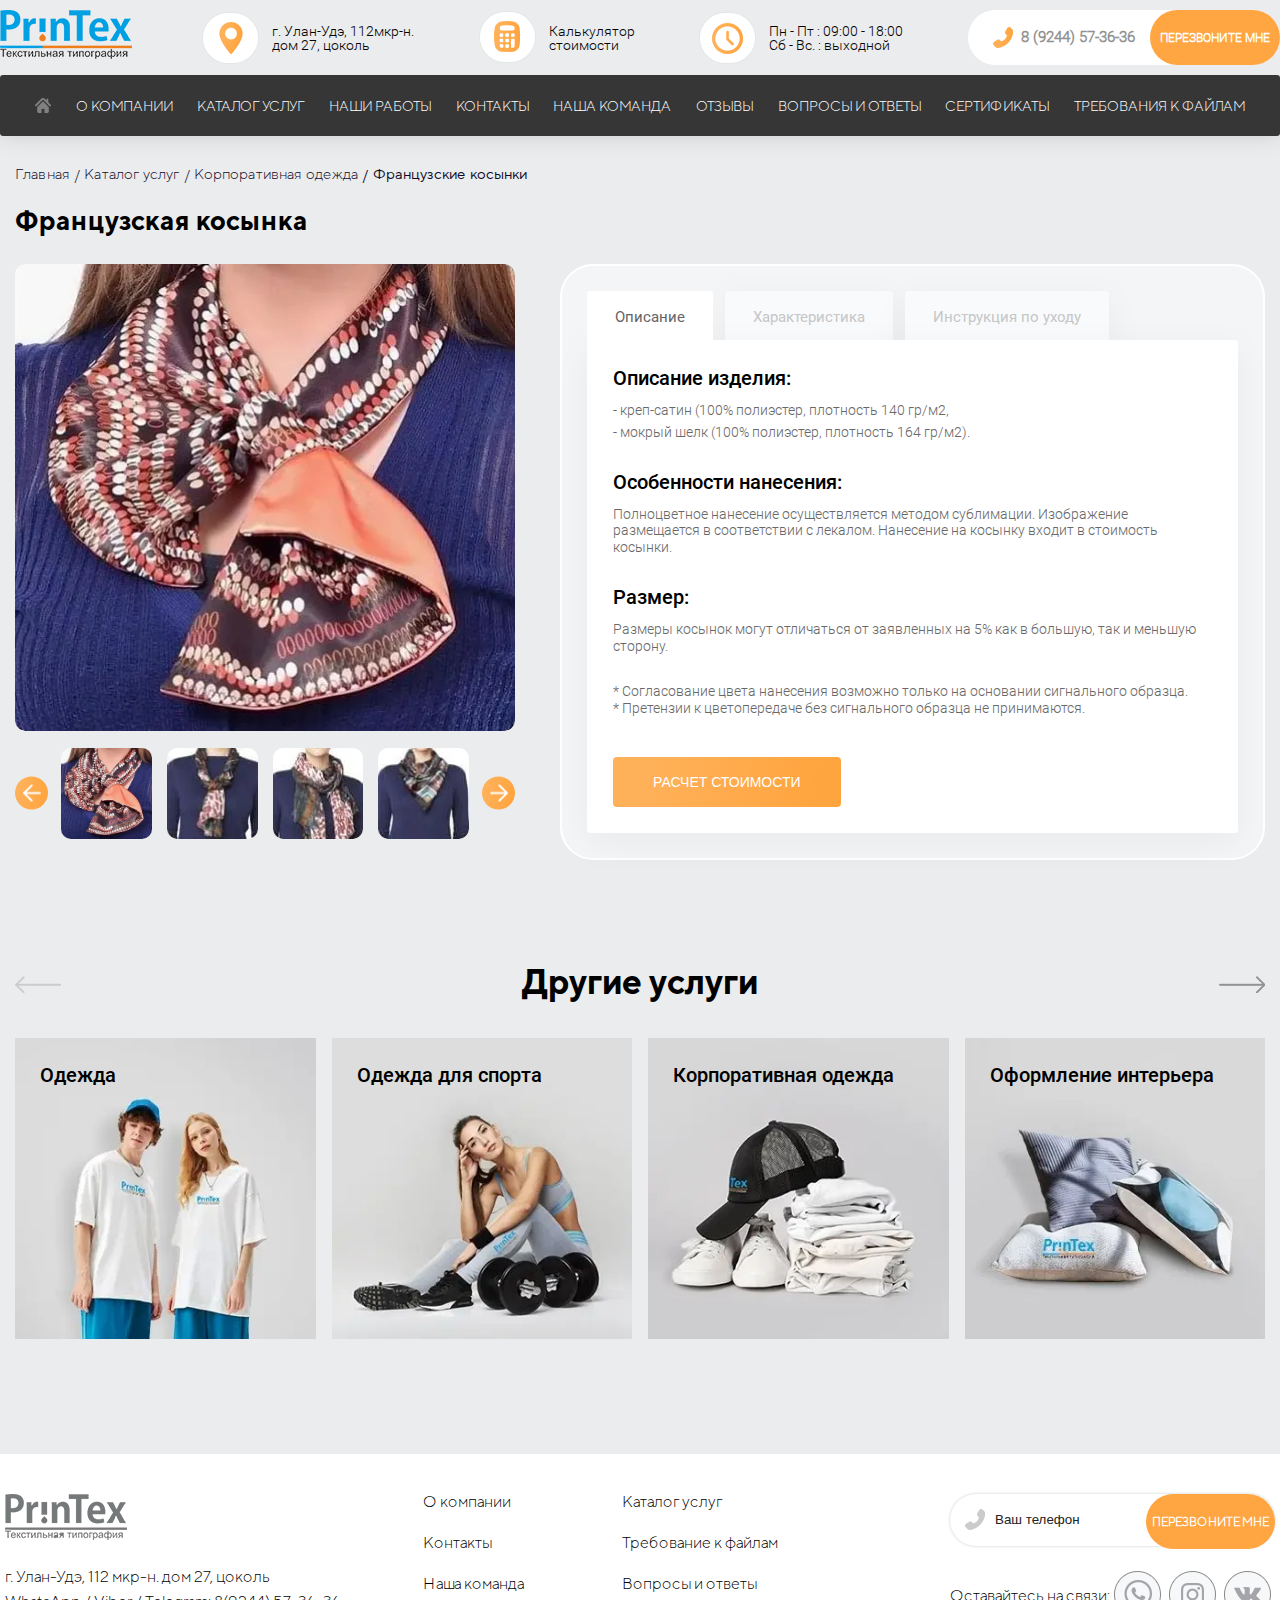
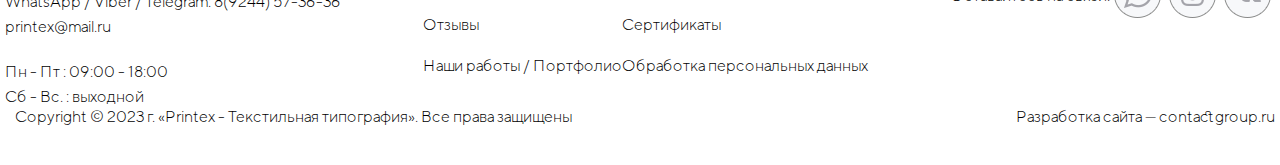
==== index.html @ e9573685 "first commit" ====
<!DOCTYPE html>
<html lang="ru">

<head>
    <meta charset="UTF-8">
    <meta name="viewport" content="width=device-width, initial-scale=1.0">
    <meta name="description" content="">
    <meta name="keywords" content="">
    <link rel="stylesheet" href="css/swiper-bundle.min.css">
    <link rel="stylesheet" href="css/fancybox.css">
    <link rel="stylesheet" href="main.css">
    <link rel="stylesheet" href="css/style.min.css">
    <title>Главная</title>
</head>


<body>
    <header class="header">
        <div class="wrapper">
            <div class="header__main">
                <div class="header__main__logo header__main-item">
                    <a href="#"><img src="./uploads/logo.png" alt="PrinTex"></a>
                </div>
                <div class="header__main__adress header__main-item">
                    <img src="./uploads/h-adress.png" alt="h-adress">
                    <span>г. Улан-Удэ, 112мкр-н.<br>дом 27, цоколь</span>
                </div>
                <div class="header__main__calculator header__main-item">
                    <a href="#"><img src="./uploads/h-calculator.png" alt="h-calculator"></a>
                    <span>Калькулятор<br>стоимости</span>
                </div>
                <div class="header__main__clock header__main-item">
                    <img src="./uploads/h-clock.png" alt="h-clock">
                    <span>Пн - Пт : 09:00 - 18:00<br>Сб - Вс. : выходной</span>
                </div>
                <div class="header__main__phone header__main-item">
                    <img src="./uploads/h-phone.png" alt="h-phone">
                    <a class="headerphone" href="tel:+79244573636">8 (9244) 57-36-36</a>
                    <div class="callbackme">ПЕРЕЗВОНИТЕ МНЕ</div>
                </div>
            </div>
            <div class="header__menu">
                <a href="#" id="burgermenu" class="header__main-menu-burger">
                    <img src="./uploads/burgermenu.png" alt="burgermenu">
                </a>
                <img class="header__menu__item home" src="./uploads/h-house.png" alt="h-house">
                <a href="#" class="header__menu__item">О КОМПАНИИ</a>
                <a href="#" class="header__menu__item">КАТАЛОГ УСЛУГ</a>
                <a href="#" class="header__menu__item">НАШИ РАБОТЫ</a>
                <a href="#" class="header__menu__item">КОНТАКТЫ</a>
                <a href="#" class="header__menu__item">НАША КОМАНДА</a>
                <a href="#" class="header__menu__item">ОТЗЫВЫ</a>
                <a href="#" class="header__menu__item">ВОПРОСЫ И ОТВЕТЫ</a>
                <a href="#" class="header__menu__item">СЕРТИФИКАТЫ</a>
                <a href="#" class="header__menu__item">ТРЕБОВАНИЯ К ФАЙЛАМ</a>
            </div>
            <ul class="header__menu__mobile">
                <li class="header__menu__mobile__item"><a href="#">О КОМПАНИИ</a></li>
                <li class="header__menu__mobile__item"><a href="#">КАТАЛОГ УСЛУГ</a></li>
                <li class="header__menu__mobile__item"><a href="#">НАШИ РАБОТЫ</a></li>
                <li class="header__menu__mobile__item"><a href="#">КОНТАКТЫ</a></li>
                <li class="header__menu__mobile__item"><a href="#">НАША КОМАНДА</a></li>
                <li class="header__menu__mobile__item"><a href="#">ОТЗЫВЫ</a></li>
                <li class="header__menu__mobile__item"><a href="#">ВОПРОСЫ И ОТВЕТЫ</a></li>
                <li class="header__menu__mobile__item"><a href="#">СЕРТИФИКАТЫ</a></li>
                <li class="header__menu__mobile__item"><a href="#">ТРЕБОВАНИЯ К ФАЙЛАМ</a></li>
            </ul>
        </div>

    </header>

    <div class="maincontent">
        <div class="page-top">
            <div class="container">
                <div class="breadcrumbs">
                    <a href="" class="breadcrumbs__item">Главная</a>
                    <a href="" class="breadcrumbs__item">Каталог услуг</a>
                    <a href="" class="breadcrumbs__item">Корпоративная одежда</a>
                    <div class="breadcrumbs__item">Французские косынки</div>
                </div>
                <h1 class="text27 bold-text">
                    Французская косынка
                </h1>
            </div>
        </div>

        <div class="catalog-item">
            <div class="container">
                <div class="catalog-item__inner">
                    <div class="catalog-item__col">
                        <div class="gallery">
                            <div class="gallery__big">
                                <div class="swiper mySwiper2">
                                    <div class="swiper-wrapper gallery-group">
                                        <div class="swiper-slide">
                                            <a href="img/gallery.webp" class="gallery__img" data-fancybox="@@album">
                                                <img src="img/gallery.webp" alt="Галлерея">
                                            </a>
                                        </div>
                                        <div class="swiper-slide">
                                            <a href="img/gallery2.webp" class="gallery__img" data-fancybox="@@album">
                                                <img src="img/gallery2.webp" alt="Галлерея">
                                            </a>
                                        </div>
                                        <div class="swiper-slide">
                                            <a href="img/gallery3.webp" class="gallery__img" data-fancybox="@@album">
                                                <img src="img/gallery3.webp" alt="Галлерея">
                                            </a>
                                        </div>
                                        <div class="swiper-slide">
                                            <a href="img/gallery4.webp" class="gallery__img" data-fancybox="@@album">
                                                <img src="img/gallery4.webp" alt="Галлерея">
                                            </a>
                                        </div>
                                        <div class="swiper-slide">
                                            <a href="img/gallery4.webp" class="gallery__img" data-fancybox="@@album">
                                                <img src="img/gallery4.webp" alt="Галлерея">
                                            </a>
                                        </div>
                                    </div>
                                </div>
                            </div>
                            <div class="gallery__small">
                                <div thumbsSlider class="swiper mySwiper">
                                    <div class="swiper-wrapper">
                                        <div class="swiper-slide">
                                            <div class="gallery__img">
                                                <img src="img/gallery.webp" alt="Галлерея">
                                            </div>
                                        </div>
                                        <div class="swiper-slide">
                                            <div class="gallery__img">
                                                <img src="img/gallery2.webp" alt="Галлерея">
                                            </div>
                                        </div>
                                        <div class="swiper-slide">
                                            <div class="gallery__img">
                                                <img src="img/gallery3.webp" alt="Галлерея">
                                            </div>
                                        </div>
                                        <div class="swiper-slide">
                                            <div class="gallery__img">
                                                <img src="img/gallery4.webp" alt="Галлерея">
                                            </div>
                                        </div>
                                        <div class="swiper-slide">
                                            <div class="gallery__img">
                                                <img src="img/gallery4.webp" alt="Галлерея">
                                            </div>
                                        </div>
                                    </div>
                                </div>

                                <div class="swiper-button swiper-button-prev">
                                    <img src="img/prev.png" alt="">
                                </div>
                                <div class="swiper-button swiper-button-next">
                                    <img src="img/next.png" alt="">
                                </div>
                            </div>
                        </div>

                    </div>
                    <div class="catalog-item__col">
                        <div class="catalog-info _tabs-parent">
                            <div class="tabs">
                                <div class="tab _tab _active" data-tab="_tab1">
                                    <span>Описание</span>
                                </div>
                                <div class="tab _tab" data-tab="_tab2">
                                    <span>Характеристика</span>
                                </div>
                                <div class="tab _tab" data-tab="_tab3">
                                    <span>Инструкция по уходу</span>
                                </div>
                            </div>

                            <div class="tab-content _tab1 _active">
                                <div class="text">
                                    <h3>Описание изделия:</h3>
                                    <p>- креп-сатин (100% полиэстер, плотность 140 гр/м2,</p>
                                    <p>- мокрый шелк (100% полиэстер, плотность 164 гр/м2).</p>

                                    <hr>

                                    <h3>Особенности нанесения:</h3>
                                    <p>
                                        Полноцветное нанесение осуществляется методом сублимации. Изображение размещается в
                                        соответствии с лекалом. Нанесение на косынку входит в стоимость косынки.
                                    </p>

                                    <hr>

                                    <h3>Размер:</h3>
                                    <p>Размеры косынок могут отличаться от заявленных на 5% как в большую, так и меньшую сторону.</p>

                                    <hr>

                                    <p>
                                        * Согласование цвета нанесения возможно только на основании сигнального образца.
                                        <br>
                                        * Претензии к цветопередаче без сигнального образца не принимаются.
                                    </p>
                                </div>
                                <div class="catalog-info__nav">
                                    <button class="m-btn m-btn-primary">
                                        <span>Расчет стоимости</span>
                                    </button>
                                </div>
                            </div>

                            <div class="tab-content _tab2">
                                <div class="text">
                                    <h3>Характеристика</h3>
                                    <p>- креп-сатин (100% полиэстер, плотность 140 гр/м2,</p>
                                    <p>- мокрый шелк (100% полиэстер, плотность 164 гр/м2).</p>
                                </div>
                            </div>

                            <div class="tab-content _tab3">
                                <div class="text">
                                    <h3>Инструкция по уходу</h3>
                                    <p>
                                        * Согласование цвета нанесения возможно только на основании сигнального образца.
                                        <br>
                                        * Претензии к цветопередаче без сигнального образца не принимаются.
                                    </p>
                                </div>
                            </div>
                        </div>
                    </div>
                </div>
            </div>
        </div>


        <div class="services">
            <div class="container">
                <div class="services__top">
                    <div class="services__title text35 bold-text">
                        Другие услуги
                    </div>
                </div>
                <div class="services-slider slider">
                    <div class="slider__wrap">
                        <div class="swiper-container">
                            <div class="swiper-wrapper">
                                <div class="swiper-slide">
                                    <div class="service-card">
                                        <div class="service-card__content">
                                            <div class="service-card__title">
                                                Одежда
                                            </div>
                                            <ul class="service-card__links">
                                                <li><a href="">Банданы</a></li>
                                                <li><a href="">Бейсболки</a></li>
                                                <li>
                                                    <a href="">Косынки, платки</a>
                                                    <ul>
                                                        <li><a href="">- Треугольные косынки</a></li>
                                                        <li><a href="">- Французские косынки</a></li>
                                                        <li><a href="">- Платки</a></li>
                                                    </ul>
                                                </li>
                                                <li><a href="">Фартуки</a></li>
                                                <li><a href="">Промо-накидки</a></li>
                                                <li><a href="">Шарфы</a></li>
                                                <li><a href="">Сумка шоппер</a></li>
                                                <li><a href="">Жилет сигнальный </a></li>
                                            </ul>
                                        </div>
                                        <div class="service-card__img">
                                            <img src="img/service.webp" alt="">
                                        </div>
                                    </div>

                                </div>
                                <div class="swiper-slide">
                                    <div class="service-card">
                                        <div class="service-card__content">
                                            <div class="service-card__title">
                                                Одежда для спорта
                                            </div>
                                            <ul class="service-card__links">
                                                <li><a href="">Банданы</a></li>
                                                <li><a href="">Бейсболки</a></li>
                                                <li>
                                                    <a href="">Косынки, платки</a>
                                                    <ul>
                                                        <li><a href="">- Треугольные косынки</a></li>
                                                        <li><a href="">- Французские косынки</a></li>
                                                        <li><a href="">- Платки</a></li>
                                                    </ul>
                                                </li>
                                                <li><a href="">Фартуки</a></li>
                                                <li><a href="">Промо-накидки</a></li>
                                                <li><a href="">Шарфы</a></li>
                                                <li><a href="">Сумка шоппер</a></li>
                                                <li><a href="">Жилет сигнальный </a></li>
                                            </ul>
                                        </div>
                                        <div class="service-card__img">
                                            <img src="img/service2.webp" alt="">
                                        </div>
                                    </div>

                                </div>
                                <div class="swiper-slide">
                                    <div class="service-card">
                                        <div class="service-card__content">
                                            <div class="service-card__title">
                                                Корпоративная одежда
                                            </div>
                                            <ul class="service-card__links">
                                                <li><a href="">Банданы</a></li>
                                                <li><a href="">Бейсболки</a></li>
                                                <li>
                                                    <a href="">Косынки, платки</a>
                                                    <ul>
                                                        <li><a href="">- Треугольные косынки</a></li>
                                                        <li><a href="">- Французские косынки</a></li>
                                                        <li><a href="">- Платки</a></li>
                                                    </ul>
                                                </li>
                                                <li><a href="">Фартуки</a></li>
                                                <li><a href="">Промо-накидки</a></li>
                                                <li><a href="">Шарфы</a></li>
                                                <li><a href="">Сумка шоппер</a></li>
                                                <li><a href="">Жилет сигнальный </a></li>
                                            </ul>
                                        </div>
                                        <div class="service-card__img">
                                            <img src="img/service3.webp" alt="">
                                        </div>
                                    </div>

                                </div>
                                <div class="swiper-slide">
                                    <div class="service-card">
                                        <div class="service-card__content">
                                            <div class="service-card__title">
                                                Оформление интерьера
                                            </div>
                                            <ul class="service-card__links">
                                                <li><a href="">Банданы</a></li>
                                                <li><a href="">Бейсболки</a></li>
                                                <li>
                                                    <a href="">Косынки, платки</a>
                                                    <ul>
                                                        <li><a href="">- Треугольные косынки</a></li>
                                                        <li><a href="">- Французские косынки</a></li>
                                                        <li><a href="">- Платки</a></li>
                                                    </ul>
                                                </li>
                                                <li><a href="">Фартуки</a></li>
                                                <li><a href="">Промо-накидки</a></li>
                                                <li><a href="">Шарфы</a></li>
                                                <li><a href="">Сумка шоппер</a></li>
                                                <li><a href="">Жилет сигнальный </a></li>
                                            </ul>
                                        </div>
                                        <div class="service-card__img">
                                            <img src="img/service4.webp" alt="">
                                        </div>
                                    </div>

                                </div>
                                <div class="swiper-slide">
                                    <div class="service-card">
                                        <div class="service-card__content">
                                            <div class="service-card__title">
                                                Оформление интерьера
                                            </div>
                                            <ul class="service-card__links">
                                                <li><a href="">Банданы</a></li>
                                                <li><a href="">Бейсболки</a></li>
                                                <li>
                                                    <a href="">Косынки, платки</a>
                                                    <ul>
                                                        <li><a href="">- Треугольные косынки</a></li>
                                                        <li><a href="">- Французские косынки</a></li>
                                                        <li><a href="">- Платки</a></li>
                                                    </ul>
                                                </li>
                                                <li><a href="">Фартуки</a></li>
                                                <li><a href="">Промо-накидки</a></li>
                                                <li><a href="">Шарфы</a></li>
                                                <li><a href="">Сумка шоппер</a></li>
                                                <li><a href="">Жилет сигнальный </a></li>
                                            </ul>
                                        </div>
                                        <div class="service-card__img">
                                            <img src="img/service4.webp" alt="">
                                        </div>
                                    </div>

                                </div>
                            </div>
                        </div>
                    </div>
                    <div class="swiper-nav">
                        <div class="swiper-button swiper-button-prev">
                            <img src="img/prev2.png" alt="">
                        </div>
                        <div class="swiper-button swiper-button-next">
                            <img src="img/next2.png" alt="">
                        </div>
                    </div>
                </div>
            </div>
        </div>
    </div>

    <footer class="footer">
        <div class="wrapper">
            <div class="footer__mainblock">
                <div class="footer__mainblock__item ">
                    <img src="./uploads/logofooter.png" alt="logo">
                    <div class="footer__mainblock__item__text">
                        г. Улан-Удэ, 112 мкр-н. дом 27, цоколь <br>
                WhatsApp / Viber / Telegram: 8(9244) 57-36-36 <br>
                printex@mail.ru
                    </div>
                    <div class="footer__mainblock__item__text">
                        Пн - Пт : 09:00 - 18:00 <br>
                Сб - Вс. : выходной
                    </div>
                </div>
                <div class="footer__mainblock__item footer__mainblock__item__blocklinks">
                    <div class="footer__mainblock__item__listlinks">
                        <ul>
                            <li><a href="#">О компании</a></li>
                            <li><a href="#">Контакты</a></li>
                            <li><a href="#">Наша команда</a></li>
                            <li><a href="#">Отзывы</a></li>
                            <li><a href="#">Наши работы / Портфолио</a></li>
                        </ul>
                    </div>
                    <div class="footer__mainblock__item__listlinks">
                        <ul>
                            <li><a href="#">Каталог услуг</a></li>
                            <li><a href="#">Требование к файлам</a></li>
                            <li><a href="#">Вопросы и ответы</a></li>
                            <li><a href="#">Сертификаты</a></li>
                            <li><a href="#">Обработка персональных данных</a></li>
                        </ul>
                    </div>
                </div>
                <div class="footer__mainblock__item">
                    <div class="footer__mainblock__item__call">
                        <form action="">
                            <input type="text" name="phone" placeholder="Ваш телефон">
                            <input type="submit" name="submit" value="ПЕРЕЗВОНИТЕ МНЕ">
                        </form>
                    </div>
                    <div class="footer__mainblock__item__social">
                        <span>Оставайтесь на связи:</span>
                        <a href="#"><img src="./uploads/f-whatsapp.png" alt="f-whatsapp"></a>
                        <a href="#"><img src="./uploads/f-inst.png" alt="f-inst"></a>
                        <a href="#"><img src="./uploads/f-vk.png" alt="f-vk"></a>
                    </div>
                </div>
            </div>
            <div class="footer__copyright">
                <div class="footer__copyright__text">Copyright © 2023 г. «Printex - Текстильная типография». Все права защищены</div>
                <div class="footer__copyright__contact"><a href="https://cg-top.ru/">Разработка сайта — contactgroup.ru</a></div>
            </div>
        </div>

    </footer>

    <script src="jquery-3.7.1.min.js"></script>
    <script src="js/swiper-bundle.min.js"></script>
    <script src="js/fancybox.umd.js"></script>
    <script src="js/jquery.maskedinput.min.js"></script>
    <script src="script.js"></script>
    <script src="js/main.min.js"></script>

</body>

</html>
---- main.css ----
@font-face {
    font-family: 'RobotoLight';
    src: url('RobotoLight.ttf') format('truetype'),
}

@font-face {
    font-family: 'TTNormsLight';
    src: url('TTNorms-Light.ttf') format('truetype'),
}

html {
    background: #ebecee;
    margin: 0px;
}

body {
    margin: 0px;
    font-family: TTNormsLight;
}

header {
    box-shadow: 0px 0px 20px #ccc;
    height: 105px;
}

.header__main {
    font-family: RobotoLight;
    display: flex;
    justify-content: space-between;
    padding: 10px 0px;
    font-size: 14px;
}

.header__main-item {
    height: 55px;
}

.wrapper {
    max-width: 1400px;
    margin: 0px auto;
}

.header__main__adress {
    display: flex;
    align-items: center;
}

.header__main__adress img {
    margin-right: 13px;
}

.header__main__calculator {
    display: flex;
    align-items: center;
}

.header__main__calculator img {
    margin-right: 13px;
}

.header__main__clock {
    display: flex;
    align-items: center;
}

.header__main__clock img {
    margin-right: 13px;
}

.header__main__phone {
    display: flex;
    align-items: center;
    background: white;
    border-radius: 40px;
    padding-left: 25px;
}

.header__main__phone.header__main-item img {
    margin-right: 8px;
}

.header__main__logo.header__main-item {
    margin-right: 5px;
}

.headerphone {
    text-decoration: auto;
    color: #929291;
    font-weight: bold;
    font-size: 15px;
}

.header__menu__item:hover {
    background: #484848;
}

.callbackme {
    height: 55px;
    background: #ffa642;
    border-radius: 30px;
    display: flex;
    align-items: center;
    margin-left: 15px;
    padding: 0px 10px;
    color: white;
    font-weight: bold;
    font-size: 12px;
}

.header__menu {
    height: 61px;
    background: #363636;
    padding: 3px 35px;
    border-radius: 3px;
    display: flex;
    justify-content: space-between;
    align-items: center;
    position: relative;
}

.header__menu__item {
    height: 61px;
    display: flex;
    align-items: center;
    text-decoration: auto;
    color: white;
    font-size: 14px;
}

.header__menu__item.home {
    height: auto;
}

.maincontent {
    padding-top: 37px;
}

.header__menu__mobile {
    display: none;
    margin: 0px;
    list-style: none;
    position: absolute;
    background: #363636;
    width: 100%;
    padding: 0px;
    text-align: center;
    z-index: 10;
}

.header__main-menu-burger {
    display: none;
}

li.header__menu__mobile__item {
    padding: 10px 0px;
}

.maincontent__homeh2 {
    text-align: center;
    font-size: 2em;
}

.maincontent__listitems__item__button {
    background: #3bbaf1;
    display: block;
    text-align: center;
    width: 136px;
    border-radius: 20px;
    padding: 7px 0px;
    color: white;
    text-decoration: auto;
    font-size: 13px;
    font-weight: bold;
    position: absolute;
    top: 130px;
}

.maincontent__listitems__item {
    display: flex;
    flex-direction: column;
    align-items: center;
    width: 200px;
    text-align: center;
    position: relative;
    margin: 10px 50px;
}

.maincontent__listitems {
    display: flex;
    flex-wrap: wrap;
    justify-content: center;
}

.maincontent__listitems__item__img {
    align-items: center;
    display: flex;
    flex-direction: column;
    height: 190px;
}

.blocktestpechat {
    background: white;
    text-align: center;
    padding: 10px 0px;
}

.blocktestpechat input[type="submit"] {
    background: #3bbaf1;
    border: 0px;
    color: white;
    padding: 15px 30px;
    border-radius: 5px;
    margin: 30px 0px;
}

.blocktestpechat .maincontent__homeh2 {
    margin-bottom: 0px;
}

.blocktestpechat .phone,
.blocktestpechat .name,
.blocktestpechat .tkan {
    border: 0px;
    box-shadow: 1px 1px 6px #d0d0d0;
    width: 300px;
    height: 37px;
    margin: 9px 15px 30px 15px;
    border-radius: 7px;
}

.blocktestpechat .phone {
    background-image: url(./uploads/formtest-phone.png);
    background-repeat: no-repeat;
    background-position: 15px center;
    padding-left: 45px;
}

.blocktestpechat .name {
    background-image: url(./uploads/formtest-name.png);
    background-repeat: no-repeat;
    background-position: 15px center;
    padding-left: 45px;
}

.blocktestpechat .tkan {
    background-image: url(./uploads/formtest-tkan.png);
    background-repeat: no-repeat;
    background-position: 15px center;
    padding-left: 45px;
}

/* footer */

footer {
    background: white;
    padding: 40px 5px;
}

.footer__mainblock {
    display: flex;
    justify-content: space-between;
}

.footer__mainblock__item.footer__mainblock__item__blocklinks {
    display: flex;
    flex-wrap: wrap;
}

.footer__mainblock__item__text {
    margin-top: 20px;
    line-height: 25px;
}

.footer__mainblock__item__listlinks a {
    text-decoration: auto;
    color: black;
}

.footer__mainblock__item__listlinks ul {
    list-style: none;
}

.footer__mainblock__item__listlinks li {
    margin-bottom: 25px;
}

.footer__mainblock__item__call input[type="text"] {
    width: 175px;
    background-image: url(./uploads/footer-phone.png);
    background-repeat: no-repeat;
    background-position: 15px center;
    padding-left: 45px;
    border: 0px;
    height: 52px;
    box-shadow: 0px 0px 3px #ccc;
    border-radius: 40px;
}

.footer__mainblock__item__call input[type="submit"] {
    height: 55px;
    background: #ffa642;
    border-radius: 40px;
    color: white;
    font-size: 12px;
    border: 0px;
    position: relative;
    right: 60px;
    font-weight: bold;
    font-family: 'TTNormsLight';
}

.footer__mainblock__item__social {
    display: flex;
    align-items: center;
    margin: 25px 0px;
}

.footer__mainblock__item__social img {
    margin: 0px 4px;
}

.footer__copyright {
    display: flex;
    justify-content: space-between;
    flex-wrap: wrap;
}

.footer__copyright__contact, .footer__copyright__text {
    margin-left: 10px;
}

.footer__copyright__contact a {
    text-decoration: auto;
    color: black;
}

/* endfooter */

@media(max-width: 1400px) {
    header {
        height: auto;
    }

    .maincontent {
        padding-top: 0px;
    }
}

@media(max-width: 1279px) {
    .header__menu__item {
        margin-left: 5px;
        text-align: center;
    }

    .header__menu {
        padding: 3px 10px;
    }

}

@media(max-width: 1245px) {
    .footer__mainblock__item.footer__mainblock__item__blocklinks {
        flex-direction: column;
    }

    .footer__mainblock__item__listlinks ul {
        margin-top: 0px;
    }
}

@media(max-width: 1040px) {
    .header__main__calculator.header__main-item span {
        display: none;
    }

    .header__menu__item.home {
        display: none;
    }

    .footer__mainblock {
        flex-wrap: wrap;
    }

}

@media(max-width: 1005px) {
    .footer__mainblock {
        justify-content: space-around;

    }

    .footer__mainblock__item {
        margin-bottom: 20px;
    }
}

@media(max-width:956px) {
    .header__main__adress.header__main-item {
        display: none;
    }
}

@media(max-width:800px) {
    .header__menu {
        border-radius: 0px;
        justify-content: center;
    }

    .header__main-menu-burger {
        display: block;
    }



    a.header__menu__item {
        display: none;
    }

    .header__menu__mobile__item a {
        text-align: center;
        text-decoration: auto;
        color: white;
    }
}

@media(max-width:745px) {
    .header__main__clock.header__main-item {
        display: none;
    }
}

@media(max-width:544px) {
    .header__main__calculator.header__main-item {
        display: none;
    }

    .blocktestpechat .phone,
    .blocktestpechat .name,
    .blocktestpechat .tkan {
        width: 75%;
    }
}

@media(max-width:470px) {
    .headerphone {
        font-size: 12px;
    }

    .callbackme {
        font-size: 10px;
    }

    .header__main__phone {
        padding-left: 10px;
    }

    .footer__mainblock__item__listlinks ul {
        padding-left: 0px;
    }
}

@media(max-width:413px) {
    .header__main__logo.header__main-item img {
        width: 100px;
    }

    .header__main__logo.header__main-item {
        display: flex;
        align-items: center;
    }

    .callbackme {
        text-align: center;
    }
}

@media(max-width:386px) {
    .footer__mainblock__item__call input[type="submit"] {
        position: absolute;
        right: 35px;
    }
}
---- css/style.min.css ----
@font-face{font-family:"TT Norms";src:url(../fonts/TTNorms-Light.ttf) format("ttf"),url(../fonts/TTNorms-Light.eot) format("eot"),url(../fonts/TTNorms-Light.woff) format("woff"),url(../fonts/TTNorms-Light.woff2) format("woff2");font-weight:300;font-style:normal;font-display:swap}@font-face{font-family:"TT Norms";src:url(../fonts/TTNorms-Regular.ttf) format("ttf"),url(../fonts/TTNorms-Regular.eot) format("eot"),url(../fonts/TTNorms-Regular.woff) format("woff"),url(../fonts/TTNorms-Regular.woff2) format("woff2");font-weight:400;font-style:normal;font-display:swap}@font-face{font-family:"TT Norms";src:url(../fonts/TTNorms-Medium.ttf) format("ttf"),url(../fonts/TTNorms-Medium.eot) format("eot"),url(../fonts/TTNorms-Medium.woff) format("woff"),url(../fonts/TTNorms-Medium.woff2) format("woff2");font-weight:500;font-style:normal;font-display:swap}@font-face{font-family:"TT Norms";src:url(../fonts/TTNorms-Bold.ttf) format("ttf"),url(../fonts/TTNorms-Bold.eot) format("eot"),url(../fonts/TTNorms-Bold.woff) format("woff"),url(../fonts/TTNorms-Bold.woff2) format("woff2");font-weight:700;font-style:normal;font-display:swap}@font-face{font-family:Roboto;src:url(../fonts/Roboto-Light.ttf) format("ttf"),url(../fonts/Roboto-Light.eot) format("eot"),url(../fonts/Roboto-Light.woff) format("woff"),url(../fonts/Roboto-Light.woff2) format("woff2");font-weight:300;font-style:normal;font-display:swap}@font-face{font-family:Roboto;src:url(../fonts/Roboto-Regular.ttf) format("ttf"),url(../fonts/Roboto-Regular.eot) format("eot"),url(../fonts/Roboto-Regular.woff) format("woff"),url(../fonts/Roboto-Regular.woff2) format("woff2");font-weight:400;font-style:normal;font-display:swap}@font-face{font-family:Roboto;src:url(../fonts/Roboto-Medium.ttf) format("ttf"),url(../fonts/Roboto-Medium.eot) format("eot"),url(../fonts/Roboto-Medium.woff) format("woff"),url(../fonts/Roboto-Medium.woff2) format("woff2");font-weight:500;font-style:normal;font-display:swap}*,::after,::before{margin:0;padding:0;-webkit-box-sizing:border-box;box-sizing:border-box;-webkit-font-smoothing:antialiased!important;-webkit-tap-highlight-color:transparent;outline:0!important}h1,h2,h3,h4,h5,h6{font-weight:400}a,body,div,form,h1,h2,h3,h4,h5,li,p,ul{margin:0;padding:0;border:0;text-decoration:none;line-height:1}button,input,textarea{outline:0!important;-webkit-transition:.125s;-o-transition:.125s;transition:.125s}input:active,input[type=checkbox]:focus,input[type=file]:focus,input[type=radio]:focus,input[type=text]:focus{outline:0!important}::-webkit-input-placeholder{color:#222}::-moz-placeholder{color:#222}:-moz-placeholder{color:#222}:-ms-input-placeholder{color:#222}input::-webkit-inner-spin-button,input::-webkit-outer-spin-button{-webkit-appearance:none;margin:0}input[type=number]{-moz-appearance:textfield}html{height:100%;scroll-behavior:smooth;width:100%}svg{-ms-flex-negative:0;flex-shrink:0;height:auto}circle,path,rect,svg{-webkit-transition:.3s;-o-transition:.3s;transition:.3s}a{color:inherit;text-decoration:none;-webkit-transition:.3s;-o-transition:.3s;transition:.3s}a:focus,a:hover{text-decoration:none}li,ul{margin:0;padding:0;list-style:none}i{line-height:100%}fieldset{min-width:0;padding:0;margin:0;border:0}button{cursor:pointer;border:none;outline:0;-webkit-box-sizing:border-box;box-sizing:border-box;-webkit-transition:.3s;-o-transition:.3s;transition:.3s;background-color:inherit;font-size:1em}.swiper-button-next,.swiper-button-prev{z-index:2}.swiper-button-next::after,.swiper-button-prev::after{display:none}img{-webkit-user-select:none;-moz-user-select:none;-o-user-select:none;-ms-user-select:none;user-select:none;-ms-flex-negative:0;flex-shrink:0}html.fixed-body{overflow-y:hidden}body{font-family:"TT Norms",sans-serif;width:calc(100vw - (100vw - 100%));overflow-x:hidden;font-weight:300;display:-webkit-box;display:-ms-flexbox;display:flex;-webkit-box-orient:vertical;-webkit-box-direction:normal;-ms-flex-direction:column;flex-direction:column;min-height:calc(100 * var(--vh))}body.fixed-body,body.fixed-body2{overflow-y:hidden;padding-right:var(--scrollWidth)}.maincontent{-webkit-box-flex:1;-ms-flex-positive:1;flex-grow:1}.container{max-width:1430px;width:100%;margin:0 auto;padding:0 15px}.font2{font-family:Roboto,sans-serif}.text35{font-size:35px;line-height:120%}.text27{font-size:27px;line-height:120%}.text20{font-size:1.25em;line-height:120%}.text19{font-size:1.1875em;line-height:120%}.text18{font-size:1.125em;line-height:120%}.text17{font-size:1.0625em;line-height:120%}.text16{font-size:1em;line-height:150%}.text15{font-size:.9375em;line-height:120%}.text14{font-size:.875em;line-height:120%}.text13{font-size:.8125em;line-height:120%}.text12{font-size:.75em;line-height:120%}.text11{font-size:.6875em;line-height:120%}.text10{font-size:.625em;line-height:120%}.extra-bold-text{font-weight:800}.bold-text{font-weight:700}.semi-bold-text{font-weight:600}.medium-text{font-weight:500}.regular-text{font-weight:400}.light-text{font-weight:300}@media screen and (max-width:992px){.container{padding:0 16px}.text20-tablet{font-size:1.25em}.text19-tablet{font-size:1.1875em}.text18-tablet{font-size:1.125em}.text17-tablet{font-size:1.0625em}.text16-tablet{font-size:1em}.text15-tablet{font-size:.9375em}.text14-tablet{font-size:.875em}.text13-tablet{font-size:.8125em}.text12-tablet{font-size:.75em}.text11-tablet{font-size:.6875em}.text10-tablet{font-size:.625em}}.m-btn{display:-webkit-box;display:-ms-flexbox;display:flex;-webkit-box-align:center;-ms-flex-align:center;align-items:center;-webkit-box-pack:center;-ms-flex-pack:center;justify-content:center;-webkit-transition:.225s ease-out;-o-transition:.225s ease-out;transition:.225s ease-out;padding:0 40px;height:50px;border-radius:4px;text-transform:uppercase;font-weight:500}.m-btn:focus{-webkit-box-shadow:none;box-shadow:none}.m-btn span{font-size:14px;line-height:120%}.m-btn-primary{background:-o-linear-gradient(348deg,#ffb15a 15%,#ffa540 87%);background:linear-gradient(102deg,#ffb15a 15%,#ffa540 87%);color:#fff}.m-btn-primary:hover{color:#fff;opacity:.9}.m-btn-blue{background:-webkit-gradient(linear,left bottom,left top,color-stop(7%,#20adea),color-stop(95%,#3cbaf1));background:-o-linear-gradient(bottom,#20adea 7%,#3cbaf1 95%);background:linear-gradient(0deg,#20adea 7%,#3cbaf1 95%);color:#fff;height:40px;text-transform:uppercase;border-radius:20px;font-weight:700}.m-btn-blue:hover{color:#fff;opacity:.9}.fg{position:relative;margin:0}.fg label{display:block;font-size:16px;line-height:150%;font-weight:500;font-family:Roboto,sans-serif;margin-bottom:5px}.fg label span{color:red}.fg select{-webkit-appearance:none;-moz-appearance:none;-ms-appearance:none;-o-appearance:none;appearance:none;background-image:url(../img/arrow.png);background-repeat:no-repeat;background-size:10px auto;background-position:right 16px center}.fg select::-ms-expand{display:none}.fg input,.fg select,.fg textarea{border-radius:7px;border:1px solid #c6c6c6;padding:0 30px 0 16px;height:37px;width:100%;font-size:15px;line-height:150%;color:#5b5b5b;font-family:"TT Norms",sans-serif;background-color:transparent}.fg input::-webkit-input-placeholder,.fg select::-webkit-input-placeholder,.fg textarea::-webkit-input-placeholder{color:#929798}.fg input::-moz-placeholder,.fg select::-moz-placeholder,.fg textarea::-moz-placeholder{color:#929798}.fg input:-ms-input-placeholder,.fg select:-ms-input-placeholder,.fg textarea:-ms-input-placeholder{color:#929798}.fg input::-ms-input-placeholder,.fg select::-ms-input-placeholder,.fg textarea::-ms-input-placeholder{color:#929798}.fg input::placeholder,.fg select::placeholder,.fg textarea::placeholder{color:#929798}.fg input:focus,.fg select:focus,.fg textarea:focus{border-color:#9ca0a0;-webkit-box-shadow:0 .25em .4375em 0 rgba(47,63,67,.03),0 .25em .3125em 0 rgba(0,0,0,.02) inset;box-shadow:0 .25em .4375em 0 rgba(47,63,67,.03),0 .25em .3125em 0 rgba(0,0,0,.02) inset}.fg input:disabled,.fg select:disabled,.fg textarea:disabled{pointer-events:none;background:#f6f6f6!important;color:rgba(0,0,0,.4)}.fg textarea{padding-top:1.19em;padding-bottom:1.19em;height:13.0625em;resize:vertical}.fg__field,.m-check,.m-radio{position:relative}.m-check input,.m-radio input{position:absolute;opacity:0;width:100%;height:100%;left:0;top:0;z-index:2;cursor:pointer}.m-check label,.m-radio label{position:relative;cursor:pointer;display:-webkit-box;display:-ms-flexbox;display:flex;-webkit-box-align:center;-ms-flex-align:center;align-items:center;padding-left:37px;min-height:26px;padding-top:.0625em;font-size:13px;line-height:140%}.m-check label span,.m-radio label span{line-height:inherit}.m-check label:after,.m-check label:before,.m-radio label:after,.m-radio label:before{pointer-events:none}.m-check label:before,.m-radio label:before{content:'';position:absolute;z-index:1;left:0;top:0;border:1px solid #c6c6c6;width:26px;height:26px;background-size:0 auto;background-repeat:no-repeat;background-position:center;-webkit-transition:none;-o-transition:none;transition:none}.m-check label a,.m-radio label a{text-decoration:underline;position:relative;z-index:2}.m-check._big label,.m-radio._big label{padding-top:0}.m-check._big label span,.m-radio._big label span{font-size:1em;line-height:140%}.m-check._gray label,.m-radio._gray label{color:#6b6e72}.m-check._error input:not(:checked)~label:before,.m-radio._error input:not(:checked)~label:before{border-color:#ff1515}.m-check input:checked+label::before{background-size:10px auto}.m-check label:before{border-radius:3px;background-image:url(../img/check.png)}.m-check._gray label{color:#787878}.m-radio input:checked~label:before{border:none;background-size:100% auto}.m-radio label:before{border-radius:50%;background-image:url(../img/radio.svg)}.m-radio label span{display:block;line-height:157%;color:#5b626c;margin-top:.125em}.cartcalc{max-width:100%;width:70px;position:relative}.cartcalc:before{content:'';position:absolute;top:0;right:0;border:1px solid #c6c6c6;background-color:#fff;border-radius:0 7px 7px 0;height:100%;width:26px}.cartcalc img,.cartcalc svg{width:100%}.cartcalc input{padding-right:30px}.cartcalc button{position:absolute;right:8px;width:10px;display:-webkit-box;display:-ms-flexbox;display:flex;-webkit-box-align:center;-ms-flex-align:center;align-items:center;-webkit-box-pack:center;-ms-flex-pack:center;justify-content:center}.cartcalc button:hover{background-color:#e6e6ec}.cartcalc .ccalc-plus{top:8px}.cartcalc .ccalc-minus{bottom:8px}.pagination{margin-top:3.75em}.pagination__items{display:-webkit-box;display:-ms-flexbox;display:flex;-webkit-box-pack:center;-ms-flex-pack:center;justify-content:center}.pagination__item{height:3.625em;min-width:3.625em;padding:0 1.25em;border-radius:.25em;border:1px solid #000;display:-webkit-box;display:-ms-flexbox;display:flex;-webkit-box-align:center;-ms-flex-align:center;align-items:center;-webkit-box-pack:center;-ms-flex-pack:center;justify-content:center;margin:0 .3125em;font-weight:500}.pagination__item svg{width:1.0625em;height:auto}.pagination__item._active{pointer-events:none}.pagination__item._active,.pagination__item:hover{color:#fff;background-color:#000;border-color:#000}.pagination__item._active path,.pagination__item:hover path{fill:#fff}.pagination__item._btn{padding:0 1.5em}@media screen and (max-width:992px){.pagination{margin-top:1.875em}}@media screen and (max-width:576px){.pagination{margin-top:1.56em}.pagination ._hide-tablet{display:none}.pagination ._btn{width:2.8125em;padding:0}.pagination__item{height:2.8125em;min-width:2.8125em;padding:0 .875em}.pagination__item span{font-size:.875em}}.tabs{display:-webkit-box;display:-ms-flexbox;display:flex}.tab{background-color:#f9fafb;-webkit-box-shadow:0 10px 38px 0 rgba(0,0,0,.05);box-shadow:0 10px 38px 0 rgba(0,0,0,.05);border-radius:3px;height:54px;padding:0 28px;display:-webkit-box;display:-ms-flexbox;display:flex;-webkit-box-align:center;-ms-flex-align:center;align-items:center;position:relative;font-weight:400;font-family:Roboto,sans-serif;color:#c5c6c7;-webkit-transition:.3s;-o-transition:.3s;transition:.3s}.tab:not(:last-child){margin:0 12px 0 0}.tab span{font-size:15px}.tab:hover{background-color:transparent;cursor:pointer}.tab._active{background-color:#fff;color:#646466;pointer-events:none;-webkit-box-shadow:none;box-shadow:none}.tab-content{display:none}.tab-content._active{display:block}.socials{display:-webkit-box;display:-ms-flexbox;display:flex;-webkit-box-align:center;-ms-flex-align:center;align-items:center}.socials__item{width:2.5em;height:2.5em;border-radius:50%;border:1px solid rgba(255,255,255,.1);background:#1a1a1a;display:-webkit-box;display:-ms-flexbox;display:flex;-webkit-box-align:center;-ms-flex-align:center;align-items:center;-webkit-box-pack:center;-ms-flex-pack:center;justify-content:center}.socials__item:not(:last-child){margin:0 .75em 0 0}.socials__item:hover path{fill-opacity:1}.socials__item:hover path:not(._not-fill){fill:#fff}.socials__item._tg:hover,.socials__item._vk:hover{background:#07f;border-color:#07f}.socials__item._whatsapp:hover{background:#48c95f;border-color:#48c95f}.socials__item._youtube:hover{background:#f40000;border-color:#f40000}.socials__item._youtube:hover ._not-fill{fill:#f40000}.compare-btn,.favourite-btn{display:-webkit-box;display:-ms-flexbox;display:flex;-webkit-box-align:center;-ms-flex-align:center;align-items:center;-webkit-box-pack:center;-ms-flex-pack:center;justify-content:center}.compare-btn svg,.favourite-btn svg{width:100%;height:auto}.favourite-btn{width:1.4375em}.favourite-btn:hover path{opacity:1}.favourite-btn._added path{opacity:1;stroke:red;fill:red}.compare-btn{width:1.5em}.compare-btn._added g,.compare-btn:hover g{opacity:1}.compare-btn._added line{stroke:red}.page-top{padding:28px 0}.page-top .breadcrumbs{margin-bottom:20px}.page-top .breadcrumbs:last-child{margin-bottom:0}.breadcrumbs{color:#0c0927}.breadcrumbs__item{position:relative;display:inline;font-size:.9375em;line-height:130%;letter-spacing:.01em}.breadcrumbs__item:not(:first-child){margin-left:.75em}.breadcrumbs__item:not(:first-child):before{content:'/';position:absolute;z-index:1;top:-.03125em;right:100%;margin-right:.25em}.breadcrumbs__item:last-child{font-weight:400;pointer-events:none}.modal-bg{position:fixed;top:0;left:0;width:100%;height:calc(100 * var(--vh));background-color:#000;opacity:.5}.modal{position:fixed;left:0;top:0;width:100%;height:calc(100 * var(--vh));overflow-y:auto;z-index:80;opacity:0;pointer-events:none;padding:1em 0;text-align:center}.modal:after{content:'';display:inline-block;height:100%;vertical-align:middle;margin-right:-4px}.modal__dialog{text-align:left;vertical-align:middle;background-color:#fff;-webkit-box-shadow:0 0 8px rgba(0,0,0,.05);box-shadow:0 0 8px rgba(0,0,0,.05);border-radius:20px;width:638px;max-width:calc(100% - 20px);position:relative;z-index:3;display:inline-block;padding:24px 0 0;overflow:hidden}.modal._active{opacity:1;pointer-events:unset}.modal._active .modal__bg{display:block}.modal__top{padding:0 2em;text-align:center}.modal .close-btn{width:20px;display:-webkit-box;display:-ms-flexbox;display:flex;-webkit-box-align:center;-ms-flex-align:center;align-items:center;-webkit-box-pack:center;-ms-flex-pack:center;justify-content:center;-ms-flex-negative:0;flex-shrink:0;position:absolute;top:24px;right:20px}.modal__bottom{min-height:100px;background:#f6f7f9;padding:10px 20px;display:-webkit-box;display:-ms-flexbox;display:flex;-webkit-box-orient:vertical;-webkit-box-direction:normal;-ms-flex-direction:column;flex-direction:column;-webkit-box-align:center;-ms-flex-align:center;align-items:center;-webkit-box-pack:center;-ms-flex-pack:center;justify-content:center;margin-top:24px}.modal__product{margin-top:15px;padding:8px 20px;background:#f6f7f9;text-align:center;font-size:17px;line-height:130%;font-weight:400}.modal__grid{display:grid;grid-template-columns:135px calc(100% - 160px);gap:25px;padding:30px 40px 6px}.modal__img img{width:100%;display:block;border-radius:10px}.modal__fields{display:grid;grid-template-columns:100%;gap:16px}.modal__wrap{display:grid;grid-template-columns:repeat(2,calc(50% - 8px));gap:16px}.modal__result{padding:0 30px;font-size:16px;line-height:150%;color:#383838;font-family:Roboto,sans-serif}.modal__result-num{font-size:30px;font-weight:500}.modal__result-currency{font-size:20px}.modal__hint{font-size:15px;line-height:120%;text-align:center;margin-bottom:18px;font-family:Roboto,sans-serif;color:#5b5b5b}@media screen and (max-width:576px){.modal__grid{padding:20px 15px 0;grid-template-columns:100%}.modal__img{max-width:200px}.modal__wrap{grid-template-columns:100%}}.header__inner{display:-webkit-box;display:-ms-flexbox;display:flex}.header__logo{display:block;-ms-flex-negative:0;flex-shrink:0}.header__logo img{width:100%;display:block}.burger{display:none}.footer__logo{display:block}.footer__logo img{width:100%;display:block}.text{font-family:Roboto,sans-serif;font-size:14px;line-height:120%}.text p{font-size:14px;line-height:120%;color:#686868}.text p:not(:last-child){margin:0 0 5px}.text h3{font-size:20px;line-height:120%;font-weight:500;margin-bottom:12px}.text hr{display:block;height:24px;opacity:0;margin:0}.footer__mainblock__item__call{position:relative}.footer__mainblock__item__call input[type=submit]{padding:1px 6px;position:absolute;top:0;right:0}.footer__mainblock__item__call input[type=text]{width:100%}.catalog-item{padding-bottom:50px}.catalog-item__inner{display:grid;grid-template-columns:500px calc(100% - 545px);gap:45px}.gallery__img{display:block;position:relative;padding-bottom:93.4%;border-radius:10px}.gallery__img img{position:absolute;top:0;left:0;width:100%;height:100%;-o-object-fit:cover;object-fit:cover;border-radius:inherit}.gallery__big .swiper{border-radius:10px}.gallery__small{margin-top:17px;padding:0 46px;position:relative}.gallery__small .swiper{width:calc(100% + 15px)}.gallery__small .swiper-slide{width:25%;padding-right:15px;cursor:pointer}.gallery__small .gallery__img{padding-bottom:100%}.gallery .swiper-button{background:-o-linear-gradient(348deg,#ffb15a 15%,#ffa540 87%);background:linear-gradient(102deg,#ffb15a 15%,#ffa540 87%);width:33px;height:33px;border-radius:50%;display:-webkit-box;display:-ms-flexbox;display:flex;-webkit-box-align:center;-ms-flex-align:center;align-items:center;-webkit-box-pack:center;-ms-flex-pack:center;justify-content:center;margin:0;top:50%;-webkit-transform:translateY(-50%);-ms-transform:translateY(-50%);transform:translateY(-50%)}.gallery .swiper-button img{width:18px}.gallery .swiper-button-prev{left:0}.gallery .swiper-button-next{right:0}.catalog-info{min-height:100%;background-color:#f4f5f7;border:2px solid #fff;border-radius:33px;padding:25px;display:-webkit-box;display:-ms-flexbox;display:flex;-webkit-box-orient:vertical;-webkit-box-direction:normal;-ms-flex-direction:column;flex-direction:column}.catalog-info .tab._active{z-index:3}.catalog-info .tab-content{-webkit-box-shadow:0 10px 38px 0 rgba(0,0,0,.05);box-shadow:0 10px 38px 0 rgba(0,0,0,.05);border-radius:3px;background-color:#fff;padding:26px;margin-top:-5px;position:relative;z-index:2;-webkit-box-flex:1;-ms-flex-positive:1;flex-grow:1}.catalog-info .tab-content._active{display:-webkit-box;display:-ms-flexbox;display:flex;-webkit-box-orient:vertical;-webkit-box-direction:normal;-ms-flex-direction:column;flex-direction:column}.catalog-info__nav{margin-top:auto;padding-top:40px}.services{padding:50px 0 115px}.services__top{text-align:center;padding:0 60px}.slider__wrap{overflow:hidden}.services-slider{margin-top:36px;position:relative}.services-slider .swiper-container{width:calc(100% + 16px)}.services-slider .swiper-slide{width:25%;padding-right:16px}.services-slider .swiper-nav{display:-webkit-box;display:-ms-flexbox;display:flex;-webkit-box-align:center;-ms-flex-align:center;align-items:center;-webkit-box-pack:justify;-ms-flex-pack:justify;justify-content:space-between;left:0;bottom:100%;position:absolute;width:100%;margin-bottom:45px}.services-slider .swiper-button{position:static;margin:0;width:46px;height:17px}.services-slider .swiper-button img{width:100%;display:block}.service-card{position:relative}.service-card:hover .service-card__content{color:#fff;background-color:#62b6da}.service-card:hover .service-card__links{opacity:1}.service-card__content{position:absolute;z-index:2;top:0;left:0;width:100%;height:100%;padding:25px;-webkit-transition:.3s;-o-transition:.3s;transition:.3s}.service-card__title{font-size:20px;line-height:125%;font-weight:500;font-family:Roboto,sans-serif}.service-card__img{position:relative;padding-bottom:100%}.service-card__img img{position:absolute;top:0;left:0;width:100%;height:100%;-o-object-fit:cover;object-fit:cover;border-radius:inherit}.service-card__links{-webkit-transition:.3s;-o-transition:.3s;transition:.3s;opacity:0;margin-top:5px}.service-card__links a{font-size:16px;line-height:150%;letter-spacing:.01em;color:#fefeff}.service-card__links a:hover{opacity:.8}.service-card__links ul li{padding-left:10px}.service-card__links ul a{font-size:14px}@media screen and (max-width:1200px){.catalog-item__inner{grid-template-columns:400px calc(100% - 430px);gap:30px}.gallery__small .swiper-slide{width:calc(100% / 3)}.catalog-info{padding:14px;border-radius:10px}.catalog-info .tab-content{padding:14px}.services-slider .swiper-slide{width:calc(100% / 3)}}@media screen and (max-width:992px){.catalog-item{overflow:hidden}.catalog-item__inner{grid-template-columns:100%}.gallery__small{display:none}.gallery__big .swiper{overflow:unset}.gallery__big .swiper-slide{padding-right:10px;width:60%}.services-slider .swiper-slide{width:50%}}@media screen and (max-width:768px){.catalog-info{width:calc(100% + 32px);margin-left:-16px;border-radius:0;padding:10px 0}.catalog-info .tabs{width:calc(100% + 32px);margin-left:-16px;padding:0 16px;overflow-x:auto}.catalog-info .tab{-ms-flex-negative:0;flex-shrink:0}}@media screen and (max-width:576px){.gallery__big .swiper-slide{width:80%}.services__title{font-size:28px}.services-slider .swiper-slide{width:100%}}
/*# sourceMappingURL=../sourcemaps/style.min.css.map */
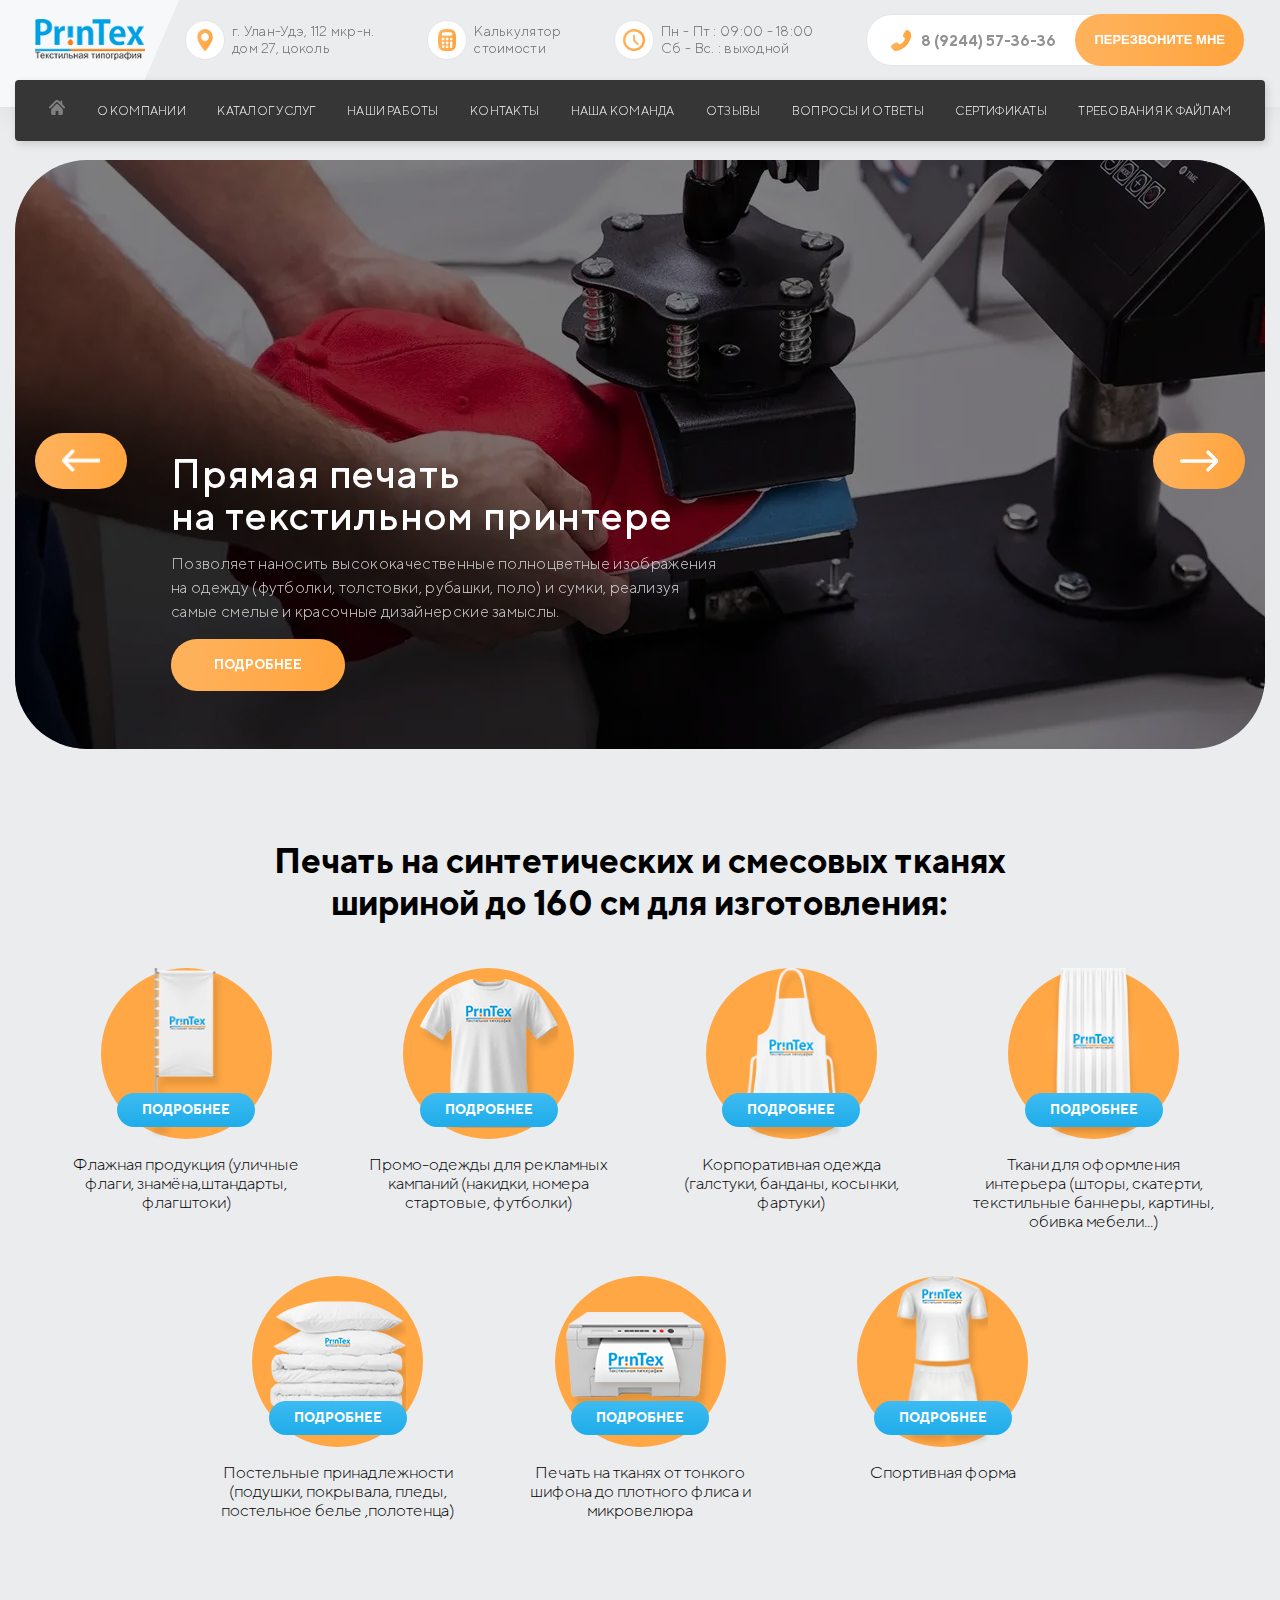
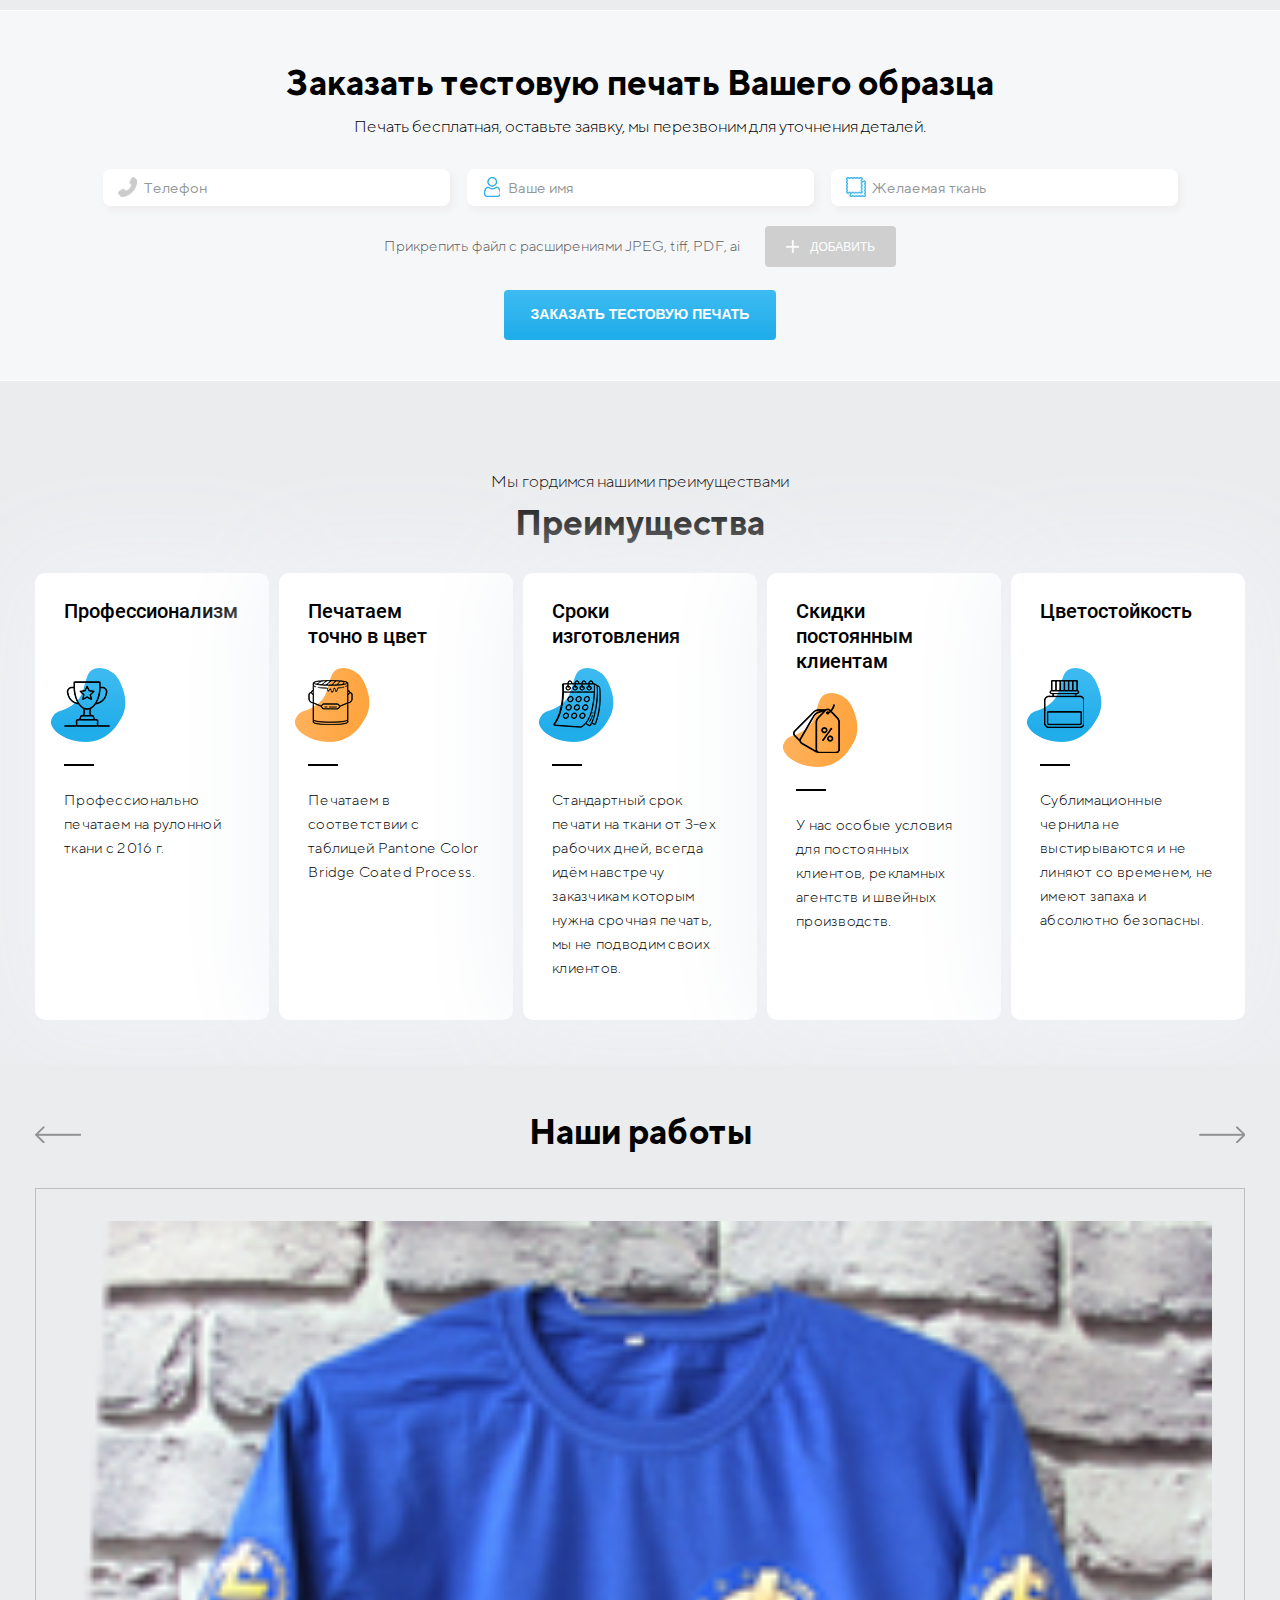
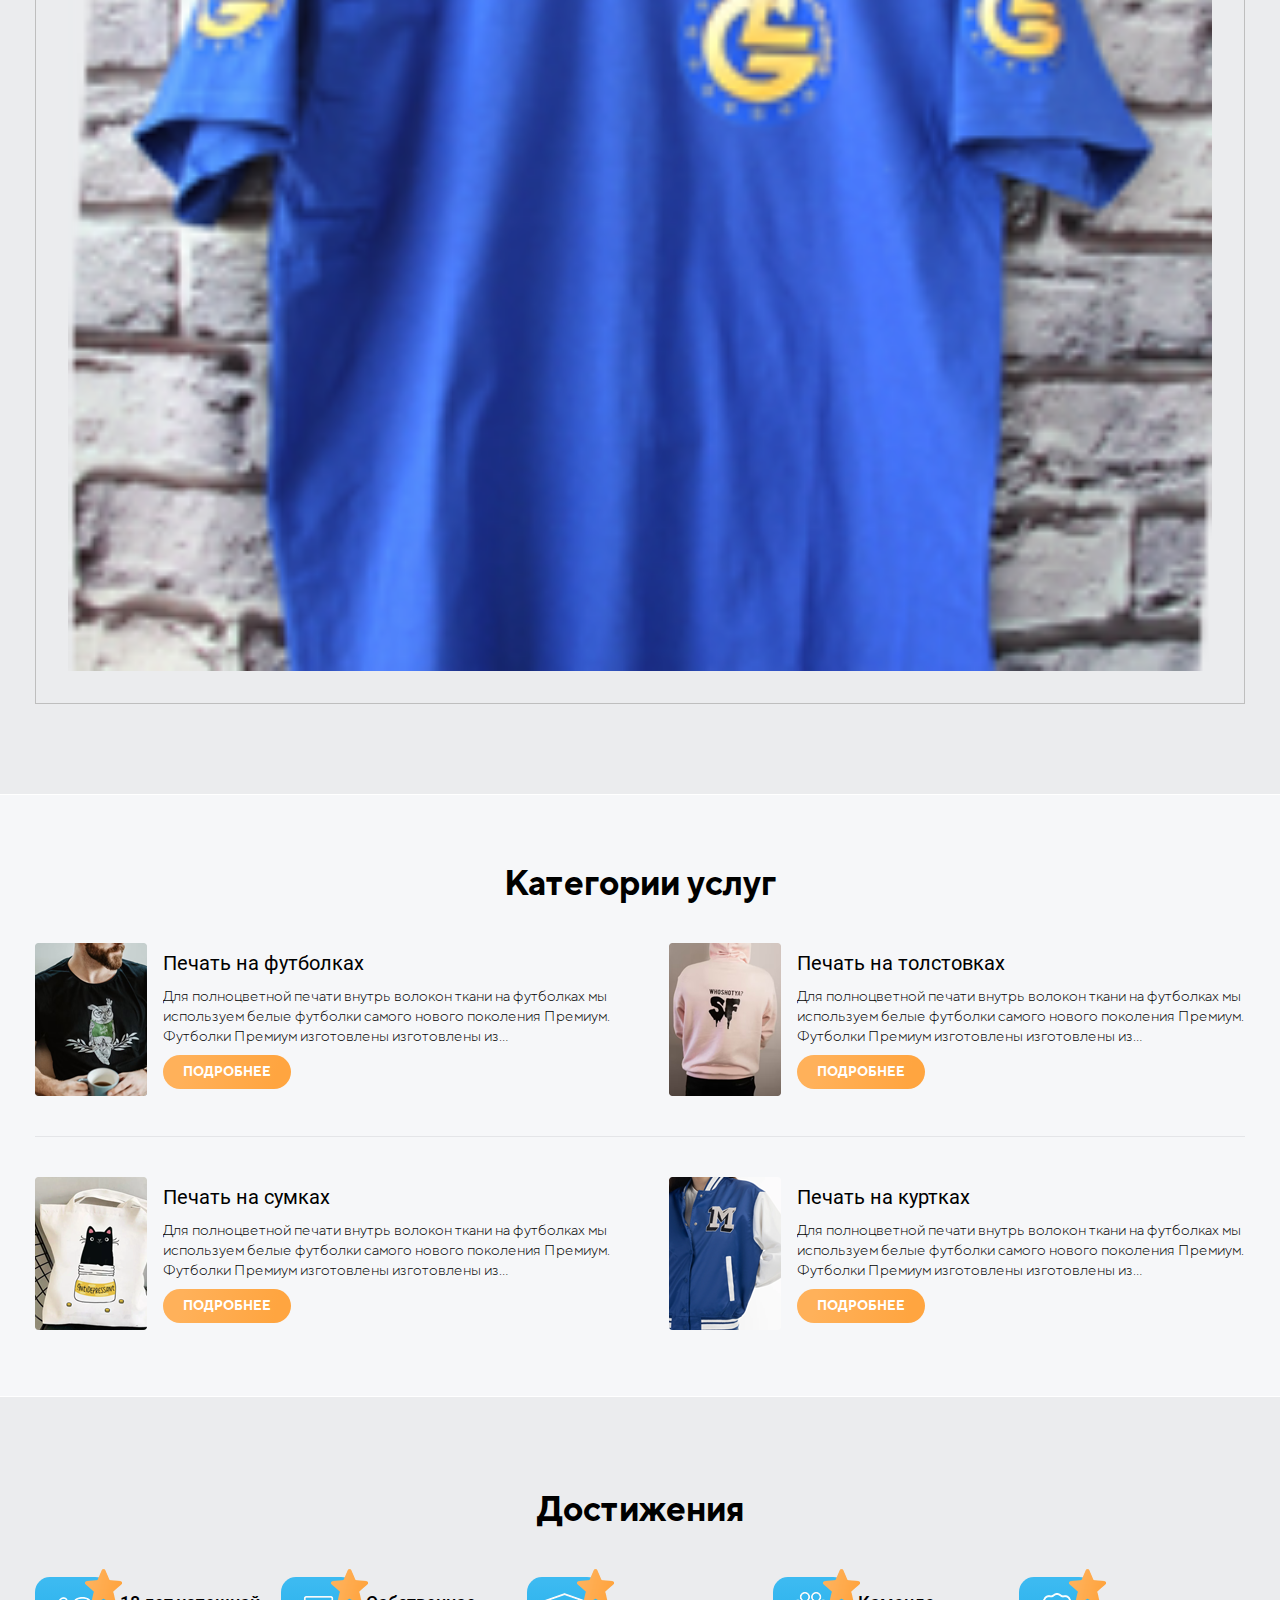
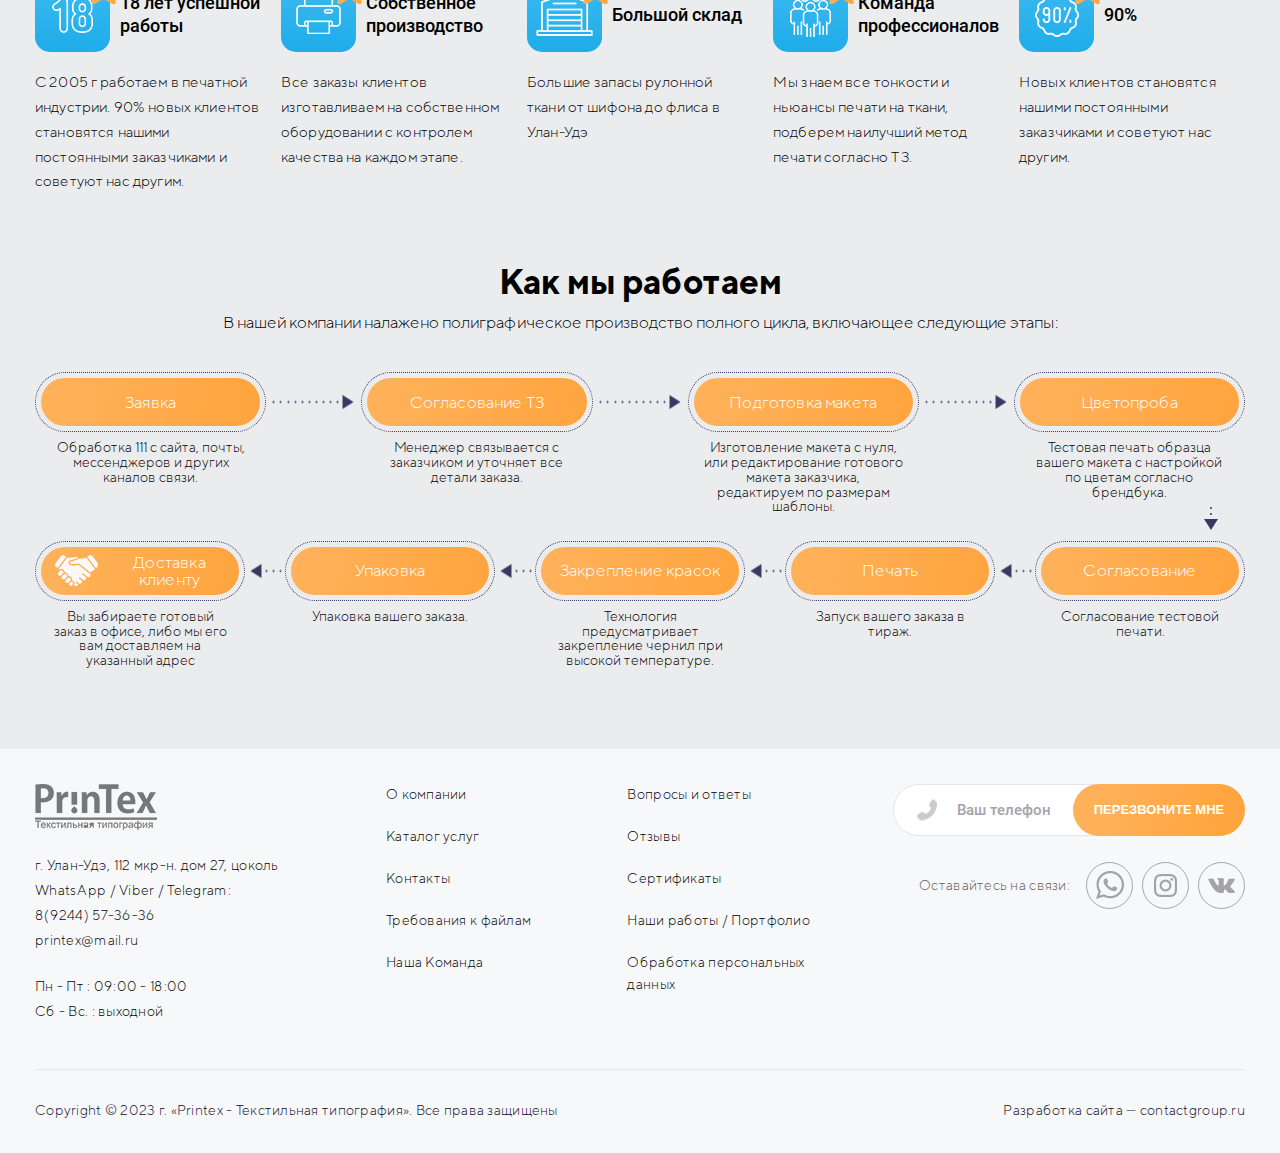
==== commit fe5cd74b: "new page" ====
--- a/index.html
+++ b/index.html
@@ -8,7 +8,7 @@
     <meta name="keywords" content="">
     <link rel="stylesheet" href="css/swiper-bundle.min.css">
     <link rel="stylesheet" href="css/fancybox.css">
-    <link rel="stylesheet" href="main.css">
+    <!--    <link rel="stylesheet" href="main.css">-->
     <link rel="stylesheet" href="css/style.min.css">
     <title>Главная</title>
 </head>
@@ -16,385 +16,540 @@
 
 <body>
     <header class="header">
-        <div class="wrapper">
-            <div class="header__main">
-                <div class="header__main__logo header__main-item">
-                    <a href="#"><img src="./uploads/logo.png" alt="PrinTex"></a>
-                </div>
-                <div class="header__main__adress header__main-item">
-                    <img src="./uploads/h-adress.png" alt="h-adress">
-                    <span>г. Улан-Удэ, 112мкр-н.<br>дом 27, цоколь</span>
-                </div>
-                <div class="header__main__calculator header__main-item">
-                    <a href="#"><img src="./uploads/h-calculator.png" alt="h-calculator"></a>
-                    <span>Калькулятор<br>стоимости</span>
-                </div>
-                <div class="header__main__clock header__main-item">
-                    <img src="./uploads/h-clock.png" alt="h-clock">
-                    <span>Пн - Пт : 09:00 - 18:00<br>Сб - Вс. : выходной</span>
-                </div>
-                <div class="header__main__phone header__main-item">
-                    <img src="./uploads/h-phone.png" alt="h-phone">
-                    <a class="headerphone" href="tel:+79244573636">8 (9244) 57-36-36</a>
-                    <div class="callbackme">ПЕРЕЗВОНИТЕ МНЕ</div>
-                </div>
-            </div>
-            <div class="header__menu">
-                <a href="#" id="burgermenu" class="header__main-menu-burger">
-                    <img src="./uploads/burgermenu.png" alt="burgermenu">
+        <div class="container">
+            <div class="header__inner">
+                <a href="" class="header__logo">
+                    <img src="img/logo2.png" alt="">
                 </a>
-                <img class="header__menu__item home" src="./uploads/h-house.png" alt="h-house">
-                <a href="#" class="header__menu__item">О КОМПАНИИ</a>
-                <a href="#" class="header__menu__item">КАТАЛОГ УСЛУГ</a>
-                <a href="#" class="header__menu__item">НАШИ РАБОТЫ</a>
-                <a href="#" class="header__menu__item">КОНТАКТЫ</a>
-                <a href="#" class="header__menu__item">НАША КОМАНДА</a>
-                <a href="#" class="header__menu__item">ОТЗЫВЫ</a>
-                <a href="#" class="header__menu__item">ВОПРОСЫ И ОТВЕТЫ</a>
-                <a href="#" class="header__menu__item">СЕРТИФИКАТЫ</a>
-                <a href="#" class="header__menu__item">ТРЕБОВАНИЯ К ФАЙЛАМ</a>
-            </div>
-            <ul class="header__menu__mobile">
-                <li class="header__menu__mobile__item"><a href="#">О КОМПАНИИ</a></li>
-                <li class="header__menu__mobile__item"><a href="#">КАТАЛОГ УСЛУГ</a></li>
-                <li class="header__menu__mobile__item"><a href="#">НАШИ РАБОТЫ</a></li>
-                <li class="header__menu__mobile__item"><a href="#">КОНТАКТЫ</a></li>
-                <li class="header__menu__mobile__item"><a href="#">НАША КОМАНДА</a></li>
-                <li class="header__menu__mobile__item"><a href="#">ОТЗЫВЫ</a></li>
-                <li class="header__menu__mobile__item"><a href="#">ВОПРОСЫ И ОТВЕТЫ</a></li>
-                <li class="header__menu__mobile__item"><a href="#">СЕРТИФИКАТЫ</a></li>
-                <li class="header__menu__mobile__item"><a href="#">ТРЕБОВАНИЯ К ФАЙЛАМ</a></li>
-            </ul>
+
+                <button class="burger m-btn-primary">
+                    <img src="img/burger.svg" alt="" class="_view1">
+                    <img src="img/burger2.svg" alt="" class="_view2">
+                </button>
+
+                <div class="menu">
+                    <div class="nav">
+                        <a href="" class="nav__link nav__link--main">
+                            <img src="img/home.png" alt="">
+                            <span>Главная</span>
+                        </a>
+                        <a href="" class="nav__link">О компании</a>
+                        <a href="" class="nav__link">Каталог услуг</a>
+                        <a href="" class="nav__link">Наши работы</a>
+                        <a href="" class="nav__link">Контакты</a>
+                        <a href="" class="nav__link">Наша Команда</a>
+                        <a href="" class="nav__link">Отзывы</a>
+                        <a href="" class="nav__link">Вопросы и ответы</a>
+                        <a href="" class="nav__link">Сертификаты</a>
+                        <a href="" class="nav__link">требования к файлам</a>
+                    </div>
+
+                    <div class="header-info">
+                        <div class="header-info__icon">
+                            <img src="img/mark.png" alt="">
+                        </div>
+                        <div class="header-info__text">
+                            г. Улан-Удэ, 112 мкр-н. <br>
+                    дом 27, цоколь
+                        </div>
+                    </div>
+
+                    <div class="header-info">
+                        <div class="header-info__icon">
+                            <img src="img/calculator.png" alt="">
+                        </div>
+                        <div class="header-info__text">
+                            Калькулятор <br>
+                    стоимости
+                        </div>
+                    </div>
+
+                    <div class="header-info">
+                        <div class="header-info__icon">
+                            <img src="img/clock.png" alt="">
+                        </div>
+                        <div class="header-info__text">
+                            <span>Пн - Пт : 09:00 - 18:00</span> <br>
+                            <span>Сб - Вс. : выходной</span>
+                        </div>
+                    </div>
+
+                    <div class="feedback">
+                        <a href="" class="feedback__phone">
+                            <img src="img/phone3.png" alt="">
+                            <span>8 (9244) 57-36-36</span>
+                        </a>
+                        <button class="feedback__btn m-btn m-btn-primary">
+                            <span>Перезвоните мне</span>
+                        </button>
+                    </div>
+                </div>
+            </div>
         </div>
 
     </header>
 
     <div class="maincontent">
-        <div class="page-top">
+        <div class="main">
             <div class="container">
-                <div class="breadcrumbs">
-                    <a href="" class="breadcrumbs__item">Главная</a>
-                    <a href="" class="breadcrumbs__item">Каталог услуг</a>
-                    <a href="" class="breadcrumbs__item">Корпоративная одежда</a>
-                    <div class="breadcrumbs__item">Французские косынки</div>
-                </div>
-                <h1 class="text27 bold-text">
-                    Французская косынка
-                </h1>
+                <div class="main-slider slider">
+                    <div class="swiper-container">
+                        <div class="swiper-wrapper">
+                            <div class="main-banner swiper-slide m-backdrop">
+                                <div class="main-banner__content">
+
+                                    <h1 class="main-banner__title">
+                                        Прямая печать <br>
+            на текстильном принтере
+                                    </h1>
+
+
+                                    <div class="main-banner__desc">
+                                        Позволяет наносить высококачественные полноцветные изображения
+                                        на одежду (футболки, толстовки, рубашки, поло) и сумки, реализуя
+                                        самые смелые и красочные дизайнерские замыслы.
+                                    </div>
+                                    <div class="main-banner__nav">
+                                        <a href="" class="main-banner__btn m-btn m-btn-primary">
+                                            <span>подробнее</span>
+                                        </a>
+                                    </div>
+                                </div>
+                                <div class="main-banner__img">
+                                    <img src="img/main_img.webp" alt="">
+                                </div>
+                            </div>
+
+                            <div class="main-banner swiper-slide m-backdrop">
+                                <div class="main-banner__content">
+
+
+                                    <div class="main-banner__title">
+                                        Прямая печать <br>
+            на текстильном принтере
+                                    </div>
+
+                                    <div class="main-banner__desc">
+                                        Позволяет наносить высококачественные полноцветные изображения
+                                        на одежду (футболки, толстовки, рубашки, поло) и сумки, реализуя
+                                        самые смелые и красочные дизайнерские замыслы.
+                                    </div>
+                                    <div class="main-banner__nav">
+                                        <a href="" class="main-banner__btn m-btn m-btn-primary">
+                                            <span>подробнее</span>
+                                        </a>
+                                    </div>
+                                </div>
+                                <div class="main-banner__img">
+                                    <img src="img/main_img.webp" alt="">
+                                </div>
+                            </div>
+
+                            <div class="main-banner swiper-slide m-backdrop">
+                                <div class="main-banner__content">
+
+
+                                    <div class="main-banner__title">
+                                        Прямая печать <br>
+            на текстильном принтере
+                                    </div>
+
+                                    <div class="main-banner__desc">
+                                        Позволяет наносить высококачественные полноцветные изображения
+                                        на одежду (футболки, толстовки, рубашки, поло) и сумки, реализуя
+                                        самые смелые и красочные дизайнерские замыслы.
+                                    </div>
+                                    <div class="main-banner__nav">
+                                        <a href="" class="main-banner__btn m-btn m-btn-primary">
+                                            <span>подробнее</span>
+                                        </a>
+                                    </div>
+                                </div>
+                                <div class="main-banner__img">
+                                    <img src="img/main_img.webp" alt="">
+                                </div>
+                            </div>
+
+                            <div class="main-banner swiper-slide m-backdrop">
+                                <div class="main-banner__content">
+
+
+                                    <div class="main-banner__title">
+                                        Прямая печать <br>
+            на текстильном принтере
+                                    </div>
+
+                                    <div class="main-banner__desc">
+                                        Позволяет наносить высококачественные полноцветные изображения
+                                        на одежду (футболки, толстовки, рубашки, поло) и сумки, реализуя
+                                        самые смелые и красочные дизайнерские замыслы.
+                                    </div>
+                                    <div class="main-banner__nav">
+                                        <a href="" class="main-banner__btn m-btn m-btn-primary">
+                                            <span>подробнее</span>
+                                        </a>
+                                    </div>
+                                </div>
+                                <div class="main-banner__img">
+                                    <img src="img/main_img.webp" alt="">
+                                </div>
+                            </div>
+
+                        </div>
+                    </div>
+                    <div class="m-btn-primary swiper-button swiper-button-prev">
+                        <img src="img/prev3.png" alt="">
+                    </div>
+                    <div class="m-btn-primary swiper-button swiper-button-next">
+                        <img src="img/next3.png" alt="">
+                    </div>
+                </div>
             </div>
         </div>
 
-        <div class="catalog-item">
+        <div class="print">
             <div class="container">
-                <div class="catalog-item__inner">
-                    <div class="catalog-item__col">
-                        <div class="gallery">
-                            <div class="gallery__big">
-                                <div class="swiper mySwiper2">
-                                    <div class="swiper-wrapper gallery-group">
-                                        <div class="swiper-slide">
-                                            <a href="img/gallery.webp" class="gallery__img" data-fancybox="@@album">
-                                                <img src="img/gallery.webp" alt="Галлерея">
-                                            </a>
-                                        </div>
-                                        <div class="swiper-slide">
-                                            <a href="img/gallery2.webp" class="gallery__img" data-fancybox="@@album">
-                                                <img src="img/gallery2.webp" alt="Галлерея">
-                                            </a>
-                                        </div>
-                                        <div class="swiper-slide">
-                                            <a href="img/gallery3.webp" class="gallery__img" data-fancybox="@@album">
-                                                <img src="img/gallery3.webp" alt="Галлерея">
-                                            </a>
-                                        </div>
-                                        <div class="swiper-slide">
-                                            <a href="img/gallery4.webp" class="gallery__img" data-fancybox="@@album">
-                                                <img src="img/gallery4.webp" alt="Галлерея">
-                                            </a>
-                                        </div>
-                                        <div class="swiper-slide">
-                                            <a href="img/gallery4.webp" class="gallery__img" data-fancybox="@@album">
-                                                <img src="img/gallery4.webp" alt="Галлерея">
-                                            </a>
-                                        </div>
-                                    </div>
-                                </div>
-                            </div>
-                            <div class="gallery__small">
-                                <div thumbsSlider class="swiper mySwiper">
-                                    <div class="swiper-wrapper">
-                                        <div class="swiper-slide">
-                                            <div class="gallery__img">
-                                                <img src="img/gallery.webp" alt="Галлерея">
-                                            </div>
-                                        </div>
-                                        <div class="swiper-slide">
-                                            <div class="gallery__img">
-                                                <img src="img/gallery2.webp" alt="Галлерея">
-                                            </div>
-                                        </div>
-                                        <div class="swiper-slide">
-                                            <div class="gallery__img">
-                                                <img src="img/gallery3.webp" alt="Галлерея">
-                                            </div>
-                                        </div>
-                                        <div class="swiper-slide">
-                                            <div class="gallery__img">
-                                                <img src="img/gallery4.webp" alt="Галлерея">
-                                            </div>
-                                        </div>
-                                        <div class="swiper-slide">
-                                            <div class="gallery__img">
-                                                <img src="img/gallery4.webp" alt="Галлерея">
-                                            </div>
-                                        </div>
-                                    </div>
-                                </div>
-
-                                <div class="swiper-button swiper-button-prev">
-                                    <img src="img/prev.png" alt="">
-                                </div>
-                                <div class="swiper-button swiper-button-next">
-                                    <img src="img/next.png" alt="">
-                                </div>
-                            </div>
-                        </div>
-
-                    </div>
-                    <div class="catalog-item__col">
-                        <div class="catalog-info _tabs-parent">
-                            <div class="tabs">
-                                <div class="tab _tab _active" data-tab="_tab1">
-                                    <span>Описание</span>
-                                </div>
-                                <div class="tab _tab" data-tab="_tab2">
-                                    <span>Характеристика</span>
-                                </div>
-                                <div class="tab _tab" data-tab="_tab3">
-                                    <span>Инструкция по уходу</span>
-                                </div>
-                            </div>
-
-                            <div class="tab-content _tab1 _active">
-                                <div class="text">
-                                    <h3>Описание изделия:</h3>
-                                    <p>- креп-сатин (100% полиэстер, плотность 140 гр/м2,</p>
-                                    <p>- мокрый шелк (100% полиэстер, плотность 164 гр/м2).</p>
-
-                                    <hr>
-
-                                    <h3>Особенности нанесения:</h3>
-                                    <p>
-                                        Полноцветное нанесение осуществляется методом сублимации. Изображение размещается в
-                                        соответствии с лекалом. Нанесение на косынку входит в стоимость косынки.
-                                    </p>
-
-                                    <hr>
-
-                                    <h3>Размер:</h3>
-                                    <p>Размеры косынок могут отличаться от заявленных на 5% как в большую, так и меньшую сторону.</p>
-
-                                    <hr>
-
-                                    <p>
-                                        * Согласование цвета нанесения возможно только на основании сигнального образца.
-                                        <br>
-                                        * Претензии к цветопередаче без сигнального образца не принимаются.
-                                    </p>
-                                </div>
-                                <div class="catalog-info__nav">
-                                    <button class="m-btn m-btn-primary">
-                                        <span>Расчет стоимости</span>
-                                    </button>
-                                </div>
-                            </div>
-
-                            <div class="tab-content _tab2">
-                                <div class="text">
-                                    <h3>Характеристика</h3>
-                                    <p>- креп-сатин (100% полиэстер, плотность 140 гр/м2,</p>
-                                    <p>- мокрый шелк (100% полиэстер, плотность 164 гр/м2).</p>
-                                </div>
-                            </div>
-
-                            <div class="tab-content _tab3">
-                                <div class="text">
-                                    <h3>Инструкция по уходу</h3>
-                                    <p>
-                                        * Согласование цвета нанесения возможно только на основании сигнального образца.
-                                        <br>
-                                        * Претензии к цветопередаче без сигнального образца не принимаются.
-                                    </p>
-                                </div>
-                            </div>
-                        </div>
-                    </div>
+                <div class="print__title text35 bold-text">
+                    Печать на синтетических и смесовых тканях
+                    шириной до 160 см для изготовления:
+                </div>
+                <div class="print__items">
+                    <div class="print-card">
+                        <div class="print-card__img">
+                            <img src="img/print_img.png" alt="">
+                            <a href="" class="print-card__link m-btn m-btn-blue">
+                                <span>подробнее</span>
+                            </a>
+                        </div>
+                        <div class="print-card__title">
+                            Флажная продукция (уличные флаги, знамёна,штандарты, флагштоки)
+                        </div>
+                    </div>
+
+                    <div class="print-card">
+                        <div class="print-card__img">
+                            <img src="img/print_img2.png" alt="">
+                            <a href="" class="print-card__link m-btn m-btn-blue">
+                                <span>подробнее</span>
+                            </a>
+                        </div>
+                        <div class="print-card__title">
+                            Промо-одежды для рекламных кампаний (накидки, номера стартовые, футболки)
+                        </div>
+                    </div>
+
+                    <div class="print-card">
+                        <div class="print-card__img">
+                            <img src="img/print_img3.png" alt="">
+                            <a href="" class="print-card__link m-btn m-btn-blue">
+                                <span>подробнее</span>
+                            </a>
+                        </div>
+                        <div class="print-card__title">
+                            Корпоративная одежда (галстуки, банданы, косынки, фартуки)
+                        </div>
+                    </div>
+
+                    <div class="print-card">
+                        <div class="print-card__img">
+                            <img src="img/print_img4.png" alt="">
+                            <a href="" class="print-card__link m-btn m-btn-blue">
+                                <span>подробнее</span>
+                            </a>
+                        </div>
+                        <div class="print-card__title">
+                            Ткани для оформления интерьера (шторы, скатерти, текстильные баннеры, картины, обивка мебели...)
+                        </div>
+                    </div>
+
+                    <div class="print-card">
+                        <div class="print-card__img">
+                            <img src="img/print_img5.png" alt="">
+                            <a href="" class="print-card__link m-btn m-btn-blue">
+                                <span>подробнее</span>
+                            </a>
+                        </div>
+                        <div class="print-card__title">
+                            Постельные принадлежности (подушки, покрывала, пледы, постельное белье ,полотенца)
+                        </div>
+                    </div>
+
+                    <div class="print-card">
+                        <div class="print-card__img">
+                            <img src="img/print_img6.png" alt="">
+                            <a href="" class="print-card__link m-btn m-btn-blue">
+                                <span>подробнее</span>
+                            </a>
+                        </div>
+                        <div class="print-card__title">
+                            Печать на тканях от тонкого шифона до плотного флиса и микровелюра
+                        </div>
+                    </div>
+
+                    <div class="print-card">
+                        <div class="print-card__img">
+                            <img src="img/print_img7.png" alt="">
+                            <a href="" class="print-card__link m-btn m-btn-blue">
+                                <span>подробнее</span>
+                            </a>
+                        </div>
+                        <div class="print-card__title">
+                            Спортивная форма
+                        </div>
+                    </div>
+
                 </div>
             </div>
         </div>
 
-
-        <div class="services">
+        <form class="order">
             <div class="container">
-                <div class="services__top">
-                    <div class="services__title text35 bold-text">
-                        Другие услуги
-                    </div>
-                </div>
-                <div class="services-slider slider">
-                    <div class="slider__wrap">
-                        <div class="swiper-container">
-                            <div class="swiper-wrapper">
-                                <div class="swiper-slide">
-                                    <div class="service-card">
-                                        <div class="service-card__content">
-                                            <div class="service-card__title">
-                                                Одежда
-                                            </div>
-                                            <ul class="service-card__links">
-                                                <li><a href="">Банданы</a></li>
-                                                <li><a href="">Бейсболки</a></li>
-                                                <li>
-                                                    <a href="">Косынки, платки</a>
-                                                    <ul>
-                                                        <li><a href="">- Треугольные косынки</a></li>
-                                                        <li><a href="">- Французские косынки</a></li>
-                                                        <li><a href="">- Платки</a></li>
-                                                    </ul>
-                                                </li>
-                                                <li><a href="">Фартуки</a></li>
-                                                <li><a href="">Промо-накидки</a></li>
-                                                <li><a href="">Шарфы</a></li>
-                                                <li><a href="">Сумка шоппер</a></li>
-                                                <li><a href="">Жилет сигнальный </a></li>
-                                            </ul>
-                                        </div>
-                                        <div class="service-card__img">
-                                            <img src="img/service.webp" alt="">
-                                        </div>
-                                    </div>
-
-                                </div>
-                                <div class="swiper-slide">
-                                    <div class="service-card">
-                                        <div class="service-card__content">
-                                            <div class="service-card__title">
-                                                Одежда для спорта
-                                            </div>
-                                            <ul class="service-card__links">
-                                                <li><a href="">Банданы</a></li>
-                                                <li><a href="">Бейсболки</a></li>
-                                                <li>
-                                                    <a href="">Косынки, платки</a>
-                                                    <ul>
-                                                        <li><a href="">- Треугольные косынки</a></li>
-                                                        <li><a href="">- Французские косынки</a></li>
-                                                        <li><a href="">- Платки</a></li>
-                                                    </ul>
-                                                </li>
-                                                <li><a href="">Фартуки</a></li>
-                                                <li><a href="">Промо-накидки</a></li>
-                                                <li><a href="">Шарфы</a></li>
-                                                <li><a href="">Сумка шоппер</a></li>
-                                                <li><a href="">Жилет сигнальный </a></li>
-                                            </ul>
-                                        </div>
-                                        <div class="service-card__img">
-                                            <img src="img/service2.webp" alt="">
-                                        </div>
-                                    </div>
-
-                                </div>
-                                <div class="swiper-slide">
-                                    <div class="service-card">
-                                        <div class="service-card__content">
-                                            <div class="service-card__title">
-                                                Корпоративная одежда
-                                            </div>
-                                            <ul class="service-card__links">
-                                                <li><a href="">Банданы</a></li>
-                                                <li><a href="">Бейсболки</a></li>
-                                                <li>
-                                                    <a href="">Косынки, платки</a>
-                                                    <ul>
-                                                        <li><a href="">- Треугольные косынки</a></li>
-                                                        <li><a href="">- Французские косынки</a></li>
-                                                        <li><a href="">- Платки</a></li>
-                                                    </ul>
-                                                </li>
-                                                <li><a href="">Фартуки</a></li>
-                                                <li><a href="">Промо-накидки</a></li>
-                                                <li><a href="">Шарфы</a></li>
-                                                <li><a href="">Сумка шоппер</a></li>
-                                                <li><a href="">Жилет сигнальный </a></li>
-                                            </ul>
-                                        </div>
-                                        <div class="service-card__img">
-                                            <img src="img/service3.webp" alt="">
-                                        </div>
-                                    </div>
-
-                                </div>
-                                <div class="swiper-slide">
-                                    <div class="service-card">
-                                        <div class="service-card__content">
-                                            <div class="service-card__title">
-                                                Оформление интерьера
-                                            </div>
-                                            <ul class="service-card__links">
-                                                <li><a href="">Банданы</a></li>
-                                                <li><a href="">Бейсболки</a></li>
-                                                <li>
-                                                    <a href="">Косынки, платки</a>
-                                                    <ul>
-                                                        <li><a href="">- Треугольные косынки</a></li>
-                                                        <li><a href="">- Французские косынки</a></li>
-                                                        <li><a href="">- Платки</a></li>
-                                                    </ul>
-                                                </li>
-                                                <li><a href="">Фартуки</a></li>
-                                                <li><a href="">Промо-накидки</a></li>
-                                                <li><a href="">Шарфы</a></li>
-                                                <li><a href="">Сумка шоппер</a></li>
-                                                <li><a href="">Жилет сигнальный </a></li>
-                                            </ul>
-                                        </div>
-                                        <div class="service-card__img">
-                                            <img src="img/service4.webp" alt="">
-                                        </div>
-                                    </div>
-
-                                </div>
-                                <div class="swiper-slide">
-                                    <div class="service-card">
-                                        <div class="service-card__content">
-                                            <div class="service-card__title">
-                                                Оформление интерьера
-                                            </div>
-                                            <ul class="service-card__links">
-                                                <li><a href="">Банданы</a></li>
-                                                <li><a href="">Бейсболки</a></li>
-                                                <li>
-                                                    <a href="">Косынки, платки</a>
-                                                    <ul>
-                                                        <li><a href="">- Треугольные косынки</a></li>
-                                                        <li><a href="">- Французские косынки</a></li>
-                                                        <li><a href="">- Платки</a></li>
-                                                    </ul>
-                                                </li>
-                                                <li><a href="">Фартуки</a></li>
-                                                <li><a href="">Промо-накидки</a></li>
-                                                <li><a href="">Шарфы</a></li>
-                                                <li><a href="">Сумка шоппер</a></li>
-                                                <li><a href="">Жилет сигнальный </a></li>
-                                            </ul>
-                                        </div>
-                                        <div class="service-card__img">
-                                            <img src="img/service4.webp" alt="">
-                                        </div>
-                                    </div>
-
-                                </div>
+                <div class="order__top">
+                    <div class="order__title text35 bold-text">
+                        Заказать тестовую печать Вашего образца
+                    </div>
+                    <div class="order__desc text17">
+                        Печать бесплатная, оставьте заявку, мы перезвоним для уточнения деталей.
+                    </div>
+                </div>
+                <div class="order__fields">
+                    <div class="fg">
+                        <input type="text" placeholder="Телефон">
+                        <span class="fg__icon">
+                            <img src="img/phone.png" alt="">
+                        </span>
+                    </div>
+                    <div class="fg">
+                        <input type="text" placeholder="Ваше имя">
+                        <span class="fg__icon">
+                            <img src="img/user.png" alt="">
+                        </span>
+                    </div>
+                    <div class="fg">
+                        <input type="text" placeholder="Желаемая ткань">
+                        <span class="fg__icon">
+                            <img src="img/cloth.png" alt="">
+                        </span>
+                    </div>
+                </div>
+                <div class="file-input2">
+                    <span class="file-input2__title">Прикрепить файл с расширениями JPEG, tiff, PDF, ai</span>
+                    <button class="file-input2__btn">
+                        <img src="img/plus.png" alt="">
+                        <span>добавить</span>
+                        <input type="file">
+                    </button>
+                </div>
+                <div class="order__nav">
+                    <button class="order__btn m-btn m-btn-blue">
+                        <span>Заказать тестовую печать</span>
+                    </button>
+                </div>
+            </div>
+        </form>
+        <!--        advantage-icon-->
+        <div class="advantages">
+            <div class="container">
+                <div class="advantages__top">
+                    <div class="advantages__desc text17">
+                        Мы гордимся нашими преимуществами
+                    </div>
+                    <div class="advantages__title text35 bold-text">
+                        Преимущества
+                    </div>
+                </div>
+                <div class="advantages__grid">
+                    <div class="advantage-card">
+                        <div class="advantage-card__title">
+                            Профессионализм
+                        </div>
+                        <div class="advantage-card__icon">
+                            <img src="img/advantage-icon.png" alt="">
+                        </div>
+                        <div class="advantage-card__desc">
+                            Профессионально печатаем на рулонной ткани с 2016 г.
+                        </div>
+                    </div>
+
+                    <div class="advantage-card">
+                        <div class="advantage-card__title">
+                            Печатаем <br> точно в цвет
+                        </div>
+                        <div class="advantage-card__icon">
+                            <img src="img/advantage-icon2.png" alt="">
+                        </div>
+                        <div class="advantage-card__desc">
+                            Печатаем в соответствии с таблицей Pantone Color Bridge Coated Process.
+                        </div>
+                    </div>
+
+                    <div class="advantage-card">
+                        <div class="advantage-card__title">
+                            Сроки <br> изготовления
+                        </div>
+                        <div class="advantage-card__icon">
+                            <img src="img/advantage-icon3.png" alt="">
+                        </div>
+                        <div class="advantage-card__desc">
+                            Стандартный срок печати на ткани от 3-ех рабочих дней, всегда идём навстречу заказчикам которым нужна срочная печать, мы не подводим своих клиентов.
+                        </div>
+                    </div>
+
+                    <div class="advantage-card">
+                        <div class="advantage-card__title">
+                            Скидки постоянным клиентам
+                        </div>
+                        <div class="advantage-card__icon">
+                            <img src="img/advantage-icon4.png" alt="">
+                        </div>
+                        <div class="advantage-card__desc">
+                            У нас особые условия для постоянных клиентов, рекламных агентств и швейных производств.
+                        </div>
+                    </div>
+
+                    <div class="advantage-card">
+                        <div class="advantage-card__title">
+                            Цветостойкость
+                        </div>
+                        <div class="advantage-card__icon">
+                            <img src="img/advantage-icon5.png" alt="">
+                        </div>
+                        <div class="advantage-card__desc">
+                            Сублимационные чернила не выстирываются и не линяют со временем, не имеют запаха и абсолютно безопасны.
+                        </div>
+                    </div>
+
+                </div>
+            </div>
+        </div>
+
+        <div class="works">
+            <div class="container">
+                <div class="works__title text35 bold-text">
+                    Наши работы
+                </div>
+                <div class="works-slider">
+                    <div class="swiper-container">
+                        <div class="swiper-wrapper">
+                            <div class="swiper-slide">
+                                <div class="work-card _scale-img">
+                                    <div class="work-card__inner">
+                                        <a href="img/work.png" data-fancybox class="work-card__img">
+                                            <img src="img/work.png" alt="">
+                                        </a>
+                                    </div>
+                                </div>
+
+                            </div>
+                            <div class="swiper-slide">
+                                <div class="work-card _scale-img">
+                                    <div class="work-card__inner">
+                                        <a href="img/work2.png" data-fancybox class="work-card__img">
+                                            <img src="img/work2.png" alt="">
+                                        </a>
+                                    </div>
+                                </div>
+
+                            </div>
+                            <div class="swiper-slide">
+                                <div class="work-card _scale-img">
+                                    <div class="work-card__inner">
+                                        <a href="img/work3.png" data-fancybox class="work-card__img">
+                                            <img src="img/work3.png" alt="">
+                                        </a>
+                                    </div>
+                                </div>
+
+                            </div>
+                            <div class="swiper-slide">
+                                <div class="work-card _scale-img">
+                                    <div class="work-card__inner">
+                                        <a href="img/work4.png" data-fancybox class="work-card__img">
+                                            <img src="img/work4.png" alt="">
+                                        </a>
+                                    </div>
+                                </div>
+
+                            </div>
+                            <div class="swiper-slide">
+                                <div class="work-card _scale-img">
+                                    <div class="work-card__inner">
+                                        <a href="img/work5.png" data-fancybox class="work-card__img">
+                                            <img src="img/work5.png" alt="">
+                                        </a>
+                                    </div>
+                                </div>
+
+                            </div>
+                            <div class="swiper-slide">
+                                <div class="work-card _scale-img">
+                                    <div class="work-card__inner">
+                                        <a href="img/work6.png" data-fancybox class="work-card__img">
+                                            <img src="img/work6.png" alt="">
+                                        </a>
+                                    </div>
+                                </div>
+
+                            </div>
+                            <div class="swiper-slide">
+                                <div class="work-card _scale-img">
+                                    <div class="work-card__inner">
+                                        <a href="img/work7.png" data-fancybox class="work-card__img">
+                                            <img src="img/work7.png" alt="">
+                                        </a>
+                                    </div>
+                                </div>
+
+                            </div>
+                            <div class="swiper-slide">
+                                <div class="work-card _scale-img">
+                                    <div class="work-card__inner">
+                                        <a href="img/work8.png" data-fancybox class="work-card__img">
+                                            <img src="img/work8.png" alt="">
+                                        </a>
+                                    </div>
+                                </div>
+
+                            </div>
+                            <div class="swiper-slide">
+                                <div class="work-card _scale-img">
+                                    <div class="work-card__inner">
+                                        <a href="img/work9.png" data-fancybox class="work-card__img">
+                                            <img src="img/work9.png" alt="">
+                                        </a>
+                                    </div>
+                                </div>
+
+                            </div>
+                            <div class="swiper-slide">
+                                <div class="work-card _scale-img">
+                                    <div class="work-card__inner">
+                                        <a href="img/work10.png" data-fancybox class="work-card__img">
+                                            <img src="img/work10.png" alt="">
+                                        </a>
+                                    </div>
+                                </div>
+
+                            </div>
+                            <div class="swiper-slide">
+                                <div class="work-card _scale-img">
+                                    <div class="work-card__inner">
+                                        <a href="img/work.png" data-fancybox class="work-card__img">
+                                            <img src="img/work.png" alt="">
+                                        </a>
+                                    </div>
+                                </div>
+
+                            </div>
+                            <div class="swiper-slide">
+                                <div class="work-card _scale-img">
+                                    <div class="work-card__inner">
+                                        <a href="img/work.png" data-fancybox class="work-card__img">
+                                            <img src="img/work.png" alt="">
+                                        </a>
+                                    </div>
+                                </div>
+
                             </div>
                         </div>
                     </div>
@@ -409,63 +564,386 @@
                 </div>
             </div>
         </div>
+
+
+        <div class="categories">
+            <div class="container">
+                <div class="categories__title text35 bold-text">
+                    Категории услуг
+                </div>
+                <div class="categories__grid">
+                    <div class="category-card">
+                        <div class="category-card__img">
+                            <img src="img/category.png" alt="">
+                        </div>
+                        <div class="category-card__content">
+                            <div class="category-card__title">
+                                Печать на футболках
+                            </div>
+                            <div class="category-card__desc">
+                                Для полноцветной печати внутрь волокон ткани на футболках мы
+                                используем белые футболки самого нового поколения Премиум.
+                                Футболки Премиум изготовлены изготовлены из высококачественного....
+                            </div>
+                            <div class="category-card__nav">
+                                <a href="" class="category-card__btn m-btn m-btn-primary">
+                                    <span>подробнее</span>
+                                </a>
+                            </div>
+                        </div>
+                    </div>
+
+                    <div class="category-card">
+                        <div class="category-card__img">
+                            <img src="img/category2.png" alt="">
+                        </div>
+                        <div class="category-card__content">
+                            <div class="category-card__title">
+                                Печать на толстовках
+                            </div>
+                            <div class="category-card__desc">
+                                Для полноцветной печати внутрь волокон ткани на футболках мы
+                                используем белые футболки самого нового поколения Премиум.
+                                Футболки Премиум изготовлены изготовлены из высококачественного....
+                            </div>
+                            <div class="category-card__nav">
+                                <a href="" class="category-card__btn m-btn m-btn-primary">
+                                    <span>подробнее</span>
+                                </a>
+                            </div>
+                        </div>
+                    </div>
+
+                    <div class="category-card">
+                        <div class="category-card__img">
+                            <img src="img/category3.png" alt="">
+                        </div>
+                        <div class="category-card__content">
+                            <div class="category-card__title">
+                                Печать на сумках
+                            </div>
+                            <div class="category-card__desc">
+                                Для полноцветной печати внутрь волокон ткани на футболках мы
+                                используем белые футболки самого нового поколения Премиум.
+                                Футболки Премиум изготовлены изготовлены из высококачественного....
+                            </div>
+                            <div class="category-card__nav">
+                                <a href="" class="category-card__btn m-btn m-btn-primary">
+                                    <span>подробнее</span>
+                                </a>
+                            </div>
+                        </div>
+                    </div>
+
+                    <div class="category-card">
+                        <div class="category-card__img">
+                            <img src="img/category4.png" alt="">
+                        </div>
+                        <div class="category-card__content">
+                            <div class="category-card__title">
+                                Печать на куртках
+                            </div>
+                            <div class="category-card__desc">
+                                Для полноцветной печати внутрь волокон ткани на футболках мы
+                                используем белые футболки самого нового поколения Премиум.
+                                Футболки Премиум изготовлены изготовлены из высококачественного....
+                            </div>
+                            <div class="category-card__nav">
+                                <a href="" class="category-card__btn m-btn m-btn-primary">
+                                    <span>подробнее</span>
+                                </a>
+                            </div>
+                        </div>
+                    </div>
+
+                </div>
+            </div>
+        </div>
+
+        <div class="awards">
+            <div class="container">
+                <div class="awards__title text35 bold-text">
+                    Достижения
+                </div>
+                <div class="awards__grid">
+                    <div class="award-card">
+                        <div class="award-card__top">
+                            <div class="award-card__icon">
+                                <img src="img/award_icon.png" alt="">
+                            </div>
+                            <div class="award-card__title">
+                                18 лет успешной работы
+                            </div>
+                        </div>
+                        <div class="award-card__desc">
+                            С 2005 г работаем в печатной индустрии. 90% новых клиентов становятся нашими постоянными заказчиками и советуют нас другим.
+                        </div>
+                    </div>
+
+                    <div class="award-card">
+                        <div class="award-card__top">
+                            <div class="award-card__icon">
+                                <img src="img/award_icon2.png" alt="">
+                            </div>
+                            <div class="award-card__title">
+                                Собственное производство
+                            </div>
+                        </div>
+                        <div class="award-card__desc">
+                            Все заказы клиентов изготавливаем на собственном оборудовании с контролем качества на каждом этапе.
+                        </div>
+                    </div>
+
+                    <div class="award-card">
+                        <div class="award-card__top">
+                            <div class="award-card__icon">
+                                <img src="img/award_icon3.png" alt="">
+                            </div>
+                            <div class="award-card__title">
+                                Большой склад
+                            </div>
+                        </div>
+                        <div class="award-card__desc">
+                            Большие запасы рулонной ткани от шифона до флиса в Улан-Удэ
+                        </div>
+                    </div>
+
+                    <div class="award-card">
+                        <div class="award-card__top">
+                            <div class="award-card__icon">
+                                <img src="img/award_icon4.png" alt="">
+                            </div>
+                            <div class="award-card__title">
+                                Команда профессионалов
+                            </div>
+                        </div>
+                        <div class="award-card__desc">
+                            Мы знаем все тонкости и ньюансы печати на ткани, подберем наилучший метод печати согласно ТЗ.
+                        </div>
+                    </div>
+
+                    <div class="award-card">
+                        <div class="award-card__top">
+                            <div class="award-card__icon">
+                                <img src="img/award_icon5.png" alt="">
+                            </div>
+                            <div class="award-card__title">
+                                90%
+                            </div>
+                        </div>
+                        <div class="award-card__desc">
+                            Новых клиентов становятся нашими постоянными заказчиками и советуют нас другим.
+                        </div>
+                    </div>
+
+                </div>
+            </div>
+        </div>
+
+        <div class="how-work">
+            <div class="container">
+                <div class="how-work__top">
+                    <div class="how-work__title text35 bold-text">
+                        Как мы работаем
+                    </div>
+                    <div class="how-work__desc text17">
+                        В нашей компании налажено полиграфическое производство полного цикла, включающее следующие этапы:
+                    </div>
+                </div>
+                <div class="how-work__bottom">
+                    <div class="how-work__grid">
+                        <div class="step-item">
+                            <div class="step-item__top">
+                                <div class="step-item__inner">
+
+                                    <span>Заявка</span>
+                                </div>
+                            </div>
+                            <div class="step-item__desc">
+                                Обработка 111 с сайта, почты, мессенджеров и других каналов связи.
+                            </div>
+                        </div>
+
+                        <div class="step-item">
+                            <div class="step-item__top">
+                                <div class="step-item__inner">
+
+                                    <span>Согласование ТЗ</span>
+                                </div>
+                            </div>
+                            <div class="step-item__desc">
+                                Менеджер связывается с заказчиком и уточняет все детали заказа.
+                            </div>
+                        </div>
+
+                        <div class="step-item">
+                            <div class="step-item__top">
+                                <div class="step-item__inner">
+
+                                    <span>Подготовка макета</span>
+                                </div>
+                            </div>
+                            <div class="step-item__desc">
+                                Изготовление макета с нуля, или редактирование готового макета заказчика, редактируем по размерам шаблоны.
+                            </div>
+                        </div>
+
+                        <div class="step-item">
+                            <div class="step-item__top">
+                                <div class="step-item__inner">
+
+                                    <span>Цветопроба</span>
+                                </div>
+                            </div>
+                            <div class="step-item__desc">
+                                Тестовая печать образца вашего макета с настройкой по цветам согласно брендбука.
+                            </div>
+                        </div>
+
+                    </div>
+                    <div class="how-work__grid2">
+                        <div class="step-item">
+                            <div class="step-item__top">
+                                <div class="step-item__inner">
+
+                                    <span>Согласование</span>
+                                </div>
+                            </div>
+                            <div class="step-item__desc">
+                                Согласование тестовой печати.
+                            </div>
+                        </div>
+
+                        <div class="step-item">
+                            <div class="step-item__top">
+                                <div class="step-item__inner">
+
+                                    <span>Печать</span>
+                                </div>
+                            </div>
+                            <div class="step-item__desc">
+                                Запуск вашего заказа в тираж.
+                            </div>
+                        </div>
+
+                        <div class="step-item">
+                            <div class="step-item__top">
+                                <div class="step-item__inner">
+
+                                    <span>Закрепление красок</span>
+                                </div>
+                            </div>
+                            <div class="step-item__desc">
+                                Технология предусматривает закрепление чернил при высокой температуре.
+                            </div>
+                        </div>
+
+                        <div class="step-item">
+                            <div class="step-item__top">
+                                <div class="step-item__inner">
+
+                                    <span>Упаковка</span>
+                                </div>
+                            </div>
+                            <div class="step-item__desc">
+                                Упаковка вашего заказа.
+                            </div>
+                        </div>
+
+                        <div class="step-item">
+                            <div class="step-item__top">
+                                <div class="step-item__inner">
+
+                                    <img src="img/step_icon.png" alt="">
+
+                                    <span>Доставка клиенту</span>
+                                </div>
+                            </div>
+                            <div class="step-item__desc">
+                                Вы забираете готовый заказ в офисе, либо мы его вам доставляем на указанный адрес
+                            </div>
+                        </div>
+
+                    </div>
+                </div>
+            </div>
+        </div>
+
     </div>
 
     <footer class="footer">
-        <div class="wrapper">
-            <div class="footer__mainblock">
-                <div class="footer__mainblock__item ">
-                    <img src="./uploads/logofooter.png" alt="logo">
-                    <div class="footer__mainblock__item__text">
+        <div class="container">
+            <div class="footer__top">
+                <div class="footer__col">
+                    <a href="" class="footer__logo">
+                        <img src="img/logo.png" alt="">
+                    </a>
+                    <div class="footer__info">
                         г. Улан-Удэ, 112 мкр-н. дом 27, цоколь <br>
-                WhatsApp / Viber / Telegram: 8(9244) 57-36-36 <br>
-                printex@mail.ru
-                    </div>
-                    <div class="footer__mainblock__item__text">
+                WhatsApp / Viber / Telegram: <a href="">8(9244) 57-36-36</a> <br>
+                        <a href="mailto:printex@mail.ru">
+                            printex@mail.ru
+                        </a>
+                    </div>
+                    <div class="footer__info">
                         Пн - Пт : 09:00 - 18:00 <br>
                 Сб - Вс. : выходной
                     </div>
                 </div>
-                <div class="footer__mainblock__item footer__mainblock__item__blocklinks">
-                    <div class="footer__mainblock__item__listlinks">
-                        <ul>
-                            <li><a href="#">О компании</a></li>
-                            <li><a href="#">Контакты</a></li>
-                            <li><a href="#">Наша команда</a></li>
-                            <li><a href="#">Отзывы</a></li>
-                            <li><a href="#">Наши работы / Портфолио</a></li>
-                        </ul>
-                    </div>
-                    <div class="footer__mainblock__item__listlinks">
-                        <ul>
-                            <li><a href="#">Каталог услуг</a></li>
-                            <li><a href="#">Требование к файлам</a></li>
-                            <li><a href="#">Вопросы и ответы</a></li>
-                            <li><a href="#">Сертификаты</a></li>
-                            <li><a href="#">Обработка персональных данных</a></li>
-                        </ul>
-                    </div>
-                </div>
-                <div class="footer__mainblock__item">
-                    <div class="footer__mainblock__item__call">
-                        <form action="">
-                            <input type="text" name="phone" placeholder="Ваш телефон">
-                            <input type="submit" name="submit" value="ПЕРЕЗВОНИТЕ МНЕ">
-                        </form>
-                    </div>
-                    <div class="footer__mainblock__item__social">
-                        <span>Оставайтесь на связи:</span>
-                        <a href="#"><img src="./uploads/f-whatsapp.png" alt="f-whatsapp"></a>
-                        <a href="#"><img src="./uploads/f-inst.png" alt="f-inst"></a>
-                        <a href="#"><img src="./uploads/f-vk.png" alt="f-vk"></a>
-                    </div>
-                </div>
-            </div>
-            <div class="footer__copyright">
-                <div class="footer__copyright__text">Copyright © 2023 г. «Printex - Текстильная типография». Все права защищены</div>
-                <div class="footer__copyright__contact"><a href="https://cg-top.ru/">Разработка сайта — contactgroup.ru</a></div>
+
+                <div class="footer__col">
+                    <div class="footer-nav">
+                        <li><a href="">О компании</a></li>
+                        <li><a href="">Каталог услуг</a></li>
+                        <li><a href="">Контакты</a></li>
+                        <li><a href="">Требования к файлам</a></li>
+                        <li><a href="">Наша Команда</a></li>
+                        <li><a href="">Вопросы и ответы</a></li>
+                        <li><a href="">Отзывы</a></li>
+                        <li><a href="">Сертификаты</a></li>
+                        <li><a href="">Наши работы / Портфолио</a></li>
+                        <li><a href="">Обработка персональных данных</a></li>
+                    </div>
+                </div>
+
+                <div class="footer__col footer__col3">
+                    <form class="footer-subscribe">
+                        <div class="footer-subscribe__field">
+                            <input type="text" placeholder="Ваш телефон">
+                            <img src="img/phone.png" alt="" class="footer-subscribe__icon">
+                        </div>
+                        <button class="footer-subscribe__btn m-btn m-btn-primary">
+                            <span>Перезвоните мне</span>
+                        </button>
+                    </form>
+                    <div class="footer-socials">
+                        <div class="footer-socials__title">
+                            Оставайтесь на связи:
+                        </div>
+                        <a href="" class="footer-socials__item">
+                            <img src="img/whatsapp.png" alt="">
+                        </a>
+                        <a href="" class="footer-socials__item">
+                            <img src="img/instagram.png" alt="">
+                        </a>
+                        <a href="" class="footer-socials__item">
+                            <img src="img/vk2.png" alt="">
+                        </a>
+                    </div>
+                </div>
+            </div>
+            <div class="footer__bottom">
+                <div class="footer__c">
+                    Copyright © 2023 г. «Printex - Текстильная типография». Все права защищены
+                </div>
+                <div class="footer__by">
+                    Разработка сайта — <a href="">contactgroup.ru</a>
+                </div>
             </div>
         </div>
+        <button class="scroll-up">
+            <img src="img/arrow_top.png" alt="">
+        </button>
 
     </footer>
 
@@ -473,7 +951,7 @@
     <script src="js/swiper-bundle.min.js"></script>
     <script src="js/fancybox.umd.js"></script>
     <script src="js/jquery.maskedinput.min.js"></script>
-    <script src="script.js"></script>
+    <!--<script src="script.js"></script>-->
     <script src="js/main.min.js"></script>
 
 </body>
--- a/css/style.min.css
+++ b/css/style.min.css
@@ -1,2 +1,2 @@
-@font-face{font-family:"TT Norms";src:url(../fonts/TTNorms-Light.ttf) format("ttf"),url(../fonts/TTNorms-Light.eot) format("eot"),url(../fonts/TTNorms-Light.woff) format("woff"),url(../fonts/TTNorms-Light.woff2) format("woff2");font-weight:300;font-style:normal;font-display:swap}@font-face{font-family:"TT Norms";src:url(../fonts/TTNorms-Regular.ttf) format("ttf"),url(../fonts/TTNorms-Regular.eot) format("eot"),url(../fonts/TTNorms-Regular.woff) format("woff"),url(../fonts/TTNorms-Regular.woff2) format("woff2");font-weight:400;font-style:normal;font-display:swap}@font-face{font-family:"TT Norms";src:url(../fonts/TTNorms-Medium.ttf) format("ttf"),url(../fonts/TTNorms-Medium.eot) format("eot"),url(../fonts/TTNorms-Medium.woff) format("woff"),url(../fonts/TTNorms-Medium.woff2) format("woff2");font-weight:500;font-style:normal;font-display:swap}@font-face{font-family:"TT Norms";src:url(../fonts/TTNorms-Bold.ttf) format("ttf"),url(../fonts/TTNorms-Bold.eot) format("eot"),url(../fonts/TTNorms-Bold.woff) format("woff"),url(../fonts/TTNorms-Bold.woff2) format("woff2");font-weight:700;font-style:normal;font-display:swap}@font-face{font-family:Roboto;src:url(../fonts/Roboto-Light.ttf) format("ttf"),url(../fonts/Roboto-Light.eot) format("eot"),url(../fonts/Roboto-Light.woff) format("woff"),url(../fonts/Roboto-Light.woff2) format("woff2");font-weight:300;font-style:normal;font-display:swap}@font-face{font-family:Roboto;src:url(../fonts/Roboto-Regular.ttf) format("ttf"),url(../fonts/Roboto-Regular.eot) format("eot"),url(../fonts/Roboto-Regular.woff) format("woff"),url(../fonts/Roboto-Regular.woff2) format("woff2");font-weight:400;font-style:normal;font-display:swap}@font-face{font-family:Roboto;src:url(../fonts/Roboto-Medium.ttf) format("ttf"),url(../fonts/Roboto-Medium.eot) format("eot"),url(../fonts/Roboto-Medium.woff) format("woff"),url(../fonts/Roboto-Medium.woff2) format("woff2");font-weight:500;font-style:normal;font-display:swap}*,::after,::before{margin:0;padding:0;-webkit-box-sizing:border-box;box-sizing:border-box;-webkit-font-smoothing:antialiased!important;-webkit-tap-highlight-color:transparent;outline:0!important}h1,h2,h3,h4,h5,h6{font-weight:400}a,body,div,form,h1,h2,h3,h4,h5,li,p,ul{margin:0;padding:0;border:0;text-decoration:none;line-height:1}button,input,textarea{outline:0!important;-webkit-transition:.125s;-o-transition:.125s;transition:.125s}input:active,input[type=checkbox]:focus,input[type=file]:focus,input[type=radio]:focus,input[type=text]:focus{outline:0!important}::-webkit-input-placeholder{color:#222}::-moz-placeholder{color:#222}:-moz-placeholder{color:#222}:-ms-input-placeholder{color:#222}input::-webkit-inner-spin-button,input::-webkit-outer-spin-button{-webkit-appearance:none;margin:0}input[type=number]{-moz-appearance:textfield}html{height:100%;scroll-behavior:smooth;width:100%}svg{-ms-flex-negative:0;flex-shrink:0;height:auto}circle,path,rect,svg{-webkit-transition:.3s;-o-transition:.3s;transition:.3s}a{color:inherit;text-decoration:none;-webkit-transition:.3s;-o-transition:.3s;transition:.3s}a:focus,a:hover{text-decoration:none}li,ul{margin:0;padding:0;list-style:none}i{line-height:100%}fieldset{min-width:0;padding:0;margin:0;border:0}button{cursor:pointer;border:none;outline:0;-webkit-box-sizing:border-box;box-sizing:border-box;-webkit-transition:.3s;-o-transition:.3s;transition:.3s;background-color:inherit;font-size:1em}.swiper-button-next,.swiper-button-prev{z-index:2}.swiper-button-next::after,.swiper-button-prev::after{display:none}img{-webkit-user-select:none;-moz-user-select:none;-o-user-select:none;-ms-user-select:none;user-select:none;-ms-flex-negative:0;flex-shrink:0}html.fixed-body{overflow-y:hidden}body{font-family:"TT Norms",sans-serif;width:calc(100vw - (100vw - 100%));overflow-x:hidden;font-weight:300;display:-webkit-box;display:-ms-flexbox;display:flex;-webkit-box-orient:vertical;-webkit-box-direction:normal;-ms-flex-direction:column;flex-direction:column;min-height:calc(100 * var(--vh))}body.fixed-body,body.fixed-body2{overflow-y:hidden;padding-right:var(--scrollWidth)}.maincontent{-webkit-box-flex:1;-ms-flex-positive:1;flex-grow:1}.container{max-width:1430px;width:100%;margin:0 auto;padding:0 15px}.font2{font-family:Roboto,sans-serif}.text35{font-size:35px;line-height:120%}.text27{font-size:27px;line-height:120%}.text20{font-size:1.25em;line-height:120%}.text19{font-size:1.1875em;line-height:120%}.text18{font-size:1.125em;line-height:120%}.text17{font-size:1.0625em;line-height:120%}.text16{font-size:1em;line-height:150%}.text15{font-size:.9375em;line-height:120%}.text14{font-size:.875em;line-height:120%}.text13{font-size:.8125em;line-height:120%}.text12{font-size:.75em;line-height:120%}.text11{font-size:.6875em;line-height:120%}.text10{font-size:.625em;line-height:120%}.extra-bold-text{font-weight:800}.bold-text{font-weight:700}.semi-bold-text{font-weight:600}.medium-text{font-weight:500}.regular-text{font-weight:400}.light-text{font-weight:300}@media screen and (max-width:992px){.container{padding:0 16px}.text20-tablet{font-size:1.25em}.text19-tablet{font-size:1.1875em}.text18-tablet{font-size:1.125em}.text17-tablet{font-size:1.0625em}.text16-tablet{font-size:1em}.text15-tablet{font-size:.9375em}.text14-tablet{font-size:.875em}.text13-tablet{font-size:.8125em}.text12-tablet{font-size:.75em}.text11-tablet{font-size:.6875em}.text10-tablet{font-size:.625em}}.m-btn{display:-webkit-box;display:-ms-flexbox;display:flex;-webkit-box-align:center;-ms-flex-align:center;align-items:center;-webkit-box-pack:center;-ms-flex-pack:center;justify-content:center;-webkit-transition:.225s ease-out;-o-transition:.225s ease-out;transition:.225s ease-out;padding:0 40px;height:50px;border-radius:4px;text-transform:uppercase;font-weight:500}.m-btn:focus{-webkit-box-shadow:none;box-shadow:none}.m-btn span{font-size:14px;line-height:120%}.m-btn-primary{background:-o-linear-gradient(348deg,#ffb15a 15%,#ffa540 87%);background:linear-gradient(102deg,#ffb15a 15%,#ffa540 87%);color:#fff}.m-btn-primary:hover{color:#fff;opacity:.9}.m-btn-blue{background:-webkit-gradient(linear,left bottom,left top,color-stop(7%,#20adea),color-stop(95%,#3cbaf1));background:-o-linear-gradient(bottom,#20adea 7%,#3cbaf1 95%);background:linear-gradient(0deg,#20adea 7%,#3cbaf1 95%);color:#fff;height:40px;text-transform:uppercase;border-radius:20px;font-weight:700}.m-btn-blue:hover{color:#fff;opacity:.9}.fg{position:relative;margin:0}.fg label{display:block;font-size:16px;line-height:150%;font-weight:500;font-family:Roboto,sans-serif;margin-bottom:5px}.fg label span{color:red}.fg select{-webkit-appearance:none;-moz-appearance:none;-ms-appearance:none;-o-appearance:none;appearance:none;background-image:url(../img/arrow.png);background-repeat:no-repeat;background-size:10px auto;background-position:right 16px center}.fg select::-ms-expand{display:none}.fg input,.fg select,.fg textarea{border-radius:7px;border:1px solid #c6c6c6;padding:0 30px 0 16px;height:37px;width:100%;font-size:15px;line-height:150%;color:#5b5b5b;font-family:"TT Norms",sans-serif;background-color:transparent}.fg input::-webkit-input-placeholder,.fg select::-webkit-input-placeholder,.fg textarea::-webkit-input-placeholder{color:#929798}.fg input::-moz-placeholder,.fg select::-moz-placeholder,.fg textarea::-moz-placeholder{color:#929798}.fg input:-ms-input-placeholder,.fg select:-ms-input-placeholder,.fg textarea:-ms-input-placeholder{color:#929798}.fg input::-ms-input-placeholder,.fg select::-ms-input-placeholder,.fg textarea::-ms-input-placeholder{color:#929798}.fg input::placeholder,.fg select::placeholder,.fg textarea::placeholder{color:#929798}.fg input:focus,.fg select:focus,.fg textarea:focus{border-color:#9ca0a0;-webkit-box-shadow:0 .25em .4375em 0 rgba(47,63,67,.03),0 .25em .3125em 0 rgba(0,0,0,.02) inset;box-shadow:0 .25em .4375em 0 rgba(47,63,67,.03),0 .25em .3125em 0 rgba(0,0,0,.02) inset}.fg input:disabled,.fg select:disabled,.fg textarea:disabled{pointer-events:none;background:#f6f6f6!important;color:rgba(0,0,0,.4)}.fg textarea{padding-top:1.19em;padding-bottom:1.19em;height:13.0625em;resize:vertical}.fg__field,.m-check,.m-radio{position:relative}.m-check input,.m-radio input{position:absolute;opacity:0;width:100%;height:100%;left:0;top:0;z-index:2;cursor:pointer}.m-check label,.m-radio label{position:relative;cursor:pointer;display:-webkit-box;display:-ms-flexbox;display:flex;-webkit-box-align:center;-ms-flex-align:center;align-items:center;padding-left:37px;min-height:26px;padding-top:.0625em;font-size:13px;line-height:140%}.m-check label span,.m-radio label span{line-height:inherit}.m-check label:after,.m-check label:before,.m-radio label:after,.m-radio label:before{pointer-events:none}.m-check label:before,.m-radio label:before{content:'';position:absolute;z-index:1;left:0;top:0;border:1px solid #c6c6c6;width:26px;height:26px;background-size:0 auto;background-repeat:no-repeat;background-position:center;-webkit-transition:none;-o-transition:none;transition:none}.m-check label a,.m-radio label a{text-decoration:underline;position:relative;z-index:2}.m-check._big label,.m-radio._big label{padding-top:0}.m-check._big label span,.m-radio._big label span{font-size:1em;line-height:140%}.m-check._gray label,.m-radio._gray label{color:#6b6e72}.m-check._error input:not(:checked)~label:before,.m-radio._error input:not(:checked)~label:before{border-color:#ff1515}.m-check input:checked+label::before{background-size:10px auto}.m-check label:before{border-radius:3px;background-image:url(../img/check.png)}.m-check._gray label{color:#787878}.m-radio input:checked~label:before{border:none;background-size:100% auto}.m-radio label:before{border-radius:50%;background-image:url(../img/radio.svg)}.m-radio label span{display:block;line-height:157%;color:#5b626c;margin-top:.125em}.cartcalc{max-width:100%;width:70px;position:relative}.cartcalc:before{content:'';position:absolute;top:0;right:0;border:1px solid #c6c6c6;background-color:#fff;border-radius:0 7px 7px 0;height:100%;width:26px}.cartcalc img,.cartcalc svg{width:100%}.cartcalc input{padding-right:30px}.cartcalc button{position:absolute;right:8px;width:10px;display:-webkit-box;display:-ms-flexbox;display:flex;-webkit-box-align:center;-ms-flex-align:center;align-items:center;-webkit-box-pack:center;-ms-flex-pack:center;justify-content:center}.cartcalc button:hover{background-color:#e6e6ec}.cartcalc .ccalc-plus{top:8px}.cartcalc .ccalc-minus{bottom:8px}.pagination{margin-top:3.75em}.pagination__items{display:-webkit-box;display:-ms-flexbox;display:flex;-webkit-box-pack:center;-ms-flex-pack:center;justify-content:center}.pagination__item{height:3.625em;min-width:3.625em;padding:0 1.25em;border-radius:.25em;border:1px solid #000;display:-webkit-box;display:-ms-flexbox;display:flex;-webkit-box-align:center;-ms-flex-align:center;align-items:center;-webkit-box-pack:center;-ms-flex-pack:center;justify-content:center;margin:0 .3125em;font-weight:500}.pagination__item svg{width:1.0625em;height:auto}.pagination__item._active{pointer-events:none}.pagination__item._active,.pagination__item:hover{color:#fff;background-color:#000;border-color:#000}.pagination__item._active path,.pagination__item:hover path{fill:#fff}.pagination__item._btn{padding:0 1.5em}@media screen and (max-width:992px){.pagination{margin-top:1.875em}}@media screen and (max-width:576px){.pagination{margin-top:1.56em}.pagination ._hide-tablet{display:none}.pagination ._btn{width:2.8125em;padding:0}.pagination__item{height:2.8125em;min-width:2.8125em;padding:0 .875em}.pagination__item span{font-size:.875em}}.tabs{display:-webkit-box;display:-ms-flexbox;display:flex}.tab{background-color:#f9fafb;-webkit-box-shadow:0 10px 38px 0 rgba(0,0,0,.05);box-shadow:0 10px 38px 0 rgba(0,0,0,.05);border-radius:3px;height:54px;padding:0 28px;display:-webkit-box;display:-ms-flexbox;display:flex;-webkit-box-align:center;-ms-flex-align:center;align-items:center;position:relative;font-weight:400;font-family:Roboto,sans-serif;color:#c5c6c7;-webkit-transition:.3s;-o-transition:.3s;transition:.3s}.tab:not(:last-child){margin:0 12px 0 0}.tab span{font-size:15px}.tab:hover{background-color:transparent;cursor:pointer}.tab._active{background-color:#fff;color:#646466;pointer-events:none;-webkit-box-shadow:none;box-shadow:none}.tab-content{display:none}.tab-content._active{display:block}.socials{display:-webkit-box;display:-ms-flexbox;display:flex;-webkit-box-align:center;-ms-flex-align:center;align-items:center}.socials__item{width:2.5em;height:2.5em;border-radius:50%;border:1px solid rgba(255,255,255,.1);background:#1a1a1a;display:-webkit-box;display:-ms-flexbox;display:flex;-webkit-box-align:center;-ms-flex-align:center;align-items:center;-webkit-box-pack:center;-ms-flex-pack:center;justify-content:center}.socials__item:not(:last-child){margin:0 .75em 0 0}.socials__item:hover path{fill-opacity:1}.socials__item:hover path:not(._not-fill){fill:#fff}.socials__item._tg:hover,.socials__item._vk:hover{background:#07f;border-color:#07f}.socials__item._whatsapp:hover{background:#48c95f;border-color:#48c95f}.socials__item._youtube:hover{background:#f40000;border-color:#f40000}.socials__item._youtube:hover ._not-fill{fill:#f40000}.compare-btn,.favourite-btn{display:-webkit-box;display:-ms-flexbox;display:flex;-webkit-box-align:center;-ms-flex-align:center;align-items:center;-webkit-box-pack:center;-ms-flex-pack:center;justify-content:center}.compare-btn svg,.favourite-btn svg{width:100%;height:auto}.favourite-btn{width:1.4375em}.favourite-btn:hover path{opacity:1}.favourite-btn._added path{opacity:1;stroke:red;fill:red}.compare-btn{width:1.5em}.compare-btn._added g,.compare-btn:hover g{opacity:1}.compare-btn._added line{stroke:red}.page-top{padding:28px 0}.page-top .breadcrumbs{margin-bottom:20px}.page-top .breadcrumbs:last-child{margin-bottom:0}.breadcrumbs{color:#0c0927}.breadcrumbs__item{position:relative;display:inline;font-size:.9375em;line-height:130%;letter-spacing:.01em}.breadcrumbs__item:not(:first-child){margin-left:.75em}.breadcrumbs__item:not(:first-child):before{content:'/';position:absolute;z-index:1;top:-.03125em;right:100%;margin-right:.25em}.breadcrumbs__item:last-child{font-weight:400;pointer-events:none}.modal-bg{position:fixed;top:0;left:0;width:100%;height:calc(100 * var(--vh));background-color:#000;opacity:.5}.modal{position:fixed;left:0;top:0;width:100%;height:calc(100 * var(--vh));overflow-y:auto;z-index:80;opacity:0;pointer-events:none;padding:1em 0;text-align:center}.modal:after{content:'';display:inline-block;height:100%;vertical-align:middle;margin-right:-4px}.modal__dialog{text-align:left;vertical-align:middle;background-color:#fff;-webkit-box-shadow:0 0 8px rgba(0,0,0,.05);box-shadow:0 0 8px rgba(0,0,0,.05);border-radius:20px;width:638px;max-width:calc(100% - 20px);position:relative;z-index:3;display:inline-block;padding:24px 0 0;overflow:hidden}.modal._active{opacity:1;pointer-events:unset}.modal._active .modal__bg{display:block}.modal__top{padding:0 2em;text-align:center}.modal .close-btn{width:20px;display:-webkit-box;display:-ms-flexbox;display:flex;-webkit-box-align:center;-ms-flex-align:center;align-items:center;-webkit-box-pack:center;-ms-flex-pack:center;justify-content:center;-ms-flex-negative:0;flex-shrink:0;position:absolute;top:24px;right:20px}.modal__bottom{min-height:100px;background:#f6f7f9;padding:10px 20px;display:-webkit-box;display:-ms-flexbox;display:flex;-webkit-box-orient:vertical;-webkit-box-direction:normal;-ms-flex-direction:column;flex-direction:column;-webkit-box-align:center;-ms-flex-align:center;align-items:center;-webkit-box-pack:center;-ms-flex-pack:center;justify-content:center;margin-top:24px}.modal__product{margin-top:15px;padding:8px 20px;background:#f6f7f9;text-align:center;font-size:17px;line-height:130%;font-weight:400}.modal__grid{display:grid;grid-template-columns:135px calc(100% - 160px);gap:25px;padding:30px 40px 6px}.modal__img img{width:100%;display:block;border-radius:10px}.modal__fields{display:grid;grid-template-columns:100%;gap:16px}.modal__wrap{display:grid;grid-template-columns:repeat(2,calc(50% - 8px));gap:16px}.modal__result{padding:0 30px;font-size:16px;line-height:150%;color:#383838;font-family:Roboto,sans-serif}.modal__result-num{font-size:30px;font-weight:500}.modal__result-currency{font-size:20px}.modal__hint{font-size:15px;line-height:120%;text-align:center;margin-bottom:18px;font-family:Roboto,sans-serif;color:#5b5b5b}@media screen and (max-width:576px){.modal__grid{padding:20px 15px 0;grid-template-columns:100%}.modal__img{max-width:200px}.modal__wrap{grid-template-columns:100%}}.header__inner{display:-webkit-box;display:-ms-flexbox;display:flex}.header__logo{display:block;-ms-flex-negative:0;flex-shrink:0}.header__logo img{width:100%;display:block}.burger{display:none}.footer__logo{display:block}.footer__logo img{width:100%;display:block}.text{font-family:Roboto,sans-serif;font-size:14px;line-height:120%}.text p{font-size:14px;line-height:120%;color:#686868}.text p:not(:last-child){margin:0 0 5px}.text h3{font-size:20px;line-height:120%;font-weight:500;margin-bottom:12px}.text hr{display:block;height:24px;opacity:0;margin:0}.footer__mainblock__item__call{position:relative}.footer__mainblock__item__call input[type=submit]{padding:1px 6px;position:absolute;top:0;right:0}.footer__mainblock__item__call input[type=text]{width:100%}.catalog-item{padding-bottom:50px}.catalog-item__inner{display:grid;grid-template-columns:500px calc(100% - 545px);gap:45px}.gallery__img{display:block;position:relative;padding-bottom:93.4%;border-radius:10px}.gallery__img img{position:absolute;top:0;left:0;width:100%;height:100%;-o-object-fit:cover;object-fit:cover;border-radius:inherit}.gallery__big .swiper{border-radius:10px}.gallery__small{margin-top:17px;padding:0 46px;position:relative}.gallery__small .swiper{width:calc(100% + 15px)}.gallery__small .swiper-slide{width:25%;padding-right:15px;cursor:pointer}.gallery__small .gallery__img{padding-bottom:100%}.gallery .swiper-button{background:-o-linear-gradient(348deg,#ffb15a 15%,#ffa540 87%);background:linear-gradient(102deg,#ffb15a 15%,#ffa540 87%);width:33px;height:33px;border-radius:50%;display:-webkit-box;display:-ms-flexbox;display:flex;-webkit-box-align:center;-ms-flex-align:center;align-items:center;-webkit-box-pack:center;-ms-flex-pack:center;justify-content:center;margin:0;top:50%;-webkit-transform:translateY(-50%);-ms-transform:translateY(-50%);transform:translateY(-50%)}.gallery .swiper-button img{width:18px}.gallery .swiper-button-prev{left:0}.gallery .swiper-button-next{right:0}.catalog-info{min-height:100%;background-color:#f4f5f7;border:2px solid #fff;border-radius:33px;padding:25px;display:-webkit-box;display:-ms-flexbox;display:flex;-webkit-box-orient:vertical;-webkit-box-direction:normal;-ms-flex-direction:column;flex-direction:column}.catalog-info .tab._active{z-index:3}.catalog-info .tab-content{-webkit-box-shadow:0 10px 38px 0 rgba(0,0,0,.05);box-shadow:0 10px 38px 0 rgba(0,0,0,.05);border-radius:3px;background-color:#fff;padding:26px;margin-top:-5px;position:relative;z-index:2;-webkit-box-flex:1;-ms-flex-positive:1;flex-grow:1}.catalog-info .tab-content._active{display:-webkit-box;display:-ms-flexbox;display:flex;-webkit-box-orient:vertical;-webkit-box-direction:normal;-ms-flex-direction:column;flex-direction:column}.catalog-info__nav{margin-top:auto;padding-top:40px}.services{padding:50px 0 115px}.services__top{text-align:center;padding:0 60px}.slider__wrap{overflow:hidden}.services-slider{margin-top:36px;position:relative}.services-slider .swiper-container{width:calc(100% + 16px)}.services-slider .swiper-slide{width:25%;padding-right:16px}.services-slider .swiper-nav{display:-webkit-box;display:-ms-flexbox;display:flex;-webkit-box-align:center;-ms-flex-align:center;align-items:center;-webkit-box-pack:justify;-ms-flex-pack:justify;justify-content:space-between;left:0;bottom:100%;position:absolute;width:100%;margin-bottom:45px}.services-slider .swiper-button{position:static;margin:0;width:46px;height:17px}.services-slider .swiper-button img{width:100%;display:block}.service-card{position:relative}.service-card:hover .service-card__content{color:#fff;background-color:#62b6da}.service-card:hover .service-card__links{opacity:1}.service-card__content{position:absolute;z-index:2;top:0;left:0;width:100%;height:100%;padding:25px;-webkit-transition:.3s;-o-transition:.3s;transition:.3s}.service-card__title{font-size:20px;line-height:125%;font-weight:500;font-family:Roboto,sans-serif}.service-card__img{position:relative;padding-bottom:100%}.service-card__img img{position:absolute;top:0;left:0;width:100%;height:100%;-o-object-fit:cover;object-fit:cover;border-radius:inherit}.service-card__links{-webkit-transition:.3s;-o-transition:.3s;transition:.3s;opacity:0;margin-top:5px}.service-card__links a{font-size:16px;line-height:150%;letter-spacing:.01em;color:#fefeff}.service-card__links a:hover{opacity:.8}.service-card__links ul li{padding-left:10px}.service-card__links ul a{font-size:14px}@media screen and (max-width:1200px){.catalog-item__inner{grid-template-columns:400px calc(100% - 430px);gap:30px}.gallery__small .swiper-slide{width:calc(100% / 3)}.catalog-info{padding:14px;border-radius:10px}.catalog-info .tab-content{padding:14px}.services-slider .swiper-slide{width:calc(100% / 3)}}@media screen and (max-width:992px){.catalog-item{overflow:hidden}.catalog-item__inner{grid-template-columns:100%}.gallery__small{display:none}.gallery__big .swiper{overflow:unset}.gallery__big .swiper-slide{padding-right:10px;width:60%}.services-slider .swiper-slide{width:50%}}@media screen and (max-width:768px){.catalog-info{width:calc(100% + 32px);margin-left:-16px;border-radius:0;padding:10px 0}.catalog-info .tabs{width:calc(100% + 32px);margin-left:-16px;padding:0 16px;overflow-x:auto}.catalog-info .tab{-ms-flex-negative:0;flex-shrink:0}}@media screen and (max-width:576px){.gallery__big .swiper-slide{width:80%}.services__title{font-size:28px}.services-slider .swiper-slide{width:100%}}
+@font-face{font-family:"TT Norms";src:url(../fonts/TTNorms-Light.ttf) format("ttf"),url(../fonts/TTNorms-Light.eot) format("eot"),url(../fonts/TTNorms-Light.woff) format("woff"),url(../fonts/TTNorms-Light.woff2) format("woff2");font-weight:300;font-style:normal;font-display:swap}@font-face{font-family:"TT Norms";src:url(../fonts/TTNorms-Regular.ttf) format("ttf"),url(../fonts/TTNorms-Regular.eot) format("eot"),url(../fonts/TTNorms-Regular.woff) format("woff"),url(../fonts/TTNorms-Regular.woff2) format("woff2");font-weight:400;font-style:normal;font-display:swap}@font-face{font-family:"TT Norms";src:url(../fonts/TTNorms-Medium.ttf) format("ttf"),url(../fonts/TTNorms-Medium.eot) format("eot"),url(../fonts/TTNorms-Medium.woff) format("woff"),url(../fonts/TTNorms-Medium.woff2) format("woff2");font-weight:500;font-style:normal;font-display:swap}@font-face{font-family:"TT Norms";src:url(../fonts/TTNorms-Bold.ttf) format("ttf"),url(../fonts/TTNorms-Bold.eot) format("eot"),url(../fonts/TTNorms-Bold.woff) format("woff"),url(../fonts/TTNorms-Bold.woff2) format("woff2");font-weight:700;font-style:normal;font-display:swap}@font-face{font-family:Roboto;src:url(../fonts/Roboto-Light.ttf) format("ttf"),url(../fonts/Roboto-Light.eot) format("eot"),url(../fonts/Roboto-Light.woff) format("woff"),url(../fonts/Roboto-Light.woff2) format("woff2");font-weight:300;font-style:normal;font-display:swap}@font-face{font-family:Roboto;src:url(../fonts/Roboto-Regular.ttf) format("ttf"),url(../fonts/Roboto-Regular.eot) format("eot"),url(../fonts/Roboto-Regular.woff) format("woff"),url(../fonts/Roboto-Regular.woff2) format("woff2");font-weight:400;font-style:normal;font-display:swap}@font-face{font-family:Roboto;src:url(../fonts/Roboto-Medium.ttf) format("ttf"),url(../fonts/Roboto-Medium.eot) format("eot"),url(../fonts/Roboto-Medium.woff) format("woff"),url(../fonts/Roboto-Medium.woff2) format("woff2");font-weight:500;font-style:normal;font-display:swap}@font-face{font-family:Roboto;src:url(../fonts/Roboto-Black.ttf) format("ttf"),url(../fonts/Roboto-Black.eot) format("eot"),url(../fonts/Roboto-Black.woff) format("woff"),url(../fonts/Roboto-Black.woff2) format("woff2");font-weight:900;font-style:normal;font-display:swap}*,::after,::before{margin:0;padding:0;-webkit-box-sizing:border-box;box-sizing:border-box;-webkit-font-smoothing:antialiased!important;-webkit-tap-highlight-color:transparent;outline:0!important}h1,h2,h3,h4,h5,h6{font-weight:400;font-size:1em}a,body,div,form,h1,h2,h3,h4,h5,li,p,ul{margin:0;padding:0;border:0;text-decoration:none;line-height:1}button,input,textarea{outline:0!important;-webkit-transition:.125s;-o-transition:.125s;transition:.125s}input:active,input[type=checkbox]:focus,input[type=file]:focus,input[type=radio]:focus,input[type=text]:focus{outline:0!important}::-webkit-input-placeholder{color:#222}::-moz-placeholder{color:#222}:-moz-placeholder{color:#222}:-ms-input-placeholder{color:#222}input::-webkit-inner-spin-button,input::-webkit-outer-spin-button{-webkit-appearance:none;margin:0}input[type=number]{-moz-appearance:textfield}html{height:100%;scroll-behavior:smooth;width:100%}svg{-ms-flex-negative:0;flex-shrink:0;height:auto}circle,path,rect,svg{-webkit-transition:.3s;-o-transition:.3s;transition:.3s}a{color:inherit;text-decoration:none;-webkit-transition:.3s;-o-transition:.3s;transition:.3s}a:focus,a:hover{text-decoration:none}li,ul{margin:0;padding:0;list-style:none}i{line-height:100%}fieldset{min-width:0;padding:0;margin:0;border:0}button{cursor:pointer;border:none;outline:0;-webkit-box-sizing:border-box;box-sizing:border-box;-webkit-transition:.3s;-o-transition:.3s;transition:.3s;background-color:inherit;font-size:1em}.swiper-button-next,.swiper-button-prev{z-index:2}.swiper-button-next::after,.swiper-button-prev::after{display:none}img{-webkit-user-select:none;-moz-user-select:none;-o-user-select:none;-ms-user-select:none;user-select:none;-ms-flex-negative:0;flex-shrink:0}html.fixed-body{overflow-y:hidden}body{background-color:#ebecee;font-family:"TT Norms",sans-serif;width:calc(100vw - (100vw - 100%));overflow-x:hidden;font-weight:300;display:-webkit-box;display:-ms-flexbox;display:flex;-webkit-box-orient:vertical;-webkit-box-direction:normal;-ms-flex-direction:column;flex-direction:column;min-height:calc(100 * var(--vh))}body.fixed-body,body.fixed-body2{overflow-y:hidden;padding-right:var(--scrollWidth)}.maincontent{-webkit-box-flex:1;-ms-flex-positive:1;flex-grow:1;display:-webkit-box;display:-ms-flexbox;display:flex;-webkit-box-orient:vertical;-webkit-box-direction:normal;-ms-flex-direction:column;flex-direction:column}.container{max-width:1430px;width:100%;margin:0 auto;padding:0 35px}a:hover{color:#ffb15a}.font2{font-family:Roboto,sans-serif}.m-text h3,.text35{font-size:35px;line-height:120%}.text27{font-size:27px;line-height:120%}.text20{font-size:1.25em;line-height:120%}.text19{font-size:1.1875em;line-height:120%}.text18{font-size:1.125em;line-height:120%}.text17{font-size:17px;line-height:120%}.text16{font-size:1em;line-height:150%}.text15{font-size:15px;line-height:120%}.text14{font-size:.875em;line-height:120%}.text13{font-size:.8125em;line-height:120%}.text12{font-size:.75em;line-height:120%}.text11{font-size:.6875em;line-height:120%}.text10{font-size:.625em;line-height:120%}.extra-bold-text{font-weight:800}.bold-text{font-weight:700}.semi-bold-text{font-weight:600}.medium-text{font-weight:500}.regular-text{font-weight:400}.light-text{font-weight:300}.text-center{text-align:center}@media screen and (max-width:992px){.container{padding:0 16px}.text20-tablet{font-size:1.25em}.text19-tablet{font-size:1.1875em}.text18-tablet{font-size:1.125em}.text17-tablet{font-size:1.0625em}.text16-tablet{font-size:1em}.text15-tablet{font-size:.9375em}.text14-tablet{font-size:.875em}.text13-tablet{font-size:.8125em}.text12-tablet{font-size:.75em}.text11-tablet{font-size:.6875em}.text10-tablet{font-size:.625em}}.m-btn{display:-webkit-box;display:-ms-flexbox;display:flex;-webkit-box-align:center;-ms-flex-align:center;align-items:center;-webkit-box-pack:center;-ms-flex-pack:center;justify-content:center;-webkit-transition:.225s ease-out;-o-transition:.225s ease-out;transition:.225s ease-out;padding:0 40px;height:50px;border-radius:4px;text-transform:uppercase;font-weight:500}.m-btn:focus{-webkit-box-shadow:none;box-shadow:none}.m-btn span{font-size:14px;line-height:120%}.m-btn-primary{background:-o-linear-gradient(348deg,#ffb15a 15%,#ffa540 87%);background:linear-gradient(102deg,#ffb15a 15%,#ffa540 87%);color:#fff}.m-btn-primary:hover{color:#fff;opacity:.9}.m-btn-blue{background:-webkit-gradient(linear,left bottom,left top,color-stop(7%,#20adea),color-stop(95%,#3cbaf1));background:-o-linear-gradient(bottom,#20adea 7%,#3cbaf1 95%);background:linear-gradient(0deg,#20adea 7%,#3cbaf1 95%);color:#fff;height:40px;text-transform:uppercase;border-radius:20px;font-weight:700}.m-btn-blue:hover{color:#fff;opacity:.9}.fg{position:relative;margin:0}.fg label{display:block;font-size:16px;line-height:150%;font-weight:500;font-family:Roboto,sans-serif;margin-bottom:5px}.fg label span{color:#ff2b2b}.fg select{-webkit-appearance:none;-moz-appearance:none;-ms-appearance:none;-o-appearance:none;appearance:none;background-image:url(../img/arrow.png);background-repeat:no-repeat;background-size:10px auto;background-position:right 16px center}.fg select::-ms-expand{display:none}.fg input,.fg select,.fg textarea{border-radius:7px;border:1px solid #c6c6c6;padding:0 30px 0 16px;height:37px;width:100%;font-size:15px;line-height:150%;color:#5b5b5b;font-family:"TT Norms",sans-serif;background-color:transparent}.fg input::-webkit-input-placeholder,.fg select::-webkit-input-placeholder,.fg textarea::-webkit-input-placeholder{color:#929798}.fg input::-moz-placeholder,.fg select::-moz-placeholder,.fg textarea::-moz-placeholder{color:#929798}.fg input:-ms-input-placeholder,.fg select:-ms-input-placeholder,.fg textarea:-ms-input-placeholder{color:#929798}.fg input::-ms-input-placeholder,.fg select::-ms-input-placeholder,.fg textarea::-ms-input-placeholder{color:#929798}.fg input::placeholder,.fg select::placeholder,.fg textarea::placeholder{color:#929798}.fg input:focus,.fg select:focus,.fg textarea:focus{border-color:#9ca0a0;-webkit-box-shadow:0 .25em .4375em 0 rgba(47,63,67,.03),0 .25em .3125em 0 rgba(0,0,0,.02) inset;box-shadow:0 .25em .4375em 0 rgba(47,63,67,.03),0 .25em .3125em 0 rgba(0,0,0,.02) inset}.fg input:disabled,.fg select:disabled,.fg textarea:disabled{pointer-events:none;background:#f6f6f6!important;color:rgba(0,0,0,.4)}.fg textarea{padding-top:10px;padding-bottom:10px;height:97px;resize:none}.fg__field{position:relative}.fg._type2 input{border:none;border-bottom:1px solid #ccc;border-radius:0;height:40px;font-weight:300}.fg._type2 input::-webkit-input-placeholder{color:#b8b8b8}.fg._type2 input::-moz-placeholder{color:#b8b8b8}.fg._type2 input:-ms-input-placeholder{color:#b8b8b8}.fg._type2 input::-ms-input-placeholder{color:#b8b8b8}.fg._type2 input::placeholder{color:#b8b8b8}.fg._type3 label{font-family:"TT Norms",sans-serif;color:#5b5b5b;margin:0 0 5px;font-size:15px;line-height:133%;font-weight:300}.file-input,.file-input2,.m-check,.m-radio{position:relative}.file-input input,.file-input2 input,.m-check input,.m-radio input{position:absolute;opacity:0;width:100%;height:100%;left:0;top:0;z-index:2;cursor:pointer}.m-check label,.m-radio label{position:relative;cursor:pointer;display:-webkit-box;display:-ms-flexbox;display:flex;-webkit-box-align:center;-ms-flex-align:center;align-items:center;padding-left:37px;min-height:26px;padding-top:.0625em;font-size:13px;line-height:140%}.m-check label span,.m-radio label span{line-height:inherit}.m-check label:after,.m-check label:before,.m-radio label:after,.m-radio label:before{pointer-events:none}.m-check label:before,.m-radio label:before{content:'';position:absolute;z-index:1;left:0;top:50%;-webkit-transform:translateY(-50%);-ms-transform:translateY(-50%);transform:translateY(-50%);border:1px solid #c6c6c6;width:26px;height:26px;background-size:0 auto;background-repeat:no-repeat;background-position:center;-webkit-transition:none;-o-transition:none;transition:none}.m-check label a,.m-radio label a{text-decoration:underline;position:relative;z-index:2}.m-check._big label,.m-radio._big label{padding-top:0}.m-check._big label span,.m-radio._big label span{font-size:1em;line-height:140%}.m-check._gray label,.m-radio._gray label{color:#6b6e72}.m-check._error input:not(:checked)~label:before,.m-radio._error input:not(:checked)~label:before{border-color:#ff1515}.m-check input:checked+label::before{background-size:10px auto}.m-check label:before{border-radius:3px;background-image:url(../img/check.png)}.m-check._gray label{color:#787878}.m-radio input:checked~label:before{border:none;background-size:100% auto}.m-radio label:before{border-radius:50%;background-image:url(../img/radio.svg)}.m-radio label span{display:block;line-height:157%;color:#5b626c;margin-top:.125em}.cartcalc{max-width:100%;width:70px;position:relative}.cartcalc:before{content:'';position:absolute;top:0;right:0;border:1px solid #c6c6c6;background-color:#fff;border-radius:0 7px 7px 0;height:100%;width:26px}.cartcalc img,.cartcalc svg{width:100%}.cartcalc input{padding-right:30px}.cartcalc button{position:absolute;right:8px;width:10px;display:-webkit-box;display:-ms-flexbox;display:flex;-webkit-box-align:center;-ms-flex-align:center;align-items:center;-webkit-box-pack:center;-ms-flex-pack:center;justify-content:center}.cartcalc button:hover{background-color:#e6e6ec}.cartcalc .ccalc-plus{top:8px}.cartcalc .ccalc-minus{bottom:8px}.rating-block{display:-webkit-box;display:-ms-flexbox;display:flex;-webkit-box-align:center;-ms-flex-align:center;align-items:center}.rating-block__num{display:-webkit-box;display:-ms-flexbox;display:flex;-webkit-box-align:center;-ms-flex-align:center;align-items:center;-webkit-box-ordinal-group:0;-ms-flex-order:-1;order:-1;font-size:25px;font-weight:700;margin-right:.33em}.rating-block._disabled{pointer-events:none}.rating{cursor:pointer}.rating__stars{width:8.25em;max-width:100%;position:relative}.rating__stars img{width:100%;display:block}.rating__fill{width:0;position:absolute;top:0;left:0;height:100%;overflow:hidden}.rating__fill img{width:8.25em;display:block}.file-input{background-color:#fff;border:1px solid #c6c6c6;border-radius:7px;padding:4px;display:-webkit-box;display:-ms-flexbox;display:flex;-webkit-box-align:center;-ms-flex-align:center;align-items:center}.file-input__btn{padding:0 16px;height:30px;background-color:#cbcbcb;border-radius:3px;font-size:14px;font-weight:300;color:#fff;font-family:Roboto,sans-serif;text-transform:unset}.file-input__hint{margin-left:17px;font-size:11px;line-height:150%;font-family:Roboto,sans-serif}.pagination{margin-top:32px}.pagination__items{display:-webkit-box;display:-ms-flexbox;display:flex}.pagination__item{width:45px;height:40px;background-color:#dadbdd;border-radius:20px;display:-webkit-box;display:-ms-flexbox;display:flex;-webkit-box-align:center;-ms-flex-align:center;align-items:center;-webkit-box-pack:center;-ms-flex-pack:center;justify-content:center;margin:0 7px 0 0;font-size:15px}.pagination__item svg{width:1.0625em;height:auto}.pagination__item._active{pointer-events:none}.pagination__item._active,.pagination__item:hover{color:#fff;background-image:-o-linear-gradient(348deg,#ffb15a 13%,#ffa540 88%);background-image:linear-gradient(102deg,#ffb15a 13%,#ffa540 88%)}.pagination__item._btn{padding:0 1.5em}.tabs{display:-webkit-box;display:-ms-flexbox;display:flex}.tab{background-color:#f9fafb;-webkit-box-shadow:0 10px 38px 0 rgba(0,0,0,.05);box-shadow:0 10px 38px 0 rgba(0,0,0,.05);border-radius:3px;height:54px;padding:0 28px;display:-webkit-box;display:-ms-flexbox;display:flex;-webkit-box-align:center;-ms-flex-align:center;align-items:center;position:relative;font-weight:400;font-family:Roboto,sans-serif;color:#c5c6c7;-webkit-transition:.3s;-o-transition:.3s;transition:.3s}.tab:not(:last-child){margin:0 12px 0 0}.tab span{font-size:15px}.tab:hover{background-color:transparent;cursor:pointer}.tab._active{background-color:#fff;color:#646466;pointer-events:none;-webkit-box-shadow:none;box-shadow:none}.tab-content{display:none}.tab-content._active{display:block}.socials{display:-webkit-box;display:-ms-flexbox;display:flex;-webkit-box-align:center;-ms-flex-align:center;align-items:center}.socials__item{padding:0;width:47px;height:47px;border-radius:50%;display:-webkit-box;display:-ms-flexbox;display:flex;-webkit-box-align:center;-ms-flex-align:center;align-items:center;-webkit-box-pack:center;-ms-flex-pack:center;justify-content:center}.socials__item:not(:last-child){margin:0 25px 0 0}.socials__item img{max-width:27px;max-height:27px}.compare-btn,.favourite-btn{display:-webkit-box;display:-ms-flexbox;display:flex;-webkit-box-align:center;-ms-flex-align:center;align-items:center;-webkit-box-pack:center;-ms-flex-pack:center;justify-content:center}.compare-btn svg,.favourite-btn svg{width:100%;height:auto}.favourite-btn{width:1.4375em}.favourite-btn:hover path{opacity:1}.favourite-btn._added path{opacity:1;stroke:#ff2b2b;fill:#ff2b2b}.compare-btn{width:1.5em}.compare-btn._added g,.compare-btn:hover g{opacity:1}.compare-btn._added line{stroke:#ff2b2b}.m-backdrop{position:relative}.m-backdrop:after{content:'';position:absolute;top:0;left:0;width:100%;height:100%;background:rgba(0,0,0,.5);pointer-events:none;border-radius:inherit}._scale-img{overflow:hidden}._scale-img:hover img{-webkit-transform:scale(1.05);-ms-transform:scale(1.05);transform:scale(1.05)}._scale-img img{-webkit-transition:.6s;-o-transition:.6s;transition:.6s}.page-top{padding:28px 0}.page-top .breadcrumbs{margin-bottom:20px}.page-top .breadcrumbs:last-child{margin-bottom:0}.breadcrumbs{color:#0c0927}.breadcrumbs__item{position:relative;display:inline;font-size:15px;line-height:130%;font-weight:300;letter-spacing:.01em}.breadcrumbs__item:not(:first-child){margin-left:.75em}.breadcrumbs__item:not(:first-child):before{content:'/';position:absolute;z-index:1;top:-.03125em;right:100%;margin-right:.25em}.breadcrumbs__item:last-child{pointer-events:none}.modal-bg{position:fixed;top:0;left:0;width:100%;height:calc(100 * var(--vh));background-color:#000;opacity:.5}.modal{position:fixed;left:0;top:0;width:100%;height:calc(100 * var(--vh));overflow-y:auto;z-index:80;opacity:0;pointer-events:none;padding:1em 0;text-align:center}.modal:after{content:'';display:inline-block;height:100%;vertical-align:middle;margin-right:-4px}.modal__dialog{text-align:left;vertical-align:middle;background-color:#fff;-webkit-box-shadow:0 0 8px rgba(0,0,0,.05);box-shadow:0 0 8px rgba(0,0,0,.05);border-radius:20px;width:638px;max-width:calc(100% - 20px);position:relative;z-index:3;display:inline-block;padding:24px 0 0;overflow:hidden}.modal._active{opacity:1;pointer-events:unset}.modal._active .modal__bg{display:block}.modal__top{padding:0 2em;text-align:center}.modal .close-btn{width:20px;display:-webkit-box;display:-ms-flexbox;display:flex;-webkit-box-align:center;-ms-flex-align:center;align-items:center;-webkit-box-pack:center;-ms-flex-pack:center;justify-content:center;-ms-flex-negative:0;flex-shrink:0;position:absolute;top:24px;right:20px}.modal__bottom{min-height:100px;background:#f6f7f9;padding:18px 20px;display:-webkit-box;display:-ms-flexbox;display:flex;-webkit-box-orient:vertical;-webkit-box-direction:normal;-ms-flex-direction:column;flex-direction:column;-webkit-box-align:center;-ms-flex-align:center;align-items:center;-webkit-box-pack:center;-ms-flex-pack:center;justify-content:center;margin-top:24px}.modal__product{margin-top:15px;padding:8px 20px;background:#f6f7f9;text-align:center;font-size:17px;line-height:130%;font-weight:400}.modal__grid{display:grid;grid-template-columns:135px calc(100% - 160px);gap:25px;padding:30px 40px 6px}.modal__img img{width:100%;display:block;border-radius:10px}.modal__fields{display:grid;grid-template-columns:100%;gap:16px}.modal__wrap{display:grid;grid-template-columns:repeat(2,calc(50% - 8px));gap:16px}.modal__result{padding:0 30px;font-size:16px;line-height:150%;color:#383838;font-family:Roboto,sans-serif}.modal__result-num{font-size:30px;font-weight:500}.modal__result-currency{font-size:20px}.modal__hint{font-size:15px;line-height:120%;text-align:center;margin-bottom:18px;font-family:Roboto,sans-serif;color:#5b5b5b}.order-modal .modal__dialog{width:730px}.order-modal__desc{max-width:420px;margin:15px auto 0;text-align:center;font-size:17px;line-height:130%}.order-modal .modal__hint{font-size:13px;line-height:115%;font-family:Roboto,sans-serif;max-width:535px;margin-left:auto;margin-right:auto}.order-form{padding:32px 60px 8px;display:grid;grid-template-columns:100%;gap:15px}.order-form__field{display:grid;grid-template-columns:230px calc(100% - 246px);gap:5px 16px}.order-form__field .order-form__title,.order-form__field label{font-family:"TT Norms",sans-serif;color:#5b5b5b;margin:0;font-size:15px;line-height:133%;text-align:right;font-weight:300}.order-form__field label{padding-top:8px}.order-form__price{font-size:15px;line-height:167%}.order-form__price span{font-size:25px;font-weight:700}.order-form__count{display:-webkit-box;display:-ms-flexbox;display:flex;-webkit-box-align:center;-ms-flex-align:center;align-items:center}.order-form__count-text{font-size:12px;line-height:125%;color:#5b5b5b;margin-left:15px}.call-modal .modal__dialog{width:491px}.call-form{padding:46px 70px 10px;display:grid;grid-template-columns:100%;gap:22px}.call-form .m-check{margin-top:10px}@media screen and (max-width:576px){.modal__grid{padding:20px 15px 0;grid-template-columns:100%}.modal__img{max-width:200px;margin:0 auto}.modal__wrap{grid-template-columns:100%}}.header{padding-bottom:27px;background-color:#ebecee;-webkit-box-shadow:0 0 38px 0 rgba(0,0,0,.09);box-shadow:0 0 38px 0 rgba(0,0,0,.09);position:relative;z-index:20}.header__inner{position:relative;z-index:3;padding:14px 0;display:-webkit-box;display:-ms-flexbox;display:flex;-webkit-box-align:center;-ms-flex-align:center;align-items:center;-webkit-box-pack:justify;-ms-flex-pack:justify;justify-content:space-between}.header__inner:before{content:'';position:absolute;top:0;right:100%;margin-right:-190px;-webkit-clip-path:polygon(0 0,100% 0,calc(100% - 46px) 100%,0 100%);clip-path:polygon(0 0,100% 0,calc(100% - 46px) 100%,0 100%);height:calc(100% + 27px);width:30000px;background-color:#f7f8fa}.header__logo{margin-right:77px;width:132px;display:block;-ms-flex-negative:0;flex-shrink:0;position:relative;z-index:2}.header__logo img{width:100%;display:block}.menu{display:-webkit-box;display:-ms-flexbox;display:flex;-webkit-box-align:center;-ms-flex-align:center;align-items:center;-webkit-box-pack:justify;-ms-flex-pack:justify;justify-content:space-between;-webkit-box-flex:1;-ms-flex-positive:1;flex-grow:1}.nav{position:absolute;width:calc(100% + 40px);left:-20px;top:100%;background-color:#363636;-webkit-box-shadow:2px 3px 8px 0 rgba(0,0,0,.14);box-shadow:2px 3px 8px 0 rgba(0,0,0,.14);border-radius:4px;padding:0 34px;display:-webkit-box;display:-ms-flexbox;display:flex;-webkit-box-align:center;-ms-flex-align:center;align-items:center;-webkit-box-pack:justify;-ms-flex-pack:justify;justify-content:space-between;min-height:61px;color:#fff}.nav__link{font-size:14px;line-height:22px;text-transform:uppercase;letter-spacing:.02em}.nav__link:hover{color:#ffb15a}.nav__link--main span{display:none}.nav__link--main img{width:16px}.feedback{padding-left:24px;height:52px;background-color:rgba(255,255,255,.98);border:1px solid #e3e7e8;display:-webkit-box;display:-ms-flexbox;display:flex;-webkit-box-align:center;-ms-flex-align:center;align-items:center;border-radius:26px}.feedback__phone{color:#929292;display:-webkit-box;display:-ms-flexbox;display:flex;-webkit-box-align:center;-ms-flex-align:center;align-items:center;font-size:15px;font-weight:900}.feedback__phone img{width:20px;margin-right:10px}.feedback__btn{border-radius:26px;-ms-flex-negative:0;flex-shrink:0;height:52px;padding:0 19px;font-weight:700;text-transform:uppercase;margin-left:19px}.feedback__btn span{font-size:13px}.header-info{display:-webkit-box;display:-ms-flexbox;display:flex;-webkit-box-align:center;-ms-flex-align:center;align-items:center}.header-info__icon{width:57px;height:52px;border:1px solid #e3e7e8;display:-webkit-box;display:-ms-flexbox;display:flex;-webkit-box-align:center;-ms-flex-align:center;align-items:center;-webkit-box-pack:center;-ms-flex-pack:center;justify-content:center;background-color:#fff;border-radius:26px;margin-right:14px;-ms-flex-negative:0;flex-shrink:0}.header-info__icon img{max-width:31px;max-height:31px}.header-info__text{font-size:14px;line-height:17px;font-weight:300;letter-spacing:.02em;color:#6b6b6b}.burger{display:none}.footer{padding:35px 0 32px;border-top:1px solid #e9ecee;background-color:#f7f8fa}.footer__top{display:-webkit-box;display:-ms-flexbox;display:flex;-webkit-box-pack:justify;-ms-flex-pack:justify;justify-content:space-between}.footer__col{margin-right:40px}.footer__col:last-child{margin-right:0}.footer__logo{display:block;width:122px}.footer__logo img{width:100%;display:block}.footer__info{font-size:14px;line-height:178%;letter-spacing:.02em;margin-top:22px;min-width:310px}.footer__info a{white-space:nowrap}.footer__bottom{display:-webkit-box;display:-ms-flexbox;display:flex;-webkit-box-align:center;-ms-flex-align:center;align-items:center;-webkit-box-pack:justify;-ms-flex-pack:justify;justify-content:space-between;border-top:1px solid #e3e7e8;margin-top:45px;padding-top:30px}.footer__by,.footer__c{font-size:14px;line-height:150%;letter-spacing:.02em;color:#0c0927}.footer-nav{max-width:480px;-webkit-column-count:2;-moz-column-count:2;column-count:2}.footer-nav li{width:100%;display:inline-block;margin-bottom:20px}.footer-nav a{font-size:14px;line-height:157%;letter-spacing:.02em}.footer-subscribe{width:352px;position:relative}.footer-subscribe__btn{position:absolute;top:0;right:0;width:172px;height:52px;border-radius:26px;font-weight:700;padding:0 20px}.footer-subscribe__btn span{font-size:13px}.footer-subscribe__field{position:relative}.footer-subscribe__field input{width:100%;height:52px;border:1px solid #e3e7e8;border-radius:26px;padding-right:180px;padding-left:63px;font-size:15px;font-weight:500;font-family:Roboto,sans-serif}.footer-subscribe__field input::-webkit-input-placeholder{color:#a4a4aa}.footer-subscribe__field input::-moz-placeholder{color:#a4a4aa}.footer-subscribe__field input:-ms-input-placeholder{color:#a4a4aa}.footer-subscribe__field input::-ms-input-placeholder{color:#a4a4aa}.footer-subscribe__field input::placeholder{color:#a4a4aa}.footer-subscribe__icon{position:absolute;top:50%;-webkit-transform:translateY(-50%);-ms-transform:translateY(-50%);transform:translateY(-50%);left:24px;width:1.25em}.footer-socials{display:-webkit-box;display:-ms-flexbox;display:flex;-webkit-box-align:center;-ms-flex-align:center;align-items:center;-webkit-box-pack:end;-ms-flex-pack:end;justify-content:flex-end;margin-top:26px}.footer-socials__title{font-size:14px;letter-spacing:.02em;color:#5b5b5b;margin-right:7px}.footer-socials__item{width:47px;height:47px;border:1px solid #a5a5ab;border-radius:50%;display:-webkit-box;display:-ms-flexbox;display:flex;-webkit-box-align:center;-ms-flex-align:center;align-items:center;-webkit-box-pack:center;-ms-flex-pack:center;justify-content:center;margin-left:9px}.footer-socials__item img{max-width:28px;max-height:28px}.footer-socials__item:hover{border-color:#ffb15a}.scroll-up{z-index:22;position:fixed;right:50px;bottom:40px;width:59px;height:59px;background-color:#fff;-webkit-box-shadow:1px 2px 3px 0 rgba(72,39,9,.1);box-shadow:1px 2px 3px 0 rgba(72,39,9,.1);-webkit-transition:.3s;-o-transition:.3s;transition:.3s;display:-webkit-box;display:-ms-flexbox;display:flex;-webkit-box-align:center;-ms-flex-align:center;align-items:center;-webkit-box-pack:center;-ms-flex-pack:center;justify-content:center;border-radius:50%;cursor:pointer;opacity:0;visibility:hidden}.scroll-up:hover path{stroke:#000}.scroll-up img{width:27px}.scroll-up--active{visibility:visible;opacity:1}.text{font-family:Roboto,sans-serif;font-size:14px;line-height:120%}.text p{font-size:14px;line-height:120%;color:#686868}.text p:not(:last-child){margin:0 0 5px}.text h3{font-size:20px;line-height:120%;font-weight:500;margin-bottom:12px}.text hr{display:block;height:24px;opacity:0;margin:0}.catalog-item{padding-bottom:50px}.catalog-item__inner{display:grid;grid-template-columns:500px calc(100% - 545px);gap:45px}.gallery__img{display:block;position:relative;padding-bottom:93.4%;border-radius:10px}.gallery__img img{position:absolute;top:0;left:0;width:100%;height:100%;-o-object-fit:cover;object-fit:cover;border-radius:inherit}.gallery__big .swiper{border-radius:10px}.gallery__small{margin-top:17px;padding:0 46px;position:relative}.gallery__small .swiper{width:calc(100% + 15px)}.gallery__small .swiper-slide{width:25%;padding-right:15px;cursor:pointer}.gallery__small .gallery__img{padding-bottom:100%}.gallery .swiper-button{background:-o-linear-gradient(348deg,#ffb15a 15%,#ffa540 87%);background:linear-gradient(102deg,#ffb15a 15%,#ffa540 87%);width:33px;height:33px;border-radius:50%;display:-webkit-box;display:-ms-flexbox;display:flex;-webkit-box-align:center;-ms-flex-align:center;align-items:center;-webkit-box-pack:center;-ms-flex-pack:center;justify-content:center;margin:0;top:50%;-webkit-transform:translateY(-50%);-ms-transform:translateY(-50%);transform:translateY(-50%)}.gallery .swiper-button img{width:18px}.gallery .swiper-button-prev{left:0}.gallery .swiper-button-next{right:0}.catalog-info{min-height:100%;background-color:#f4f5f7;border:2px solid #fff;border-radius:33px;padding:25px;display:-webkit-box;display:-ms-flexbox;display:flex;-webkit-box-orient:vertical;-webkit-box-direction:normal;-ms-flex-direction:column;flex-direction:column}.catalog-info .tab._active{z-index:3}.catalog-info .tab-content{-webkit-box-shadow:0 10px 38px 0 rgba(0,0,0,.05);box-shadow:0 10px 38px 0 rgba(0,0,0,.05);border-radius:3px;background-color:#fff;padding:26px;margin-top:-5px;position:relative;z-index:2;-webkit-box-flex:1;-ms-flex-positive:1;flex-grow:1}.catalog-info .tab-content._active{display:-webkit-box;display:-ms-flexbox;display:flex;-webkit-box-orient:vertical;-webkit-box-direction:normal;-ms-flex-direction:column;flex-direction:column}.catalog-info__nav{margin-top:auto;padding-top:40px}.services{padding:50px 0 115px}.services__top{text-align:center;padding:0 60px}.slider__wrap{overflow:hidden}.services-slider,.works-slider{margin-top:36px;position:relative}.services-slider .swiper-nav,.works-slider .swiper-nav{display:-webkit-box;display:-ms-flexbox;display:flex;-webkit-box-align:center;-ms-flex-align:center;align-items:center;-webkit-box-pack:justify;-ms-flex-pack:justify;justify-content:space-between;left:0;bottom:100%;position:absolute;width:100%;margin-bottom:45px}.services-slider .swiper-button,.works-slider .swiper-button{position:static;margin:0;width:46px;height:17px}.services-slider .swiper-button img,.works-slider .swiper-button img{width:100%;display:block}.services-slider .swiper-container{width:calc(100% + 16px)}.services-slider .swiper-slide{width:25%;padding-right:16px}.service-card{position:relative;max-height:333px;overflow:hidden}.service-card._active .service-card__content{color:#fff;background-color:#62b6da}.service-card._active .service-card__links{opacity:1;pointer-events:unset}.service-card__content{position:absolute;z-index:2;top:0;left:0;width:100%;height:100%;padding:25px 25px 0;-webkit-transition:.3s;-o-transition:.3s;transition:.3s}.service-card__title{font-size:20px;line-height:125%;font-weight:500;font-family:Roboto,sans-serif}.service-card__img{position:relative;padding-bottom:100%}.service-card__img img{position:absolute;top:0;left:0;width:100%;height:100%;-o-object-fit:cover;object-fit:cover;border-radius:inherit}.service-card__links{-webkit-transition:.3s;-o-transition:.3s;transition:.3s;opacity:0;pointer-events:none;overflow-y:auto;height:calc(100% - 25px);width:calc(100% + 50px);padding:5px 25px 10px;margin-left:-25px}.service-card__links::-webkit-scrollbar{width:.1875em;height:.1875em}.service-card__links::-webkit-scrollbar-track{background:0 0;border-radius:0}.service-card__links::-webkit-scrollbar-thumb{background:#000}.service-card__links a{font-size:16px;line-height:150%;letter-spacing:.01em;color:#fefeff}.service-card__links a:hover{opacity:.8}.service-card__links ul li{padding-left:10px}.service-card__links ul a{font-size:14px}.faq{padding:50px 0 100px}.faq__top{text-align:center;width:880px;max-width:100%;margin:0 auto}.faq__desc{margin-top:22px}.faq__grid{display:grid;grid-template-columns:repeat(2,calc(50% - 10px));gap:4px 20px;margin-top:40px}.faq__items{display:grid;grid-template-columns:100%;gap:4px}.qa-card._active .qa-card__btn img{-webkit-transform:rotate(90deg);-ms-transform:rotate(90deg);transform:rotate(90deg)}.qa-card__show{display:-webkit-box;display:-ms-flexbox;display:flex;-webkit-box-align:center;-ms-flex-align:center;align-items:center;padding:10px 20px;background-color:#fff;-webkit-box-shadow:0 6px 18px 0 rgba(0,0,0,.1);box-shadow:0 6px 18px 0 rgba(0,0,0,.1);border-radius:3px;min-height:62px;position:relative;z-index:2;cursor:pointer}.qa-card__btn{border:2px solid #ffa643;width:20px;height:20px;-ms-flex-negative:0;flex-shrink:0;margin-right:16px;border-radius:50%;display:-webkit-box;display:-ms-flexbox;display:flex;-webkit-box-align:center;-ms-flex-align:center;align-items:center;-webkit-box-pack:center;-ms-flex-pack:center;justify-content:center}.qa-card__btn img{width:8px;-webkit-transition:.3s;-o-transition:.3s;transition:.3s}.qa-card__hidden{display:none;padding:55px 40px 15px 57px;margin-top:-44px;background-color:#f6f7f9;border-radius:3px}.qa-card__text{font-size:16px;line-height:138%}.page-block{padding:50px 0 100px}.m-text h3{font-weight:700;margin-bottom:14px}.m-text p{font-size:17px;line-height:147%}.m-text p:not(:last-child){margin:0 0 20px}.m-text hr{height:30px;opacity:0;display:block;margin:0}.services-page__grid{display:grid;grid-template-columns:repeat(4,calc(25% - 12px));gap:16px;margin-top:40px}.services-page__text{max-width:1130px;margin-top:80px}.consult{margin:80px auto 0;background-color:#fff;-webkit-box-shadow:0 10px 38px 0 rgba(0,0,0,.18);box-shadow:0 10px 38px 0 rgba(0,0,0,.18);border-radius:33px;overflow:hidden;display:grid;grid-template-columns:50% 50%;width:947px;max-width:100%}.consult__col1{padding:80px 74px;background:#65b4d6;color:#fff;display:-webkit-box;display:-ms-flexbox;display:flex;-webkit-box-orient:vertical;-webkit-box-direction:normal;-ms-flex-direction:column;flex-direction:column}.consult__col2{padding:80px}.consult__title{font-size:30px;line-height:120%;padding-bottom:25px;position:relative;font-weight:500}.consult__title:before{content:'';position:absolute;bottom:0;left:0;width:70px;height:3px;background-color:#fff;max-width:100%}.consult__desc{font-size:15px;line-height:167%;letter-spacing:.02em;margin-top:40px;max-width:261px}.consult__check{max-width:261px;margin-top:auto;padding-top:40px}.consult .m-check label{font-size:15px;line-height:133%}.consult .m-check label:before{background-color:#fff;border:none;background-image:url(../img/check2.png)}.consult .m-check input:checked~label:before{background-size:14px auto}.consult-form__title{text-align:center;width:300px;max-width:100%;margin:0 auto;font-size:17px;line-height:147%;color:#646466}.consult-form__fields{margin-top:45px;display:grid;grid-template-columns:100%;gap:40px}.consult-form__btn{margin:44px auto 0;border-radius:26px;font-weight:700}.consult-form__btn span{font-size:13px}.reviews{display:-webkit-box;display:-ms-flexbox;display:flex;-webkit-box-orient:vertical;-webkit-box-direction:normal;-ms-flex-direction:column;flex-direction:column;-webkit-box-flex:1;-ms-flex-positive:1;flex-grow:1}.reviews .faq__top{width:670px}.reviews .container{display:-webkit-box;display:-ms-flexbox;display:flex;-webkit-box-orient:vertical;-webkit-box-direction:normal;-ms-flex-direction:column;flex-direction:column;-webkit-box-flex:1;-ms-flex-positive:1;flex-grow:1}.reviews__inner{-webkit-box-flex:1;-ms-flex-positive:1;flex-grow:1;padding:50px 0 100px;position:relative}.reviews__items{display:-webkit-box;display:-ms-flexbox;display:flex;-ms-flex-wrap:wrap;flex-wrap:wrap;margin-top:36px;max-width:calc(100% - 430px)}.reviews__img{position:absolute;right:0;bottom:0;width:423px}.reviews__rows{margin-top:36px;display:grid;grid-template-columns:100%;gap:20px}.site-item{background-color:#fff;padding:37px 25px;border-radius:35px 0;margin:20px 60px 0 0}.site-item__img{height:38px;display:-webkit-box;display:-ms-flexbox;display:flex;-webkit-box-align:center;-ms-flex-align:center;align-items:center}.site-item__img img{max-width:100%;max-height:100%}.site-item__bottom{margin-top:20px;display:-webkit-box;display:-ms-flexbox;display:flex}.review-card{display:grid;grid-template-columns:calc(100% - 328px) 328px;padding:20px 32px 20px 27px;border:1px solid #bebebe;border-radius:3px}.review-card__left{padding-right:28px}.review-card__right{border-left:1px solid #bebebe;padding:28px 0 28px 40px;display:-webkit-box;display:-ms-flexbox;display:flex;-webkit-box-align:center;-ms-flex-align:center;align-items:center}.review-card__link{height:35px;padding:0 24px;border-radius:3px;text-transform:unset;font-weight:300;-ms-flex-negative:0;flex-shrink:0}.review-card__img{-webkit-box-flex:1;-ms-flex-positive:1;flex-grow:1;margin-right:20px}.review-card__img img{max-width:100%;max-height:50px;display:block}.review-card__top{display:-webkit-box;display:-ms-flexbox;display:flex;-webkit-box-align:center;-ms-flex-align:center;align-items:center}.review-card__name{font-size:19px;line-height:120%;font-weight:500}.review-card .rating-block{margin-left:25px}.review-card .rating-block__num{display:none}.review-card__date{font-size:14px;line-height:130%;margin-top:5px;font-weight:100;letter-spacing:.01em;color:#0c0927}.review-card__desc{margin-top:5px;font-size:15px;line-height:22px;font-weight:300;letter-spacing:.01em;padding-right:10px;max-height:66px;overflow-y:auto}.review-card__desc::-webkit-scrollbar{width:7px;height:7px}.review-card__desc::-webkit-scrollbar-track{background-color:#cbcbcb;border-radius:3.5px}.review-card__desc::-webkit-scrollbar-thumb{background-color:#2bb2ed;border-radius:3.5px}.portfolio .faq__top{width:1040px}.portfolio__grid{margin-top:40px;display:grid;grid-template-columns:repeat(4,calc(25% - 72px / 4));gap:24px}.certificate-card,.portfolio-card{position:relative}.certificate-card:hover,.portfolio-card:hover{cursor:pointer}.certificate-card:hover:after,.certificate-card:hover:before,.portfolio-card:hover:after,.portfolio-card:hover:before{opacity:1}.certificate-card:after,.certificate-card:before,.portfolio-card:after,.portfolio-card:before{content:'';-webkit-transition:.3s;-o-transition:.3s;transition:.3s;opacity:0;pointer-events:none}.certificate-card:before,.portfolio-card:before{position:absolute;background-color:rgba(54,54,54,.5);border-radius:3px;top:0;left:0;width:100%;height:100%;z-index:2}.certificate-card:after,.portfolio-card:after{position:absolute;top:50%;left:50%;-webkit-transform:translate(-50%,-50%);-ms-transform:translate(-50%,-50%);transform:translate(-50%,-50%);width:55px;height:34px;background-color:#363636;border-radius:17px;background-image:url(../img/search.png);background-size:14px auto;background-repeat:no-repeat;background-position:center;z-index:3}.portfolio-card._zoom .portfolio-modal{opacity:1;pointer-events:unset}.portfolio-card__img{position:relative;padding-bottom:71.7%;border-radius:3px}.portfolio-card__img img{position:absolute;top:0;left:0;width:100%;height:100%;-o-object-fit:cover;object-fit:cover;border-radius:inherit}.portfolio-modal{position:fixed;top:0;left:0;z-index:30;-webkit-transition:.3s;-o-transition:.3s;transition:.3s;opacity:0;pointer-events:none}.portfolio-modal__bg{position:fixed;left:0;top:0;width:100%;height:calc(100 * var(--vh));background-color:rgba(54,54,54,.5)}.portfolio-modal__dialog{border-radius:3px;position:fixed;top:50%;left:50%;-webkit-transform:translate(-50%,-50%);-ms-transform:translate(-50%,-50%);transform:translate(-50%,-50%);z-index:10;width:494px;max-height:calc(100 * var(--vh) - 40px);max-width:calc(100% - 20px);background-color:#fff;display:-webkit-box;display:-ms-flexbox;display:flex;-webkit-box-orient:vertical;-webkit-box-direction:normal;-ms-flex-direction:column;flex-direction:column}.portfolio-modal__img{border-radius:3px 3px 0 0;overflow:hidden}.portfolio-modal__img img{width:100%;display:block;border-radius:inherit}.portfolio-modal__desc{-ms-flex-negative:0;flex-shrink:0;padding:16px 32px;font-size:15px;line-height:133%}.portfolio-modal__close{position:absolute;width:46px;height:46px;display:-webkit-box;display:-ms-flexbox;display:flex;-webkit-box-align:center;-ms-flex-align:center;align-items:center;-webkit-box-pack:center;-ms-flex-pack:center;justify-content:center;background-color:#fff;border-radius:50%;top:5px;right:5px;z-index:3}.portfolio-modal__close img{width:20px}.team__grid{display:grid;grid-template-columns:repeat(2,calc(50% - 20px));gap:40px;margin-top:45px}.team-card{display:grid;grid-template-columns:183px calc(100% - 207px);gap:24px;-webkit-box-align:center;-ms-flex-align:center;align-items:center}.team-card__img{position:relative;padding-bottom:100%;border-radius:50%}.team-card__img img{position:absolute;top:0;left:0;width:100%;height:100%;-o-object-fit:cover;object-fit:cover;border-radius:inherit}.team-card__name{font-size:27px;line-height:120%;font-weight:700}.team-card__prof{font-size:15px;line-height:130%;letter-spacing:.01em;color:#dc811b;margin-top:8px}.team-card__desc{font-size:15px;line-height:148%;margin-top:8px}.certificates .faq__top{width:900px}.certificates__grid{display:grid;grid-template-columns:repeat(4,calc(25% - 150px / 4));gap:40px 50px;margin-top:55px}.certificate-card{padding:31px;border:1px solid #bebebe;border-radius:3px;display:block}.certificate-card__img{display:block;position:relative;padding-bottom:145%;border-radius:3px}.certificate-card__img img{position:absolute;top:0;left:0;width:100%;height:100%;-o-object-fit:cover;object-fit:cover;border-radius:inherit}.contacts__grid{display:-webkit-box;display:-ms-flexbox;display:flex;margin-top:50px}.contacts__col{-webkit-box-flex:1;-ms-flex-positive:1;flex-grow:1;padding-right:70px;padding-left:70px;position:relative;min-height:252px;padding-top:22px}.contacts__col:after{content:'';position:absolute;top:0;right:0;background:#ccc;width:1px;height:252px;max-width:100%}.contacts__col:first-child{padding-left:0;max-width:230px}.contacts__col:nth-child(2){padding-right:30px;max-width:360px}.contacts__col:nth-child(3){max-width:512px}.contacts__col:last-child{padding-right:0}.contacts__col:last-child:after{display:none}.contacts-item{display:grid;grid-template-columns:100%;gap:16px}.contacts-item:not(:last-child){margin:0 0 40px}.contacts-item__title{font-size:16px;line-height:110%;font-weight:700;text-transform:uppercase}.contacts-item__desc{font-size:19px;line-height:131%;min-height:50px}.contacts-item__desc a{white-space:nowrap}.contacts-item__nav{display:-webkit-box;display:-ms-flexbox;display:flex}.contacts-item__btn{padding:0 29px;height:34px;font-weight:700;border-radius:17px}.contacts-item__btn span{font-size:13px}.map{margin-top:60px;height:493px}.about__text{margin-top:50px}.about-gallery{margin-top:40px;display:grid;grid-template-columns:repeat(3,calc(100% / 3 - 80px / 3));gap:40px}.gallery-item._big{grid-column:1/3;grid-row:1/3}.gallery-item__img{position:relative;padding-bottom:62.5%;display:block;border-radius:3px;min-height:100%}.gallery-item__img img{position:absolute;top:0;left:0;width:100%;height:100%;-o-object-fit:cover;object-fit:cover;border-radius:inherit}.main{padding:53px 0 45px;background-color:#ebecee}.main .container{padding:0 15px}.main-slider{overflow:hidden;position:relative}.main-slider .swiper-button{width:92px;height:56px;border-radius:28px;display:-webkit-box;display:-ms-flexbox;display:flex;-webkit-box-align:center;-ms-flex-align:center;align-items:center;-webkit-box-pack:center;-ms-flex-pack:center;justify-content:center}.main-slider .swiper-button img{width:38px}.main-slider .swiper-button.swiper-button-disabled{background:rgba(255,255,255,.4);opacity:1}.main-slider .swiper-button-prev{left:20px}.main-slider .swiper-button-next{right:20px}.main-banner{min-height:589px;position:relative;display:-webkit-box;display:-ms-flexbox;display:flex;-webkit-box-align:end;-ms-flex-align:end;align-items:flex-end;padding:58px 156px;color:#fff}.main-banner:after{border-radius:72px}.main-banner__img{position:absolute;top:0;left:0;width:100%;height:100%}.main-banner__img img{width:100%;height:100%;display:block;-o-object-fit:cover;object-fit:cover;border-radius:72px}.main-banner__content{max-width:550px;z-index:3;position:relative}.main-banner__title{font-size:40px;line-height:105%;font-weight:500;letter-spacing:.02em}.main-banner__desc{margin-top:15px;font-size:16px;line-height:150%;letter-spacing:.02em;color:#d8d8d8}.main-banner__nav{display:-webkit-box;display:-ms-flexbox;display:flex;margin-top:15px}.main-banner__btn{padding:0 43px;height:52px;border-radius:26px;font-weight:700}.main-banner__btn span{font-size:13px}.print{padding:45px 0 90px;background-color:#ebecee}.print__title{text-align:center;max-width:740px;margin:0 auto}.print__items{display:-webkit-box;display:-ms-flexbox;display:flex;-webkit-box-pack:center;-ms-flex-pack:center;justify-content:center;-ms-flex-wrap:wrap;flex-wrap:wrap}.print-card{width:25%;margin:45px 0 0;padding:0 25px;display:-webkit-box;display:-ms-flexbox;display:flex;-webkit-box-orient:vertical;-webkit-box-direction:normal;-ms-flex-direction:column;flex-direction:column;-webkit-box-align:center;-ms-flex-align:center;align-items:center;text-align:center}.print-card__img{position:relative;display:-webkit-box;display:-ms-flexbox;display:flex;-webkit-box-align:center;-ms-flex-align:center;align-items:center;-webkit-box-pack:center;-ms-flex-pack:center;justify-content:center;width:171px;height:171px;background-color:#ffa745;border-radius:50%}.print-card__img img{max-width:100%;max-height:100%}.print-card__link{position:absolute;bottom:12px;left:50%;-webkit-transform:translateX(-50%);-ms-transform:translateX(-50%);transform:translateX(-50%);font-weight:700;padding:0 25px;height:34px;border-radius:17px}.print-card__link span{font-size:13px}.print-card__title{font-size:17px;line-height:112%;margin-top:16px}.order{border-top:1px solid #fff;border-bottom:1px solid #fff;padding:50px 0 40px;background-color:#f6f7f9}.order__top{text-align:center}.order__desc{margin-top:13px}.order__fields{width:1075px;max-width:100%;display:grid;grid-template-columns:1fr 1fr 1fr;gap:17px;margin:32px auto 0}.order .fg input{background-color:#fff;-webkit-box-shadow:3px 4px 9px 0 rgba(72,39,9,.05);box-shadow:3px 4px 9px 0 rgba(72,39,9,.05);border-radius:7px;border-color:#fff;padding-left:40px}.order .fg input:focus{border-color:#20adea}.order .fg__icon{position:absolute;left:15px;top:50%;-webkit-transform:translateY(-50%);-ms-transform:translateY(-50%);transform:translateY(-50%);width:20px;height:20px;display:-webkit-box;display:-ms-flexbox;display:flex;-webkit-box-align:center;-ms-flex-align:center;align-items:center;-webkit-box-pack:center;-ms-flex-pack:center;justify-content:center}.order .fg__icon img{max-width:100%;max-height:100%}.order__nav{margin-top:23px;display:-webkit-box;display:-ms-flexbox;display:flex;-webkit-box-align:center;-ms-flex-align:center;align-items:center;-webkit-box-pack:center;-ms-flex-pack:center;justify-content:center}.order__btn{padding:0 27px;border-radius:4px;height:50px}.order__btn span{font-size:14px}.file-input2{display:-webkit-box;display:-ms-flexbox;display:flex;-webkit-box-align:center;-ms-flex-align:center;align-items:center;-webkit-box-pack:center;-ms-flex-pack:center;justify-content:center;margin-top:20px}.file-input2__title{font-size:15px;line-height:160%;color:#5b5b5b}.file-input2__btn{margin-left:25px;padding:0 21px;height:41px;background-color:#cfcfcf;border-radius:4px;font-weight:500;text-transform:uppercase;color:#fff;position:relative}.file-input2__btn span{font-size:12px}.file-input2__btn img{width:13px;margin:0 7px -2px 0}.advantages{padding:90px 0 45px;background-color:#ebecee}.advantages__top{text-align:center}.advantages__title{margin-top:10px}.advantages__grid{display:grid;grid-template-columns:repeat(5,calc(20% - 8px));gap:10px;margin-top:30px}.advantage-card{padding:26px 29px 40px;background-color:#fff;-webkit-box-shadow:0 0 104px 16px #f1f3f7;box-shadow:0 0 104px 16px #f1f3f7;border-radius:10px}.advantage-card__title{font-size:20px;line-height:125%;font-weight:500;font-family:Roboto,sans-serif;min-height:50px}.advantage-card__icon{height:74px;margin:19px 0 0 -13px}.advantage-card__icon img{display:block;height:100%}.advantage-card__desc{font-size:15px;line-height:160%;letter-spacing:.02em;margin-top:23px;padding-top:23px;position:relative}.advantage-card__desc:before{content:'';position:absolute;width:30px;height:2px;top:-1px;left:0;background:#000}.works{padding:45px 0 90px;background-color:#ebecee}.works__title{text-align:center}.works-slider .swiper-container{overflow:hidden}.work-card{padding:32px;border:1px solid #bebebe}.work-card__img{display:block;position:relative;padding-bottom:91.8%}.work-card__img img{position:absolute;top:0;left:0;width:100%;height:100%;-o-object-fit:cover;object-fit:cover;border-radius:inherit}.categories{border-top:1px solid #fff;border-bottom:1px solid #fff;padding:66px 0;background-color:#f6f7f9}.categories__title{text-align:center}.categories__grid{display:grid;grid-template-columns:50% 50%;margin-top:40px;gap:40px 0}.category-card{padding-bottom:40px;border-bottom:1px solid #e4e5e8;display:grid;grid-template-columns:112px calc(100% - 128px);gap:16px;-webkit-box-align:center;-ms-flex-align:center;align-items:center}.category-card__img{border-radius:3px;position:relative;padding-bottom:136.6%}.category-card__img img{position:absolute;top:0;left:0;width:100%;height:100%;-o-object-fit:cover;object-fit:cover;border-radius:inherit}.category-card__title{font-size:20px;line-height:125%;font-weight:400;font-family:Roboto,sans-serif}.category-card__desc{font-size:15px;line-height:133%;margin-top:10px;overflow:hidden;display:-webkit-box;-webkit-line-clamp:3;-webkit-box-orient:vertical}.category-card__nav{display:-webkit-box;display:-ms-flexbox;display:flex;margin-top:9px}.category-card__btn{height:34px;padding:0 20px;font-weight:700;border-radius:17px}.category-card__btn span{font-size:13px}.awards{padding:90px 0 33px}.awards__title{text-align:center}.awards__grid{display:grid;grid-template-columns:repeat(5,calc(20% - 128px / 5));gap:32px;margin-top:48px}.award-card__top{display:-webkit-box;display:-ms-flexbox;display:flex;-webkit-box-align:center;-ms-flex-align:center;align-items:center}.award-card__icon{-ms-flex-negative:0;flex-shrink:0;width:92px;height:92px;background-color:#474573;background-image:-webkit-gradient(linear,left bottom,left top,color-stop(6%,#20adea),color-stop(94%,#3cbaf1));background-image:-o-linear-gradient(bottom,#20adea 6%,#3cbaf1 94%);background-image:linear-gradient(0deg,#20adea 6%,#3cbaf1 94%);border-radius:15px;display:-webkit-box;display:-ms-flexbox;display:flex;-webkit-box-align:center;-ms-flex-align:center;align-items:center;-webkit-box-pack:center;-ms-flex-pack:center;justify-content:center;margin-right:17px;position:relative}.award-card__icon:after{content:'';position:absolute;top:-8px;right:-12px;width:37px;height:35px;background-image:url(../img/star.png);background-size:100% auto;background-repeat:no-repeat;background-position:center}.award-card__icon img{max-width:57px;max-height:57px}.award-card__title{font-size:20px;line-height:125%;font-weight:500;font-family:Roboto,sans-serif}.award-card__desc{margin-top:18px;font-size:15px;line-height:165%;letter-spacing:.01em}.how-work{padding:33px 0 80px;overflow:hidden}.how-work__top{text-align:center}.how-work__desc{margin-top:10px}.how-work__bottom{width:100%;max-width:1264px;margin:0 auto}.how-work__grid{margin-top:40px;display:-webkit-box;display:-ms-flexbox;display:flex;-ms-flex-wrap:wrap;flex-wrap:wrap;width:calc(100% + 95px)}.how-work__grid2{margin-top:27px;display:-webkit-box;display:-ms-flexbox;display:flex;-webkit-box-orient:horizontal;-webkit-box-direction:reverse;-ms-flex-direction:row-reverse;flex-direction:row-reverse}@media screen and (min-width:993px){.category-card:nth-child(odd){padding-right:29px}.category-card:nth-child(even){padding-left:29px}.category-card:nth-last-child(1),.category-card:nth-last-child(2){padding-bottom:0;border-bottom:none}.how-work__grid{position:relative}.how-work__grid:after{content:'';position:absolute;top:100%;right:122px;width:14px;height:23px;margin-top:-7px;background-image:url(../img/line_arrow2.png);background-size:100% auto;background-repeat:no-repeat;background-position:center}.how-work .step-item:last-child .step-item__top:before{display:none}.how-work__grid2{width:calc(100% + 40px)}.how-work__grid2 .step-item{width:calc(20% - 40px);margin:0 40px 0 0}.how-work__grid2 .step-item__top:before{background-size:100% auto;background-image:url(../img/line_arrow3.png);width:32px;left:unset;right:100%;margin-right:4px}}.step-item{width:calc(25% - 95px);margin:0 95px 0 0;text-align:center}.step-item__top{border:1px dotted #3b3663;min-height:60px;padding:5px;border-radius:30px;display:-webkit-box;display:-ms-flexbox;display:flex;-webkit-box-orient:vertical;-webkit-box-direction:normal;-ms-flex-direction:column;flex-direction:column;position:relative}.step-item__top:before{content:'';position:absolute;top:50%;left:100%;margin-left:6px;-webkit-transform:translateY(-50%);-ms-transform:translateY(-50%);transform:translateY(-50%);width:83px;height:15px;background-image:url(../img/line_arrow.png);background-size:auto 100%;background-repeat:no-repeat;background-position:right top}.step-item__inner{background-color:#ec2451;background-image:-o-linear-gradient(348deg,#ffb15a 7%,#ffa540 93%);background-image:linear-gradient(102deg,#ffb15a 7%,#ffa540 93%);color:#fff;border-radius:24.5px;-webkit-box-flex:1;-ms-flex-positive:1;flex-grow:1;min-height:100%;display:-webkit-box;display:-ms-flexbox;display:flex;-webkit-box-align:center;-ms-flex-align:center;align-items:center;-webkit-box-pack:center;-ms-flex-pack:center;justify-content:center;padding:0 14px;font-size:17px}.step-item__inner span{letter-spacing:.01em}.step-item__inner img{width:43px;margin-right:16px;-ms-flex-negative:0;flex-shrink:0}.step-item__desc{font-size:14px;line-height:105%;margin-top:8px;padding:0 15px}@media screen and (max-width:1400px){.awards__grid{grid-template-columns:repeat(5,calc(20% - 80px / 5));gap:40px 20px}.award-card__icon{width:75px;height:75px;margin-right:10px}.award-card__title{font-size:18px}.header__inner:before{margin-right:-144px}.header__logo{width:110px;margin-right:40px}.header-info__icon{margin-right:7px;width:40px;height:40px}.header-info__icon img{max-width:22px;max-height:22px}.nav__link{font-size:12px}}@media screen and (max-width:1200px){.catalog-item__inner{grid-template-columns:400px calc(100% - 430px);gap:30px}.gallery__small .swiper-slide{width:calc(100% / 3)}.catalog-info{padding:14px;border-radius:10px}.catalog-info .tab-content{padding:14px}.services-slider .swiper-slide{width:calc(100% / 3)}.qa-card__hidden{padding-left:20px;padding-right:20px}.services-page__grid{grid-template-columns:repeat(3,calc(100% / 3 - 32px / 3))}.site-item{margin-right:20px}.portfolio__grid{grid-template-columns:repeat(3,calc(100% / 3 - 16px))}.team__grid{grid-template-columns:repeat(2,calc(50% - 8px));gap:16px}.team-card{grid-template-columns:150px calc(100% - 160px);gap:10px}.certificates__grid{grid-template-columns:repeat(3,calc(100% / 3 - 16px));gap:24px;margin-top:40px}.contacts__col{padding-left:20px;padding-right:20px}.map{margin-top:40px}.about-gallery{grid-template-columns:repeat(3,calc(100% / 3 - 40px / 3));gap:20px}.main-slider .swiper-button{width:40px;height:40px}.main-slider .swiper-button img{width:20px}.main-slider .swiper-button-prev{left:10px}.main-slider .swiper-button-next{right:10px}.main-banner{padding:30px 60px}.advantages__grid{grid-template-columns:repeat(3,calc(100% / 3 - 20px / 3))}.awards__grid{grid-template-columns:repeat(4,calc(25% - 15px))}.how-work__grid{width:calc(100% + 40px)}.step-item{width:calc(25% - 40px);margin:0 40px 0 0}.step-item__top:before{width:32px;margin-left:4px}.step-item__desc{padding:0}.footer-nav{-webkit-column-count:1;-moz-column-count:1;column-count:1;max-width:unset}.footer-nav li{margin-bottom:10px}.feedback{height:44px;padding-left:10px;border-radius:22px}.feedback__btn{border-radius:22px;height:44px;padding:0 10px;margin-left:10px}.feedback__btn span{font-size:12px}.feedback__phone{font-size:13px}.header-info__text{font-size:12px}}@media screen and (max-width:1100px){.nav{padding:0 10px}.nav__link{font-size:11px}}@media screen and (max-width:992px){.catalog-item{overflow:hidden}.catalog-item__inner{grid-template-columns:100%}.gallery__small{display:none}.gallery__big .swiper{overflow:unset}.gallery__big .swiper-slide{padding-right:10px;width:300px}.services-slider .swiper-slide{width:50%}.services-page__text,.text35{font-size:28px}.page-block{padding:30px 0 60px}.faq__grid{grid-template-columns:100%;margin-top:25px}.faq__desc{margin-top:10px}.services-page__grid{margin-top:25px;grid-template-columns:repeat(2,calc(50% - 8px))}.services-page__text{margin-top:40px}.consult{border-radius:16px;margin-top:40px}.consult__col1,.consult__col2{padding:40px}.reviews__inner{padding:30px 0 60px}.reviews__items{margin-top:16px;width:calc(100% + 16px);max-width:unset}.reviews__img{display:none}.site-item{margin-right:16px;width:calc(100% / 3 - 16px)}.portfolio__grid{margin-top:25px;grid-template-columns:repeat(2,calc(50% - 6px));gap:12px}.team__grid{grid-template-columns:100%}.certificate-card{padding:15px}.contacts__grid{display:grid;grid-template-columns:100%;gap:20px;margin-top:30px}.contacts__col{padding:0!important;max-width:100%!important;min-height:unset}.contacts__col:not(:last-child){border-bottom:1px solid #ccc;padding-bottom:20px!important}.contacts__col:after{display:none}.contacts-item:not(:last-child){margin:0 0 25px}.contacts-item__desc{min-height:unset}.map{height:350px}.about-gallery{margin-top:25px}.about__text{margin-top:30px}.review-card{grid-template-columns:100%;gap:20px}.review-card__left{padding-right:0}.review-card__right{padding:20px 0 0;border-left:none;border-top:1px solid #bebebe}.main{padding:0 0 20px}.main-banner{padding:30px 60px}.print-card{width:33%}.order{padding:30px 0}.order__fields{grid-template-columns:100%;gap:8px}.order__nav{margin-top:12px}.order__btn{width:100%}.advantages{padding:40px 0 20px}.advantages__grid{margin-top:20px;grid-template-columns:repeat(2,calc(50% - 5px))}.works{padding:20px 0 40px}.works-slider{margin-top:20px}.works-slider .swiper-nav{margin-bottom:27px}.work-card{padding:12px}.categories{padding:30px 0}.categories__grid{grid-template-columns:100%;gap:20px}.category-card{padding-bottom:20px}.category-card:last-child{padding-bottom:0;border-bottom:none}.awards{padding:25px 0}.awards__grid{margin-top:25px;grid-template-columns:repeat(3,calc(100% / 3 - 40px / 3))}.how-work{padding:20px 0 40px}.how-work__grid{width:100%;display:block;margin-top:25px}.how-work__grid2{display:block}.how-work__grid2 .step-item:last-child{margin-bottom:0}.how-work__grid2 .step-item:last-child:after{display:none}.step-item{margin:0 0 20px;width:100%;display:-webkit-box;display:-ms-flexbox;display:flex;-webkit-box-orient:vertical;-webkit-box-direction:normal;-ms-flex-direction:column;flex-direction:column;-webkit-box-align:center;-ms-flex-align:center;align-items:center}.step-item:after{content:'';display:block;top:100%;right:122px;width:14px;height:23px;margin:10px auto 0;background-image:url(../img/line_arrow2.png);background-size:100% auto;background-repeat:no-repeat;background-position:center}.step-item__top{min-width:60%}.step-item__top:before{display:none}.footer__top{display:grid;grid-template-columns:repeat(2,calc(50% - 16px));gap:32px}.footer__col{margin:0}.footer__col3{grid-column:1/-1;display:grid;grid-template-columns:repeat(2,calc(50% - 16px));gap:32px}.footer__bottom{display:block;margin-top:30px}.footer__by{margin-top:20px}.footer-socials{margin:0;-webkit-box-pack:unset;-ms-flex-pack:unset;justify-content:unset}.header{padding-bottom:0;margin-bottom:20px}.header._open .menu{opacity:1;pointer-events:unset}.header._open .burger ._view1{opacity:0}.header._open .burger ._view2{opacity:1}.header__inner:before{height:100%;margin-right:-170px}.menu{position:fixed;top:0;left:0;width:100%;height:calc(100 * var(--vh));-webkit-box-orient:vertical;-webkit-box-direction:normal;-ms-flex-direction:column;flex-direction:column;-webkit-box-align:start;-ms-flex-align:start;align-items:flex-start;-webkit-box-pack:unset;-ms-flex-pack:unset;justify-content:unset;opacity:0;pointer-events:none;-webkit-transition:.3s;-o-transition:.3s;transition:.3s;padding:80px 16px 16px;background-color:#363636;color:#fff;overflow-y:auto;z-index:20}.nav{position:static;background-color:transparent;-webkit-box-shadow:unset;box-shadow:unset;padding:0;-webkit-box-orient:vertical;-webkit-box-direction:normal;-ms-flex-direction:column;flex-direction:column;-webkit-box-align:start;-ms-flex-align:start;align-items:flex-start}.nav__link{margin:0 0 20px;font-size:16px;display:-webkit-box;display:-ms-flexbox;display:flex;-webkit-box-align:center;-ms-flex-align:center;align-items:center}.nav__link span{display:block}.nav__link img{margin-right:10px}.burger{border-radius:50%;z-index:21;width:40px;height:40px;display:-webkit-box;display:-ms-flexbox;display:flex;-webkit-box-align:center;-ms-flex-align:center;align-items:center;-webkit-box-pack:center;-ms-flex-pack:center;justify-content:center;position:relative}.burger img{-webkit-transition:.3s;-o-transition:.3s;transition:.3s;position:absolute;top:50%;left:50%;-webkit-transform:translate(-50%,-50%);-ms-transform:translate(-50%,-50%);transform:translate(-50%,-50%);width:25px}.burger ._view2{opacity:0}.header-info{margin:0 0 20px}.header-info__text{color:#fff;font-size:14px}.feedback{width:100%}.feedback__btn{-webkit-box-flex:1;-ms-flex-positive:1;flex-grow:1}.scroll-up{width:40px;height:40px;right:15px;bottom:25px}.scroll-up img{width:20px}}@media screen and (max-width:768px){.services-page__grid{grid-template-columns:100%}.catalog-info{border-radius:0;padding:10px}.catalog-info .tabs{width:calc(100% + 20px);margin-left:-10px;padding:0 10px;overflow-x:auto}.catalog-info .tabs::-webkit-scrollbar{width:0;height:0}.catalog-info .tab{-ms-flex-negative:0;flex-shrink:0}.consult{grid-template-columns:100%}.consult__check,.consult__desc{max-width:100%}.site-item{width:calc(50% - 16px)}.certificates__grid{grid-template-columns:repeat(2,calc(50% - 12px))}.order-form{padding:20px 15px 0}.order-form__field{grid-template-columns:100%}.order-form__field .order-form__title,.order-form__field label{padding:0;text-align:left}.order-form__count{display:block}.order-form__count-text{margin:8px 0 0}.review-card{padding:20px}.print{padding:20px 0}.print-card{margin-top:25px;width:50%;padding:0 15px}.print-card__img{width:130px;height:130px;padding:10px}.print-card__link{bottom:0}.print-card__title{font-size:14px}.file-input2{-webkit-box-orient:vertical;-webkit-box-direction:normal;-ms-flex-direction:column;flex-direction:column;text-align:center}.file-input2__btn{margin:0 0 10px;-webkit-box-ordinal-group:0;-ms-flex-order:-1;order:-1}.file-input2__title{font-size:12px}.awards__grid{grid-template-columns:repeat(2,calc(50% - 10px))}.footer__col3{grid-template-columns:100%}.footer__info{min-width:auto}.footer-subscribe{width:100%}}@media screen and (max-width:576px){.m-text h3,.text35{font-size:28px}.gallery__big .swiper-slide{max-width:250px;width:80%}.services__title{font-size:28px}.services-slider .swiper-slide{width:100%}.consult{grid-template-columns:100%}.consult__col1,.consult__col2{padding:30px 20px}.consult-form__fields{margin-top:25px;gap:20px}.consult-form__btn{margin-top:25px}.site-item{width:calc(100% - 16px)}.portfolio-modal__desc{padding:8px 15px}.portfolio__grid{grid-template-columns:100%}.team-card{-webkit-box-align:start;-ms-flex-align:start;align-items:flex-start;grid-template-columns:120px calc(100% - 130px)}.team-card__name{font-size:20px}.team-card__desc,.team-card__prof{font-size:14px}.certificates__grid{margin-top:20px;grid-template-columns:repeat(2,calc(50% - 6px));gap:12px}.certificate-card{padding:5px}.about-gallery{grid-template-columns:100%;gap:12px}.gallery-item._big{grid-column:unset;grid-row:unset}.file-input{padding:8px;-webkit-box-orient:vertical;-webkit-box-direction:normal;-ms-flex-direction:column;flex-direction:column}.file-input__hint{margin:8px 0 0}.call-form{padding:20px 15px 0}.review-card__top{display:block}.review-card .rating-block{margin:10px 0 0}.main{overflow:hidden;padding-bottom:50px}.main .container{padding:0}.main-slider{overflow:unset}.main-slider .swiper-button{top:100%;margin:5px 0 0}.main-slider .swiper-button.swiper-button-disabled{background:gray}.main-slider .swiper-button-prev{left:50%;-webkit-transform:translateX(-110%);-ms-transform:translateX(-110%);transform:translateX(-110%)}.main-slider .swiper-button-next{right:50%;-webkit-transform:translateX(110%);-ms-transform:translateX(110%);transform:translateX(110%)}.main-banner{padding:25px 16px;min-height:450px}.main-banner:after{border-radius:10px}.main-banner__title{font-size:28px}.main-banner__desc{font-size:14px}.main-banner__img img{border-radius:10px}.order__title,.print__title{font-size:20px}.print-card{padding:0 5px}.print-card__title{font-size:12px}.order__desc{font-size:14px}.order__fields{margin-top:20px}.advantages__grid{grid-template-columns:100%}.works{overflow:hidden}.works-slider .swiper-container{overflow:unset}.awards__grid{grid-template-columns:100%}.step-item__top{width:100%}.footer__top{grid-template-columns:100%}.footer-subscribe{display:grid;grid-template-columns:100%;gap:10px}.footer-subscribe__btn{position:static;width:100%}.footer-subscribe__field input{padding-right:20px}.footer-socials{-ms-flex-wrap:wrap;flex-wrap:wrap}.footer-socials__title{width:100%;margin:0 0 10px}.footer-socials__item{margin:0 10px 0 0}}
 /*# sourceMappingURL=../sourcemaps/style.min.css.map */
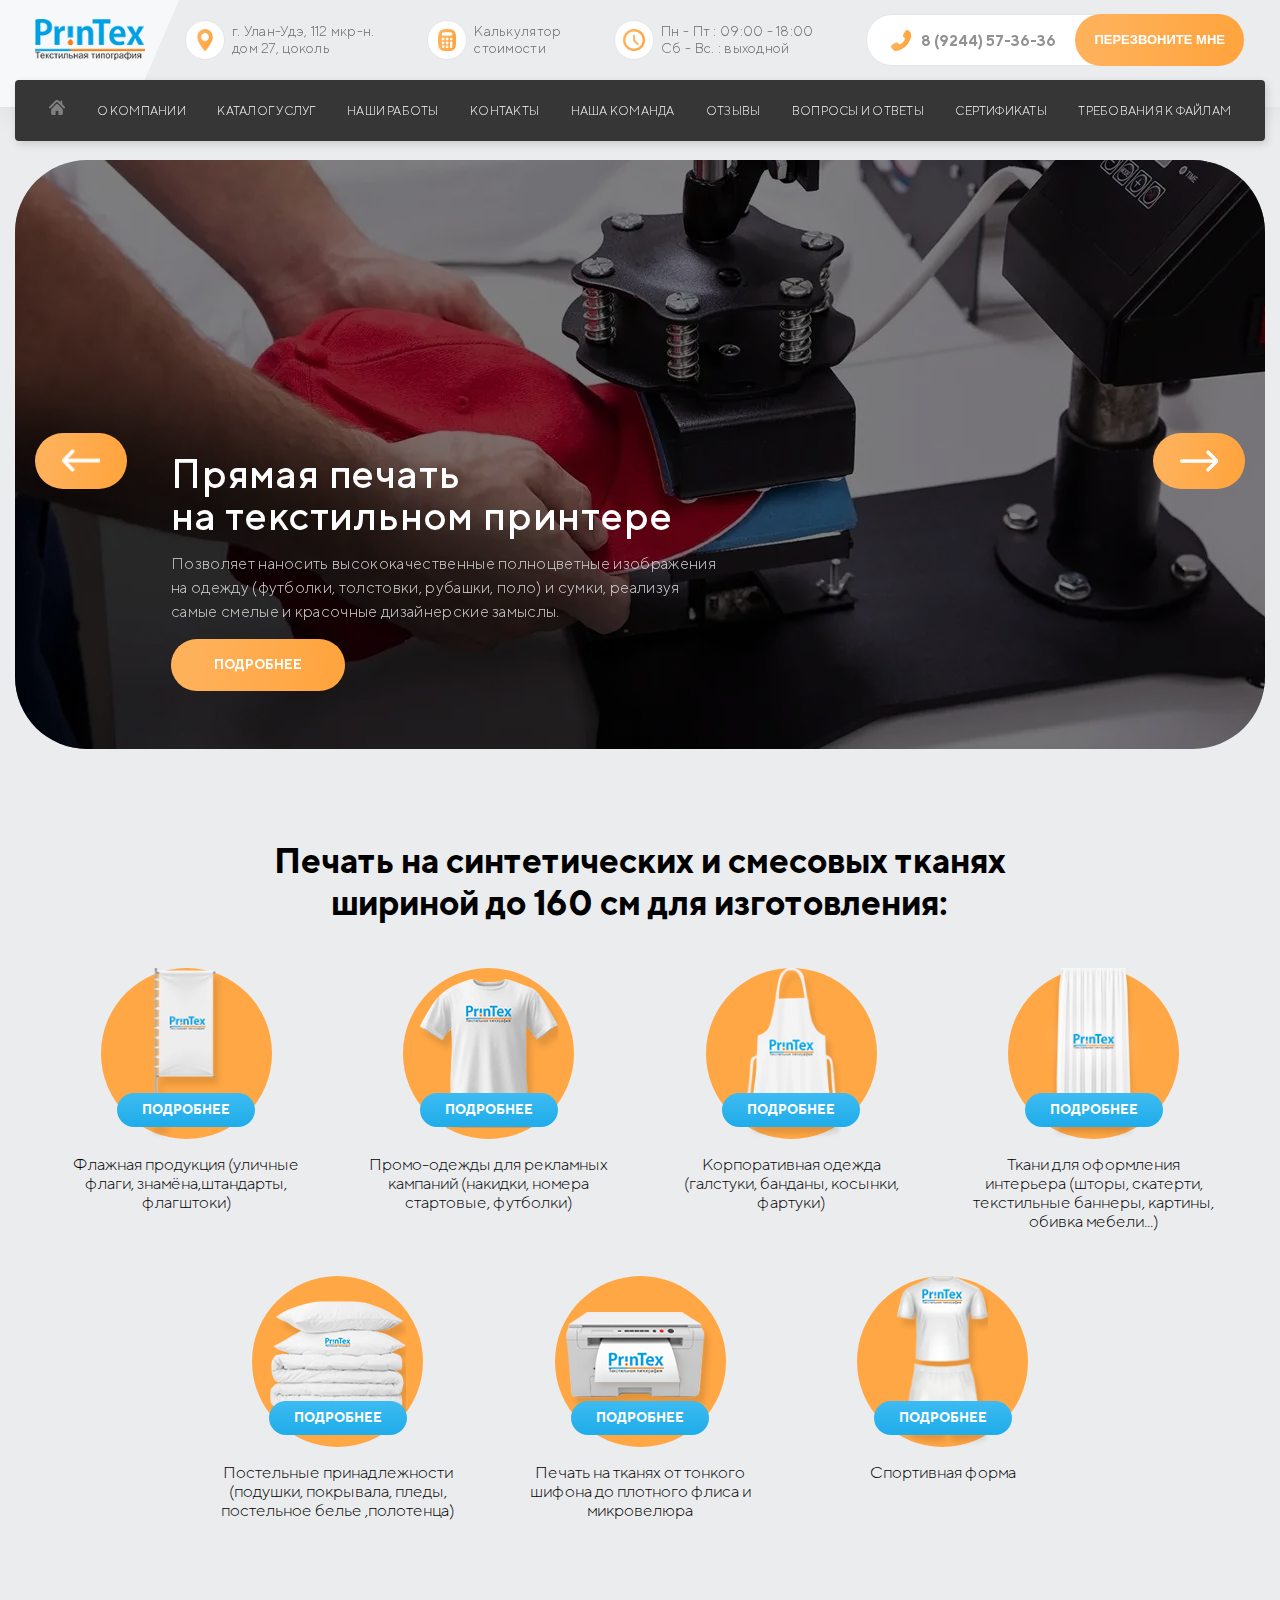
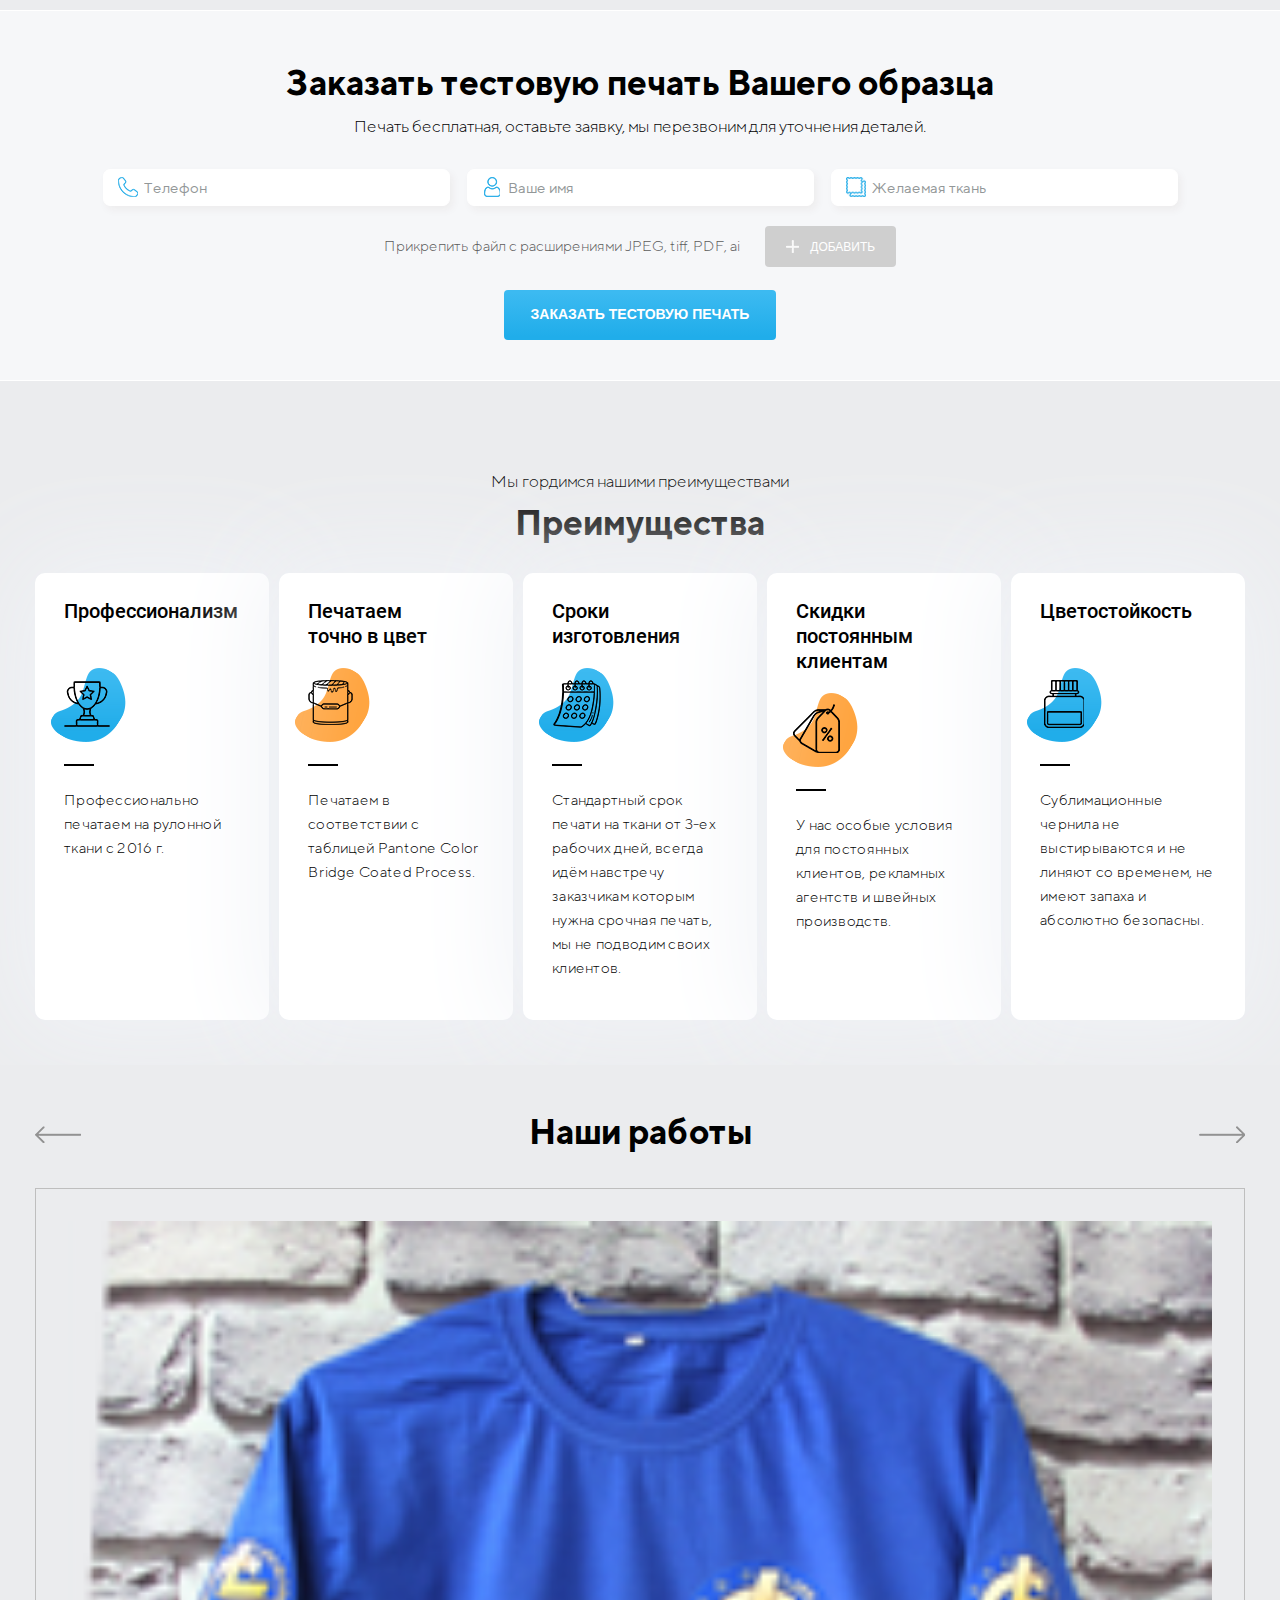
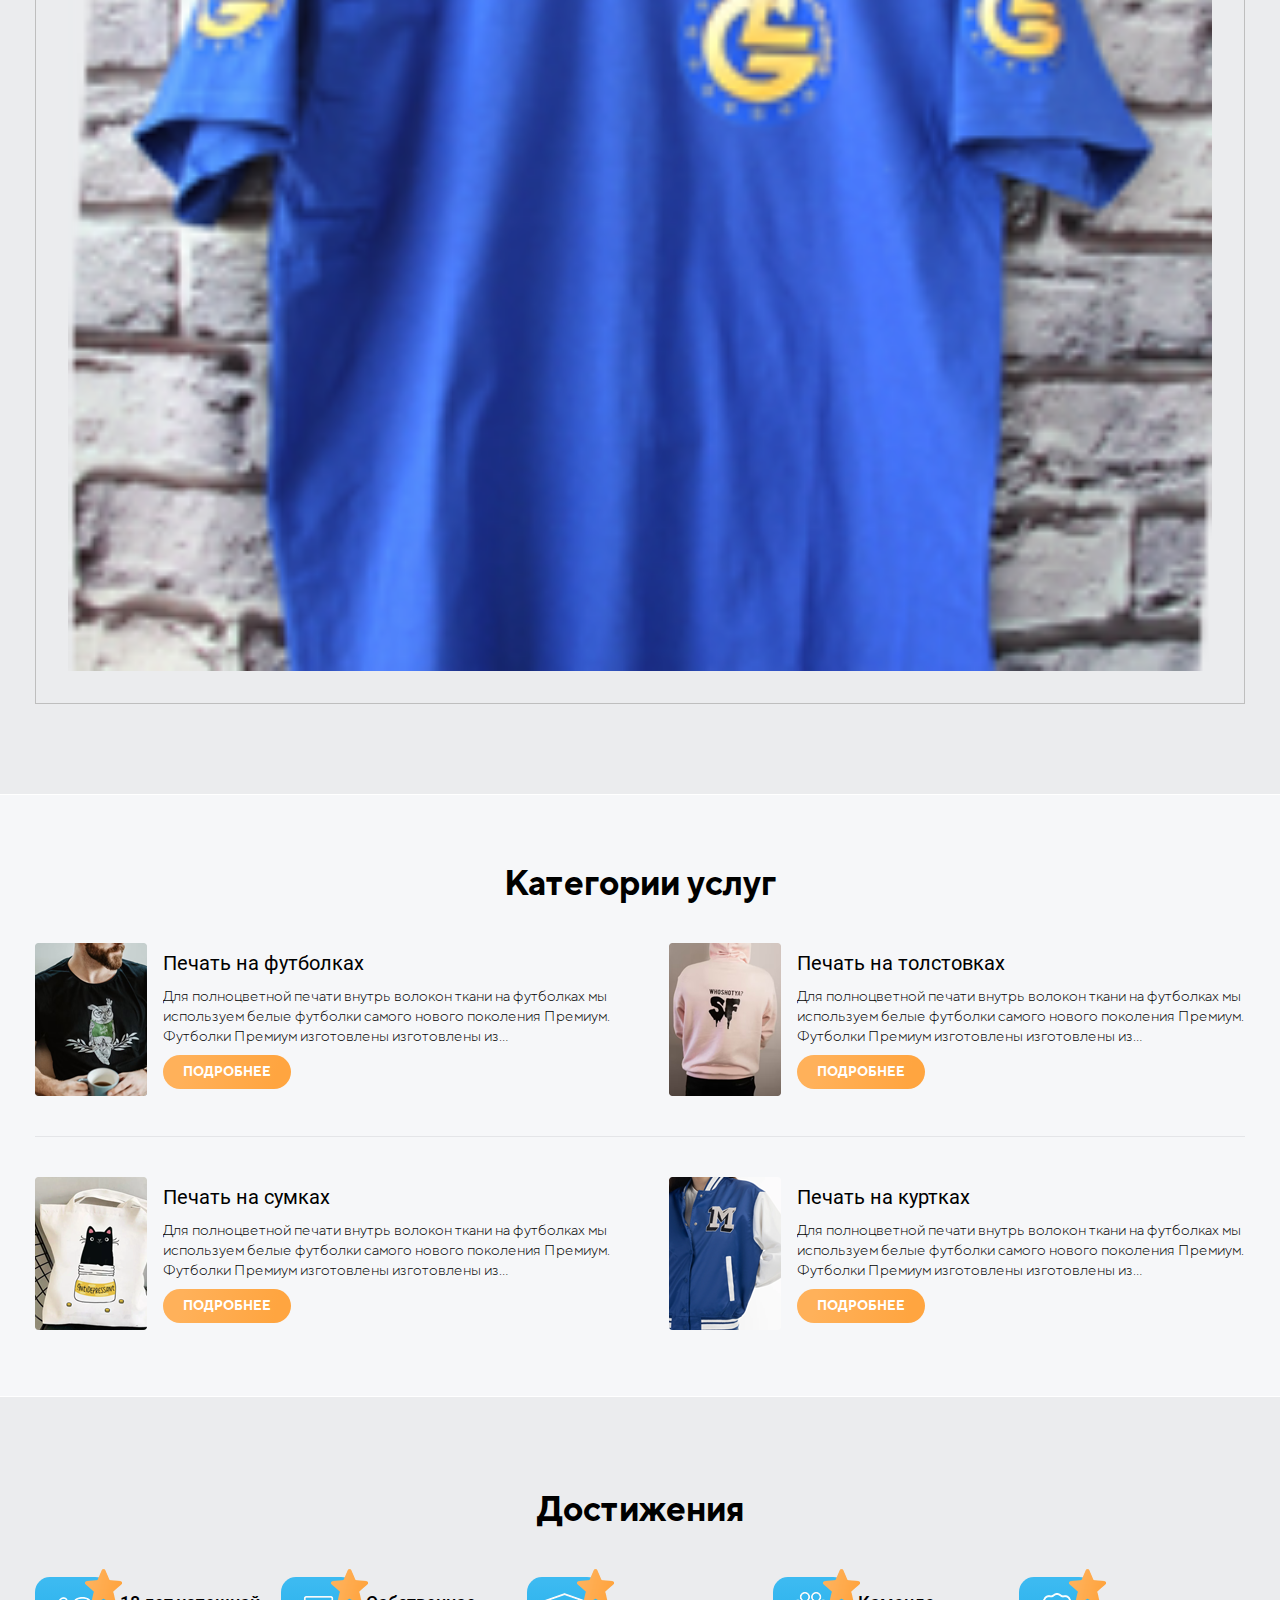
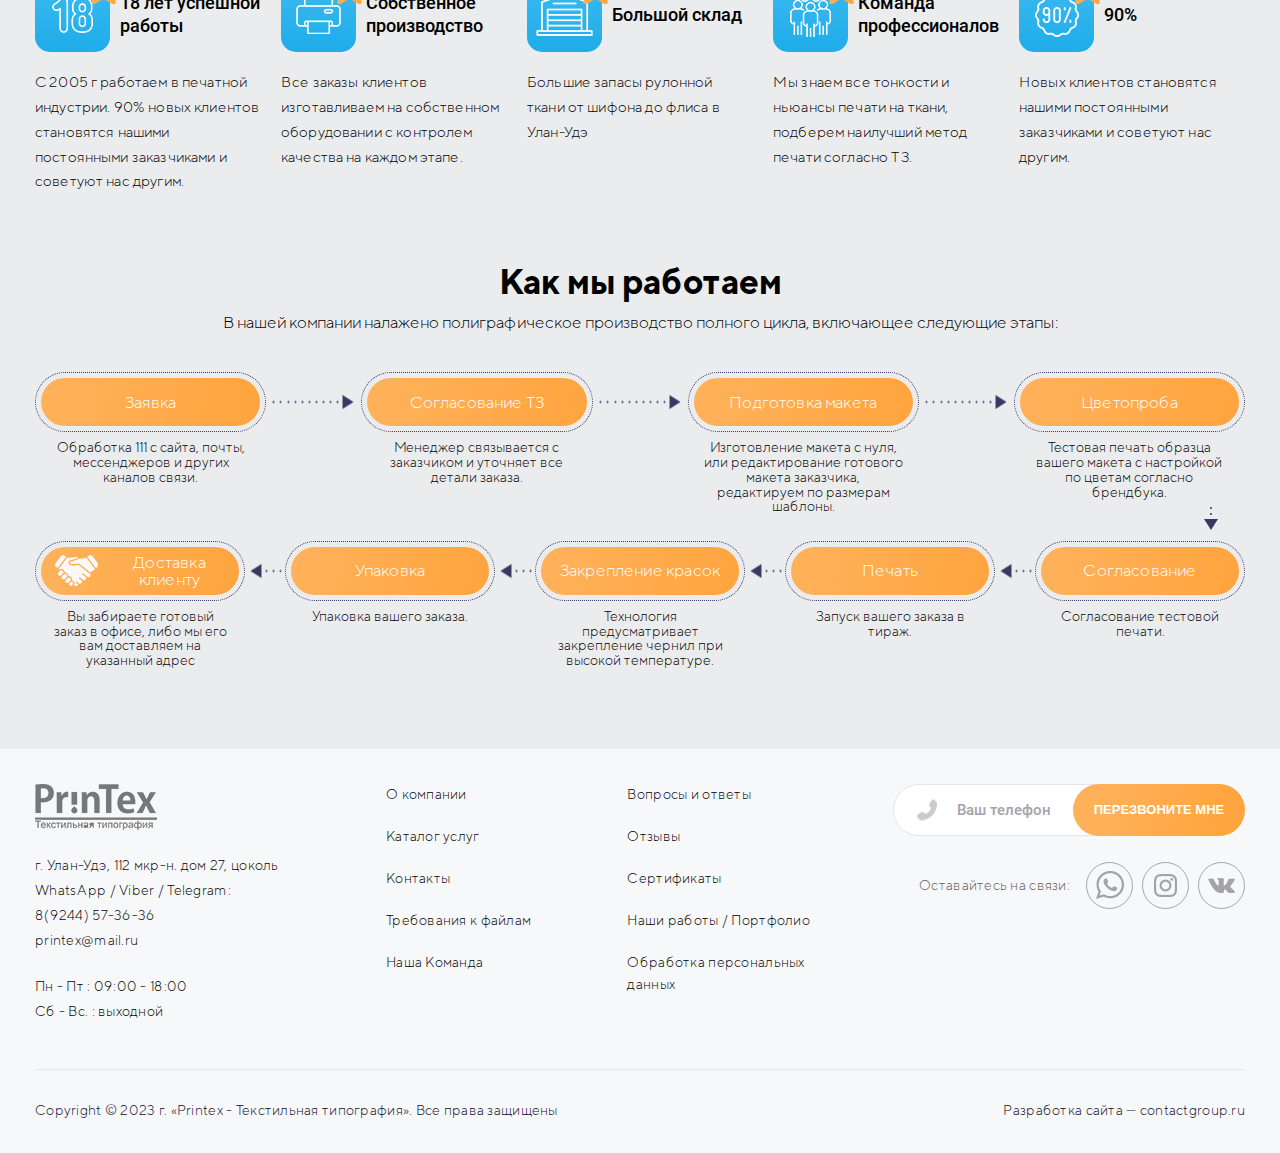
==== commit 5f56866e: "new page" ====
--- a/index.html
+++ b/index.html
@@ -316,7 +316,7 @@
                     <div class="fg">
                         <input type="text" placeholder="Телефон">
                         <span class="fg__icon">
-                            <img src="img/phone.png" alt="">
+                            <img src="img/phone2.png" alt="">
                         </span>
                     </div>
                     <div class="fg">
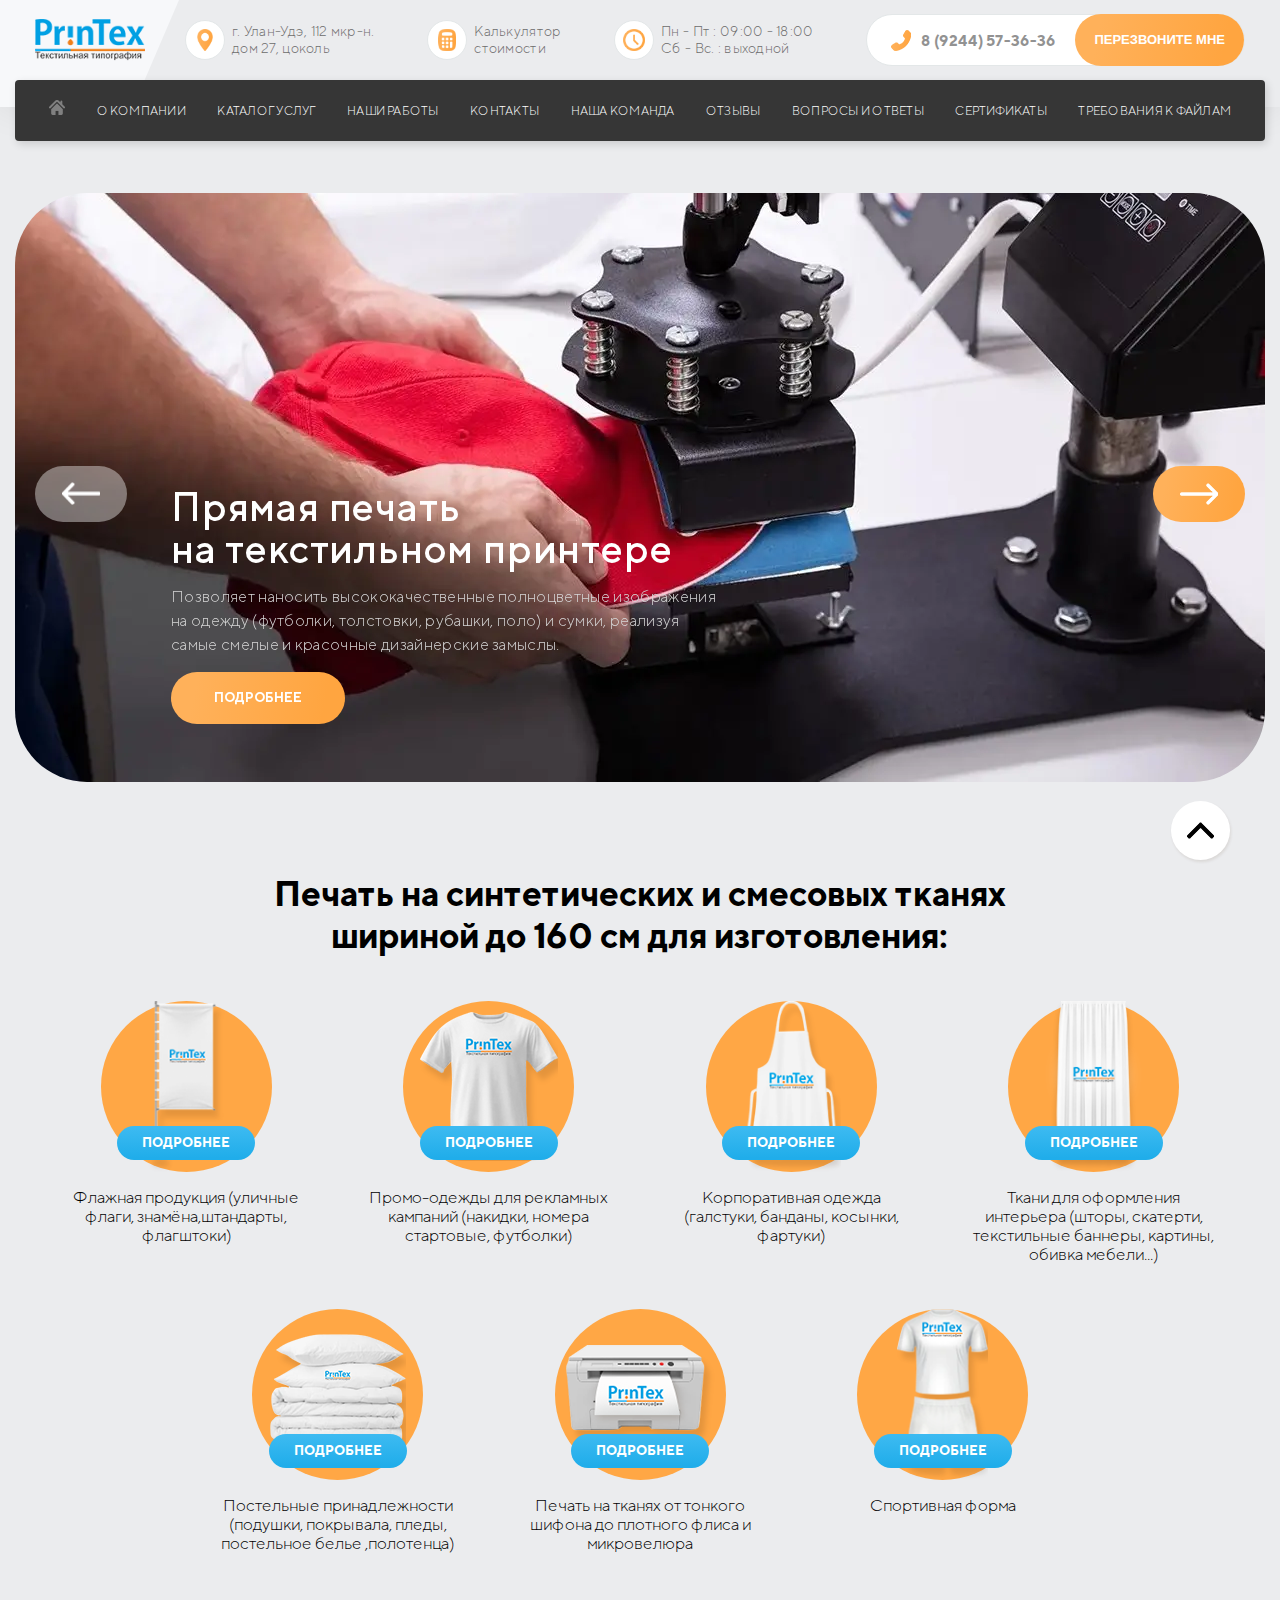
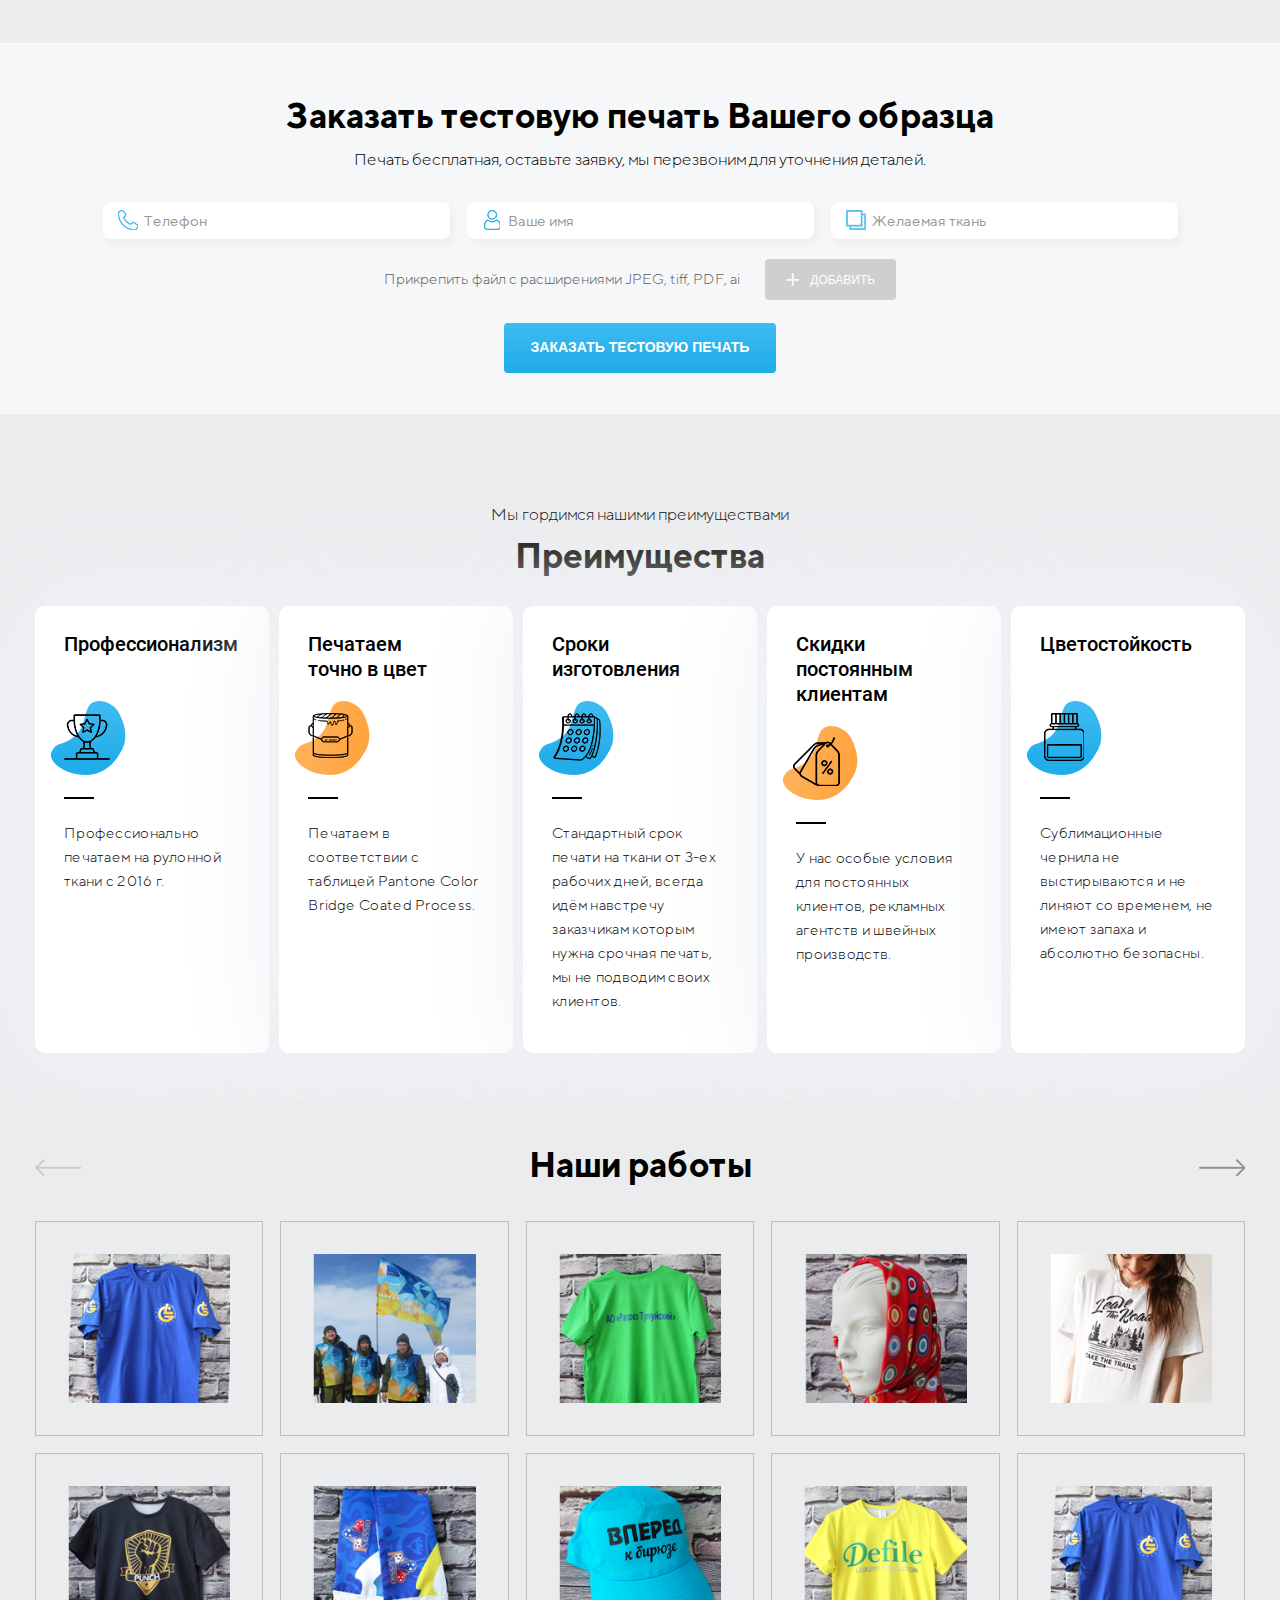
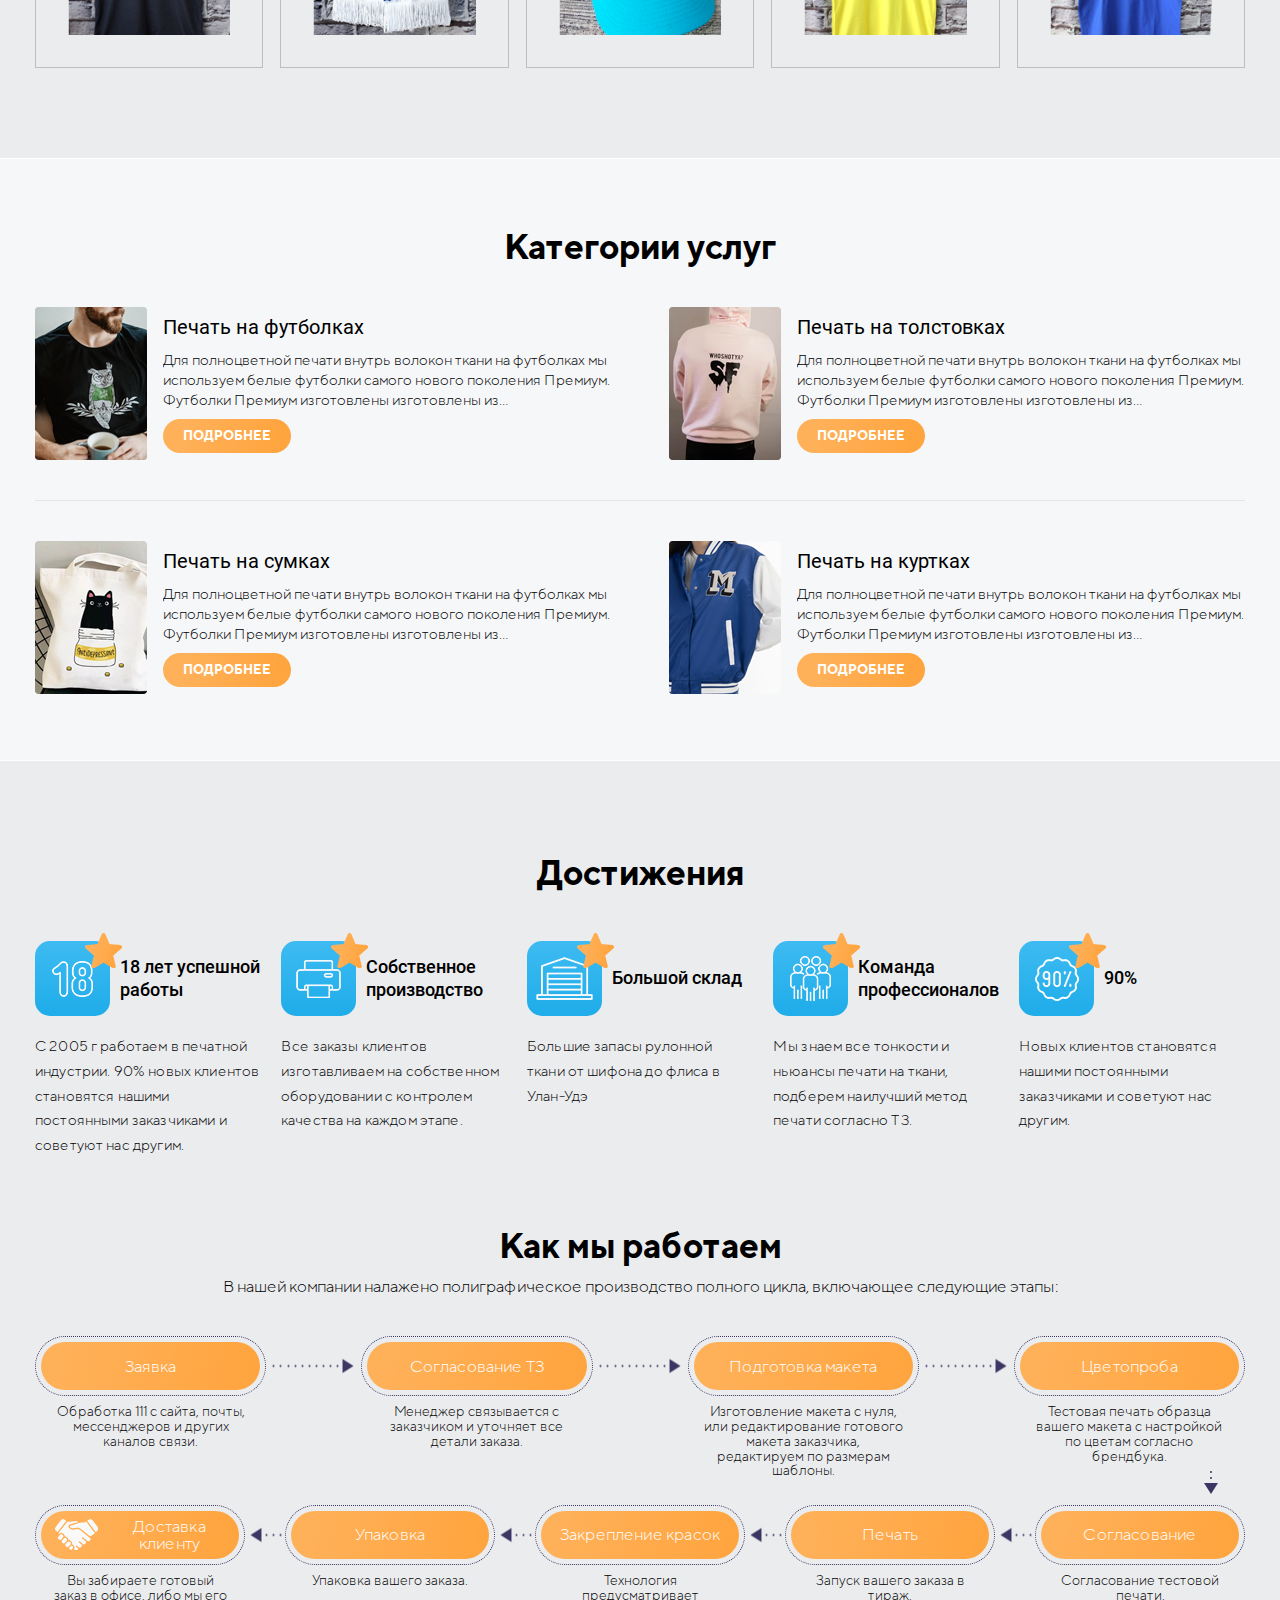
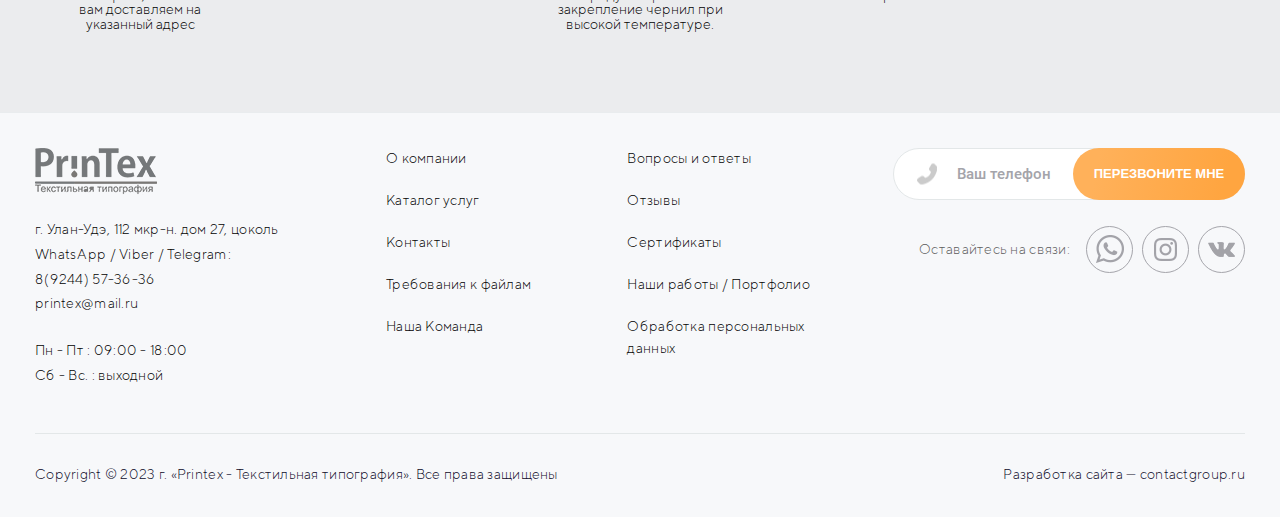
==== commit 8ec13ddf: "fixed bugs" ====
--- a/index.html
+++ b/index.html
@@ -947,7 +947,7 @@
 
     </footer>
 
-    <script src="jquery-3.7.1.min.js"></script>
+    <script src="js/jquery.min.js"></script>
     <script src="js/swiper-bundle.min.js"></script>
     <script src="js/fancybox.umd.js"></script>
     <script src="js/jquery.maskedinput.min.js"></script>
--- a/css/style.min.css
+++ b/css/style.min.css
@@ -1,2 +1,2 @@
-@font-face{font-family:"TT Norms";src:url(../fonts/TTNorms-Light.ttf) format("ttf"),url(../fonts/TTNorms-Light.eot) format("eot"),url(../fonts/TTNorms-Light.woff) format("woff"),url(../fonts/TTNorms-Light.woff2) format("woff2");font-weight:300;font-style:normal;font-display:swap}@font-face{font-family:"TT Norms";src:url(../fonts/TTNorms-Regular.ttf) format("ttf"),url(../fonts/TTNorms-Regular.eot) format("eot"),url(../fonts/TTNorms-Regular.woff) format("woff"),url(../fonts/TTNorms-Regular.woff2) format("woff2");font-weight:400;font-style:normal;font-display:swap}@font-face{font-family:"TT Norms";src:url(../fonts/TTNorms-Medium.ttf) format("ttf"),url(../fonts/TTNorms-Medium.eot) format("eot"),url(../fonts/TTNorms-Medium.woff) format("woff"),url(../fonts/TTNorms-Medium.woff2) format("woff2");font-weight:500;font-style:normal;font-display:swap}@font-face{font-family:"TT Norms";src:url(../fonts/TTNorms-Bold.ttf) format("ttf"),url(../fonts/TTNorms-Bold.eot) format("eot"),url(../fonts/TTNorms-Bold.woff) format("woff"),url(../fonts/TTNorms-Bold.woff2) format("woff2");font-weight:700;font-style:normal;font-display:swap}@font-face{font-family:Roboto;src:url(../fonts/Roboto-Light.ttf) format("ttf"),url(../fonts/Roboto-Light.eot) format("eot"),url(../fonts/Roboto-Light.woff) format("woff"),url(../fonts/Roboto-Light.woff2) format("woff2");font-weight:300;font-style:normal;font-display:swap}@font-face{font-family:Roboto;src:url(../fonts/Roboto-Regular.ttf) format("ttf"),url(../fonts/Roboto-Regular.eot) format("eot"),url(../fonts/Roboto-Regular.woff) format("woff"),url(../fonts/Roboto-Regular.woff2) format("woff2");font-weight:400;font-style:normal;font-display:swap}@font-face{font-family:Roboto;src:url(../fonts/Roboto-Medium.ttf) format("ttf"),url(../fonts/Roboto-Medium.eot) format("eot"),url(../fonts/Roboto-Medium.woff) format("woff"),url(../fonts/Roboto-Medium.woff2) format("woff2");font-weight:500;font-style:normal;font-display:swap}@font-face{font-family:Roboto;src:url(../fonts/Roboto-Black.ttf) format("ttf"),url(../fonts/Roboto-Black.eot) format("eot"),url(../fonts/Roboto-Black.woff) format("woff"),url(../fonts/Roboto-Black.woff2) format("woff2");font-weight:900;font-style:normal;font-display:swap}*,::after,::before{margin:0;padding:0;-webkit-box-sizing:border-box;box-sizing:border-box;-webkit-font-smoothing:antialiased!important;-webkit-tap-highlight-color:transparent;outline:0!important}h1,h2,h3,h4,h5,h6{font-weight:400;font-size:1em}a,body,div,form,h1,h2,h3,h4,h5,li,p,ul{margin:0;padding:0;border:0;text-decoration:none;line-height:1}button,input,textarea{outline:0!important;-webkit-transition:.125s;-o-transition:.125s;transition:.125s}input:active,input[type=checkbox]:focus,input[type=file]:focus,input[type=radio]:focus,input[type=text]:focus{outline:0!important}::-webkit-input-placeholder{color:#222}::-moz-placeholder{color:#222}:-moz-placeholder{color:#222}:-ms-input-placeholder{color:#222}input::-webkit-inner-spin-button,input::-webkit-outer-spin-button{-webkit-appearance:none;margin:0}input[type=number]{-moz-appearance:textfield}html{height:100%;scroll-behavior:smooth;width:100%}svg{-ms-flex-negative:0;flex-shrink:0;height:auto}circle,path,rect,svg{-webkit-transition:.3s;-o-transition:.3s;transition:.3s}a{color:inherit;text-decoration:none;-webkit-transition:.3s;-o-transition:.3s;transition:.3s}a:focus,a:hover{text-decoration:none}li,ul{margin:0;padding:0;list-style:none}i{line-height:100%}fieldset{min-width:0;padding:0;margin:0;border:0}button{cursor:pointer;border:none;outline:0;-webkit-box-sizing:border-box;box-sizing:border-box;-webkit-transition:.3s;-o-transition:.3s;transition:.3s;background-color:inherit;font-size:1em}.swiper-button-next,.swiper-button-prev{z-index:2}.swiper-button-next::after,.swiper-button-prev::after{display:none}img{-webkit-user-select:none;-moz-user-select:none;-o-user-select:none;-ms-user-select:none;user-select:none;-ms-flex-negative:0;flex-shrink:0}html.fixed-body{overflow-y:hidden}body{background-color:#ebecee;font-family:"TT Norms",sans-serif;width:calc(100vw - (100vw - 100%));overflow-x:hidden;font-weight:300;display:-webkit-box;display:-ms-flexbox;display:flex;-webkit-box-orient:vertical;-webkit-box-direction:normal;-ms-flex-direction:column;flex-direction:column;min-height:calc(100 * var(--vh))}body.fixed-body,body.fixed-body2{overflow-y:hidden;padding-right:var(--scrollWidth)}.maincontent{-webkit-box-flex:1;-ms-flex-positive:1;flex-grow:1;display:-webkit-box;display:-ms-flexbox;display:flex;-webkit-box-orient:vertical;-webkit-box-direction:normal;-ms-flex-direction:column;flex-direction:column}.container{max-width:1430px;width:100%;margin:0 auto;padding:0 35px}a:hover{color:#ffb15a}.font2{font-family:Roboto,sans-serif}.m-text h3,.text35{font-size:35px;line-height:120%}.text27{font-size:27px;line-height:120%}.text20{font-size:1.25em;line-height:120%}.text19{font-size:1.1875em;line-height:120%}.text18{font-size:1.125em;line-height:120%}.text17{font-size:17px;line-height:120%}.text16{font-size:1em;line-height:150%}.text15{font-size:15px;line-height:120%}.text14{font-size:.875em;line-height:120%}.text13{font-size:.8125em;line-height:120%}.text12{font-size:.75em;line-height:120%}.text11{font-size:.6875em;line-height:120%}.text10{font-size:.625em;line-height:120%}.extra-bold-text{font-weight:800}.bold-text{font-weight:700}.semi-bold-text{font-weight:600}.medium-text{font-weight:500}.regular-text{font-weight:400}.light-text{font-weight:300}.text-center{text-align:center}@media screen and (max-width:992px){.container{padding:0 16px}.text20-tablet{font-size:1.25em}.text19-tablet{font-size:1.1875em}.text18-tablet{font-size:1.125em}.text17-tablet{font-size:1.0625em}.text16-tablet{font-size:1em}.text15-tablet{font-size:.9375em}.text14-tablet{font-size:.875em}.text13-tablet{font-size:.8125em}.text12-tablet{font-size:.75em}.text11-tablet{font-size:.6875em}.text10-tablet{font-size:.625em}}.m-btn{display:-webkit-box;display:-ms-flexbox;display:flex;-webkit-box-align:center;-ms-flex-align:center;align-items:center;-webkit-box-pack:center;-ms-flex-pack:center;justify-content:center;-webkit-transition:.225s ease-out;-o-transition:.225s ease-out;transition:.225s ease-out;padding:0 40px;height:50px;border-radius:4px;text-transform:uppercase;font-weight:500}.m-btn:focus{-webkit-box-shadow:none;box-shadow:none}.m-btn span{font-size:14px;line-height:120%}.m-btn-primary{background:-o-linear-gradient(348deg,#ffb15a 15%,#ffa540 87%);background:linear-gradient(102deg,#ffb15a 15%,#ffa540 87%);color:#fff}.m-btn-primary:hover{color:#fff;opacity:.9}.m-btn-blue{background:-webkit-gradient(linear,left bottom,left top,color-stop(7%,#20adea),color-stop(95%,#3cbaf1));background:-o-linear-gradient(bottom,#20adea 7%,#3cbaf1 95%);background:linear-gradient(0deg,#20adea 7%,#3cbaf1 95%);color:#fff;height:40px;text-transform:uppercase;border-radius:20px;font-weight:700}.m-btn-blue:hover{color:#fff;opacity:.9}.fg{position:relative;margin:0}.fg label{display:block;font-size:16px;line-height:150%;font-weight:500;font-family:Roboto,sans-serif;margin-bottom:5px}.fg label span{color:#ff2b2b}.fg select{-webkit-appearance:none;-moz-appearance:none;-ms-appearance:none;-o-appearance:none;appearance:none;background-image:url(../img/arrow.png);background-repeat:no-repeat;background-size:10px auto;background-position:right 16px center}.fg select::-ms-expand{display:none}.fg input,.fg select,.fg textarea{border-radius:7px;border:1px solid #c6c6c6;padding:0 30px 0 16px;height:37px;width:100%;font-size:15px;line-height:150%;color:#5b5b5b;font-family:"TT Norms",sans-serif;background-color:transparent}.fg input::-webkit-input-placeholder,.fg select::-webkit-input-placeholder,.fg textarea::-webkit-input-placeholder{color:#929798}.fg input::-moz-placeholder,.fg select::-moz-placeholder,.fg textarea::-moz-placeholder{color:#929798}.fg input:-ms-input-placeholder,.fg select:-ms-input-placeholder,.fg textarea:-ms-input-placeholder{color:#929798}.fg input::-ms-input-placeholder,.fg select::-ms-input-placeholder,.fg textarea::-ms-input-placeholder{color:#929798}.fg input::placeholder,.fg select::placeholder,.fg textarea::placeholder{color:#929798}.fg input:focus,.fg select:focus,.fg textarea:focus{border-color:#9ca0a0;-webkit-box-shadow:0 .25em .4375em 0 rgba(47,63,67,.03),0 .25em .3125em 0 rgba(0,0,0,.02) inset;box-shadow:0 .25em .4375em 0 rgba(47,63,67,.03),0 .25em .3125em 0 rgba(0,0,0,.02) inset}.fg input:disabled,.fg select:disabled,.fg textarea:disabled{pointer-events:none;background:#f6f6f6!important;color:rgba(0,0,0,.4)}.fg textarea{padding-top:10px;padding-bottom:10px;height:97px;resize:none}.fg__field{position:relative}.fg._type2 input{border:none;border-bottom:1px solid #ccc;border-radius:0;height:40px;font-weight:300}.fg._type2 input::-webkit-input-placeholder{color:#b8b8b8}.fg._type2 input::-moz-placeholder{color:#b8b8b8}.fg._type2 input:-ms-input-placeholder{color:#b8b8b8}.fg._type2 input::-ms-input-placeholder{color:#b8b8b8}.fg._type2 input::placeholder{color:#b8b8b8}.fg._type3 label{font-family:"TT Norms",sans-serif;color:#5b5b5b;margin:0 0 5px;font-size:15px;line-height:133%;font-weight:300}.file-input,.file-input2,.m-check,.m-radio{position:relative}.file-input input,.file-input2 input,.m-check input,.m-radio input{position:absolute;opacity:0;width:100%;height:100%;left:0;top:0;z-index:2;cursor:pointer}.m-check label,.m-radio label{position:relative;cursor:pointer;display:-webkit-box;display:-ms-flexbox;display:flex;-webkit-box-align:center;-ms-flex-align:center;align-items:center;padding-left:37px;min-height:26px;padding-top:.0625em;font-size:13px;line-height:140%}.m-check label span,.m-radio label span{line-height:inherit}.m-check label:after,.m-check label:before,.m-radio label:after,.m-radio label:before{pointer-events:none}.m-check label:before,.m-radio label:before{content:'';position:absolute;z-index:1;left:0;top:50%;-webkit-transform:translateY(-50%);-ms-transform:translateY(-50%);transform:translateY(-50%);border:1px solid #c6c6c6;width:26px;height:26px;background-size:0 auto;background-repeat:no-repeat;background-position:center;-webkit-transition:none;-o-transition:none;transition:none}.m-check label a,.m-radio label a{text-decoration:underline;position:relative;z-index:2}.m-check._big label,.m-radio._big label{padding-top:0}.m-check._big label span,.m-radio._big label span{font-size:1em;line-height:140%}.m-check._gray label,.m-radio._gray label{color:#6b6e72}.m-check._error input:not(:checked)~label:before,.m-radio._error input:not(:checked)~label:before{border-color:#ff1515}.m-check input:checked+label::before{background-size:10px auto}.m-check label:before{border-radius:3px;background-image:url(../img/check.png)}.m-check._gray label{color:#787878}.m-radio input:checked~label:before{border:none;background-size:100% auto}.m-radio label:before{border-radius:50%;background-image:url(../img/radio.svg)}.m-radio label span{display:block;line-height:157%;color:#5b626c;margin-top:.125em}.cartcalc{max-width:100%;width:70px;position:relative}.cartcalc:before{content:'';position:absolute;top:0;right:0;border:1px solid #c6c6c6;background-color:#fff;border-radius:0 7px 7px 0;height:100%;width:26px}.cartcalc img,.cartcalc svg{width:100%}.cartcalc input{padding-right:30px}.cartcalc button{position:absolute;right:8px;width:10px;display:-webkit-box;display:-ms-flexbox;display:flex;-webkit-box-align:center;-ms-flex-align:center;align-items:center;-webkit-box-pack:center;-ms-flex-pack:center;justify-content:center}.cartcalc button:hover{background-color:#e6e6ec}.cartcalc .ccalc-plus{top:8px}.cartcalc .ccalc-minus{bottom:8px}.rating-block{display:-webkit-box;display:-ms-flexbox;display:flex;-webkit-box-align:center;-ms-flex-align:center;align-items:center}.rating-block__num{display:-webkit-box;display:-ms-flexbox;display:flex;-webkit-box-align:center;-ms-flex-align:center;align-items:center;-webkit-box-ordinal-group:0;-ms-flex-order:-1;order:-1;font-size:25px;font-weight:700;margin-right:.33em}.rating-block._disabled{pointer-events:none}.rating{cursor:pointer}.rating__stars{width:8.25em;max-width:100%;position:relative}.rating__stars img{width:100%;display:block}.rating__fill{width:0;position:absolute;top:0;left:0;height:100%;overflow:hidden}.rating__fill img{width:8.25em;display:block}.file-input{background-color:#fff;border:1px solid #c6c6c6;border-radius:7px;padding:4px;display:-webkit-box;display:-ms-flexbox;display:flex;-webkit-box-align:center;-ms-flex-align:center;align-items:center}.file-input__btn{padding:0 16px;height:30px;background-color:#cbcbcb;border-radius:3px;font-size:14px;font-weight:300;color:#fff;font-family:Roboto,sans-serif;text-transform:unset}.file-input__hint{margin-left:17px;font-size:11px;line-height:150%;font-family:Roboto,sans-serif}.pagination{margin-top:32px}.pagination__items{display:-webkit-box;display:-ms-flexbox;display:flex}.pagination__item{width:45px;height:40px;background-color:#dadbdd;border-radius:20px;display:-webkit-box;display:-ms-flexbox;display:flex;-webkit-box-align:center;-ms-flex-align:center;align-items:center;-webkit-box-pack:center;-ms-flex-pack:center;justify-content:center;margin:0 7px 0 0;font-size:15px}.pagination__item svg{width:1.0625em;height:auto}.pagination__item._active{pointer-events:none}.pagination__item._active,.pagination__item:hover{color:#fff;background-image:-o-linear-gradient(348deg,#ffb15a 13%,#ffa540 88%);background-image:linear-gradient(102deg,#ffb15a 13%,#ffa540 88%)}.pagination__item._btn{padding:0 1.5em}.tabs{display:-webkit-box;display:-ms-flexbox;display:flex}.tab{background-color:#f9fafb;-webkit-box-shadow:0 10px 38px 0 rgba(0,0,0,.05);box-shadow:0 10px 38px 0 rgba(0,0,0,.05);border-radius:3px;height:54px;padding:0 28px;display:-webkit-box;display:-ms-flexbox;display:flex;-webkit-box-align:center;-ms-flex-align:center;align-items:center;position:relative;font-weight:400;font-family:Roboto,sans-serif;color:#c5c6c7;-webkit-transition:.3s;-o-transition:.3s;transition:.3s}.tab:not(:last-child){margin:0 12px 0 0}.tab span{font-size:15px}.tab:hover{background-color:transparent;cursor:pointer}.tab._active{background-color:#fff;color:#646466;pointer-events:none;-webkit-box-shadow:none;box-shadow:none}.tab-content{display:none}.tab-content._active{display:block}.socials{display:-webkit-box;display:-ms-flexbox;display:flex;-webkit-box-align:center;-ms-flex-align:center;align-items:center}.socials__item{padding:0;width:47px;height:47px;border-radius:50%;display:-webkit-box;display:-ms-flexbox;display:flex;-webkit-box-align:center;-ms-flex-align:center;align-items:center;-webkit-box-pack:center;-ms-flex-pack:center;justify-content:center}.socials__item:not(:last-child){margin:0 25px 0 0}.socials__item img{max-width:27px;max-height:27px}.compare-btn,.favourite-btn{display:-webkit-box;display:-ms-flexbox;display:flex;-webkit-box-align:center;-ms-flex-align:center;align-items:center;-webkit-box-pack:center;-ms-flex-pack:center;justify-content:center}.compare-btn svg,.favourite-btn svg{width:100%;height:auto}.favourite-btn{width:1.4375em}.favourite-btn:hover path{opacity:1}.favourite-btn._added path{opacity:1;stroke:#ff2b2b;fill:#ff2b2b}.compare-btn{width:1.5em}.compare-btn._added g,.compare-btn:hover g{opacity:1}.compare-btn._added line{stroke:#ff2b2b}.m-backdrop{position:relative}.m-backdrop:after{content:'';position:absolute;top:0;left:0;width:100%;height:100%;background:rgba(0,0,0,.5);pointer-events:none;border-radius:inherit}._scale-img{overflow:hidden}._scale-img:hover img{-webkit-transform:scale(1.05);-ms-transform:scale(1.05);transform:scale(1.05)}._scale-img img{-webkit-transition:.6s;-o-transition:.6s;transition:.6s}.page-top{padding:28px 0}.page-top .breadcrumbs{margin-bottom:20px}.page-top .breadcrumbs:last-child{margin-bottom:0}.breadcrumbs{color:#0c0927}.breadcrumbs__item{position:relative;display:inline;font-size:15px;line-height:130%;font-weight:300;letter-spacing:.01em}.breadcrumbs__item:not(:first-child){margin-left:.75em}.breadcrumbs__item:not(:first-child):before{content:'/';position:absolute;z-index:1;top:-.03125em;right:100%;margin-right:.25em}.breadcrumbs__item:last-child{pointer-events:none}.modal-bg{position:fixed;top:0;left:0;width:100%;height:calc(100 * var(--vh));background-color:#000;opacity:.5}.modal{position:fixed;left:0;top:0;width:100%;height:calc(100 * var(--vh));overflow-y:auto;z-index:80;opacity:0;pointer-events:none;padding:1em 0;text-align:center}.modal:after{content:'';display:inline-block;height:100%;vertical-align:middle;margin-right:-4px}.modal__dialog{text-align:left;vertical-align:middle;background-color:#fff;-webkit-box-shadow:0 0 8px rgba(0,0,0,.05);box-shadow:0 0 8px rgba(0,0,0,.05);border-radius:20px;width:638px;max-width:calc(100% - 20px);position:relative;z-index:3;display:inline-block;padding:24px 0 0;overflow:hidden}.modal._active{opacity:1;pointer-events:unset}.modal._active .modal__bg{display:block}.modal__top{padding:0 2em;text-align:center}.modal .close-btn{width:20px;display:-webkit-box;display:-ms-flexbox;display:flex;-webkit-box-align:center;-ms-flex-align:center;align-items:center;-webkit-box-pack:center;-ms-flex-pack:center;justify-content:center;-ms-flex-negative:0;flex-shrink:0;position:absolute;top:24px;right:20px}.modal__bottom{min-height:100px;background:#f6f7f9;padding:18px 20px;display:-webkit-box;display:-ms-flexbox;display:flex;-webkit-box-orient:vertical;-webkit-box-direction:normal;-ms-flex-direction:column;flex-direction:column;-webkit-box-align:center;-ms-flex-align:center;align-items:center;-webkit-box-pack:center;-ms-flex-pack:center;justify-content:center;margin-top:24px}.modal__product{margin-top:15px;padding:8px 20px;background:#f6f7f9;text-align:center;font-size:17px;line-height:130%;font-weight:400}.modal__grid{display:grid;grid-template-columns:135px calc(100% - 160px);gap:25px;padding:30px 40px 6px}.modal__img img{width:100%;display:block;border-radius:10px}.modal__fields{display:grid;grid-template-columns:100%;gap:16px}.modal__wrap{display:grid;grid-template-columns:repeat(2,calc(50% - 8px));gap:16px}.modal__result{padding:0 30px;font-size:16px;line-height:150%;color:#383838;font-family:Roboto,sans-serif}.modal__result-num{font-size:30px;font-weight:500}.modal__result-currency{font-size:20px}.modal__hint{font-size:15px;line-height:120%;text-align:center;margin-bottom:18px;font-family:Roboto,sans-serif;color:#5b5b5b}.order-modal .modal__dialog{width:730px}.order-modal__desc{max-width:420px;margin:15px auto 0;text-align:center;font-size:17px;line-height:130%}.order-modal .modal__hint{font-size:13px;line-height:115%;font-family:Roboto,sans-serif;max-width:535px;margin-left:auto;margin-right:auto}.order-form{padding:32px 60px 8px;display:grid;grid-template-columns:100%;gap:15px}.order-form__field{display:grid;grid-template-columns:230px calc(100% - 246px);gap:5px 16px}.order-form__field .order-form__title,.order-form__field label{font-family:"TT Norms",sans-serif;color:#5b5b5b;margin:0;font-size:15px;line-height:133%;text-align:right;font-weight:300}.order-form__field label{padding-top:8px}.order-form__price{font-size:15px;line-height:167%}.order-form__price span{font-size:25px;font-weight:700}.order-form__count{display:-webkit-box;display:-ms-flexbox;display:flex;-webkit-box-align:center;-ms-flex-align:center;align-items:center}.order-form__count-text{font-size:12px;line-height:125%;color:#5b5b5b;margin-left:15px}.call-modal .modal__dialog{width:491px}.call-form{padding:46px 70px 10px;display:grid;grid-template-columns:100%;gap:22px}.call-form .m-check{margin-top:10px}@media screen and (max-width:576px){.modal__grid{padding:20px 15px 0;grid-template-columns:100%}.modal__img{max-width:200px;margin:0 auto}.modal__wrap{grid-template-columns:100%}}.header{padding-bottom:27px;background-color:#ebecee;-webkit-box-shadow:0 0 38px 0 rgba(0,0,0,.09);box-shadow:0 0 38px 0 rgba(0,0,0,.09);position:relative;z-index:20}.header__inner{position:relative;z-index:3;padding:14px 0;display:-webkit-box;display:-ms-flexbox;display:flex;-webkit-box-align:center;-ms-flex-align:center;align-items:center;-webkit-box-pack:justify;-ms-flex-pack:justify;justify-content:space-between}.header__inner:before{content:'';position:absolute;top:0;right:100%;margin-right:-190px;-webkit-clip-path:polygon(0 0,100% 0,calc(100% - 46px) 100%,0 100%);clip-path:polygon(0 0,100% 0,calc(100% - 46px) 100%,0 100%);height:calc(100% + 27px);width:30000px;background-color:#f7f8fa}.header__logo{margin-right:77px;width:132px;display:block;-ms-flex-negative:0;flex-shrink:0;position:relative;z-index:2}.header__logo img{width:100%;display:block}.menu{display:-webkit-box;display:-ms-flexbox;display:flex;-webkit-box-align:center;-ms-flex-align:center;align-items:center;-webkit-box-pack:justify;-ms-flex-pack:justify;justify-content:space-between;-webkit-box-flex:1;-ms-flex-positive:1;flex-grow:1}.nav{position:absolute;width:calc(100% + 40px);left:-20px;top:100%;background-color:#363636;-webkit-box-shadow:2px 3px 8px 0 rgba(0,0,0,.14);box-shadow:2px 3px 8px 0 rgba(0,0,0,.14);border-radius:4px;padding:0 34px;display:-webkit-box;display:-ms-flexbox;display:flex;-webkit-box-align:center;-ms-flex-align:center;align-items:center;-webkit-box-pack:justify;-ms-flex-pack:justify;justify-content:space-between;min-height:61px;color:#fff}.nav__link{font-size:14px;line-height:22px;text-transform:uppercase;letter-spacing:.02em}.nav__link:hover{color:#ffb15a}.nav__link--main span{display:none}.nav__link--main img{width:16px}.feedback{padding-left:24px;height:52px;background-color:rgba(255,255,255,.98);border:1px solid #e3e7e8;display:-webkit-box;display:-ms-flexbox;display:flex;-webkit-box-align:center;-ms-flex-align:center;align-items:center;border-radius:26px}.feedback__phone{color:#929292;display:-webkit-box;display:-ms-flexbox;display:flex;-webkit-box-align:center;-ms-flex-align:center;align-items:center;font-size:15px;font-weight:900}.feedback__phone img{width:20px;margin-right:10px}.feedback__btn{border-radius:26px;-ms-flex-negative:0;flex-shrink:0;height:52px;padding:0 19px;font-weight:700;text-transform:uppercase;margin-left:19px}.feedback__btn span{font-size:13px}.header-info{display:-webkit-box;display:-ms-flexbox;display:flex;-webkit-box-align:center;-ms-flex-align:center;align-items:center}.header-info__icon{width:57px;height:52px;border:1px solid #e3e7e8;display:-webkit-box;display:-ms-flexbox;display:flex;-webkit-box-align:center;-ms-flex-align:center;align-items:center;-webkit-box-pack:center;-ms-flex-pack:center;justify-content:center;background-color:#fff;border-radius:26px;margin-right:14px;-ms-flex-negative:0;flex-shrink:0}.header-info__icon img{max-width:31px;max-height:31px}.header-info__text{font-size:14px;line-height:17px;font-weight:300;letter-spacing:.02em;color:#6b6b6b}.burger{display:none}.footer{padding:35px 0 32px;border-top:1px solid #e9ecee;background-color:#f7f8fa}.footer__top{display:-webkit-box;display:-ms-flexbox;display:flex;-webkit-box-pack:justify;-ms-flex-pack:justify;justify-content:space-between}.footer__col{margin-right:40px}.footer__col:last-child{margin-right:0}.footer__logo{display:block;width:122px}.footer__logo img{width:100%;display:block}.footer__info{font-size:14px;line-height:178%;letter-spacing:.02em;margin-top:22px;min-width:310px}.footer__info a{white-space:nowrap}.footer__bottom{display:-webkit-box;display:-ms-flexbox;display:flex;-webkit-box-align:center;-ms-flex-align:center;align-items:center;-webkit-box-pack:justify;-ms-flex-pack:justify;justify-content:space-between;border-top:1px solid #e3e7e8;margin-top:45px;padding-top:30px}.footer__by,.footer__c{font-size:14px;line-height:150%;letter-spacing:.02em;color:#0c0927}.footer-nav{max-width:480px;-webkit-column-count:2;-moz-column-count:2;column-count:2}.footer-nav li{width:100%;display:inline-block;margin-bottom:20px}.footer-nav a{font-size:14px;line-height:157%;letter-spacing:.02em}.footer-subscribe{width:352px;position:relative}.footer-subscribe__btn{position:absolute;top:0;right:0;width:172px;height:52px;border-radius:26px;font-weight:700;padding:0 20px}.footer-subscribe__btn span{font-size:13px}.footer-subscribe__field{position:relative}.footer-subscribe__field input{width:100%;height:52px;border:1px solid #e3e7e8;border-radius:26px;padding-right:180px;padding-left:63px;font-size:15px;font-weight:500;font-family:Roboto,sans-serif}.footer-subscribe__field input::-webkit-input-placeholder{color:#a4a4aa}.footer-subscribe__field input::-moz-placeholder{color:#a4a4aa}.footer-subscribe__field input:-ms-input-placeholder{color:#a4a4aa}.footer-subscribe__field input::-ms-input-placeholder{color:#a4a4aa}.footer-subscribe__field input::placeholder{color:#a4a4aa}.footer-subscribe__icon{position:absolute;top:50%;-webkit-transform:translateY(-50%);-ms-transform:translateY(-50%);transform:translateY(-50%);left:24px;width:1.25em}.footer-socials{display:-webkit-box;display:-ms-flexbox;display:flex;-webkit-box-align:center;-ms-flex-align:center;align-items:center;-webkit-box-pack:end;-ms-flex-pack:end;justify-content:flex-end;margin-top:26px}.footer-socials__title{font-size:14px;letter-spacing:.02em;color:#5b5b5b;margin-right:7px}.footer-socials__item{width:47px;height:47px;border:1px solid #a5a5ab;border-radius:50%;display:-webkit-box;display:-ms-flexbox;display:flex;-webkit-box-align:center;-ms-flex-align:center;align-items:center;-webkit-box-pack:center;-ms-flex-pack:center;justify-content:center;margin-left:9px}.footer-socials__item img{max-width:28px;max-height:28px}.footer-socials__item:hover{border-color:#ffb15a}.scroll-up{z-index:22;position:fixed;right:50px;bottom:40px;width:59px;height:59px;background-color:#fff;-webkit-box-shadow:1px 2px 3px 0 rgba(72,39,9,.1);box-shadow:1px 2px 3px 0 rgba(72,39,9,.1);-webkit-transition:.3s;-o-transition:.3s;transition:.3s;display:-webkit-box;display:-ms-flexbox;display:flex;-webkit-box-align:center;-ms-flex-align:center;align-items:center;-webkit-box-pack:center;-ms-flex-pack:center;justify-content:center;border-radius:50%;cursor:pointer;opacity:0;visibility:hidden}.scroll-up:hover path{stroke:#000}.scroll-up img{width:27px}.scroll-up--active{visibility:visible;opacity:1}.text{font-family:Roboto,sans-serif;font-size:14px;line-height:120%}.text p{font-size:14px;line-height:120%;color:#686868}.text p:not(:last-child){margin:0 0 5px}.text h3{font-size:20px;line-height:120%;font-weight:500;margin-bottom:12px}.text hr{display:block;height:24px;opacity:0;margin:0}.catalog-item{padding-bottom:50px}.catalog-item__inner{display:grid;grid-template-columns:500px calc(100% - 545px);gap:45px}.gallery__img{display:block;position:relative;padding-bottom:93.4%;border-radius:10px}.gallery__img img{position:absolute;top:0;left:0;width:100%;height:100%;-o-object-fit:cover;object-fit:cover;border-radius:inherit}.gallery__big .swiper{border-radius:10px}.gallery__small{margin-top:17px;padding:0 46px;position:relative}.gallery__small .swiper{width:calc(100% + 15px)}.gallery__small .swiper-slide{width:25%;padding-right:15px;cursor:pointer}.gallery__small .gallery__img{padding-bottom:100%}.gallery .swiper-button{background:-o-linear-gradient(348deg,#ffb15a 15%,#ffa540 87%);background:linear-gradient(102deg,#ffb15a 15%,#ffa540 87%);width:33px;height:33px;border-radius:50%;display:-webkit-box;display:-ms-flexbox;display:flex;-webkit-box-align:center;-ms-flex-align:center;align-items:center;-webkit-box-pack:center;-ms-flex-pack:center;justify-content:center;margin:0;top:50%;-webkit-transform:translateY(-50%);-ms-transform:translateY(-50%);transform:translateY(-50%)}.gallery .swiper-button img{width:18px}.gallery .swiper-button-prev{left:0}.gallery .swiper-button-next{right:0}.catalog-info{min-height:100%;background-color:#f4f5f7;border:2px solid #fff;border-radius:33px;padding:25px;display:-webkit-box;display:-ms-flexbox;display:flex;-webkit-box-orient:vertical;-webkit-box-direction:normal;-ms-flex-direction:column;flex-direction:column}.catalog-info .tab._active{z-index:3}.catalog-info .tab-content{-webkit-box-shadow:0 10px 38px 0 rgba(0,0,0,.05);box-shadow:0 10px 38px 0 rgba(0,0,0,.05);border-radius:3px;background-color:#fff;padding:26px;margin-top:-5px;position:relative;z-index:2;-webkit-box-flex:1;-ms-flex-positive:1;flex-grow:1}.catalog-info .tab-content._active{display:-webkit-box;display:-ms-flexbox;display:flex;-webkit-box-orient:vertical;-webkit-box-direction:normal;-ms-flex-direction:column;flex-direction:column}.catalog-info__nav{margin-top:auto;padding-top:40px}.services{padding:50px 0 115px}.services__top{text-align:center;padding:0 60px}.slider__wrap{overflow:hidden}.services-slider,.works-slider{margin-top:36px;position:relative}.services-slider .swiper-nav,.works-slider .swiper-nav{display:-webkit-box;display:-ms-flexbox;display:flex;-webkit-box-align:center;-ms-flex-align:center;align-items:center;-webkit-box-pack:justify;-ms-flex-pack:justify;justify-content:space-between;left:0;bottom:100%;position:absolute;width:100%;margin-bottom:45px}.services-slider .swiper-button,.works-slider .swiper-button{position:static;margin:0;width:46px;height:17px}.services-slider .swiper-button img,.works-slider .swiper-button img{width:100%;display:block}.services-slider .swiper-container{width:calc(100% + 16px)}.services-slider .swiper-slide{width:25%;padding-right:16px}.service-card{position:relative;max-height:333px;overflow:hidden}.service-card._active .service-card__content{color:#fff;background-color:#62b6da}.service-card._active .service-card__links{opacity:1;pointer-events:unset}.service-card__content{position:absolute;z-index:2;top:0;left:0;width:100%;height:100%;padding:25px 25px 0;-webkit-transition:.3s;-o-transition:.3s;transition:.3s}.service-card__title{font-size:20px;line-height:125%;font-weight:500;font-family:Roboto,sans-serif}.service-card__img{position:relative;padding-bottom:100%}.service-card__img img{position:absolute;top:0;left:0;width:100%;height:100%;-o-object-fit:cover;object-fit:cover;border-radius:inherit}.service-card__links{-webkit-transition:.3s;-o-transition:.3s;transition:.3s;opacity:0;pointer-events:none;overflow-y:auto;height:calc(100% - 25px);width:calc(100% + 50px);padding:5px 25px 10px;margin-left:-25px}.service-card__links::-webkit-scrollbar{width:.1875em;height:.1875em}.service-card__links::-webkit-scrollbar-track{background:0 0;border-radius:0}.service-card__links::-webkit-scrollbar-thumb{background:#000}.service-card__links a{font-size:16px;line-height:150%;letter-spacing:.01em;color:#fefeff}.service-card__links a:hover{opacity:.8}.service-card__links ul li{padding-left:10px}.service-card__links ul a{font-size:14px}.faq{padding:50px 0 100px}.faq__top{text-align:center;width:880px;max-width:100%;margin:0 auto}.faq__desc{margin-top:22px}.faq__grid{display:grid;grid-template-columns:repeat(2,calc(50% - 10px));gap:4px 20px;margin-top:40px}.faq__items{display:grid;grid-template-columns:100%;gap:4px}.qa-card._active .qa-card__btn img{-webkit-transform:rotate(90deg);-ms-transform:rotate(90deg);transform:rotate(90deg)}.qa-card__show{display:-webkit-box;display:-ms-flexbox;display:flex;-webkit-box-align:center;-ms-flex-align:center;align-items:center;padding:10px 20px;background-color:#fff;-webkit-box-shadow:0 6px 18px 0 rgba(0,0,0,.1);box-shadow:0 6px 18px 0 rgba(0,0,0,.1);border-radius:3px;min-height:62px;position:relative;z-index:2;cursor:pointer}.qa-card__btn{border:2px solid #ffa643;width:20px;height:20px;-ms-flex-negative:0;flex-shrink:0;margin-right:16px;border-radius:50%;display:-webkit-box;display:-ms-flexbox;display:flex;-webkit-box-align:center;-ms-flex-align:center;align-items:center;-webkit-box-pack:center;-ms-flex-pack:center;justify-content:center}.qa-card__btn img{width:8px;-webkit-transition:.3s;-o-transition:.3s;transition:.3s}.qa-card__hidden{display:none;padding:55px 40px 15px 57px;margin-top:-44px;background-color:#f6f7f9;border-radius:3px}.qa-card__text{font-size:16px;line-height:138%}.page-block{padding:50px 0 100px}.m-text h3{font-weight:700;margin-bottom:14px}.m-text p{font-size:17px;line-height:147%}.m-text p:not(:last-child){margin:0 0 20px}.m-text hr{height:30px;opacity:0;display:block;margin:0}.services-page__grid{display:grid;grid-template-columns:repeat(4,calc(25% - 12px));gap:16px;margin-top:40px}.services-page__text{max-width:1130px;margin-top:80px}.consult{margin:80px auto 0;background-color:#fff;-webkit-box-shadow:0 10px 38px 0 rgba(0,0,0,.18);box-shadow:0 10px 38px 0 rgba(0,0,0,.18);border-radius:33px;overflow:hidden;display:grid;grid-template-columns:50% 50%;width:947px;max-width:100%}.consult__col1{padding:80px 74px;background:#65b4d6;color:#fff;display:-webkit-box;display:-ms-flexbox;display:flex;-webkit-box-orient:vertical;-webkit-box-direction:normal;-ms-flex-direction:column;flex-direction:column}.consult__col2{padding:80px}.consult__title{font-size:30px;line-height:120%;padding-bottom:25px;position:relative;font-weight:500}.consult__title:before{content:'';position:absolute;bottom:0;left:0;width:70px;height:3px;background-color:#fff;max-width:100%}.consult__desc{font-size:15px;line-height:167%;letter-spacing:.02em;margin-top:40px;max-width:261px}.consult__check{max-width:261px;margin-top:auto;padding-top:40px}.consult .m-check label{font-size:15px;line-height:133%}.consult .m-check label:before{background-color:#fff;border:none;background-image:url(../img/check2.png)}.consult .m-check input:checked~label:before{background-size:14px auto}.consult-form__title{text-align:center;width:300px;max-width:100%;margin:0 auto;font-size:17px;line-height:147%;color:#646466}.consult-form__fields{margin-top:45px;display:grid;grid-template-columns:100%;gap:40px}.consult-form__btn{margin:44px auto 0;border-radius:26px;font-weight:700}.consult-form__btn span{font-size:13px}.reviews{display:-webkit-box;display:-ms-flexbox;display:flex;-webkit-box-orient:vertical;-webkit-box-direction:normal;-ms-flex-direction:column;flex-direction:column;-webkit-box-flex:1;-ms-flex-positive:1;flex-grow:1}.reviews .faq__top{width:670px}.reviews .container{display:-webkit-box;display:-ms-flexbox;display:flex;-webkit-box-orient:vertical;-webkit-box-direction:normal;-ms-flex-direction:column;flex-direction:column;-webkit-box-flex:1;-ms-flex-positive:1;flex-grow:1}.reviews__inner{-webkit-box-flex:1;-ms-flex-positive:1;flex-grow:1;padding:50px 0 100px;position:relative}.reviews__items{display:-webkit-box;display:-ms-flexbox;display:flex;-ms-flex-wrap:wrap;flex-wrap:wrap;margin-top:36px;max-width:calc(100% - 430px)}.reviews__img{position:absolute;right:0;bottom:0;width:423px}.reviews__rows{margin-top:36px;display:grid;grid-template-columns:100%;gap:20px}.site-item{background-color:#fff;padding:37px 25px;border-radius:35px 0;margin:20px 60px 0 0}.site-item__img{height:38px;display:-webkit-box;display:-ms-flexbox;display:flex;-webkit-box-align:center;-ms-flex-align:center;align-items:center}.site-item__img img{max-width:100%;max-height:100%}.site-item__bottom{margin-top:20px;display:-webkit-box;display:-ms-flexbox;display:flex}.review-card{display:grid;grid-template-columns:calc(100% - 328px) 328px;padding:20px 32px 20px 27px;border:1px solid #bebebe;border-radius:3px}.review-card__left{padding-right:28px}.review-card__right{border-left:1px solid #bebebe;padding:28px 0 28px 40px;display:-webkit-box;display:-ms-flexbox;display:flex;-webkit-box-align:center;-ms-flex-align:center;align-items:center}.review-card__link{height:35px;padding:0 24px;border-radius:3px;text-transform:unset;font-weight:300;-ms-flex-negative:0;flex-shrink:0}.review-card__img{-webkit-box-flex:1;-ms-flex-positive:1;flex-grow:1;margin-right:20px}.review-card__img img{max-width:100%;max-height:50px;display:block}.review-card__top{display:-webkit-box;display:-ms-flexbox;display:flex;-webkit-box-align:center;-ms-flex-align:center;align-items:center}.review-card__name{font-size:19px;line-height:120%;font-weight:500}.review-card .rating-block{margin-left:25px}.review-card .rating-block__num{display:none}.review-card__date{font-size:14px;line-height:130%;margin-top:5px;font-weight:100;letter-spacing:.01em;color:#0c0927}.review-card__desc{margin-top:5px;font-size:15px;line-height:22px;font-weight:300;letter-spacing:.01em;padding-right:10px;max-height:66px;overflow-y:auto}.review-card__desc::-webkit-scrollbar{width:7px;height:7px}.review-card__desc::-webkit-scrollbar-track{background-color:#cbcbcb;border-radius:3.5px}.review-card__desc::-webkit-scrollbar-thumb{background-color:#2bb2ed;border-radius:3.5px}.portfolio .faq__top{width:1040px}.portfolio__grid{margin-top:40px;display:grid;grid-template-columns:repeat(4,calc(25% - 72px / 4));gap:24px}.certificate-card,.portfolio-card{position:relative}.certificate-card:hover,.portfolio-card:hover{cursor:pointer}.certificate-card:hover:after,.certificate-card:hover:before,.portfolio-card:hover:after,.portfolio-card:hover:before{opacity:1}.certificate-card:after,.certificate-card:before,.portfolio-card:after,.portfolio-card:before{content:'';-webkit-transition:.3s;-o-transition:.3s;transition:.3s;opacity:0;pointer-events:none}.certificate-card:before,.portfolio-card:before{position:absolute;background-color:rgba(54,54,54,.5);border-radius:3px;top:0;left:0;width:100%;height:100%;z-index:2}.certificate-card:after,.portfolio-card:after{position:absolute;top:50%;left:50%;-webkit-transform:translate(-50%,-50%);-ms-transform:translate(-50%,-50%);transform:translate(-50%,-50%);width:55px;height:34px;background-color:#363636;border-radius:17px;background-image:url(../img/search.png);background-size:14px auto;background-repeat:no-repeat;background-position:center;z-index:3}.portfolio-card._zoom .portfolio-modal{opacity:1;pointer-events:unset}.portfolio-card__img{position:relative;padding-bottom:71.7%;border-radius:3px}.portfolio-card__img img{position:absolute;top:0;left:0;width:100%;height:100%;-o-object-fit:cover;object-fit:cover;border-radius:inherit}.portfolio-modal{position:fixed;top:0;left:0;z-index:30;-webkit-transition:.3s;-o-transition:.3s;transition:.3s;opacity:0;pointer-events:none}.portfolio-modal__bg{position:fixed;left:0;top:0;width:100%;height:calc(100 * var(--vh));background-color:rgba(54,54,54,.5)}.portfolio-modal__dialog{border-radius:3px;position:fixed;top:50%;left:50%;-webkit-transform:translate(-50%,-50%);-ms-transform:translate(-50%,-50%);transform:translate(-50%,-50%);z-index:10;width:494px;max-height:calc(100 * var(--vh) - 40px);max-width:calc(100% - 20px);background-color:#fff;display:-webkit-box;display:-ms-flexbox;display:flex;-webkit-box-orient:vertical;-webkit-box-direction:normal;-ms-flex-direction:column;flex-direction:column}.portfolio-modal__img{border-radius:3px 3px 0 0;overflow:hidden}.portfolio-modal__img img{width:100%;display:block;border-radius:inherit}.portfolio-modal__desc{-ms-flex-negative:0;flex-shrink:0;padding:16px 32px;font-size:15px;line-height:133%}.portfolio-modal__close{position:absolute;width:46px;height:46px;display:-webkit-box;display:-ms-flexbox;display:flex;-webkit-box-align:center;-ms-flex-align:center;align-items:center;-webkit-box-pack:center;-ms-flex-pack:center;justify-content:center;background-color:#fff;border-radius:50%;top:5px;right:5px;z-index:3}.portfolio-modal__close img{width:20px}.team__grid{display:grid;grid-template-columns:repeat(2,calc(50% - 20px));gap:40px;margin-top:45px}.team-card{display:grid;grid-template-columns:183px calc(100% - 207px);gap:24px;-webkit-box-align:center;-ms-flex-align:center;align-items:center}.team-card__img{position:relative;padding-bottom:100%;border-radius:50%}.team-card__img img{position:absolute;top:0;left:0;width:100%;height:100%;-o-object-fit:cover;object-fit:cover;border-radius:inherit}.team-card__name{font-size:27px;line-height:120%;font-weight:700}.team-card__prof{font-size:15px;line-height:130%;letter-spacing:.01em;color:#dc811b;margin-top:8px}.team-card__desc{font-size:15px;line-height:148%;margin-top:8px}.certificates .faq__top{width:900px}.certificates__grid{display:grid;grid-template-columns:repeat(4,calc(25% - 150px / 4));gap:40px 50px;margin-top:55px}.certificate-card{padding:31px;border:1px solid #bebebe;border-radius:3px;display:block}.certificate-card__img{display:block;position:relative;padding-bottom:145%;border-radius:3px}.certificate-card__img img{position:absolute;top:0;left:0;width:100%;height:100%;-o-object-fit:cover;object-fit:cover;border-radius:inherit}.contacts__grid{display:-webkit-box;display:-ms-flexbox;display:flex;margin-top:50px}.contacts__col{-webkit-box-flex:1;-ms-flex-positive:1;flex-grow:1;padding-right:70px;padding-left:70px;position:relative;min-height:252px;padding-top:22px}.contacts__col:after{content:'';position:absolute;top:0;right:0;background:#ccc;width:1px;height:252px;max-width:100%}.contacts__col:first-child{padding-left:0;max-width:230px}.contacts__col:nth-child(2){padding-right:30px;max-width:360px}.contacts__col:nth-child(3){max-width:512px}.contacts__col:last-child{padding-right:0}.contacts__col:last-child:after{display:none}.contacts-item{display:grid;grid-template-columns:100%;gap:16px}.contacts-item:not(:last-child){margin:0 0 40px}.contacts-item__title{font-size:16px;line-height:110%;font-weight:700;text-transform:uppercase}.contacts-item__desc{font-size:19px;line-height:131%;min-height:50px}.contacts-item__desc a{white-space:nowrap}.contacts-item__nav{display:-webkit-box;display:-ms-flexbox;display:flex}.contacts-item__btn{padding:0 29px;height:34px;font-weight:700;border-radius:17px}.contacts-item__btn span{font-size:13px}.map{margin-top:60px;height:493px}.about__text{margin-top:50px}.about-gallery{margin-top:40px;display:grid;grid-template-columns:repeat(3,calc(100% / 3 - 80px / 3));gap:40px}.gallery-item._big{grid-column:1/3;grid-row:1/3}.gallery-item__img{position:relative;padding-bottom:62.5%;display:block;border-radius:3px;min-height:100%}.gallery-item__img img{position:absolute;top:0;left:0;width:100%;height:100%;-o-object-fit:cover;object-fit:cover;border-radius:inherit}.main{padding:53px 0 45px;background-color:#ebecee}.main .container{padding:0 15px}.main-slider{overflow:hidden;position:relative}.main-slider .swiper-button{width:92px;height:56px;border-radius:28px;display:-webkit-box;display:-ms-flexbox;display:flex;-webkit-box-align:center;-ms-flex-align:center;align-items:center;-webkit-box-pack:center;-ms-flex-pack:center;justify-content:center}.main-slider .swiper-button img{width:38px}.main-slider .swiper-button.swiper-button-disabled{background:rgba(255,255,255,.4);opacity:1}.main-slider .swiper-button-prev{left:20px}.main-slider .swiper-button-next{right:20px}.main-banner{min-height:589px;position:relative;display:-webkit-box;display:-ms-flexbox;display:flex;-webkit-box-align:end;-ms-flex-align:end;align-items:flex-end;padding:58px 156px;color:#fff}.main-banner:after{border-radius:72px}.main-banner__img{position:absolute;top:0;left:0;width:100%;height:100%}.main-banner__img img{width:100%;height:100%;display:block;-o-object-fit:cover;object-fit:cover;border-radius:72px}.main-banner__content{max-width:550px;z-index:3;position:relative}.main-banner__title{font-size:40px;line-height:105%;font-weight:500;letter-spacing:.02em}.main-banner__desc{margin-top:15px;font-size:16px;line-height:150%;letter-spacing:.02em;color:#d8d8d8}.main-banner__nav{display:-webkit-box;display:-ms-flexbox;display:flex;margin-top:15px}.main-banner__btn{padding:0 43px;height:52px;border-radius:26px;font-weight:700}.main-banner__btn span{font-size:13px}.print{padding:45px 0 90px;background-color:#ebecee}.print__title{text-align:center;max-width:740px;margin:0 auto}.print__items{display:-webkit-box;display:-ms-flexbox;display:flex;-webkit-box-pack:center;-ms-flex-pack:center;justify-content:center;-ms-flex-wrap:wrap;flex-wrap:wrap}.print-card{width:25%;margin:45px 0 0;padding:0 25px;display:-webkit-box;display:-ms-flexbox;display:flex;-webkit-box-orient:vertical;-webkit-box-direction:normal;-ms-flex-direction:column;flex-direction:column;-webkit-box-align:center;-ms-flex-align:center;align-items:center;text-align:center}.print-card__img{position:relative;display:-webkit-box;display:-ms-flexbox;display:flex;-webkit-box-align:center;-ms-flex-align:center;align-items:center;-webkit-box-pack:center;-ms-flex-pack:center;justify-content:center;width:171px;height:171px;background-color:#ffa745;border-radius:50%}.print-card__img img{max-width:100%;max-height:100%}.print-card__link{position:absolute;bottom:12px;left:50%;-webkit-transform:translateX(-50%);-ms-transform:translateX(-50%);transform:translateX(-50%);font-weight:700;padding:0 25px;height:34px;border-radius:17px}.print-card__link span{font-size:13px}.print-card__title{font-size:17px;line-height:112%;margin-top:16px}.order{border-top:1px solid #fff;border-bottom:1px solid #fff;padding:50px 0 40px;background-color:#f6f7f9}.order__top{text-align:center}.order__desc{margin-top:13px}.order__fields{width:1075px;max-width:100%;display:grid;grid-template-columns:1fr 1fr 1fr;gap:17px;margin:32px auto 0}.order .fg input{background-color:#fff;-webkit-box-shadow:3px 4px 9px 0 rgba(72,39,9,.05);box-shadow:3px 4px 9px 0 rgba(72,39,9,.05);border-radius:7px;border-color:#fff;padding-left:40px}.order .fg input:focus{border-color:#20adea}.order .fg__icon{position:absolute;left:15px;top:50%;-webkit-transform:translateY(-50%);-ms-transform:translateY(-50%);transform:translateY(-50%);width:20px;height:20px;display:-webkit-box;display:-ms-flexbox;display:flex;-webkit-box-align:center;-ms-flex-align:center;align-items:center;-webkit-box-pack:center;-ms-flex-pack:center;justify-content:center}.order .fg__icon img{max-width:100%;max-height:100%}.order__nav{margin-top:23px;display:-webkit-box;display:-ms-flexbox;display:flex;-webkit-box-align:center;-ms-flex-align:center;align-items:center;-webkit-box-pack:center;-ms-flex-pack:center;justify-content:center}.order__btn{padding:0 27px;border-radius:4px;height:50px}.order__btn span{font-size:14px}.file-input2{display:-webkit-box;display:-ms-flexbox;display:flex;-webkit-box-align:center;-ms-flex-align:center;align-items:center;-webkit-box-pack:center;-ms-flex-pack:center;justify-content:center;margin-top:20px}.file-input2__title{font-size:15px;line-height:160%;color:#5b5b5b}.file-input2__btn{margin-left:25px;padding:0 21px;height:41px;background-color:#cfcfcf;border-radius:4px;font-weight:500;text-transform:uppercase;color:#fff;position:relative}.file-input2__btn span{font-size:12px}.file-input2__btn img{width:13px;margin:0 7px -2px 0}.advantages{padding:90px 0 45px;background-color:#ebecee}.advantages__top{text-align:center}.advantages__title{margin-top:10px}.advantages__grid{display:grid;grid-template-columns:repeat(5,calc(20% - 8px));gap:10px;margin-top:30px}.advantage-card{padding:26px 29px 40px;background-color:#fff;-webkit-box-shadow:0 0 104px 16px #f1f3f7;box-shadow:0 0 104px 16px #f1f3f7;border-radius:10px}.advantage-card__title{font-size:20px;line-height:125%;font-weight:500;font-family:Roboto,sans-serif;min-height:50px}.advantage-card__icon{height:74px;margin:19px 0 0 -13px}.advantage-card__icon img{display:block;height:100%}.advantage-card__desc{font-size:15px;line-height:160%;letter-spacing:.02em;margin-top:23px;padding-top:23px;position:relative}.advantage-card__desc:before{content:'';position:absolute;width:30px;height:2px;top:-1px;left:0;background:#000}.works{padding:45px 0 90px;background-color:#ebecee}.works__title{text-align:center}.works-slider .swiper-container{overflow:hidden}.work-card{padding:32px;border:1px solid #bebebe}.work-card__img{display:block;position:relative;padding-bottom:91.8%}.work-card__img img{position:absolute;top:0;left:0;width:100%;height:100%;-o-object-fit:cover;object-fit:cover;border-radius:inherit}.categories{border-top:1px solid #fff;border-bottom:1px solid #fff;padding:66px 0;background-color:#f6f7f9}.categories__title{text-align:center}.categories__grid{display:grid;grid-template-columns:50% 50%;margin-top:40px;gap:40px 0}.category-card{padding-bottom:40px;border-bottom:1px solid #e4e5e8;display:grid;grid-template-columns:112px calc(100% - 128px);gap:16px;-webkit-box-align:center;-ms-flex-align:center;align-items:center}.category-card__img{border-radius:3px;position:relative;padding-bottom:136.6%}.category-card__img img{position:absolute;top:0;left:0;width:100%;height:100%;-o-object-fit:cover;object-fit:cover;border-radius:inherit}.category-card__title{font-size:20px;line-height:125%;font-weight:400;font-family:Roboto,sans-serif}.category-card__desc{font-size:15px;line-height:133%;margin-top:10px;overflow:hidden;display:-webkit-box;-webkit-line-clamp:3;-webkit-box-orient:vertical}.category-card__nav{display:-webkit-box;display:-ms-flexbox;display:flex;margin-top:9px}.category-card__btn{height:34px;padding:0 20px;font-weight:700;border-radius:17px}.category-card__btn span{font-size:13px}.awards{padding:90px 0 33px}.awards__title{text-align:center}.awards__grid{display:grid;grid-template-columns:repeat(5,calc(20% - 128px / 5));gap:32px;margin-top:48px}.award-card__top{display:-webkit-box;display:-ms-flexbox;display:flex;-webkit-box-align:center;-ms-flex-align:center;align-items:center}.award-card__icon{-ms-flex-negative:0;flex-shrink:0;width:92px;height:92px;background-color:#474573;background-image:-webkit-gradient(linear,left bottom,left top,color-stop(6%,#20adea),color-stop(94%,#3cbaf1));background-image:-o-linear-gradient(bottom,#20adea 6%,#3cbaf1 94%);background-image:linear-gradient(0deg,#20adea 6%,#3cbaf1 94%);border-radius:15px;display:-webkit-box;display:-ms-flexbox;display:flex;-webkit-box-align:center;-ms-flex-align:center;align-items:center;-webkit-box-pack:center;-ms-flex-pack:center;justify-content:center;margin-right:17px;position:relative}.award-card__icon:after{content:'';position:absolute;top:-8px;right:-12px;width:37px;height:35px;background-image:url(../img/star.png);background-size:100% auto;background-repeat:no-repeat;background-position:center}.award-card__icon img{max-width:57px;max-height:57px}.award-card__title{font-size:20px;line-height:125%;font-weight:500;font-family:Roboto,sans-serif}.award-card__desc{margin-top:18px;font-size:15px;line-height:165%;letter-spacing:.01em}.how-work{padding:33px 0 80px;overflow:hidden}.how-work__top{text-align:center}.how-work__desc{margin-top:10px}.how-work__bottom{width:100%;max-width:1264px;margin:0 auto}.how-work__grid{margin-top:40px;display:-webkit-box;display:-ms-flexbox;display:flex;-ms-flex-wrap:wrap;flex-wrap:wrap;width:calc(100% + 95px)}.how-work__grid2{margin-top:27px;display:-webkit-box;display:-ms-flexbox;display:flex;-webkit-box-orient:horizontal;-webkit-box-direction:reverse;-ms-flex-direction:row-reverse;flex-direction:row-reverse}@media screen and (min-width:993px){.category-card:nth-child(odd){padding-right:29px}.category-card:nth-child(even){padding-left:29px}.category-card:nth-last-child(1),.category-card:nth-last-child(2){padding-bottom:0;border-bottom:none}.how-work__grid{position:relative}.how-work__grid:after{content:'';position:absolute;top:100%;right:122px;width:14px;height:23px;margin-top:-7px;background-image:url(../img/line_arrow2.png);background-size:100% auto;background-repeat:no-repeat;background-position:center}.how-work .step-item:last-child .step-item__top:before{display:none}.how-work__grid2{width:calc(100% + 40px)}.how-work__grid2 .step-item{width:calc(20% - 40px);margin:0 40px 0 0}.how-work__grid2 .step-item__top:before{background-size:100% auto;background-image:url(../img/line_arrow3.png);width:32px;left:unset;right:100%;margin-right:4px}}.step-item{width:calc(25% - 95px);margin:0 95px 0 0;text-align:center}.step-item__top{border:1px dotted #3b3663;min-height:60px;padding:5px;border-radius:30px;display:-webkit-box;display:-ms-flexbox;display:flex;-webkit-box-orient:vertical;-webkit-box-direction:normal;-ms-flex-direction:column;flex-direction:column;position:relative}.step-item__top:before{content:'';position:absolute;top:50%;left:100%;margin-left:6px;-webkit-transform:translateY(-50%);-ms-transform:translateY(-50%);transform:translateY(-50%);width:83px;height:15px;background-image:url(../img/line_arrow.png);background-size:auto 100%;background-repeat:no-repeat;background-position:right top}.step-item__inner{background-color:#ec2451;background-image:-o-linear-gradient(348deg,#ffb15a 7%,#ffa540 93%);background-image:linear-gradient(102deg,#ffb15a 7%,#ffa540 93%);color:#fff;border-radius:24.5px;-webkit-box-flex:1;-ms-flex-positive:1;flex-grow:1;min-height:100%;display:-webkit-box;display:-ms-flexbox;display:flex;-webkit-box-align:center;-ms-flex-align:center;align-items:center;-webkit-box-pack:center;-ms-flex-pack:center;justify-content:center;padding:0 14px;font-size:17px}.step-item__inner span{letter-spacing:.01em}.step-item__inner img{width:43px;margin-right:16px;-ms-flex-negative:0;flex-shrink:0}.step-item__desc{font-size:14px;line-height:105%;margin-top:8px;padding:0 15px}@media screen and (max-width:1400px){.awards__grid{grid-template-columns:repeat(5,calc(20% - 80px / 5));gap:40px 20px}.award-card__icon{width:75px;height:75px;margin-right:10px}.award-card__title{font-size:18px}.header__inner:before{margin-right:-144px}.header__logo{width:110px;margin-right:40px}.header-info__icon{margin-right:7px;width:40px;height:40px}.header-info__icon img{max-width:22px;max-height:22px}.nav__link{font-size:12px}}@media screen and (max-width:1200px){.catalog-item__inner{grid-template-columns:400px calc(100% - 430px);gap:30px}.gallery__small .swiper-slide{width:calc(100% / 3)}.catalog-info{padding:14px;border-radius:10px}.catalog-info .tab-content{padding:14px}.services-slider .swiper-slide{width:calc(100% / 3)}.qa-card__hidden{padding-left:20px;padding-right:20px}.services-page__grid{grid-template-columns:repeat(3,calc(100% / 3 - 32px / 3))}.site-item{margin-right:20px}.portfolio__grid{grid-template-columns:repeat(3,calc(100% / 3 - 16px))}.team__grid{grid-template-columns:repeat(2,calc(50% - 8px));gap:16px}.team-card{grid-template-columns:150px calc(100% - 160px);gap:10px}.certificates__grid{grid-template-columns:repeat(3,calc(100% / 3 - 16px));gap:24px;margin-top:40px}.contacts__col{padding-left:20px;padding-right:20px}.map{margin-top:40px}.about-gallery{grid-template-columns:repeat(3,calc(100% / 3 - 40px / 3));gap:20px}.main-slider .swiper-button{width:40px;height:40px}.main-slider .swiper-button img{width:20px}.main-slider .swiper-button-prev{left:10px}.main-slider .swiper-button-next{right:10px}.main-banner{padding:30px 60px}.advantages__grid{grid-template-columns:repeat(3,calc(100% / 3 - 20px / 3))}.awards__grid{grid-template-columns:repeat(4,calc(25% - 15px))}.how-work__grid{width:calc(100% + 40px)}.step-item{width:calc(25% - 40px);margin:0 40px 0 0}.step-item__top:before{width:32px;margin-left:4px}.step-item__desc{padding:0}.footer-nav{-webkit-column-count:1;-moz-column-count:1;column-count:1;max-width:unset}.footer-nav li{margin-bottom:10px}.feedback{height:44px;padding-left:10px;border-radius:22px}.feedback__btn{border-radius:22px;height:44px;padding:0 10px;margin-left:10px}.feedback__btn span{font-size:12px}.feedback__phone{font-size:13px}.header-info__text{font-size:12px}}@media screen and (max-width:1100px){.nav{padding:0 10px}.nav__link{font-size:11px}}@media screen and (max-width:992px){.catalog-item{overflow:hidden}.catalog-item__inner{grid-template-columns:100%}.gallery__small{display:none}.gallery__big .swiper{overflow:unset}.gallery__big .swiper-slide{padding-right:10px;width:300px}.services-slider .swiper-slide{width:50%}.services-page__text,.text35{font-size:28px}.page-block{padding:30px 0 60px}.faq__grid{grid-template-columns:100%;margin-top:25px}.faq__desc{margin-top:10px}.services-page__grid{margin-top:25px;grid-template-columns:repeat(2,calc(50% - 8px))}.services-page__text{margin-top:40px}.consult{border-radius:16px;margin-top:40px}.consult__col1,.consult__col2{padding:40px}.reviews__inner{padding:30px 0 60px}.reviews__items{margin-top:16px;width:calc(100% + 16px);max-width:unset}.reviews__img{display:none}.site-item{margin-right:16px;width:calc(100% / 3 - 16px)}.portfolio__grid{margin-top:25px;grid-template-columns:repeat(2,calc(50% - 6px));gap:12px}.team__grid{grid-template-columns:100%}.certificate-card{padding:15px}.contacts__grid{display:grid;grid-template-columns:100%;gap:20px;margin-top:30px}.contacts__col{padding:0!important;max-width:100%!important;min-height:unset}.contacts__col:not(:last-child){border-bottom:1px solid #ccc;padding-bottom:20px!important}.contacts__col:after{display:none}.contacts-item:not(:last-child){margin:0 0 25px}.contacts-item__desc{min-height:unset}.map{height:350px}.about-gallery{margin-top:25px}.about__text{margin-top:30px}.review-card{grid-template-columns:100%;gap:20px}.review-card__left{padding-right:0}.review-card__right{padding:20px 0 0;border-left:none;border-top:1px solid #bebebe}.main{padding:0 0 20px}.main-banner{padding:30px 60px}.print-card{width:33%}.order{padding:30px 0}.order__fields{grid-template-columns:100%;gap:8px}.order__nav{margin-top:12px}.order__btn{width:100%}.advantages{padding:40px 0 20px}.advantages__grid{margin-top:20px;grid-template-columns:repeat(2,calc(50% - 5px))}.works{padding:20px 0 40px}.works-slider{margin-top:20px}.works-slider .swiper-nav{margin-bottom:27px}.work-card{padding:12px}.categories{padding:30px 0}.categories__grid{grid-template-columns:100%;gap:20px}.category-card{padding-bottom:20px}.category-card:last-child{padding-bottom:0;border-bottom:none}.awards{padding:25px 0}.awards__grid{margin-top:25px;grid-template-columns:repeat(3,calc(100% / 3 - 40px / 3))}.how-work{padding:20px 0 40px}.how-work__grid{width:100%;display:block;margin-top:25px}.how-work__grid2{display:block}.how-work__grid2 .step-item:last-child{margin-bottom:0}.how-work__grid2 .step-item:last-child:after{display:none}.step-item{margin:0 0 20px;width:100%;display:-webkit-box;display:-ms-flexbox;display:flex;-webkit-box-orient:vertical;-webkit-box-direction:normal;-ms-flex-direction:column;flex-direction:column;-webkit-box-align:center;-ms-flex-align:center;align-items:center}.step-item:after{content:'';display:block;top:100%;right:122px;width:14px;height:23px;margin:10px auto 0;background-image:url(../img/line_arrow2.png);background-size:100% auto;background-repeat:no-repeat;background-position:center}.step-item__top{min-width:60%}.step-item__top:before{display:none}.footer__top{display:grid;grid-template-columns:repeat(2,calc(50% - 16px));gap:32px}.footer__col{margin:0}.footer__col3{grid-column:1/-1;display:grid;grid-template-columns:repeat(2,calc(50% - 16px));gap:32px}.footer__bottom{display:block;margin-top:30px}.footer__by{margin-top:20px}.footer-socials{margin:0;-webkit-box-pack:unset;-ms-flex-pack:unset;justify-content:unset}.header{padding-bottom:0;margin-bottom:20px}.header._open .menu{opacity:1;pointer-events:unset}.header._open .burger ._view1{opacity:0}.header._open .burger ._view2{opacity:1}.header__inner:before{height:100%;margin-right:-170px}.menu{position:fixed;top:0;left:0;width:100%;height:calc(100 * var(--vh));-webkit-box-orient:vertical;-webkit-box-direction:normal;-ms-flex-direction:column;flex-direction:column;-webkit-box-align:start;-ms-flex-align:start;align-items:flex-start;-webkit-box-pack:unset;-ms-flex-pack:unset;justify-content:unset;opacity:0;pointer-events:none;-webkit-transition:.3s;-o-transition:.3s;transition:.3s;padding:80px 16px 16px;background-color:#363636;color:#fff;overflow-y:auto;z-index:20}.nav{position:static;background-color:transparent;-webkit-box-shadow:unset;box-shadow:unset;padding:0;-webkit-box-orient:vertical;-webkit-box-direction:normal;-ms-flex-direction:column;flex-direction:column;-webkit-box-align:start;-ms-flex-align:start;align-items:flex-start}.nav__link{margin:0 0 20px;font-size:16px;display:-webkit-box;display:-ms-flexbox;display:flex;-webkit-box-align:center;-ms-flex-align:center;align-items:center}.nav__link span{display:block}.nav__link img{margin-right:10px}.burger{border-radius:50%;z-index:21;width:40px;height:40px;display:-webkit-box;display:-ms-flexbox;display:flex;-webkit-box-align:center;-ms-flex-align:center;align-items:center;-webkit-box-pack:center;-ms-flex-pack:center;justify-content:center;position:relative}.burger img{-webkit-transition:.3s;-o-transition:.3s;transition:.3s;position:absolute;top:50%;left:50%;-webkit-transform:translate(-50%,-50%);-ms-transform:translate(-50%,-50%);transform:translate(-50%,-50%);width:25px}.burger ._view2{opacity:0}.header-info{margin:0 0 20px}.header-info__text{color:#fff;font-size:14px}.feedback{width:100%}.feedback__btn{-webkit-box-flex:1;-ms-flex-positive:1;flex-grow:1}.scroll-up{width:40px;height:40px;right:15px;bottom:25px}.scroll-up img{width:20px}}@media screen and (max-width:768px){.services-page__grid{grid-template-columns:100%}.catalog-info{border-radius:0;padding:10px}.catalog-info .tabs{width:calc(100% + 20px);margin-left:-10px;padding:0 10px;overflow-x:auto}.catalog-info .tabs::-webkit-scrollbar{width:0;height:0}.catalog-info .tab{-ms-flex-negative:0;flex-shrink:0}.consult{grid-template-columns:100%}.consult__check,.consult__desc{max-width:100%}.site-item{width:calc(50% - 16px)}.certificates__grid{grid-template-columns:repeat(2,calc(50% - 12px))}.order-form{padding:20px 15px 0}.order-form__field{grid-template-columns:100%}.order-form__field .order-form__title,.order-form__field label{padding:0;text-align:left}.order-form__count{display:block}.order-form__count-text{margin:8px 0 0}.review-card{padding:20px}.print{padding:20px 0}.print-card{margin-top:25px;width:50%;padding:0 15px}.print-card__img{width:130px;height:130px;padding:10px}.print-card__link{bottom:0}.print-card__title{font-size:14px}.file-input2{-webkit-box-orient:vertical;-webkit-box-direction:normal;-ms-flex-direction:column;flex-direction:column;text-align:center}.file-input2__btn{margin:0 0 10px;-webkit-box-ordinal-group:0;-ms-flex-order:-1;order:-1}.file-input2__title{font-size:12px}.awards__grid{grid-template-columns:repeat(2,calc(50% - 10px))}.footer__col3{grid-template-columns:100%}.footer__info{min-width:auto}.footer-subscribe{width:100%}}@media screen and (max-width:576px){.m-text h3,.text35{font-size:28px}.gallery__big .swiper-slide{max-width:250px;width:80%}.services__title{font-size:28px}.services-slider .swiper-slide{width:100%}.consult{grid-template-columns:100%}.consult__col1,.consult__col2{padding:30px 20px}.consult-form__fields{margin-top:25px;gap:20px}.consult-form__btn{margin-top:25px}.site-item{width:calc(100% - 16px)}.portfolio-modal__desc{padding:8px 15px}.portfolio__grid{grid-template-columns:100%}.team-card{-webkit-box-align:start;-ms-flex-align:start;align-items:flex-start;grid-template-columns:120px calc(100% - 130px)}.team-card__name{font-size:20px}.team-card__desc,.team-card__prof{font-size:14px}.certificates__grid{margin-top:20px;grid-template-columns:repeat(2,calc(50% - 6px));gap:12px}.certificate-card{padding:5px}.about-gallery{grid-template-columns:100%;gap:12px}.gallery-item._big{grid-column:unset;grid-row:unset}.file-input{padding:8px;-webkit-box-orient:vertical;-webkit-box-direction:normal;-ms-flex-direction:column;flex-direction:column}.file-input__hint{margin:8px 0 0}.call-form{padding:20px 15px 0}.review-card__top{display:block}.review-card .rating-block{margin:10px 0 0}.main{overflow:hidden;padding-bottom:50px}.main .container{padding:0}.main-slider{overflow:unset}.main-slider .swiper-button{top:100%;margin:5px 0 0}.main-slider .swiper-button.swiper-button-disabled{background:gray}.main-slider .swiper-button-prev{left:50%;-webkit-transform:translateX(-110%);-ms-transform:translateX(-110%);transform:translateX(-110%)}.main-slider .swiper-button-next{right:50%;-webkit-transform:translateX(110%);-ms-transform:translateX(110%);transform:translateX(110%)}.main-banner{padding:25px 16px;min-height:450px}.main-banner:after{border-radius:10px}.main-banner__title{font-size:28px}.main-banner__desc{font-size:14px}.main-banner__img img{border-radius:10px}.order__title,.print__title{font-size:20px}.print-card{padding:0 5px}.print-card__title{font-size:12px}.order__desc{font-size:14px}.order__fields{margin-top:20px}.advantages__grid{grid-template-columns:100%}.works{overflow:hidden}.works-slider .swiper-container{overflow:unset}.awards__grid{grid-template-columns:100%}.step-item__top{width:100%}.footer__top{grid-template-columns:100%}.footer-subscribe{display:grid;grid-template-columns:100%;gap:10px}.footer-subscribe__btn{position:static;width:100%}.footer-subscribe__field input{padding-right:20px}.footer-socials{-ms-flex-wrap:wrap;flex-wrap:wrap}.footer-socials__title{width:100%;margin:0 0 10px}.footer-socials__item{margin:0 10px 0 0}}
+@font-face{font-family:"TT Norms";src:url(../fonts/TTNorms-Light.ttf) format("ttf"),url(../fonts/TTNorms-Light.eot) format("eot"),url(../fonts/TTNorms-Light.woff) format("woff"),url(../fonts/TTNorms-Light.woff2) format("woff2");font-weight:300;font-style:normal;font-display:swap}@font-face{font-family:"TT Norms";src:url(../fonts/TTNorms-Regular.ttf) format("ttf"),url(../fonts/TTNorms-Regular.eot) format("eot"),url(../fonts/TTNorms-Regular.woff) format("woff"),url(../fonts/TTNorms-Regular.woff2) format("woff2");font-weight:400;font-style:normal;font-display:swap}@font-face{font-family:"TT Norms";src:url(../fonts/TTNorms-Medium.ttf) format("ttf"),url(../fonts/TTNorms-Medium.eot) format("eot"),url(../fonts/TTNorms-Medium.woff) format("woff"),url(../fonts/TTNorms-Medium.woff2) format("woff2");font-weight:500;font-style:normal;font-display:swap}@font-face{font-family:"TT Norms";src:url(../fonts/TTNorms-Bold.ttf) format("ttf"),url(../fonts/TTNorms-Bold.eot) format("eot"),url(../fonts/TTNorms-Bold.woff) format("woff"),url(../fonts/TTNorms-Bold.woff2) format("woff2");font-weight:700;font-style:normal;font-display:swap}@font-face{font-family:Roboto;src:url(../fonts/Roboto-Light.ttf) format("ttf"),url(../fonts/Roboto-Light.eot) format("eot"),url(../fonts/Roboto-Light.woff) format("woff"),url(../fonts/Roboto-Light.woff2) format("woff2");font-weight:300;font-style:normal;font-display:swap}@font-face{font-family:Roboto;src:url(../fonts/Roboto-Regular.ttf) format("ttf"),url(../fonts/Roboto-Regular.eot) format("eot"),url(../fonts/Roboto-Regular.woff) format("woff"),url(../fonts/Roboto-Regular.woff2) format("woff2");font-weight:400;font-style:normal;font-display:swap}@font-face{font-family:Roboto;src:url(../fonts/Roboto-Medium.ttf) format("ttf"),url(../fonts/Roboto-Medium.eot) format("eot"),url(../fonts/Roboto-Medium.woff) format("woff"),url(../fonts/Roboto-Medium.woff2) format("woff2");font-weight:500;font-style:normal;font-display:swap}@font-face{font-family:Roboto;src:url(../fonts/Roboto-Black.ttf) format("ttf"),url(../fonts/Roboto-Black.eot) format("eot"),url(../fonts/Roboto-Black.woff) format("woff"),url(../fonts/Roboto-Black.woff2) format("woff2");font-weight:900;font-style:normal;font-display:swap}*,::after,::before{margin:0;padding:0;-webkit-box-sizing:border-box;box-sizing:border-box;-webkit-font-smoothing:antialiased!important;-webkit-tap-highlight-color:transparent;outline:0!important}h1,h2,h3,h4,h5,h6{font-weight:400;font-size:1em}a,body,div,form,h1,h2,h3,h4,h5,li,p,ul{margin:0;padding:0;border:0;text-decoration:none;line-height:1}button,input,textarea{outline:0!important;-webkit-transition:.125s;-o-transition:.125s;transition:.125s}input:active,input[type=checkbox]:focus,input[type=file]:focus,input[type=radio]:focus,input[type=text]:focus{outline:0!important}::-webkit-input-placeholder{color:#222}::-moz-placeholder{color:#222}:-moz-placeholder{color:#222}:-ms-input-placeholder{color:#222}input::-webkit-inner-spin-button,input::-webkit-outer-spin-button{-webkit-appearance:none;margin:0}input[type=number]{-moz-appearance:textfield}html{height:100%;scroll-behavior:smooth;width:100%}svg{-ms-flex-negative:0;flex-shrink:0;height:auto}circle,path,rect,svg{-webkit-transition:.3s;-o-transition:.3s;transition:.3s}a{color:inherit;text-decoration:none;-webkit-transition:.3s;-o-transition:.3s;transition:.3s}a:focus,a:hover{text-decoration:none}li,ul{margin:0;padding:0;list-style:none}i{line-height:100%}fieldset{min-width:0;padding:0;margin:0;border:0}button{cursor:pointer;border:none;outline:0;-webkit-box-sizing:border-box;box-sizing:border-box;-webkit-transition:.3s;-o-transition:.3s;transition:.3s;background-color:inherit;font-size:1em}.swiper-button-next,.swiper-button-prev{z-index:2}.swiper-button-next::after,.swiper-button-prev::after{display:none}img{-webkit-user-select:none;-moz-user-select:none;-o-user-select:none;-ms-user-select:none;user-select:none;-ms-flex-negative:0;flex-shrink:0}html.fixed-body{overflow-y:hidden}body{background-color:#ebecee;font-family:"TT Norms",sans-serif;width:calc(100vw - (100vw - 100%));overflow-x:hidden;font-weight:300;display:-webkit-box;display:-ms-flexbox;display:flex;-webkit-box-orient:vertical;-webkit-box-direction:normal;-ms-flex-direction:column;flex-direction:column;min-height:calc(100 * var(--vh))}body.fixed-body,body.fixed-body2{overflow-y:hidden;padding-right:var(--scrollWidth)}.maincontent{-webkit-box-flex:1;-ms-flex-positive:1;flex-grow:1;display:-webkit-box;display:-ms-flexbox;display:flex;-webkit-box-orient:vertical;-webkit-box-direction:normal;-ms-flex-direction:column;flex-direction:column}.container{max-width:1430px;width:100%;margin:0 auto;padding:0 35px}a:hover{color:#ffb15a}.font2{font-family:Roboto,sans-serif}.m-text h3,.text35{font-size:35px;line-height:120%}.text27{font-size:27px;line-height:120%}.text20{font-size:1.25em;line-height:120%}.text19{font-size:1.1875em;line-height:120%}.text18{font-size:1.125em;line-height:120%}.text17{font-size:17px;line-height:120%}.text16{font-size:1em;line-height:150%}.text15{font-size:15px;line-height:120%}.text14{font-size:.875em;line-height:120%}.text13{font-size:.8125em;line-height:120%}.text12{font-size:.75em;line-height:120%}.text11{font-size:.6875em;line-height:120%}.text10{font-size:.625em;line-height:120%}.extra-bold-text{font-weight:800}.bold-text{font-weight:700}.semi-bold-text{font-weight:600}.medium-text{font-weight:500}.regular-text{font-weight:400}.light-text{font-weight:300}.text-center{text-align:center}@media screen and (max-width:992px){.container{padding:0 16px}.text20-tablet{font-size:1.25em}.text19-tablet{font-size:1.1875em}.text18-tablet{font-size:1.125em}.text17-tablet{font-size:1.0625em}.text16-tablet{font-size:1em}.text15-tablet{font-size:.9375em}.text14-tablet{font-size:.875em}.text13-tablet{font-size:.8125em}.text12-tablet{font-size:.75em}.text11-tablet{font-size:.6875em}.text10-tablet{font-size:.625em}}.m-btn{display:-webkit-box;display:-ms-flexbox;display:flex;-webkit-box-align:center;-ms-flex-align:center;align-items:center;-webkit-box-pack:center;-ms-flex-pack:center;justify-content:center;-webkit-transition:.225s ease-out;-o-transition:.225s ease-out;transition:.225s ease-out;padding:0 40px;height:50px;border-radius:4px;text-transform:uppercase;font-weight:500}.m-btn:focus{-webkit-box-shadow:none;box-shadow:none}.m-btn span{font-size:14px;line-height:120%}.m-btn-primary{background:-o-linear-gradient(348deg,#ffb15a 15%,#ffa540 87%);background:linear-gradient(102deg,#ffb15a 15%,#ffa540 87%);color:#fff}.m-btn-primary:hover{color:#fff;opacity:.9}.m-btn-blue{background:-webkit-gradient(linear,left bottom,left top,color-stop(7%,#20adea),color-stop(95%,#3cbaf1));background:-o-linear-gradient(bottom,#20adea 7%,#3cbaf1 95%);background:linear-gradient(0deg,#20adea 7%,#3cbaf1 95%);color:#fff;height:40px;text-transform:uppercase;border-radius:20px;font-weight:700}.m-btn-blue:hover{color:#fff;opacity:.9}.fg{position:relative;margin:0}.fg label{display:block;font-size:16px;line-height:150%;font-weight:500;font-family:Roboto,sans-serif;margin-bottom:5px}.fg label span{color:#ff2b2b}.fg select{-webkit-appearance:none;-moz-appearance:none;-ms-appearance:none;-o-appearance:none;appearance:none;background-image:url(../img/arrow.png);background-repeat:no-repeat;background-size:10px auto;background-position:right 16px center}.fg select::-ms-expand{display:none}.fg input,.fg select,.fg textarea{border-radius:7px;border:1px solid #c6c6c6;padding:0 30px 0 16px;height:37px;width:100%;font-size:15px;line-height:150%;color:#5b5b5b;font-family:"TT Norms",sans-serif;background-color:transparent}.fg input::-webkit-input-placeholder,.fg select::-webkit-input-placeholder,.fg textarea::-webkit-input-placeholder{color:#929798}.fg input::-moz-placeholder,.fg select::-moz-placeholder,.fg textarea::-moz-placeholder{color:#929798}.fg input:-ms-input-placeholder,.fg select:-ms-input-placeholder,.fg textarea:-ms-input-placeholder{color:#929798}.fg input::-ms-input-placeholder,.fg select::-ms-input-placeholder,.fg textarea::-ms-input-placeholder{color:#929798}.fg input::placeholder,.fg select::placeholder,.fg textarea::placeholder{color:#929798}.fg input:focus,.fg select:focus,.fg textarea:focus{border-color:#9ca0a0;-webkit-box-shadow:0 .25em .4375em 0 rgba(47,63,67,.03),0 .25em .3125em 0 rgba(0,0,0,.02) inset;box-shadow:0 .25em .4375em 0 rgba(47,63,67,.03),0 .25em .3125em 0 rgba(0,0,0,.02) inset}.fg input:disabled,.fg select:disabled,.fg textarea:disabled{pointer-events:none;background:#f6f6f6!important;color:rgba(0,0,0,.4)}.fg textarea{padding-top:10px;padding-bottom:10px;height:97px;resize:none}.fg__field{position:relative}.fg._type2 input{border:none;border-bottom:1px solid #ccc;border-radius:0;height:40px;font-weight:300}.fg._type2 input::-webkit-input-placeholder{color:#b8b8b8}.fg._type2 input::-moz-placeholder{color:#b8b8b8}.fg._type2 input:-ms-input-placeholder{color:#b8b8b8}.fg._type2 input::-ms-input-placeholder{color:#b8b8b8}.fg._type2 input::placeholder{color:#b8b8b8}.fg._type3 label{font-family:"TT Norms",sans-serif;color:#5b5b5b;margin:0 0 5px;font-size:15px;line-height:133%;font-weight:300}.file-input,.file-input2,.m-check,.m-radio{position:relative}.file-input input,.file-input2 input,.m-check input,.m-radio input{position:absolute;opacity:0;width:100%;height:100%;left:0;top:0;z-index:2;cursor:pointer}.m-check label,.m-radio label{position:relative;cursor:pointer;display:-webkit-box;display:-ms-flexbox;display:flex;-webkit-box-align:center;-ms-flex-align:center;align-items:center;padding-left:37px;min-height:26px;padding-top:.0625em;font-size:13px;line-height:140%}.m-check label span,.m-radio label span{line-height:inherit}.m-check label:after,.m-check label:before,.m-radio label:after,.m-radio label:before{pointer-events:none}.m-check label:before,.m-radio label:before{content:'';position:absolute;z-index:1;left:0;top:50%;-webkit-transform:translateY(-50%);-ms-transform:translateY(-50%);transform:translateY(-50%);border:1px solid #c6c6c6;width:26px;height:26px;background-size:0 auto;background-repeat:no-repeat;background-position:center;-webkit-transition:none;-o-transition:none;transition:none}.m-check label a,.m-radio label a{text-decoration:underline;position:relative;z-index:2}.m-check._big label,.m-radio._big label{padding-top:0}.m-check._big label span,.m-radio._big label span{font-size:1em;line-height:140%}.m-check._gray label,.m-radio._gray label{color:#6b6e72}.m-check._error input:not(:checked)~label:before,.m-radio._error input:not(:checked)~label:before{border-color:#ff1515}.m-check input:checked+label::before{background-size:10px auto}.m-check label:before{border-radius:3px;background-image:url(../img/check.png)}.m-check._gray label{color:#787878}.m-radio input:checked~label:before{border:none;background-size:100% auto}.m-radio label:before{border-radius:50%;background-image:url(../img/radio.svg)}.m-radio label span{display:block;line-height:157%;color:#5b626c;margin-top:.125em}.cartcalc{max-width:100%;width:70px;position:relative}.cartcalc:before{content:'';position:absolute;top:0;right:0;border:1px solid #c6c6c6;background-color:#fff;border-radius:0 7px 7px 0;height:100%;width:26px}.cartcalc img,.cartcalc svg{width:100%}.cartcalc input{padding-right:30px}.cartcalc button{position:absolute;right:8px;width:10px;display:-webkit-box;display:-ms-flexbox;display:flex;-webkit-box-align:center;-ms-flex-align:center;align-items:center;-webkit-box-pack:center;-ms-flex-pack:center;justify-content:center}.cartcalc button:hover{background-color:#e6e6ec}.cartcalc .ccalc-plus{top:8px}.cartcalc .ccalc-minus{bottom:8px}.rating-block{display:-webkit-box;display:-ms-flexbox;display:flex;-webkit-box-align:center;-ms-flex-align:center;align-items:center}.rating-block__num{display:-webkit-box;display:-ms-flexbox;display:flex;-webkit-box-align:center;-ms-flex-align:center;align-items:center;-webkit-box-ordinal-group:0;-ms-flex-order:-1;order:-1;font-size:25px;font-weight:700;margin-right:.33em}.rating-block._disabled{pointer-events:none}.rating{cursor:pointer}.rating__stars{width:8.25em;max-width:100%;position:relative}.rating__stars img{width:100%;display:block}.rating__fill{width:0;position:absolute;top:0;left:0;height:100%;overflow:hidden}.rating__fill img{width:8.25em;display:block}.file-input{background-color:#fff;border:1px solid #c6c6c6;border-radius:7px;padding:4px;display:-webkit-box;display:-ms-flexbox;display:flex;-webkit-box-align:center;-ms-flex-align:center;align-items:center}.file-input__btn{padding:0 16px;height:30px;background-color:#cbcbcb;border-radius:3px;font-size:14px;font-weight:300;color:#fff;font-family:Roboto,sans-serif;text-transform:unset}.file-input__hint{margin-left:17px;font-size:11px;line-height:150%;font-family:Roboto,sans-serif}.pagination{margin-top:32px}.pagination__items{display:-webkit-box;display:-ms-flexbox;display:flex}.pagination__item{width:45px;height:40px;background-color:#dadbdd;border-radius:20px;display:-webkit-box;display:-ms-flexbox;display:flex;-webkit-box-align:center;-ms-flex-align:center;align-items:center;-webkit-box-pack:center;-ms-flex-pack:center;justify-content:center;margin:0 7px 0 0;font-size:15px}.pagination__item svg{width:1.0625em;height:auto}.pagination__item._active{pointer-events:none}.pagination__item._active,.pagination__item:hover{color:#fff;background-image:-o-linear-gradient(348deg,#ffb15a 13%,#ffa540 88%);background-image:linear-gradient(102deg,#ffb15a 13%,#ffa540 88%)}.pagination__item._btn{padding:0 1.5em}.tabs{display:-webkit-box;display:-ms-flexbox;display:flex}.tab{background-color:#f9fafb;-webkit-box-shadow:0 10px 38px 0 rgba(0,0,0,.05);box-shadow:0 10px 38px 0 rgba(0,0,0,.05);border-radius:3px;height:54px;padding:0 28px;display:-webkit-box;display:-ms-flexbox;display:flex;-webkit-box-align:center;-ms-flex-align:center;align-items:center;position:relative;font-weight:400;font-family:Roboto,sans-serif;color:#c5c6c7;-webkit-transition:.3s;-o-transition:.3s;transition:.3s}.tab:not(:last-child){margin:0 12px 0 0}.tab span{font-size:15px}.tab:hover{background-color:transparent;cursor:pointer}.tab._active{background-color:#fff;color:#646466;pointer-events:none;-webkit-box-shadow:none;box-shadow:none}.tab-content{display:none}.tab-content._active{display:block}.socials{display:-webkit-box;display:-ms-flexbox;display:flex;-webkit-box-align:center;-ms-flex-align:center;align-items:center}.socials__item{padding:0;width:47px;height:47px;border-radius:50%;display:-webkit-box;display:-ms-flexbox;display:flex;-webkit-box-align:center;-ms-flex-align:center;align-items:center;-webkit-box-pack:center;-ms-flex-pack:center;justify-content:center}.socials__item:not(:last-child){margin:0 25px 0 0}.socials__item img{max-width:27px;max-height:27px}.compare-btn,.favourite-btn{display:-webkit-box;display:-ms-flexbox;display:flex;-webkit-box-align:center;-ms-flex-align:center;align-items:center;-webkit-box-pack:center;-ms-flex-pack:center;justify-content:center}.compare-btn svg,.favourite-btn svg{width:100%;height:auto}.favourite-btn{width:1.4375em}.favourite-btn:hover path{opacity:1}.favourite-btn._added path{opacity:1;stroke:#ff2b2b;fill:#ff2b2b}.compare-btn{width:1.5em}.compare-btn._added g,.compare-btn:hover g{opacity:1}.compare-btn._added line{stroke:#ff2b2b}.m-backdrop{position:relative}.m-backdrop:after{content:'';position:absolute;top:0;left:0;width:100%;height:100%;background:rgba(0,0,0,.5);pointer-events:none;border-radius:inherit}._scale-img{overflow:hidden}._scale-img:hover img{-webkit-transform:scale(1.05);-ms-transform:scale(1.05);transform:scale(1.05)}._scale-img img{-webkit-transition:.6s;-o-transition:.6s;transition:.6s}.page-top{padding:28px 0}.page-top .breadcrumbs{margin-bottom:20px}.page-top .breadcrumbs:last-child{margin-bottom:0}.breadcrumbs{color:#0c0927}.breadcrumbs__item{position:relative;display:inline;font-size:15px;line-height:130%;font-weight:300;letter-spacing:.01em}.breadcrumbs__item:not(:first-child){margin-left:.75em}.breadcrumbs__item:not(:first-child):before{content:'/';position:absolute;z-index:1;top:-.03125em;right:100%;margin-right:.25em}.breadcrumbs__item:last-child{pointer-events:none}.modal-bg{position:fixed;top:0;left:0;width:100%;height:calc(100 * var(--vh));background-color:#000;opacity:.5}.modal{position:fixed;left:0;top:0;width:100%;height:calc(100 * var(--vh));overflow-y:auto;z-index:80;opacity:0;pointer-events:none;padding:1em 0;text-align:center}.modal:after{content:'';display:inline-block;height:100%;vertical-align:middle;margin-right:-4px}.modal__dialog{text-align:left;vertical-align:middle;background-color:#fff;-webkit-box-shadow:0 0 8px rgba(0,0,0,.05);box-shadow:0 0 8px rgba(0,0,0,.05);border-radius:20px;width:638px;max-width:calc(100% - 20px);position:relative;z-index:3;display:inline-block;padding:24px 0 0;overflow:hidden}.modal._active{opacity:1;pointer-events:unset}.modal._active .modal__bg{display:block}.modal__top{padding:0 2em;text-align:center}.modal .close-btn{width:20px;display:-webkit-box;display:-ms-flexbox;display:flex;-webkit-box-align:center;-ms-flex-align:center;align-items:center;-webkit-box-pack:center;-ms-flex-pack:center;justify-content:center;-ms-flex-negative:0;flex-shrink:0;position:absolute;top:24px;right:20px}.modal__bottom{min-height:100px;background:#f6f7f9;padding:18px 20px;display:-webkit-box;display:-ms-flexbox;display:flex;-webkit-box-orient:vertical;-webkit-box-direction:normal;-ms-flex-direction:column;flex-direction:column;-webkit-box-align:center;-ms-flex-align:center;align-items:center;-webkit-box-pack:center;-ms-flex-pack:center;justify-content:center;margin-top:24px}.modal__product{margin-top:15px;padding:8px 20px;background:#f6f7f9;text-align:center;font-size:17px;line-height:130%;font-weight:400}.modal__grid{display:grid;grid-template-columns:135px calc(100% - 160px);gap:25px;padding:30px 40px 6px}.modal__img img{width:100%;display:block;border-radius:10px}.modal__fields{display:grid;grid-template-columns:100%;gap:16px}.modal__wrap{display:grid;grid-template-columns:repeat(2,calc(50% - 8px));gap:16px}.modal__result{padding:0 30px;font-size:16px;line-height:150%;color:#383838;font-family:Roboto,sans-serif}.modal__result-num{font-size:30px;font-weight:500}.modal__result-currency{font-size:20px}.modal__hint{font-size:15px;line-height:120%;text-align:center;margin-bottom:18px;font-family:Roboto,sans-serif;color:#5b5b5b}.order-modal .modal__dialog{width:730px}.order-modal__desc{max-width:420px;margin:15px auto 0;text-align:center;font-size:17px;line-height:130%}.order-modal .modal__hint{font-size:13px;line-height:115%;font-family:Roboto,sans-serif;max-width:535px;margin-left:auto;margin-right:auto}.order-form{padding:32px 60px 8px;display:grid;grid-template-columns:100%;gap:15px}.order-form__field{display:grid;grid-template-columns:230px calc(100% - 246px);gap:5px 16px}.order-form__field .order-form__title,.order-form__field label{font-family:"TT Norms",sans-serif;color:#5b5b5b;margin:0;font-size:15px;line-height:133%;text-align:right;font-weight:300}.order-form__field label{padding-top:8px}.order-form__price{font-size:15px;line-height:167%}.order-form__price span{font-size:25px;font-weight:700}.order-form__count{display:-webkit-box;display:-ms-flexbox;display:flex;-webkit-box-align:center;-ms-flex-align:center;align-items:center}.order-form__count-text{font-size:12px;line-height:125%;color:#5b5b5b;margin-left:15px}.call-modal .modal__dialog{width:491px}.call-form{padding:46px 70px 10px;display:grid;grid-template-columns:100%;gap:22px}.call-form .m-check{margin-top:10px}@media screen and (max-width:576px){.modal__grid{padding:20px 15px 0;grid-template-columns:100%}.modal__img{max-width:200px;margin:0 auto}.modal__wrap{grid-template-columns:100%}}.header{padding-bottom:27px;margin-bottom:33px;background-color:#ebecee;-webkit-box-shadow:0 0 38px 0 rgba(0,0,0,.09);box-shadow:0 0 38px 0 rgba(0,0,0,.09);position:relative;z-index:20}.header__inner{position:relative;z-index:3;padding:14px 0;display:-webkit-box;display:-ms-flexbox;display:flex;-webkit-box-align:center;-ms-flex-align:center;align-items:center;-webkit-box-pack:justify;-ms-flex-pack:justify;justify-content:space-between}.header__inner:before{content:'';position:absolute;top:0;right:100%;margin-right:-190px;-webkit-clip-path:polygon(0 0,100% 0,calc(100% - 46px) 100%,0 100%);clip-path:polygon(0 0,100% 0,calc(100% - 46px) 100%,0 100%);height:calc(100% + 27px);width:30000px;background-color:#f7f8fa}.header__logo{margin-right:77px;width:132px;display:block;-ms-flex-negative:0;flex-shrink:0;position:relative;z-index:2}.header__logo img{width:100%;display:block}.menu{display:-webkit-box;display:-ms-flexbox;display:flex;-webkit-box-align:center;-ms-flex-align:center;align-items:center;-webkit-box-pack:justify;-ms-flex-pack:justify;justify-content:space-between;-webkit-box-flex:1;-ms-flex-positive:1;flex-grow:1}.nav{position:absolute;width:calc(100% + 40px);left:-20px;top:100%;background-color:#363636;-webkit-box-shadow:2px 3px 8px 0 rgba(0,0,0,.14);box-shadow:2px 3px 8px 0 rgba(0,0,0,.14);border-radius:4px;padding:0 34px;display:-webkit-box;display:-ms-flexbox;display:flex;-webkit-box-align:center;-ms-flex-align:center;align-items:center;-webkit-box-pack:justify;-ms-flex-pack:justify;justify-content:space-between;min-height:61px;color:#fff}.nav__link{font-size:14px;line-height:22px;text-transform:uppercase;letter-spacing:.02em}.nav__link:hover{color:#ffb15a}.nav__link--main span{display:none}.nav__link--main img{width:16px}.feedback{padding-left:24px;height:52px;background-color:rgba(255,255,255,.98);border:1px solid #e3e7e8;display:-webkit-box;display:-ms-flexbox;display:flex;-webkit-box-align:center;-ms-flex-align:center;align-items:center;border-radius:26px}.feedback__phone{color:#929292;display:-webkit-box;display:-ms-flexbox;display:flex;-webkit-box-align:center;-ms-flex-align:center;align-items:center;font-size:15px;font-weight:900}.feedback__phone img{width:20px;margin-right:10px}.feedback__btn{border-radius:26px;-ms-flex-negative:0;flex-shrink:0;height:52px;padding:0 19px;font-weight:700;text-transform:uppercase;margin-left:19px}.feedback__btn span{font-size:13px}.header-info{display:-webkit-box;display:-ms-flexbox;display:flex;-webkit-box-align:center;-ms-flex-align:center;align-items:center}.header-info__icon{width:57px;height:52px;border:1px solid #e3e7e8;display:-webkit-box;display:-ms-flexbox;display:flex;-webkit-box-align:center;-ms-flex-align:center;align-items:center;-webkit-box-pack:center;-ms-flex-pack:center;justify-content:center;background-color:#fff;border-radius:26px;margin-right:14px;-ms-flex-negative:0;flex-shrink:0}.header-info__icon img{max-width:31px;max-height:31px}.header-info__text{font-size:14px;line-height:17px;font-weight:300;letter-spacing:.02em;color:#6b6b6b}.burger{display:none}.footer{padding:35px 0 32px;border-top:1px solid #e9ecee;background-color:#f7f8fa}.footer__top{display:-webkit-box;display:-ms-flexbox;display:flex;-webkit-box-pack:justify;-ms-flex-pack:justify;justify-content:space-between}.footer__col{margin-right:40px}.footer__col:last-child{margin-right:0}.footer__logo{display:block;width:122px}.footer__logo img{width:100%;display:block}.footer__info{font-size:14px;line-height:178%;letter-spacing:.02em;margin-top:22px;min-width:310px}.footer__info a{white-space:nowrap}.footer__bottom{display:-webkit-box;display:-ms-flexbox;display:flex;-webkit-box-align:center;-ms-flex-align:center;align-items:center;-webkit-box-pack:justify;-ms-flex-pack:justify;justify-content:space-between;border-top:1px solid #e3e7e8;margin-top:45px;padding-top:30px}.footer__by,.footer__c{font-size:14px;line-height:150%;letter-spacing:.02em;color:#0c0927}.footer-nav{max-width:480px;-webkit-column-count:2;-moz-column-count:2;column-count:2}.footer-nav li{width:100%;display:inline-block;margin-bottom:20px}.footer-nav a{font-size:14px;line-height:157%;letter-spacing:.02em}.footer-subscribe{width:352px;position:relative}.footer-subscribe__btn{position:absolute;top:0;right:0;width:172px;height:52px;border-radius:26px;font-weight:700;padding:0 20px}.footer-subscribe__btn span{font-size:13px}.footer-subscribe__field{position:relative}.footer-subscribe__field input{width:100%;height:52px;border:1px solid #e3e7e8;border-radius:26px;padding-right:180px;padding-left:63px;font-size:15px;font-weight:500;font-family:Roboto,sans-serif}.footer-subscribe__field input::-webkit-input-placeholder{color:#a4a4aa}.footer-subscribe__field input::-moz-placeholder{color:#a4a4aa}.footer-subscribe__field input:-ms-input-placeholder{color:#a4a4aa}.footer-subscribe__field input::-ms-input-placeholder{color:#a4a4aa}.footer-subscribe__field input::placeholder{color:#a4a4aa}.footer-subscribe__icon{position:absolute;top:50%;-webkit-transform:translateY(-50%);-ms-transform:translateY(-50%);transform:translateY(-50%);left:24px;width:1.25em}.footer-socials{display:-webkit-box;display:-ms-flexbox;display:flex;-webkit-box-align:center;-ms-flex-align:center;align-items:center;-webkit-box-pack:end;-ms-flex-pack:end;justify-content:flex-end;margin-top:26px}.footer-socials__title{font-size:14px;letter-spacing:.02em;color:#5b5b5b;margin-right:7px}.footer-socials__item{width:47px;height:47px;border:1px solid #a5a5ab;border-radius:50%;display:-webkit-box;display:-ms-flexbox;display:flex;-webkit-box-align:center;-ms-flex-align:center;align-items:center;-webkit-box-pack:center;-ms-flex-pack:center;justify-content:center;margin-left:9px}.footer-socials__item img{max-width:28px;max-height:28px}.footer-socials__item:hover{border-color:#ffb15a}.scroll-up{z-index:22;position:fixed;right:50px;bottom:40px;width:59px;height:59px;background-color:#fff;-webkit-box-shadow:1px 2px 3px 0 rgba(72,39,9,.1);box-shadow:1px 2px 3px 0 rgba(72,39,9,.1);-webkit-transition:.3s;-o-transition:.3s;transition:.3s;display:-webkit-box;display:-ms-flexbox;display:flex;-webkit-box-align:center;-ms-flex-align:center;align-items:center;-webkit-box-pack:center;-ms-flex-pack:center;justify-content:center;border-radius:50%;cursor:pointer}.scroll-up:hover path{stroke:#000}.scroll-up img{width:27px}.scroll-up--active{visibility:visible;opacity:1}.text{font-family:Roboto,sans-serif;font-size:14px;line-height:120%}.text p{font-size:14px;line-height:120%;color:#686868}.text p:not(:last-child){margin:0 0 5px}.text h3{font-size:20px;line-height:120%;font-weight:500;margin-bottom:12px}.text hr{display:block;height:24px;opacity:0;margin:0}.catalog-item{padding-bottom:50px}.catalog-item__inner{display:grid;grid-template-columns:500px calc(100% - 545px);gap:45px}.gallery__img{display:block;position:relative;padding-bottom:93.4%;border-radius:10px}.gallery__img img{position:absolute;top:0;left:0;width:100%;height:100%;-o-object-fit:cover;object-fit:cover;border-radius:inherit}.gallery__big .swiper{border-radius:10px}.gallery__small{margin-top:17px;padding:0 46px;position:relative}.gallery__small .swiper{width:calc(100% + 15px)}.gallery__small .swiper-slide{width:25%;padding-right:15px;cursor:pointer}.gallery__small .gallery__img{padding-bottom:100%}.gallery .swiper-button{background:-o-linear-gradient(348deg,#ffb15a 15%,#ffa540 87%);background:linear-gradient(102deg,#ffb15a 15%,#ffa540 87%);width:33px;height:33px;border-radius:50%;display:-webkit-box;display:-ms-flexbox;display:flex;-webkit-box-align:center;-ms-flex-align:center;align-items:center;-webkit-box-pack:center;-ms-flex-pack:center;justify-content:center;margin:0;top:50%;-webkit-transform:translateY(-50%);-ms-transform:translateY(-50%);transform:translateY(-50%)}.gallery .swiper-button img{width:18px}.gallery .swiper-button-prev{left:0}.gallery .swiper-button-next{right:0}.catalog-info{min-height:100%;background-color:#f4f5f7;border:2px solid #fff;border-radius:33px;padding:25px;display:-webkit-box;display:-ms-flexbox;display:flex;-webkit-box-orient:vertical;-webkit-box-direction:normal;-ms-flex-direction:column;flex-direction:column}.catalog-info .tab._active{z-index:3}.catalog-info .tab-content{-webkit-box-shadow:0 10px 38px 0 rgba(0,0,0,.05);box-shadow:0 10px 38px 0 rgba(0,0,0,.05);border-radius:3px;background-color:#fff;padding:26px;margin-top:-5px;position:relative;z-index:2;-webkit-box-flex:1;-ms-flex-positive:1;flex-grow:1}.catalog-info .tab-content._active{display:-webkit-box;display:-ms-flexbox;display:flex;-webkit-box-orient:vertical;-webkit-box-direction:normal;-ms-flex-direction:column;flex-direction:column}.catalog-info__nav{margin-top:auto;padding-top:40px}.services{padding:50px 0 115px}.services__top{text-align:center;padding:0 60px}.slider__wrap{overflow:hidden}.services-slider,.works-slider{margin-top:36px;position:relative}.services-slider .swiper-nav,.works-slider .swiper-nav{display:-webkit-box;display:-ms-flexbox;display:flex;-webkit-box-align:center;-ms-flex-align:center;align-items:center;-webkit-box-pack:justify;-ms-flex-pack:justify;justify-content:space-between;left:0;bottom:100%;position:absolute;width:100%;margin-bottom:45px}.services-slider .swiper-button,.works-slider .swiper-button{position:static;margin:0;width:46px;height:17px}.services-slider .swiper-button img,.works-slider .swiper-button img{width:100%;display:block}.services-slider .swiper-container{width:calc(100% + 16px)}.services-slider .swiper-slide{width:25%;padding-right:16px}.service-card{position:relative;max-height:333px;overflow:hidden}.service-card._active .service-card__content{color:#fff;background-color:#62b6da}.service-card._active .service-card__links{opacity:1;pointer-events:unset}.service-card__content{position:absolute;z-index:2;top:0;left:0;width:100%;height:100%;padding:25px 25px 0;-webkit-transition:.3s;-o-transition:.3s;transition:.3s}.service-card__title{font-size:20px;line-height:125%;font-weight:500;font-family:Roboto,sans-serif}.service-card__img{position:relative;padding-bottom:100%}.service-card__img img{position:absolute;top:0;left:0;width:100%;height:100%;-o-object-fit:cover;object-fit:cover;border-radius:inherit}.service-card__links{-webkit-transition:.3s;-o-transition:.3s;transition:.3s;opacity:0;pointer-events:none;overflow-y:auto;height:calc(100% - 25px);width:calc(100% + 50px);padding:5px 25px 10px;margin-left:-25px}.service-card__links::-webkit-scrollbar{width:.1875em;height:.1875em}.service-card__links::-webkit-scrollbar-track{background:0 0;border-radius:0}.service-card__links::-webkit-scrollbar-thumb{background:#000}.service-card__links a{font-size:16px;line-height:150%;letter-spacing:.01em;color:#fefeff}.service-card__links a:hover{opacity:.8}.service-card__links ul li{padding-left:10px}.service-card__links ul a{font-size:14px}.faq{padding:50px 0 100px}.faq__top{text-align:center;width:880px;max-width:100%;margin:0 auto}.faq__desc{margin-top:22px}.faq__grid{display:grid;grid-template-columns:repeat(2,calc(50% - 10px));gap:4px 20px;margin-top:40px}.faq__items{display:grid;grid-template-columns:100%;gap:4px}.qa-card._active .qa-card__btn img{-webkit-transform:rotate(90deg);-ms-transform:rotate(90deg);transform:rotate(90deg)}.qa-card__show{display:-webkit-box;display:-ms-flexbox;display:flex;-webkit-box-align:center;-ms-flex-align:center;align-items:center;padding:10px 20px;background-color:#fff;-webkit-box-shadow:0 6px 18px 0 rgba(0,0,0,.1);box-shadow:0 6px 18px 0 rgba(0,0,0,.1);border-radius:3px;min-height:62px;position:relative;z-index:2;cursor:pointer}.qa-card__btn{border:2px solid #ffa643;width:20px;height:20px;-ms-flex-negative:0;flex-shrink:0;margin-right:16px;border-radius:50%;display:-webkit-box;display:-ms-flexbox;display:flex;-webkit-box-align:center;-ms-flex-align:center;align-items:center;-webkit-box-pack:center;-ms-flex-pack:center;justify-content:center}.qa-card__btn img{width:8px;-webkit-transition:.3s;-o-transition:.3s;transition:.3s}.qa-card__hidden{display:none;padding:55px 40px 15px 57px;margin-top:-44px;background-color:#f6f7f9;border-radius:3px}.qa-card__text{font-size:16px;line-height:138%}.page-block{padding:50px 0 100px}.m-text h3{font-weight:700;margin-bottom:14px}.m-text p{font-size:17px;line-height:147%}.m-text p:not(:last-child){margin:0 0 20px}.m-text hr{height:30px;opacity:0;display:block;margin:0}.services-page__grid{display:grid;grid-template-columns:repeat(4,calc(25% - 12px));gap:16px;margin-top:40px}.services-page__text{max-width:1130px;margin-top:80px}.consult{margin:80px auto 0;background-color:#fff;-webkit-box-shadow:0 10px 38px 0 rgba(0,0,0,.18);box-shadow:0 10px 38px 0 rgba(0,0,0,.18);border-radius:33px;overflow:hidden;display:grid;grid-template-columns:50% 50%;width:947px;max-width:100%}.consult__col1{padding:80px 74px;background:#65b4d6;color:#fff;display:-webkit-box;display:-ms-flexbox;display:flex;-webkit-box-orient:vertical;-webkit-box-direction:normal;-ms-flex-direction:column;flex-direction:column}.consult__col2{padding:80px}.consult__title{font-size:30px;line-height:120%;padding-bottom:25px;position:relative;font-weight:500}.consult__title:before{content:'';position:absolute;bottom:0;left:0;width:70px;height:3px;background-color:#fff;max-width:100%}.consult__desc{font-size:15px;line-height:167%;letter-spacing:.02em;margin-top:40px;max-width:261px}.consult__check{max-width:261px;margin-top:auto;padding-top:40px}.consult .m-check label{font-size:15px;line-height:133%}.consult .m-check label:before{background-color:#fff;border:none;background-image:url(../img/check2.png)}.consult .m-check input:checked~label:before{background-size:14px auto}.consult-form__title{text-align:center;width:300px;max-width:100%;margin:0 auto;font-size:17px;line-height:147%;color:#646466}.consult-form__fields{margin-top:45px;display:grid;grid-template-columns:100%;gap:40px}.consult-form__btn{margin:44px auto 0;border-radius:26px;font-weight:700}.consult-form__btn span{font-size:13px}.reviews{display:-webkit-box;display:-ms-flexbox;display:flex;-webkit-box-orient:vertical;-webkit-box-direction:normal;-ms-flex-direction:column;flex-direction:column;-webkit-box-flex:1;-ms-flex-positive:1;flex-grow:1}.reviews .faq__top{width:670px}.reviews .container{display:-webkit-box;display:-ms-flexbox;display:flex;-webkit-box-orient:vertical;-webkit-box-direction:normal;-ms-flex-direction:column;flex-direction:column;-webkit-box-flex:1;-ms-flex-positive:1;flex-grow:1}.reviews__inner{-webkit-box-flex:1;-ms-flex-positive:1;flex-grow:1;padding:50px 0 100px;position:relative}.reviews__items{display:-webkit-box;display:-ms-flexbox;display:flex;-ms-flex-wrap:wrap;flex-wrap:wrap;margin-top:36px;max-width:calc(100% - 430px)}.reviews__img{position:absolute;right:0;bottom:0;width:423px}.reviews__rows{margin-top:36px;display:grid;grid-template-columns:100%;gap:20px}.site-item{background-color:#fff;padding:37px 25px;border-radius:35px 0;margin:20px 60px 0 0}.site-item__img{height:38px;display:-webkit-box;display:-ms-flexbox;display:flex;-webkit-box-align:center;-ms-flex-align:center;align-items:center}.site-item__img img{max-width:100%;max-height:100%}.site-item__bottom{margin-top:20px;display:-webkit-box;display:-ms-flexbox;display:flex}.review-card{display:grid;grid-template-columns:calc(100% - 328px) 328px;padding:20px 32px 20px 27px;border:1px solid #bebebe;border-radius:3px}.review-card__left{padding-right:28px}.review-card__right{border-left:1px solid #bebebe;padding:28px 0 28px 40px;display:-webkit-box;display:-ms-flexbox;display:flex;-webkit-box-align:center;-ms-flex-align:center;align-items:center}.review-card__link{height:35px;padding:0 24px;border-radius:3px;text-transform:unset;font-weight:300;-ms-flex-negative:0;flex-shrink:0}.review-card__img{-webkit-box-flex:1;-ms-flex-positive:1;flex-grow:1;margin-right:20px}.review-card__img img{max-width:100%;max-height:50px;display:block}.review-card__top{display:-webkit-box;display:-ms-flexbox;display:flex;-webkit-box-align:center;-ms-flex-align:center;align-items:center}.review-card__name{font-size:19px;line-height:120%;font-weight:500}.review-card .rating-block{margin-left:25px}.review-card .rating-block__num{display:none}.review-card__date{font-size:14px;line-height:130%;margin-top:5px;font-weight:100;letter-spacing:.01em;color:#0c0927}.review-card__desc{margin-top:5px;font-size:15px;line-height:22px;font-weight:300;letter-spacing:.01em;padding-right:10px;max-height:66px;overflow-y:auto}.review-card__desc::-webkit-scrollbar{width:7px;height:7px}.review-card__desc::-webkit-scrollbar-track{background-color:#cbcbcb;border-radius:3.5px}.review-card__desc::-webkit-scrollbar-thumb{background-color:#2bb2ed;border-radius:3.5px}.portfolio .faq__top{width:1040px}.portfolio__grid{margin-top:40px;display:grid;grid-template-columns:repeat(4,calc(25% - 72px / 4));gap:24px}.certificate-card,.portfolio-card{position:relative}.certificate-card:hover,.portfolio-card:hover{cursor:pointer}.certificate-card:hover:after,.certificate-card:hover:before,.portfolio-card:hover:after,.portfolio-card:hover:before{opacity:1}.certificate-card:after,.certificate-card:before,.portfolio-card:after,.portfolio-card:before{content:'';-webkit-transition:.3s;-o-transition:.3s;transition:.3s;opacity:0;pointer-events:none}.certificate-card:before,.portfolio-card:before{position:absolute;background-color:rgba(54,54,54,.5);border-radius:3px;top:0;left:0;width:100%;height:100%;z-index:2}.certificate-card:after,.portfolio-card:after{position:absolute;top:50%;left:50%;-webkit-transform:translate(-50%,-50%);-ms-transform:translate(-50%,-50%);transform:translate(-50%,-50%);width:55px;height:34px;background-color:#363636;border-radius:17px;background-image:url(../img/search.png);background-size:14px auto;background-repeat:no-repeat;background-position:center;z-index:3}.portfolio-card._zoom .portfolio-modal{opacity:1;pointer-events:unset}.portfolio-card__img{position:relative;padding-bottom:71.7%;border-radius:3px}.portfolio-card__img img{position:absolute;top:0;left:0;width:100%;height:100%;-o-object-fit:cover;object-fit:cover;border-radius:inherit}.portfolio-modal{position:fixed;top:0;left:0;z-index:30;-webkit-transition:.3s;-o-transition:.3s;transition:.3s;opacity:0;pointer-events:none}.portfolio-modal__bg{position:fixed;left:0;top:0;width:100%;height:calc(100 * var(--vh));background-color:rgba(54,54,54,.5)}.portfolio-modal__dialog{border-radius:3px;position:fixed;top:50%;left:50%;-webkit-transform:translate(-50%,-50%);-ms-transform:translate(-50%,-50%);transform:translate(-50%,-50%);z-index:10;width:494px;max-height:calc(100 * var(--vh) - 40px);max-width:calc(100% - 20px);background-color:#fff;display:-webkit-box;display:-ms-flexbox;display:flex;-webkit-box-orient:vertical;-webkit-box-direction:normal;-ms-flex-direction:column;flex-direction:column}.portfolio-modal__img{border-radius:3px 3px 0 0;overflow:hidden}.portfolio-modal__img img{width:100%;display:block;border-radius:inherit}.portfolio-modal__desc{-ms-flex-negative:0;flex-shrink:0;padding:16px 32px;font-size:15px;line-height:133%}.portfolio-modal__close{position:absolute;width:46px;height:46px;display:-webkit-box;display:-ms-flexbox;display:flex;-webkit-box-align:center;-ms-flex-align:center;align-items:center;-webkit-box-pack:center;-ms-flex-pack:center;justify-content:center;background-color:#fff;border-radius:50%;top:5px;right:5px;z-index:3}.portfolio-modal__close img{width:20px}.team__grid{display:grid;grid-template-columns:repeat(2,calc(50% - 20px));gap:40px;margin-top:45px}.team-card{display:grid;grid-template-columns:183px calc(100% - 207px);gap:24px;-webkit-box-align:center;-ms-flex-align:center;align-items:center}.team-card__img{position:relative;padding-bottom:100%;border-radius:50%}.team-card__img img{position:absolute;top:0;left:0;width:100%;height:100%;-o-object-fit:cover;object-fit:cover;border-radius:inherit}.team-card__name{font-size:27px;line-height:120%;font-weight:700}.team-card__prof{font-size:15px;line-height:130%;letter-spacing:.01em;color:#dc811b;margin-top:8px}.team-card__desc{font-size:15px;line-height:148%;margin-top:8px}.certificates .faq__top{width:900px}.certificates__grid{display:grid;grid-template-columns:repeat(4,calc(25% - 150px / 4));gap:40px 50px;margin-top:55px}.certificate-card{padding:31px;border:1px solid #bebebe;border-radius:3px;display:block}.certificate-card__img{display:block;position:relative;padding-bottom:145%;border-radius:3px}.certificate-card__img img{position:absolute;top:0;left:0;width:100%;height:100%;-o-object-fit:cover;object-fit:cover;border-radius:inherit}.contacts__grid{display:-webkit-box;display:-ms-flexbox;display:flex;margin-top:50px}.contacts__col{-webkit-box-flex:1;-ms-flex-positive:1;flex-grow:1;padding-right:70px;padding-left:70px;position:relative;min-height:252px;padding-top:22px}.contacts__col:after{content:'';position:absolute;top:0;right:0;background:#ccc;width:1px;height:252px;max-width:100%}.contacts__col:first-child{padding-left:0;max-width:230px}.contacts__col:nth-child(2){padding-right:30px;max-width:360px}.contacts__col:nth-child(3){max-width:512px}.contacts__col:last-child{padding-right:0}.contacts__col:last-child:after{display:none}.contacts-item{display:grid;grid-template-columns:100%;gap:16px}.contacts-item:not(:last-child){margin:0 0 40px}.contacts-item__title{font-size:16px;line-height:110%;font-weight:700;text-transform:uppercase}.contacts-item__desc{font-size:19px;line-height:131%;min-height:50px}.contacts-item__desc a{white-space:nowrap}.contacts-item__nav{display:-webkit-box;display:-ms-flexbox;display:flex}.contacts-item__btn{padding:0 29px;height:34px;font-weight:700;border-radius:17px}.contacts-item__btn span{font-size:13px}.map{margin-top:60px;height:493px}.about__text{margin-top:50px}.about-gallery{margin-top:40px;display:grid;grid-template-columns:repeat(3,calc(100% / 3 - 80px / 3));gap:40px}.gallery-item._big{grid-column:1/3;grid-row:1/3}.gallery-item__img{position:relative;padding-bottom:62.5%;display:block;border-radius:3px;min-height:100%}.gallery-item__img img{position:absolute;top:0;left:0;width:100%;height:100%;-o-object-fit:cover;object-fit:cover;border-radius:inherit}.main{padding:53px 0 45px;background-color:#ebecee}.main .container{padding:0 15px}.main-slider{overflow:hidden;position:relative}.main-slider .swiper-button{width:92px;height:56px;border-radius:28px;display:-webkit-box;display:-ms-flexbox;display:flex;-webkit-box-align:center;-ms-flex-align:center;align-items:center;-webkit-box-pack:center;-ms-flex-pack:center;justify-content:center}.main-slider .swiper-button img{width:38px}.main-slider .swiper-button.swiper-button-disabled{background:rgba(255,255,255,.4);opacity:1}.main-slider .swiper-button-prev{left:20px}.main-slider .swiper-button-next{right:20px}.main-banner{min-height:589px;position:relative;display:-webkit-box;display:-ms-flexbox;display:flex;-webkit-box-align:end;-ms-flex-align:end;align-items:flex-end;padding:58px 156px;color:#fff}.main-banner:after{border-radius:72px}@media screen and (min-width:993px){.main-banner:after{display:none}}.main-banner__img{position:absolute;top:0;left:0;width:100%;height:100%}.main-banner__img img{width:100%;height:100%;display:block;-o-object-fit:cover;object-fit:cover;border-radius:72px}.main-banner__content{max-width:550px;z-index:3;position:relative}.main-banner__title{font-size:40px;line-height:105%;font-weight:500;letter-spacing:.02em}.main-banner__desc{margin-top:15px;font-size:16px;line-height:150%;letter-spacing:.02em;color:#d8d8d8}.main-banner__nav{display:-webkit-box;display:-ms-flexbox;display:flex;margin-top:15px}.main-banner__btn{padding:0 43px;height:52px;border-radius:26px;font-weight:700}.main-banner__btn span{font-size:13px}.print{padding:45px 0 90px;background-color:#ebecee}.print__title{text-align:center;max-width:740px;margin:0 auto}.print__items{display:-webkit-box;display:-ms-flexbox;display:flex;-webkit-box-pack:center;-ms-flex-pack:center;justify-content:center;-ms-flex-wrap:wrap;flex-wrap:wrap;max-width:1250px;margin:0 auto}.print-card{width:25%;margin:45px 0 0;padding:0 25px;display:-webkit-box;display:-ms-flexbox;display:flex;-webkit-box-orient:vertical;-webkit-box-direction:normal;-ms-flex-direction:column;flex-direction:column;-webkit-box-align:center;-ms-flex-align:center;align-items:center;text-align:center}.print-card__img{position:relative;display:-webkit-box;display:-ms-flexbox;display:flex;-webkit-box-align:center;-ms-flex-align:center;align-items:center;-webkit-box-pack:center;-ms-flex-pack:center;justify-content:center;width:171px;height:171px;background-color:#ffa745;border-radius:50%}.print-card__img img{max-width:100%;max-height:100%}.print-card__link{position:absolute;bottom:12px;left:50%;-webkit-transform:translateX(-50%);-ms-transform:translateX(-50%);transform:translateX(-50%);font-weight:700;padding:0 25px;height:34px;border-radius:17px}.print-card__link span{font-size:13px}.print-card__title{font-size:17px;line-height:112%;margin-top:16px}.order{border-top:1px solid #fff;border-bottom:1px solid #fff;padding:50px 0 40px;background-color:#f6f7f9}.order__top{text-align:center}.order__desc{margin-top:13px}.order__fields{width:1075px;max-width:100%;display:grid;grid-template-columns:1fr 1fr 1fr;gap:17px;margin:32px auto 0}.order .fg input{background-color:#fff;-webkit-box-shadow:3px 4px 9px 0 rgba(72,39,9,.05);box-shadow:3px 4px 9px 0 rgba(72,39,9,.05);border-radius:7px;border-color:#fff;padding-left:40px}.order .fg input:focus{border-color:#20adea}.order .fg__icon{position:absolute;left:15px;top:50%;-webkit-transform:translateY(-50%);-ms-transform:translateY(-50%);transform:translateY(-50%);width:20px;height:20px;display:-webkit-box;display:-ms-flexbox;display:flex;-webkit-box-align:center;-ms-flex-align:center;align-items:center;-webkit-box-pack:center;-ms-flex-pack:center;justify-content:center}.order .fg__icon img{max-width:100%;max-height:100%}.order__nav{margin-top:23px;display:-webkit-box;display:-ms-flexbox;display:flex;-webkit-box-align:center;-ms-flex-align:center;align-items:center;-webkit-box-pack:center;-ms-flex-pack:center;justify-content:center}.order__btn{padding:0 27px;border-radius:4px;height:50px}.order__btn span{font-size:14px}.file-input2{display:-webkit-box;display:-ms-flexbox;display:flex;-webkit-box-align:center;-ms-flex-align:center;align-items:center;-webkit-box-pack:center;-ms-flex-pack:center;justify-content:center;margin-top:20px}.file-input2__title{font-size:15px;line-height:160%;color:#5b5b5b}.file-input2__btn{margin-left:25px;padding:0 21px;height:41px;background-color:#cfcfcf;border-radius:4px;font-weight:500;text-transform:uppercase;color:#fff;position:relative}.file-input2__btn span{font-size:12px}.file-input2__btn img{width:13px;margin:0 7px -2px 0}.advantages{padding:90px 0 45px;background-color:#ebecee}.advantages__top{text-align:center}.advantages__title{margin-top:10px}.advantages__grid{display:grid;grid-template-columns:repeat(5,calc(20% - 8px));gap:10px;margin-top:30px}.advantage-card{padding:26px 29px 40px;background-color:#fff;-webkit-box-shadow:0 0 104px 16px #f1f3f7;box-shadow:0 0 104px 16px #f1f3f7;border-radius:10px}.advantage-card__title{font-size:20px;line-height:125%;font-weight:500;font-family:Roboto,sans-serif;min-height:50px}.advantage-card__icon{height:74px;margin:19px 0 0 -13px}.advantage-card__icon img{display:block;height:100%}.advantage-card__desc{font-size:15px;line-height:160%;letter-spacing:.02em;margin-top:23px;padding-top:23px;position:relative}.advantage-card__desc:before{content:'';position:absolute;width:30px;height:2px;top:-1px;left:0;background:#000}.works{padding:45px 0 90px;background-color:#ebecee}.works__title{text-align:center}.works-slider .swiper-container{overflow:hidden}.work-card{padding:32px;border:1px solid #bebebe}.work-card__img{display:block;position:relative;padding-bottom:91.8%}.work-card__img img{position:absolute;top:0;left:0;width:100%;height:100%;-o-object-fit:cover;object-fit:cover;border-radius:inherit}.categories{border-top:1px solid #fff;border-bottom:1px solid #fff;padding:66px 0;background-color:#f6f7f9}.categories__title{text-align:center}.categories__grid{display:grid;grid-template-columns:50% 50%;margin-top:40px;gap:40px 0}.category-card{padding-bottom:40px;border-bottom:1px solid #e4e5e8;display:grid;grid-template-columns:112px calc(100% - 128px);gap:16px;-webkit-box-align:center;-ms-flex-align:center;align-items:center}.category-card__img{border-radius:3px;position:relative;padding-bottom:136.6%}.category-card__img img{position:absolute;top:0;left:0;width:100%;height:100%;-o-object-fit:cover;object-fit:cover;border-radius:inherit}.category-card__title{font-size:20px;line-height:125%;font-weight:400;font-family:Roboto,sans-serif}.category-card__desc{font-size:15px;line-height:133%;margin-top:10px;overflow:hidden;display:-webkit-box;-webkit-line-clamp:3;-webkit-box-orient:vertical}.category-card__nav{display:-webkit-box;display:-ms-flexbox;display:flex;margin-top:9px}.category-card__btn{height:34px;padding:0 20px;font-weight:700;border-radius:17px}.category-card__btn span{font-size:13px}.awards{padding:90px 0 33px}.awards__title{text-align:center}.awards__grid{display:grid;grid-template-columns:repeat(5,calc(20% - 128px / 5));gap:32px;margin-top:48px}.award-card__top{display:-webkit-box;display:-ms-flexbox;display:flex;-webkit-box-align:center;-ms-flex-align:center;align-items:center}.award-card__icon{-ms-flex-negative:0;flex-shrink:0;width:92px;height:92px;background-color:#474573;background-image:-webkit-gradient(linear,left bottom,left top,color-stop(6%,#20adea),color-stop(94%,#3cbaf1));background-image:-o-linear-gradient(bottom,#20adea 6%,#3cbaf1 94%);background-image:linear-gradient(0deg,#20adea 6%,#3cbaf1 94%);border-radius:15px;display:-webkit-box;display:-ms-flexbox;display:flex;-webkit-box-align:center;-ms-flex-align:center;align-items:center;-webkit-box-pack:center;-ms-flex-pack:center;justify-content:center;margin-right:17px;position:relative}.award-card__icon:after{content:'';position:absolute;top:-8px;right:-12px;width:37px;height:35px;background-image:url(../img/star.png);background-size:100% auto;background-repeat:no-repeat;background-position:center}.award-card__icon img{max-width:57px;max-height:57px}.award-card__title{font-size:20px;line-height:125%;font-weight:500;font-family:Roboto,sans-serif}.award-card__desc{margin-top:18px;font-size:15px;line-height:165%;letter-spacing:.01em}.how-work{padding:33px 0 80px;overflow:hidden}.how-work__top{text-align:center}.how-work__desc{margin-top:10px}.how-work__bottom{width:100%;max-width:1264px;margin:0 auto}.how-work__grid{margin-top:40px;display:-webkit-box;display:-ms-flexbox;display:flex;-ms-flex-wrap:wrap;flex-wrap:wrap;width:calc(100% + 95px)}.how-work__grid2{margin-top:27px;display:-webkit-box;display:-ms-flexbox;display:flex;-webkit-box-orient:horizontal;-webkit-box-direction:reverse;-ms-flex-direction:row-reverse;flex-direction:row-reverse}@media screen and (min-width:993px){.category-card:nth-child(odd){padding-right:29px}.category-card:nth-child(even){padding-left:29px}.category-card:nth-last-child(1),.category-card:nth-last-child(2){padding-bottom:0;border-bottom:none}.how-work__grid{position:relative}.how-work__grid:after{content:'';position:absolute;top:100%;right:122px;width:14px;height:23px;margin-top:-7px;background-image:url(../img/line_arrow2.png);background-size:100% auto;background-repeat:no-repeat;background-position:center}.how-work .step-item:last-child .step-item__top:before{display:none}.how-work__grid2{width:calc(100% + 40px)}.how-work__grid2 .step-item{width:calc(20% - 40px);margin:0 40px 0 0}.how-work__grid2 .step-item__top:before{background-size:100% auto;background-image:url(../img/line_arrow3.png);width:32px;left:unset;right:100%;margin-right:4px}}.step-item{width:calc(25% - 95px);margin:0 95px 0 0;text-align:center}.step-item__top{border:1px dotted #3b3663;min-height:60px;padding:5px;border-radius:30px;display:-webkit-box;display:-ms-flexbox;display:flex;-webkit-box-orient:vertical;-webkit-box-direction:normal;-ms-flex-direction:column;flex-direction:column;position:relative}.step-item__top:before{content:'';position:absolute;top:50%;left:100%;margin-left:6px;-webkit-transform:translateY(-50%);-ms-transform:translateY(-50%);transform:translateY(-50%);width:83px;height:15px;background-image:url(../img/line_arrow.png);background-size:auto 100%;background-repeat:no-repeat;background-position:right top}.step-item__inner{background-color:#ec2451;background-image:-o-linear-gradient(348deg,#ffb15a 7%,#ffa540 93%);background-image:linear-gradient(102deg,#ffb15a 7%,#ffa540 93%);color:#fff;border-radius:24.5px;-webkit-box-flex:1;-ms-flex-positive:1;flex-grow:1;min-height:100%;display:-webkit-box;display:-ms-flexbox;display:flex;-webkit-box-align:center;-ms-flex-align:center;align-items:center;-webkit-box-pack:center;-ms-flex-pack:center;justify-content:center;padding:0 14px;font-size:17px}.step-item__inner span{letter-spacing:.01em}.step-item__inner img{width:43px;margin-right:16px;-ms-flex-negative:0;flex-shrink:0}.step-item__desc{font-size:14px;line-height:105%;margin-top:8px;padding:0 15px}@media screen and (max-width:1400px){.awards__grid{grid-template-columns:repeat(5,calc(20% - 80px / 5));gap:40px 20px}.award-card__icon{width:75px;height:75px;margin-right:10px}.award-card__title{font-size:18px}.header__inner:before{margin-right:-144px}.header__logo{width:110px;margin-right:40px}.header-info__icon{margin-right:7px;width:40px;height:40px}.header-info__icon img{max-width:22px;max-height:22px}.nav__link{font-size:12px}}@media screen and (max-width:1200px){.catalog-item__inner{grid-template-columns:400px calc(100% - 430px);gap:30px}.gallery__small .swiper-slide{width:calc(100% / 3)}.catalog-info{padding:14px;border-radius:10px}.catalog-info .tab-content{padding:14px}.services-slider .swiper-slide{width:calc(100% / 3)}.qa-card__hidden{padding-left:20px;padding-right:20px}.services-page__grid{grid-template-columns:repeat(3,calc(100% / 3 - 32px / 3))}.site-item{margin-right:20px}.portfolio__grid{grid-template-columns:repeat(3,calc(100% / 3 - 16px))}.team__grid{grid-template-columns:repeat(2,calc(50% - 8px));gap:16px}.team-card{grid-template-columns:150px calc(100% - 160px);gap:10px}.certificates__grid{grid-template-columns:repeat(3,calc(100% / 3 - 16px));gap:24px;margin-top:40px}.contacts__col{padding-left:20px;padding-right:20px}.map{margin-top:40px}.about-gallery{grid-template-columns:repeat(3,calc(100% / 3 - 40px / 3));gap:20px}.main-slider .swiper-button{width:40px;height:40px}.main-slider .swiper-button img{width:20px}.main-slider .swiper-button-prev{left:10px}.main-slider .swiper-button-next{right:10px}.main-banner{padding:30px 60px}.advantages__grid{grid-template-columns:repeat(3,calc(100% / 3 - 20px / 3))}.awards__grid{grid-template-columns:repeat(4,calc(25% - 15px))}.how-work__grid{width:calc(100% + 40px)}.step-item{width:calc(25% - 40px);margin:0 40px 0 0}.step-item__top:before{width:32px;margin-left:4px}.step-item__desc{padding:0}.footer-nav{-webkit-column-count:1;-moz-column-count:1;column-count:1;max-width:unset}.footer-nav li{margin-bottom:10px}.feedback{height:44px;padding-left:10px;border-radius:22px}.feedback__btn{border-radius:22px;height:44px;padding:0 10px;margin-left:10px}.feedback__btn span{font-size:12px}.feedback__phone{font-size:13px}.header-info__text{font-size:12px}}@media screen and (max-width:1100px){.nav{padding:0 10px}.nav__link{font-size:11px}}@media screen and (max-width:992px){.catalog-item{overflow:hidden}.catalog-item__inner{grid-template-columns:100%}.gallery__small{display:none}.gallery__big .swiper{overflow:unset}.gallery__big .swiper-slide{padding-right:10px;width:300px}.services-slider .swiper-slide{width:50%}.services-page__text,.text35{font-size:28px}.page-block{padding:30px 0 60px}.faq__grid{grid-template-columns:100%;margin-top:25px}.faq__desc{margin-top:10px}.services-page__grid{margin-top:25px;grid-template-columns:repeat(2,calc(50% - 8px))}.services-page__text{margin-top:40px}.consult{border-radius:16px;margin-top:40px}.consult__col1,.consult__col2{padding:40px}.reviews__inner{padding:30px 0 60px}.reviews__items{margin-top:16px;width:calc(100% + 16px);max-width:unset}.reviews__img{display:none}.site-item{margin-right:16px;width:calc(100% / 3 - 16px)}.portfolio__grid{margin-top:25px;grid-template-columns:repeat(2,calc(50% - 6px));gap:12px}.team__grid{grid-template-columns:100%}.certificate-card{padding:15px}.contacts__grid{display:grid;grid-template-columns:100%;gap:20px;margin-top:30px}.contacts__col{padding:0!important;max-width:100%!important;min-height:unset}.contacts__col:not(:last-child){border-bottom:1px solid #ccc;padding-bottom:20px!important}.contacts__col:after{display:none}.contacts-item:not(:last-child){margin:0 0 25px}.contacts-item__desc{min-height:unset}.map{height:350px}.about-gallery{margin-top:25px}.about__text{margin-top:30px}.review-card{grid-template-columns:100%;gap:20px}.review-card__left{padding-right:0}.review-card__right{padding:20px 0 0;border-left:none;border-top:1px solid #bebebe}.main{padding:0 0 20px}.main-banner{padding:30px 60px}.print-card{width:33%}.order{padding:30px 0}.order__fields{grid-template-columns:100%;gap:8px}.order__nav{margin-top:12px}.order__btn{width:100%}.advantages{padding:40px 0 20px}.advantages__grid{margin-top:20px;grid-template-columns:repeat(2,calc(50% - 5px))}.works{padding:20px 0 40px}.works-slider{margin-top:20px}.works-slider .swiper-nav{margin-bottom:27px}.work-card{padding:12px}.categories{padding:30px 0}.categories__grid{grid-template-columns:100%;gap:20px}.category-card{padding-bottom:20px}.category-card:last-child{padding-bottom:0;border-bottom:none}.awards{padding:25px 0}.awards__grid{margin-top:25px;grid-template-columns:repeat(3,calc(100% / 3 - 40px / 3))}.how-work{padding:20px 0 40px}.how-work__grid{width:100%;display:block;margin-top:25px}.how-work__grid2{display:block}.how-work__grid2 .step-item:last-child{margin-bottom:0}.how-work__grid2 .step-item:last-child:after{display:none}.step-item{margin:0 0 20px;width:100%;display:-webkit-box;display:-ms-flexbox;display:flex;-webkit-box-orient:vertical;-webkit-box-direction:normal;-ms-flex-direction:column;flex-direction:column;-webkit-box-align:center;-ms-flex-align:center;align-items:center}.step-item:after{content:'';display:block;top:100%;right:122px;width:14px;height:23px;margin:10px auto 0;background-image:url(../img/line_arrow2.png);background-size:100% auto;background-repeat:no-repeat;background-position:center}.step-item__top{min-width:60%}.step-item__top:before{display:none}.footer__top{display:grid;grid-template-columns:repeat(2,calc(50% - 16px));gap:32px}.footer__col{margin:0}.footer__col3{grid-column:1/-1;display:grid;grid-template-columns:repeat(2,calc(50% - 16px));gap:32px}.footer__bottom{display:block;margin-top:30px}.footer__by{margin-top:20px}.footer-socials{margin:0;-webkit-box-pack:unset;-ms-flex-pack:unset;justify-content:unset}.header{padding-bottom:0;margin-bottom:20px}.header._open .menu{opacity:1;pointer-events:unset}.header._open .burger ._view1{opacity:0}.header._open .burger ._view2{opacity:1}.header__inner:before{height:100%;margin-right:-170px}.menu{position:fixed;top:0;left:0;width:100%;height:calc(100 * var(--vh));-webkit-box-orient:vertical;-webkit-box-direction:normal;-ms-flex-direction:column;flex-direction:column;-webkit-box-align:start;-ms-flex-align:start;align-items:flex-start;-webkit-box-pack:unset;-ms-flex-pack:unset;justify-content:unset;opacity:0;pointer-events:none;-webkit-transition:.3s;-o-transition:.3s;transition:.3s;padding:80px 16px 16px;background-color:#363636;color:#fff;overflow-y:auto;z-index:20}.nav{position:static;background-color:transparent;-webkit-box-shadow:unset;box-shadow:unset;padding:0;-webkit-box-orient:vertical;-webkit-box-direction:normal;-ms-flex-direction:column;flex-direction:column;-webkit-box-align:start;-ms-flex-align:start;align-items:flex-start}.nav__link{margin:0 0 20px;font-size:16px;display:-webkit-box;display:-ms-flexbox;display:flex;-webkit-box-align:center;-ms-flex-align:center;align-items:center}.nav__link span{display:block}.nav__link img{margin-right:10px}.burger{border-radius:50%;z-index:21;width:40px;height:40px;display:-webkit-box;display:-ms-flexbox;display:flex;-webkit-box-align:center;-ms-flex-align:center;align-items:center;-webkit-box-pack:center;-ms-flex-pack:center;justify-content:center;position:relative}.burger img{-webkit-transition:.3s;-o-transition:.3s;transition:.3s;position:absolute;top:50%;left:50%;-webkit-transform:translate(-50%,-50%);-ms-transform:translate(-50%,-50%);transform:translate(-50%,-50%);width:25px}.burger ._view2{opacity:0}.header-info{margin:0 0 20px}.header-info__text{color:#fff;font-size:14px}.feedback{width:100%}.feedback__btn{-webkit-box-flex:1;-ms-flex-positive:1;flex-grow:1}.scroll-up{width:40px;height:40px;right:15px;bottom:25px}.scroll-up img{width:20px}}@media screen and (max-width:768px){.services-page__grid{grid-template-columns:100%}.catalog-info{border-radius:0;padding:10px}.catalog-info .tabs{width:calc(100% + 20px);margin-left:-10px;padding:0 10px;overflow-x:auto}.catalog-info .tabs::-webkit-scrollbar{width:0;height:0}.catalog-info .tab{-ms-flex-negative:0;flex-shrink:0}.consult{grid-template-columns:100%}.consult__check,.consult__desc{max-width:100%}.site-item{width:calc(50% - 16px)}.certificates__grid{grid-template-columns:repeat(2,calc(50% - 12px))}.order-form{padding:20px 15px 0}.order-form__field{grid-template-columns:100%}.order-form__field .order-form__title,.order-form__field label{padding:0;text-align:left}.order-form__count{display:block}.order-form__count-text{margin:8px 0 0}.review-card{padding:20px}.print{padding:20px 0}.print-card{margin-top:25px;width:50%;padding:0 15px}.print-card__img{width:130px;height:130px;padding:10px}.print-card__link{bottom:0}.print-card__title{font-size:14px}.file-input2{-webkit-box-orient:vertical;-webkit-box-direction:normal;-ms-flex-direction:column;flex-direction:column;text-align:center}.file-input2__btn{margin:0 0 10px;-webkit-box-ordinal-group:0;-ms-flex-order:-1;order:-1}.file-input2__title{font-size:12px}.awards__grid{grid-template-columns:repeat(2,calc(50% - 10px))}.footer__col3{grid-template-columns:100%}.footer__info{min-width:auto}.footer-subscribe{width:100%}}@media screen and (max-width:576px){.m-text h3,.text35{font-size:28px}.gallery__big .swiper-slide{max-width:250px;width:80%}.services__title{font-size:28px}.services-slider .swiper-slide{width:100%}.consult{grid-template-columns:100%}.consult__col1,.consult__col2{padding:30px 20px}.consult-form__fields{margin-top:25px;gap:20px}.consult-form__btn{margin-top:25px}.site-item{width:calc(100% - 16px)}.portfolio-modal__desc{padding:8px 15px}.portfolio__grid{grid-template-columns:100%}.team-card{-webkit-box-align:start;-ms-flex-align:start;align-items:flex-start;grid-template-columns:120px calc(100% - 130px)}.team-card__name{font-size:20px}.team-card__desc,.team-card__prof{font-size:14px}.certificates__grid{margin-top:20px;grid-template-columns:repeat(2,calc(50% - 6px));gap:12px}.certificate-card{padding:5px}.about-gallery{grid-template-columns:100%;gap:12px}.gallery-item._big{grid-column:unset;grid-row:unset}.file-input{padding:8px;-webkit-box-orient:vertical;-webkit-box-direction:normal;-ms-flex-direction:column;flex-direction:column}.file-input__hint{margin:8px 0 0}.call-form{padding:20px 15px 0}.review-card__top{display:block}.review-card .rating-block{margin:10px 0 0}.main{overflow:hidden;padding-bottom:50px}.main .container{padding:0}.main-slider{overflow:unset}.main-slider .swiper-button{top:100%;margin:5px 0 0}.main-slider .swiper-button.swiper-button-disabled{background:gray}.main-slider .swiper-button-prev{left:50%;-webkit-transform:translateX(-110%);-ms-transform:translateX(-110%);transform:translateX(-110%)}.main-slider .swiper-button-next{right:50%;-webkit-transform:translateX(110%);-ms-transform:translateX(110%);transform:translateX(110%)}.main-banner{padding:25px 16px;min-height:450px}.main-banner:after{border-radius:10px}.main-banner__title{font-size:28px}.main-banner__desc{font-size:14px}.main-banner__img img{border-radius:10px}.order__title,.print__title{font-size:20px}.print-card{padding:0 5px}.print-card__title{font-size:12px}.order__desc{font-size:14px}.order__fields{margin-top:20px}.advantages__grid{grid-template-columns:100%}.works{overflow:hidden}.works-slider .swiper-container{overflow:unset}.awards__grid{grid-template-columns:100%}.step-item__top{width:100%}.footer__top{grid-template-columns:100%}.footer-subscribe{display:grid;grid-template-columns:100%;gap:10px}.footer-subscribe__btn{position:static;width:100%}.footer-subscribe__field input{padding-right:20px}.footer-socials{-ms-flex-wrap:wrap;flex-wrap:wrap}.footer-socials__title{width:100%;margin:0 0 10px}.footer-socials__item{margin:0 10px 0 0}}
 /*# sourceMappingURL=../sourcemaps/style.min.css.map */
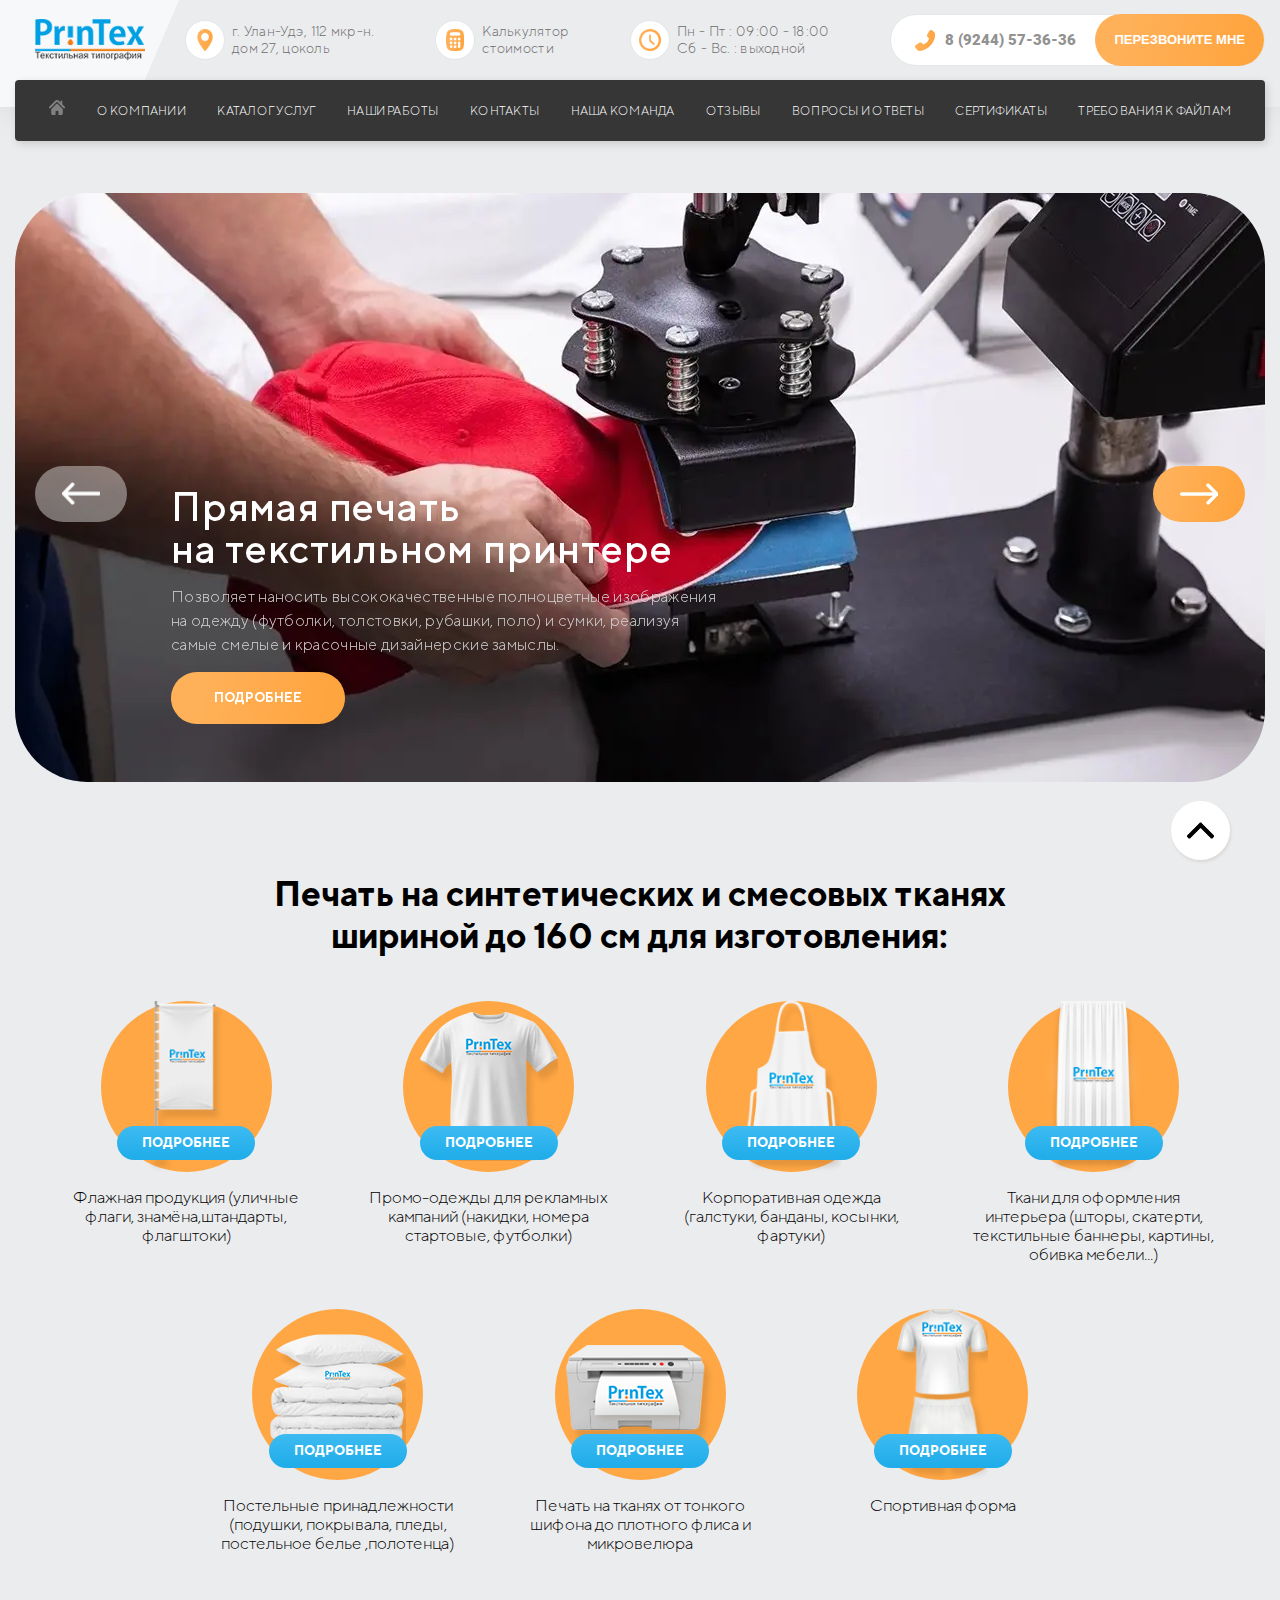
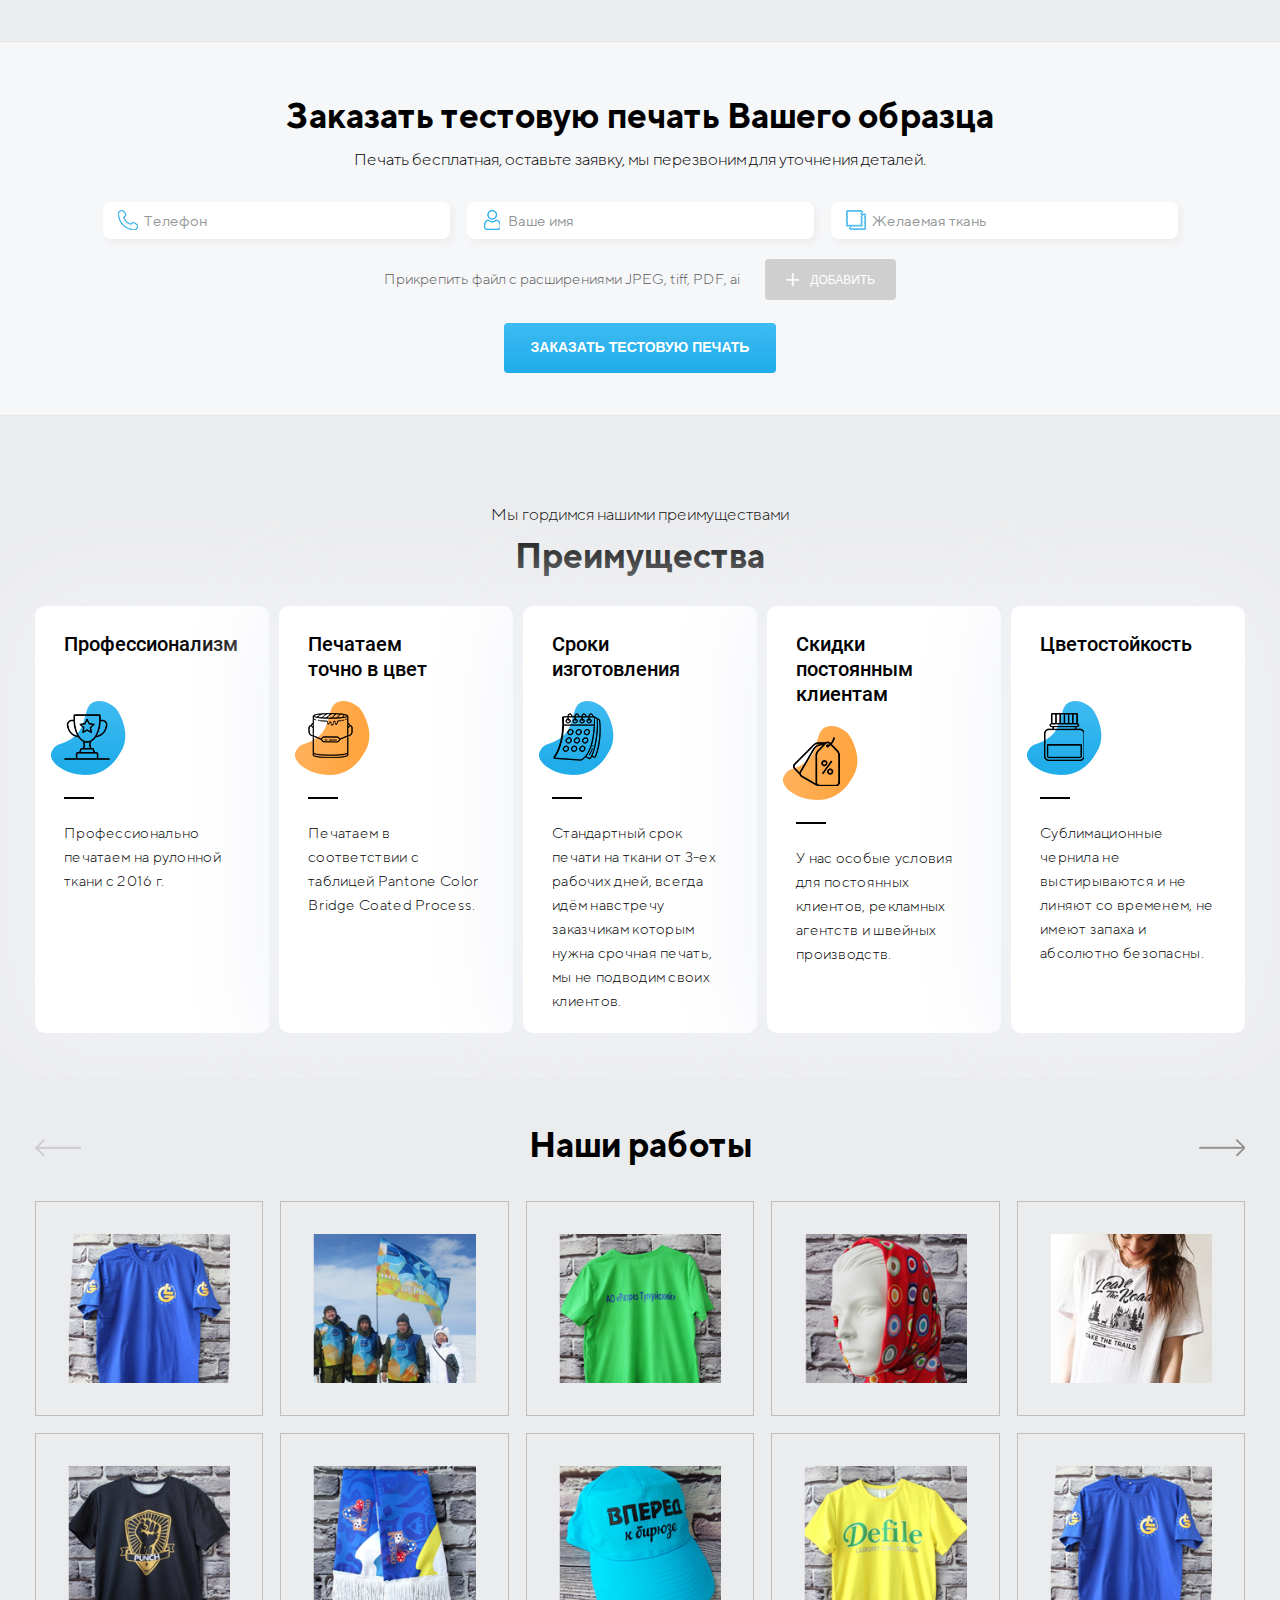
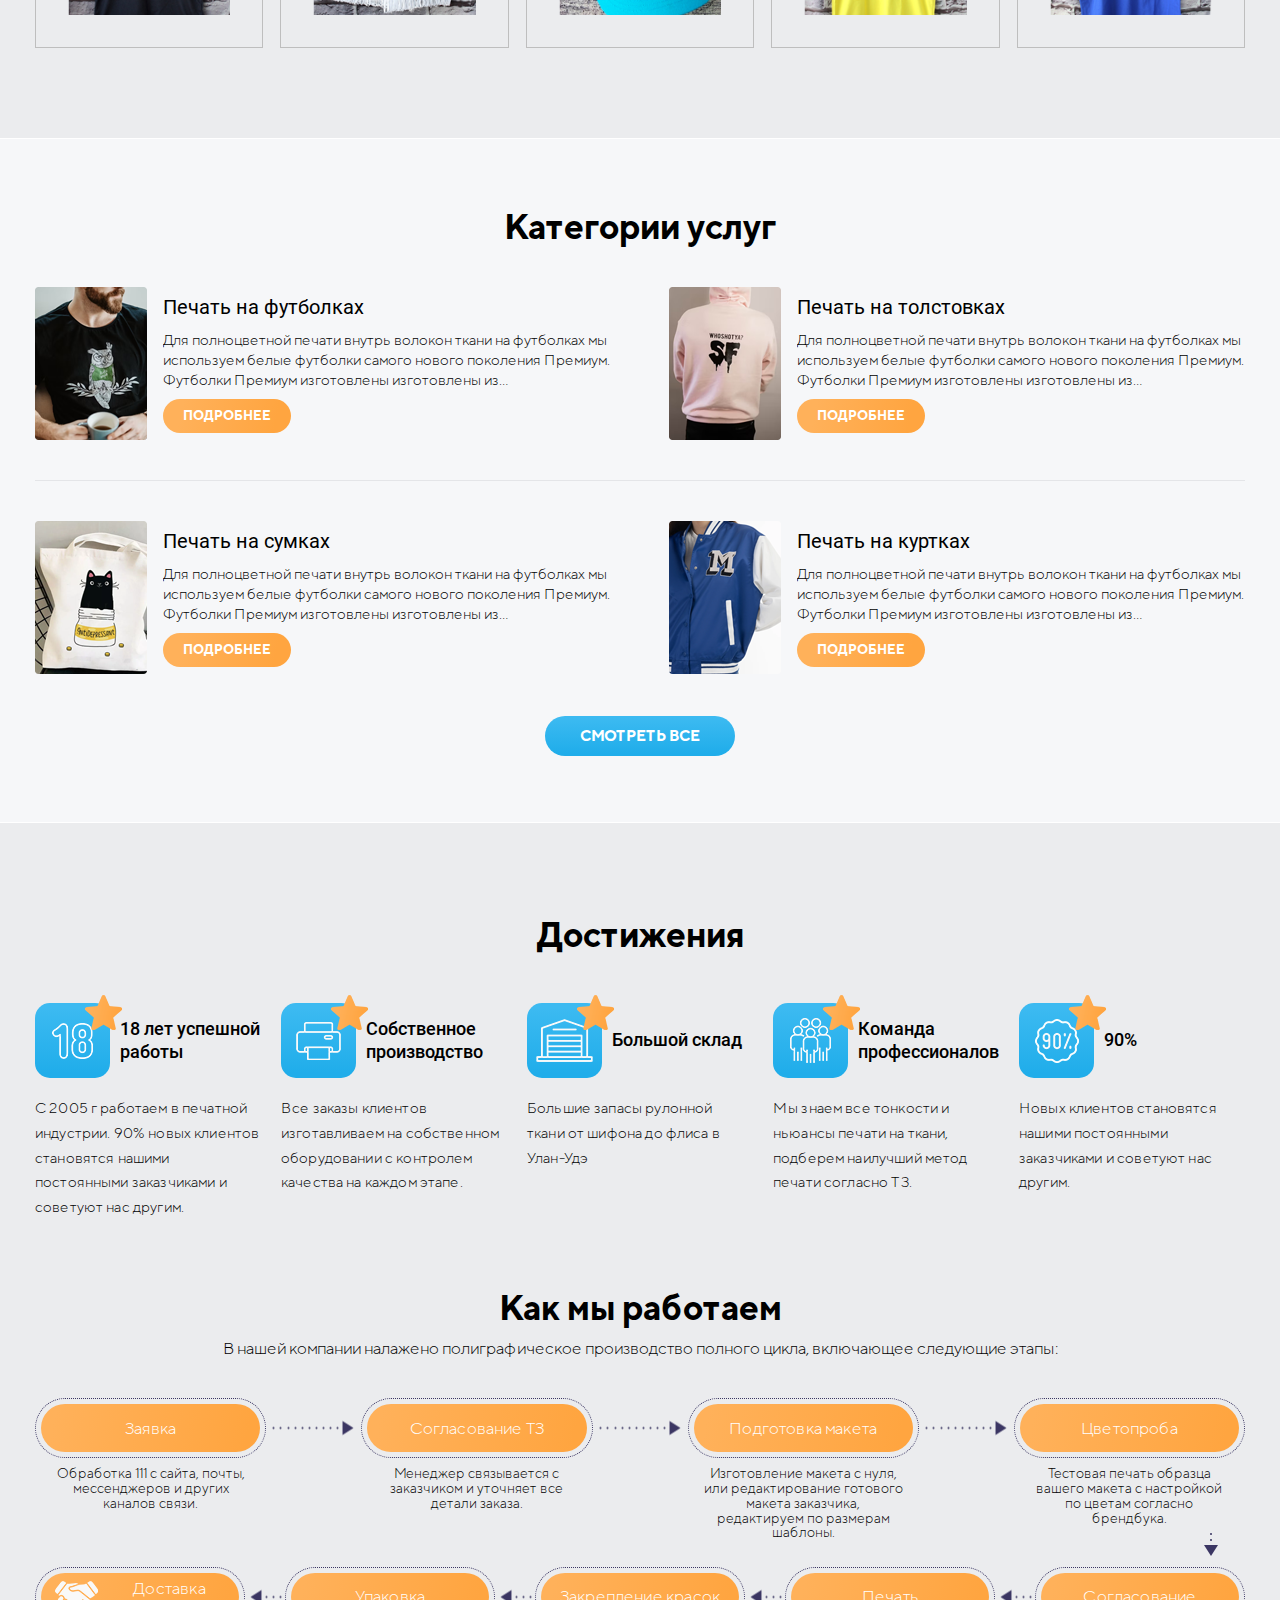
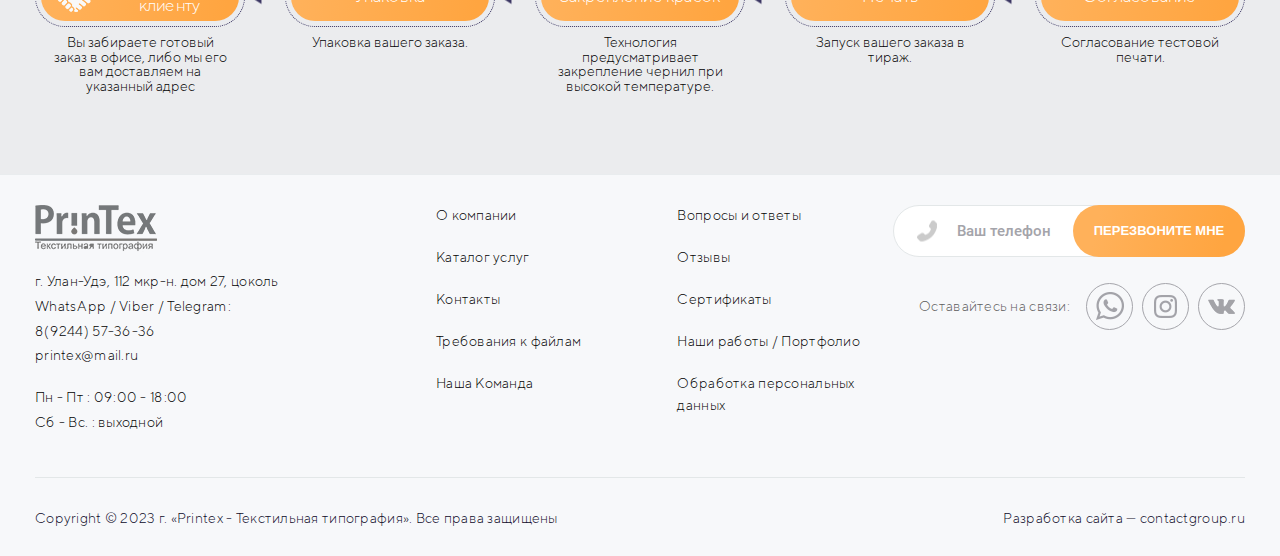
==== commit 173fd922: "fixed bugs" ====
--- a/index.html
+++ b/index.html
@@ -347,7 +347,7 @@
                 </div>
             </div>
         </form>
-        <!--        advantage-icon-->
+
         <div class="advantages">
             <div class="container">
                 <div class="advantages__top">
@@ -565,7 +565,6 @@
             </div>
         </div>
 
-
         <div class="categories">
             <div class="container">
                 <div class="categories__title text35 bold-text">
@@ -656,6 +655,11 @@
                         </div>
                     </div>
 
+                </div>
+                <div class="categories__nav">
+                    <a href="" class="categories__link m-btn m-btn-blue">
+                        <span>смотреть все</span>
+                    </a>
                 </div>
             </div>
         </div>
@@ -891,7 +895,7 @@
                     </div>
                 </div>
 
-                <div class="footer__col">
+                <div class="footer__col footer__col2">
                     <div class="footer-nav">
                         <li><a href="">О компании</a></li>
                         <li><a href="">Каталог услуг</a></li>
--- a/css/style.min.css
+++ b/css/style.min.css
@@ -1,2 +1,2 @@
-@font-face{font-family:"TT Norms";src:url(../fonts/TTNorms-Light.ttf) format("ttf"),url(../fonts/TTNorms-Light.eot) format("eot"),url(../fonts/TTNorms-Light.woff) format("woff"),url(../fonts/TTNorms-Light.woff2) format("woff2");font-weight:300;font-style:normal;font-display:swap}@font-face{font-family:"TT Norms";src:url(../fonts/TTNorms-Regular.ttf) format("ttf"),url(../fonts/TTNorms-Regular.eot) format("eot"),url(../fonts/TTNorms-Regular.woff) format("woff"),url(../fonts/TTNorms-Regular.woff2) format("woff2");font-weight:400;font-style:normal;font-display:swap}@font-face{font-family:"TT Norms";src:url(../fonts/TTNorms-Medium.ttf) format("ttf"),url(../fonts/TTNorms-Medium.eot) format("eot"),url(../fonts/TTNorms-Medium.woff) format("woff"),url(../fonts/TTNorms-Medium.woff2) format("woff2");font-weight:500;font-style:normal;font-display:swap}@font-face{font-family:"TT Norms";src:url(../fonts/TTNorms-Bold.ttf) format("ttf"),url(../fonts/TTNorms-Bold.eot) format("eot"),url(../fonts/TTNorms-Bold.woff) format("woff"),url(../fonts/TTNorms-Bold.woff2) format("woff2");font-weight:700;font-style:normal;font-display:swap}@font-face{font-family:Roboto;src:url(../fonts/Roboto-Light.ttf) format("ttf"),url(../fonts/Roboto-Light.eot) format("eot"),url(../fonts/Roboto-Light.woff) format("woff"),url(../fonts/Roboto-Light.woff2) format("woff2");font-weight:300;font-style:normal;font-display:swap}@font-face{font-family:Roboto;src:url(../fonts/Roboto-Regular.ttf) format("ttf"),url(../fonts/Roboto-Regular.eot) format("eot"),url(../fonts/Roboto-Regular.woff) format("woff"),url(../fonts/Roboto-Regular.woff2) format("woff2");font-weight:400;font-style:normal;font-display:swap}@font-face{font-family:Roboto;src:url(../fonts/Roboto-Medium.ttf) format("ttf"),url(../fonts/Roboto-Medium.eot) format("eot"),url(../fonts/Roboto-Medium.woff) format("woff"),url(../fonts/Roboto-Medium.woff2) format("woff2");font-weight:500;font-style:normal;font-display:swap}@font-face{font-family:Roboto;src:url(../fonts/Roboto-Black.ttf) format("ttf"),url(../fonts/Roboto-Black.eot) format("eot"),url(../fonts/Roboto-Black.woff) format("woff"),url(../fonts/Roboto-Black.woff2) format("woff2");font-weight:900;font-style:normal;font-display:swap}*,::after,::before{margin:0;padding:0;-webkit-box-sizing:border-box;box-sizing:border-box;-webkit-font-smoothing:antialiased!important;-webkit-tap-highlight-color:transparent;outline:0!important}h1,h2,h3,h4,h5,h6{font-weight:400;font-size:1em}a,body,div,form,h1,h2,h3,h4,h5,li,p,ul{margin:0;padding:0;border:0;text-decoration:none;line-height:1}button,input,textarea{outline:0!important;-webkit-transition:.125s;-o-transition:.125s;transition:.125s}input:active,input[type=checkbox]:focus,input[type=file]:focus,input[type=radio]:focus,input[type=text]:focus{outline:0!important}::-webkit-input-placeholder{color:#222}::-moz-placeholder{color:#222}:-moz-placeholder{color:#222}:-ms-input-placeholder{color:#222}input::-webkit-inner-spin-button,input::-webkit-outer-spin-button{-webkit-appearance:none;margin:0}input[type=number]{-moz-appearance:textfield}html{height:100%;scroll-behavior:smooth;width:100%}svg{-ms-flex-negative:0;flex-shrink:0;height:auto}circle,path,rect,svg{-webkit-transition:.3s;-o-transition:.3s;transition:.3s}a{color:inherit;text-decoration:none;-webkit-transition:.3s;-o-transition:.3s;transition:.3s}a:focus,a:hover{text-decoration:none}li,ul{margin:0;padding:0;list-style:none}i{line-height:100%}fieldset{min-width:0;padding:0;margin:0;border:0}button{cursor:pointer;border:none;outline:0;-webkit-box-sizing:border-box;box-sizing:border-box;-webkit-transition:.3s;-o-transition:.3s;transition:.3s;background-color:inherit;font-size:1em}.swiper-button-next,.swiper-button-prev{z-index:2}.swiper-button-next::after,.swiper-button-prev::after{display:none}img{-webkit-user-select:none;-moz-user-select:none;-o-user-select:none;-ms-user-select:none;user-select:none;-ms-flex-negative:0;flex-shrink:0}html.fixed-body{overflow-y:hidden}body{background-color:#ebecee;font-family:"TT Norms",sans-serif;width:calc(100vw - (100vw - 100%));overflow-x:hidden;font-weight:300;display:-webkit-box;display:-ms-flexbox;display:flex;-webkit-box-orient:vertical;-webkit-box-direction:normal;-ms-flex-direction:column;flex-direction:column;min-height:calc(100 * var(--vh))}body.fixed-body,body.fixed-body2{overflow-y:hidden;padding-right:var(--scrollWidth)}.maincontent{-webkit-box-flex:1;-ms-flex-positive:1;flex-grow:1;display:-webkit-box;display:-ms-flexbox;display:flex;-webkit-box-orient:vertical;-webkit-box-direction:normal;-ms-flex-direction:column;flex-direction:column}.container{max-width:1430px;width:100%;margin:0 auto;padding:0 35px}a:hover{color:#ffb15a}.font2{font-family:Roboto,sans-serif}.m-text h3,.text35{font-size:35px;line-height:120%}.text27{font-size:27px;line-height:120%}.text20{font-size:1.25em;line-height:120%}.text19{font-size:1.1875em;line-height:120%}.text18{font-size:1.125em;line-height:120%}.text17{font-size:17px;line-height:120%}.text16{font-size:1em;line-height:150%}.text15{font-size:15px;line-height:120%}.text14{font-size:.875em;line-height:120%}.text13{font-size:.8125em;line-height:120%}.text12{font-size:.75em;line-height:120%}.text11{font-size:.6875em;line-height:120%}.text10{font-size:.625em;line-height:120%}.extra-bold-text{font-weight:800}.bold-text{font-weight:700}.semi-bold-text{font-weight:600}.medium-text{font-weight:500}.regular-text{font-weight:400}.light-text{font-weight:300}.text-center{text-align:center}@media screen and (max-width:992px){.container{padding:0 16px}.text20-tablet{font-size:1.25em}.text19-tablet{font-size:1.1875em}.text18-tablet{font-size:1.125em}.text17-tablet{font-size:1.0625em}.text16-tablet{font-size:1em}.text15-tablet{font-size:.9375em}.text14-tablet{font-size:.875em}.text13-tablet{font-size:.8125em}.text12-tablet{font-size:.75em}.text11-tablet{font-size:.6875em}.text10-tablet{font-size:.625em}}.m-btn{display:-webkit-box;display:-ms-flexbox;display:flex;-webkit-box-align:center;-ms-flex-align:center;align-items:center;-webkit-box-pack:center;-ms-flex-pack:center;justify-content:center;-webkit-transition:.225s ease-out;-o-transition:.225s ease-out;transition:.225s ease-out;padding:0 40px;height:50px;border-radius:4px;text-transform:uppercase;font-weight:500}.m-btn:focus{-webkit-box-shadow:none;box-shadow:none}.m-btn span{font-size:14px;line-height:120%}.m-btn-primary{background:-o-linear-gradient(348deg,#ffb15a 15%,#ffa540 87%);background:linear-gradient(102deg,#ffb15a 15%,#ffa540 87%);color:#fff}.m-btn-primary:hover{color:#fff;opacity:.9}.m-btn-blue{background:-webkit-gradient(linear,left bottom,left top,color-stop(7%,#20adea),color-stop(95%,#3cbaf1));background:-o-linear-gradient(bottom,#20adea 7%,#3cbaf1 95%);background:linear-gradient(0deg,#20adea 7%,#3cbaf1 95%);color:#fff;height:40px;text-transform:uppercase;border-radius:20px;font-weight:700}.m-btn-blue:hover{color:#fff;opacity:.9}.fg{position:relative;margin:0}.fg label{display:block;font-size:16px;line-height:150%;font-weight:500;font-family:Roboto,sans-serif;margin-bottom:5px}.fg label span{color:#ff2b2b}.fg select{-webkit-appearance:none;-moz-appearance:none;-ms-appearance:none;-o-appearance:none;appearance:none;background-image:url(../img/arrow.png);background-repeat:no-repeat;background-size:10px auto;background-position:right 16px center}.fg select::-ms-expand{display:none}.fg input,.fg select,.fg textarea{border-radius:7px;border:1px solid #c6c6c6;padding:0 30px 0 16px;height:37px;width:100%;font-size:15px;line-height:150%;color:#5b5b5b;font-family:"TT Norms",sans-serif;background-color:transparent}.fg input::-webkit-input-placeholder,.fg select::-webkit-input-placeholder,.fg textarea::-webkit-input-placeholder{color:#929798}.fg input::-moz-placeholder,.fg select::-moz-placeholder,.fg textarea::-moz-placeholder{color:#929798}.fg input:-ms-input-placeholder,.fg select:-ms-input-placeholder,.fg textarea:-ms-input-placeholder{color:#929798}.fg input::-ms-input-placeholder,.fg select::-ms-input-placeholder,.fg textarea::-ms-input-placeholder{color:#929798}.fg input::placeholder,.fg select::placeholder,.fg textarea::placeholder{color:#929798}.fg input:focus,.fg select:focus,.fg textarea:focus{border-color:#9ca0a0;-webkit-box-shadow:0 .25em .4375em 0 rgba(47,63,67,.03),0 .25em .3125em 0 rgba(0,0,0,.02) inset;box-shadow:0 .25em .4375em 0 rgba(47,63,67,.03),0 .25em .3125em 0 rgba(0,0,0,.02) inset}.fg input:disabled,.fg select:disabled,.fg textarea:disabled{pointer-events:none;background:#f6f6f6!important;color:rgba(0,0,0,.4)}.fg textarea{padding-top:10px;padding-bottom:10px;height:97px;resize:none}.fg__field{position:relative}.fg._type2 input{border:none;border-bottom:1px solid #ccc;border-radius:0;height:40px;font-weight:300}.fg._type2 input::-webkit-input-placeholder{color:#b8b8b8}.fg._type2 input::-moz-placeholder{color:#b8b8b8}.fg._type2 input:-ms-input-placeholder{color:#b8b8b8}.fg._type2 input::-ms-input-placeholder{color:#b8b8b8}.fg._type2 input::placeholder{color:#b8b8b8}.fg._type3 label{font-family:"TT Norms",sans-serif;color:#5b5b5b;margin:0 0 5px;font-size:15px;line-height:133%;font-weight:300}.file-input,.file-input2,.m-check,.m-radio{position:relative}.file-input input,.file-input2 input,.m-check input,.m-radio input{position:absolute;opacity:0;width:100%;height:100%;left:0;top:0;z-index:2;cursor:pointer}.m-check label,.m-radio label{position:relative;cursor:pointer;display:-webkit-box;display:-ms-flexbox;display:flex;-webkit-box-align:center;-ms-flex-align:center;align-items:center;padding-left:37px;min-height:26px;padding-top:.0625em;font-size:13px;line-height:140%}.m-check label span,.m-radio label span{line-height:inherit}.m-check label:after,.m-check label:before,.m-radio label:after,.m-radio label:before{pointer-events:none}.m-check label:before,.m-radio label:before{content:'';position:absolute;z-index:1;left:0;top:50%;-webkit-transform:translateY(-50%);-ms-transform:translateY(-50%);transform:translateY(-50%);border:1px solid #c6c6c6;width:26px;height:26px;background-size:0 auto;background-repeat:no-repeat;background-position:center;-webkit-transition:none;-o-transition:none;transition:none}.m-check label a,.m-radio label a{text-decoration:underline;position:relative;z-index:2}.m-check._big label,.m-radio._big label{padding-top:0}.m-check._big label span,.m-radio._big label span{font-size:1em;line-height:140%}.m-check._gray label,.m-radio._gray label{color:#6b6e72}.m-check._error input:not(:checked)~label:before,.m-radio._error input:not(:checked)~label:before{border-color:#ff1515}.m-check input:checked+label::before{background-size:10px auto}.m-check label:before{border-radius:3px;background-image:url(../img/check.png)}.m-check._gray label{color:#787878}.m-radio input:checked~label:before{border:none;background-size:100% auto}.m-radio label:before{border-radius:50%;background-image:url(../img/radio.svg)}.m-radio label span{display:block;line-height:157%;color:#5b626c;margin-top:.125em}.cartcalc{max-width:100%;width:70px;position:relative}.cartcalc:before{content:'';position:absolute;top:0;right:0;border:1px solid #c6c6c6;background-color:#fff;border-radius:0 7px 7px 0;height:100%;width:26px}.cartcalc img,.cartcalc svg{width:100%}.cartcalc input{padding-right:30px}.cartcalc button{position:absolute;right:8px;width:10px;display:-webkit-box;display:-ms-flexbox;display:flex;-webkit-box-align:center;-ms-flex-align:center;align-items:center;-webkit-box-pack:center;-ms-flex-pack:center;justify-content:center}.cartcalc button:hover{background-color:#e6e6ec}.cartcalc .ccalc-plus{top:8px}.cartcalc .ccalc-minus{bottom:8px}.rating-block{display:-webkit-box;display:-ms-flexbox;display:flex;-webkit-box-align:center;-ms-flex-align:center;align-items:center}.rating-block__num{display:-webkit-box;display:-ms-flexbox;display:flex;-webkit-box-align:center;-ms-flex-align:center;align-items:center;-webkit-box-ordinal-group:0;-ms-flex-order:-1;order:-1;font-size:25px;font-weight:700;margin-right:.33em}.rating-block._disabled{pointer-events:none}.rating{cursor:pointer}.rating__stars{width:8.25em;max-width:100%;position:relative}.rating__stars img{width:100%;display:block}.rating__fill{width:0;position:absolute;top:0;left:0;height:100%;overflow:hidden}.rating__fill img{width:8.25em;display:block}.file-input{background-color:#fff;border:1px solid #c6c6c6;border-radius:7px;padding:4px;display:-webkit-box;display:-ms-flexbox;display:flex;-webkit-box-align:center;-ms-flex-align:center;align-items:center}.file-input__btn{padding:0 16px;height:30px;background-color:#cbcbcb;border-radius:3px;font-size:14px;font-weight:300;color:#fff;font-family:Roboto,sans-serif;text-transform:unset}.file-input__hint{margin-left:17px;font-size:11px;line-height:150%;font-family:Roboto,sans-serif}.pagination{margin-top:32px}.pagination__items{display:-webkit-box;display:-ms-flexbox;display:flex}.pagination__item{width:45px;height:40px;background-color:#dadbdd;border-radius:20px;display:-webkit-box;display:-ms-flexbox;display:flex;-webkit-box-align:center;-ms-flex-align:center;align-items:center;-webkit-box-pack:center;-ms-flex-pack:center;justify-content:center;margin:0 7px 0 0;font-size:15px}.pagination__item svg{width:1.0625em;height:auto}.pagination__item._active{pointer-events:none}.pagination__item._active,.pagination__item:hover{color:#fff;background-image:-o-linear-gradient(348deg,#ffb15a 13%,#ffa540 88%);background-image:linear-gradient(102deg,#ffb15a 13%,#ffa540 88%)}.pagination__item._btn{padding:0 1.5em}.tabs{display:-webkit-box;display:-ms-flexbox;display:flex}.tab{background-color:#f9fafb;-webkit-box-shadow:0 10px 38px 0 rgba(0,0,0,.05);box-shadow:0 10px 38px 0 rgba(0,0,0,.05);border-radius:3px;height:54px;padding:0 28px;display:-webkit-box;display:-ms-flexbox;display:flex;-webkit-box-align:center;-ms-flex-align:center;align-items:center;position:relative;font-weight:400;font-family:Roboto,sans-serif;color:#c5c6c7;-webkit-transition:.3s;-o-transition:.3s;transition:.3s}.tab:not(:last-child){margin:0 12px 0 0}.tab span{font-size:15px}.tab:hover{background-color:transparent;cursor:pointer}.tab._active{background-color:#fff;color:#646466;pointer-events:none;-webkit-box-shadow:none;box-shadow:none}.tab-content{display:none}.tab-content._active{display:block}.socials{display:-webkit-box;display:-ms-flexbox;display:flex;-webkit-box-align:center;-ms-flex-align:center;align-items:center}.socials__item{padding:0;width:47px;height:47px;border-radius:50%;display:-webkit-box;display:-ms-flexbox;display:flex;-webkit-box-align:center;-ms-flex-align:center;align-items:center;-webkit-box-pack:center;-ms-flex-pack:center;justify-content:center}.socials__item:not(:last-child){margin:0 25px 0 0}.socials__item img{max-width:27px;max-height:27px}.compare-btn,.favourite-btn{display:-webkit-box;display:-ms-flexbox;display:flex;-webkit-box-align:center;-ms-flex-align:center;align-items:center;-webkit-box-pack:center;-ms-flex-pack:center;justify-content:center}.compare-btn svg,.favourite-btn svg{width:100%;height:auto}.favourite-btn{width:1.4375em}.favourite-btn:hover path{opacity:1}.favourite-btn._added path{opacity:1;stroke:#ff2b2b;fill:#ff2b2b}.compare-btn{width:1.5em}.compare-btn._added g,.compare-btn:hover g{opacity:1}.compare-btn._added line{stroke:#ff2b2b}.m-backdrop{position:relative}.m-backdrop:after{content:'';position:absolute;top:0;left:0;width:100%;height:100%;background:rgba(0,0,0,.5);pointer-events:none;border-radius:inherit}._scale-img{overflow:hidden}._scale-img:hover img{-webkit-transform:scale(1.05);-ms-transform:scale(1.05);transform:scale(1.05)}._scale-img img{-webkit-transition:.6s;-o-transition:.6s;transition:.6s}.page-top{padding:28px 0}.page-top .breadcrumbs{margin-bottom:20px}.page-top .breadcrumbs:last-child{margin-bottom:0}.breadcrumbs{color:#0c0927}.breadcrumbs__item{position:relative;display:inline;font-size:15px;line-height:130%;font-weight:300;letter-spacing:.01em}.breadcrumbs__item:not(:first-child){margin-left:.75em}.breadcrumbs__item:not(:first-child):before{content:'/';position:absolute;z-index:1;top:-.03125em;right:100%;margin-right:.25em}.breadcrumbs__item:last-child{pointer-events:none}.modal-bg{position:fixed;top:0;left:0;width:100%;height:calc(100 * var(--vh));background-color:#000;opacity:.5}.modal{position:fixed;left:0;top:0;width:100%;height:calc(100 * var(--vh));overflow-y:auto;z-index:80;opacity:0;pointer-events:none;padding:1em 0;text-align:center}.modal:after{content:'';display:inline-block;height:100%;vertical-align:middle;margin-right:-4px}.modal__dialog{text-align:left;vertical-align:middle;background-color:#fff;-webkit-box-shadow:0 0 8px rgba(0,0,0,.05);box-shadow:0 0 8px rgba(0,0,0,.05);border-radius:20px;width:638px;max-width:calc(100% - 20px);position:relative;z-index:3;display:inline-block;padding:24px 0 0;overflow:hidden}.modal._active{opacity:1;pointer-events:unset}.modal._active .modal__bg{display:block}.modal__top{padding:0 2em;text-align:center}.modal .close-btn{width:20px;display:-webkit-box;display:-ms-flexbox;display:flex;-webkit-box-align:center;-ms-flex-align:center;align-items:center;-webkit-box-pack:center;-ms-flex-pack:center;justify-content:center;-ms-flex-negative:0;flex-shrink:0;position:absolute;top:24px;right:20px}.modal__bottom{min-height:100px;background:#f6f7f9;padding:18px 20px;display:-webkit-box;display:-ms-flexbox;display:flex;-webkit-box-orient:vertical;-webkit-box-direction:normal;-ms-flex-direction:column;flex-direction:column;-webkit-box-align:center;-ms-flex-align:center;align-items:center;-webkit-box-pack:center;-ms-flex-pack:center;justify-content:center;margin-top:24px}.modal__product{margin-top:15px;padding:8px 20px;background:#f6f7f9;text-align:center;font-size:17px;line-height:130%;font-weight:400}.modal__grid{display:grid;grid-template-columns:135px calc(100% - 160px);gap:25px;padding:30px 40px 6px}.modal__img img{width:100%;display:block;border-radius:10px}.modal__fields{display:grid;grid-template-columns:100%;gap:16px}.modal__wrap{display:grid;grid-template-columns:repeat(2,calc(50% - 8px));gap:16px}.modal__result{padding:0 30px;font-size:16px;line-height:150%;color:#383838;font-family:Roboto,sans-serif}.modal__result-num{font-size:30px;font-weight:500}.modal__result-currency{font-size:20px}.modal__hint{font-size:15px;line-height:120%;text-align:center;margin-bottom:18px;font-family:Roboto,sans-serif;color:#5b5b5b}.order-modal .modal__dialog{width:730px}.order-modal__desc{max-width:420px;margin:15px auto 0;text-align:center;font-size:17px;line-height:130%}.order-modal .modal__hint{font-size:13px;line-height:115%;font-family:Roboto,sans-serif;max-width:535px;margin-left:auto;margin-right:auto}.order-form{padding:32px 60px 8px;display:grid;grid-template-columns:100%;gap:15px}.order-form__field{display:grid;grid-template-columns:230px calc(100% - 246px);gap:5px 16px}.order-form__field .order-form__title,.order-form__field label{font-family:"TT Norms",sans-serif;color:#5b5b5b;margin:0;font-size:15px;line-height:133%;text-align:right;font-weight:300}.order-form__field label{padding-top:8px}.order-form__price{font-size:15px;line-height:167%}.order-form__price span{font-size:25px;font-weight:700}.order-form__count{display:-webkit-box;display:-ms-flexbox;display:flex;-webkit-box-align:center;-ms-flex-align:center;align-items:center}.order-form__count-text{font-size:12px;line-height:125%;color:#5b5b5b;margin-left:15px}.call-modal .modal__dialog{width:491px}.call-form{padding:46px 70px 10px;display:grid;grid-template-columns:100%;gap:22px}.call-form .m-check{margin-top:10px}@media screen and (max-width:576px){.modal__grid{padding:20px 15px 0;grid-template-columns:100%}.modal__img{max-width:200px;margin:0 auto}.modal__wrap{grid-template-columns:100%}}.header{padding-bottom:27px;margin-bottom:33px;background-color:#ebecee;-webkit-box-shadow:0 0 38px 0 rgba(0,0,0,.09);box-shadow:0 0 38px 0 rgba(0,0,0,.09);position:relative;z-index:20}.header__inner{position:relative;z-index:3;padding:14px 0;display:-webkit-box;display:-ms-flexbox;display:flex;-webkit-box-align:center;-ms-flex-align:center;align-items:center;-webkit-box-pack:justify;-ms-flex-pack:justify;justify-content:space-between}.header__inner:before{content:'';position:absolute;top:0;right:100%;margin-right:-190px;-webkit-clip-path:polygon(0 0,100% 0,calc(100% - 46px) 100%,0 100%);clip-path:polygon(0 0,100% 0,calc(100% - 46px) 100%,0 100%);height:calc(100% + 27px);width:30000px;background-color:#f7f8fa}.header__logo{margin-right:77px;width:132px;display:block;-ms-flex-negative:0;flex-shrink:0;position:relative;z-index:2}.header__logo img{width:100%;display:block}.menu{display:-webkit-box;display:-ms-flexbox;display:flex;-webkit-box-align:center;-ms-flex-align:center;align-items:center;-webkit-box-pack:justify;-ms-flex-pack:justify;justify-content:space-between;-webkit-box-flex:1;-ms-flex-positive:1;flex-grow:1}.nav{position:absolute;width:calc(100% + 40px);left:-20px;top:100%;background-color:#363636;-webkit-box-shadow:2px 3px 8px 0 rgba(0,0,0,.14);box-shadow:2px 3px 8px 0 rgba(0,0,0,.14);border-radius:4px;padding:0 34px;display:-webkit-box;display:-ms-flexbox;display:flex;-webkit-box-align:center;-ms-flex-align:center;align-items:center;-webkit-box-pack:justify;-ms-flex-pack:justify;justify-content:space-between;min-height:61px;color:#fff}.nav__link{font-size:14px;line-height:22px;text-transform:uppercase;letter-spacing:.02em}.nav__link:hover{color:#ffb15a}.nav__link--main span{display:none}.nav__link--main img{width:16px}.feedback{padding-left:24px;height:52px;background-color:rgba(255,255,255,.98);border:1px solid #e3e7e8;display:-webkit-box;display:-ms-flexbox;display:flex;-webkit-box-align:center;-ms-flex-align:center;align-items:center;border-radius:26px}.feedback__phone{color:#929292;display:-webkit-box;display:-ms-flexbox;display:flex;-webkit-box-align:center;-ms-flex-align:center;align-items:center;font-size:15px;font-weight:900}.feedback__phone img{width:20px;margin-right:10px}.feedback__btn{border-radius:26px;-ms-flex-negative:0;flex-shrink:0;height:52px;padding:0 19px;font-weight:700;text-transform:uppercase;margin-left:19px}.feedback__btn span{font-size:13px}.header-info{display:-webkit-box;display:-ms-flexbox;display:flex;-webkit-box-align:center;-ms-flex-align:center;align-items:center}.header-info__icon{width:57px;height:52px;border:1px solid #e3e7e8;display:-webkit-box;display:-ms-flexbox;display:flex;-webkit-box-align:center;-ms-flex-align:center;align-items:center;-webkit-box-pack:center;-ms-flex-pack:center;justify-content:center;background-color:#fff;border-radius:26px;margin-right:14px;-ms-flex-negative:0;flex-shrink:0}.header-info__icon img{max-width:31px;max-height:31px}.header-info__text{font-size:14px;line-height:17px;font-weight:300;letter-spacing:.02em;color:#6b6b6b}.burger{display:none}.footer{padding:35px 0 32px;border-top:1px solid #e9ecee;background-color:#f7f8fa}.footer__top{display:-webkit-box;display:-ms-flexbox;display:flex;-webkit-box-pack:justify;-ms-flex-pack:justify;justify-content:space-between}.footer__col{margin-right:40px}.footer__col:last-child{margin-right:0}.footer__logo{display:block;width:122px}.footer__logo img{width:100%;display:block}.footer__info{font-size:14px;line-height:178%;letter-spacing:.02em;margin-top:22px;min-width:310px}.footer__info a{white-space:nowrap}.footer__bottom{display:-webkit-box;display:-ms-flexbox;display:flex;-webkit-box-align:center;-ms-flex-align:center;align-items:center;-webkit-box-pack:justify;-ms-flex-pack:justify;justify-content:space-between;border-top:1px solid #e3e7e8;margin-top:45px;padding-top:30px}.footer__by,.footer__c{font-size:14px;line-height:150%;letter-spacing:.02em;color:#0c0927}.footer-nav{max-width:480px;-webkit-column-count:2;-moz-column-count:2;column-count:2}.footer-nav li{width:100%;display:inline-block;margin-bottom:20px}.footer-nav a{font-size:14px;line-height:157%;letter-spacing:.02em}.footer-subscribe{width:352px;position:relative}.footer-subscribe__btn{position:absolute;top:0;right:0;width:172px;height:52px;border-radius:26px;font-weight:700;padding:0 20px}.footer-subscribe__btn span{font-size:13px}.footer-subscribe__field{position:relative}.footer-subscribe__field input{width:100%;height:52px;border:1px solid #e3e7e8;border-radius:26px;padding-right:180px;padding-left:63px;font-size:15px;font-weight:500;font-family:Roboto,sans-serif}.footer-subscribe__field input::-webkit-input-placeholder{color:#a4a4aa}.footer-subscribe__field input::-moz-placeholder{color:#a4a4aa}.footer-subscribe__field input:-ms-input-placeholder{color:#a4a4aa}.footer-subscribe__field input::-ms-input-placeholder{color:#a4a4aa}.footer-subscribe__field input::placeholder{color:#a4a4aa}.footer-subscribe__icon{position:absolute;top:50%;-webkit-transform:translateY(-50%);-ms-transform:translateY(-50%);transform:translateY(-50%);left:24px;width:1.25em}.footer-socials{display:-webkit-box;display:-ms-flexbox;display:flex;-webkit-box-align:center;-ms-flex-align:center;align-items:center;-webkit-box-pack:end;-ms-flex-pack:end;justify-content:flex-end;margin-top:26px}.footer-socials__title{font-size:14px;letter-spacing:.02em;color:#5b5b5b;margin-right:7px}.footer-socials__item{width:47px;height:47px;border:1px solid #a5a5ab;border-radius:50%;display:-webkit-box;display:-ms-flexbox;display:flex;-webkit-box-align:center;-ms-flex-align:center;align-items:center;-webkit-box-pack:center;-ms-flex-pack:center;justify-content:center;margin-left:9px}.footer-socials__item img{max-width:28px;max-height:28px}.footer-socials__item:hover{border-color:#ffb15a}.scroll-up{z-index:22;position:fixed;right:50px;bottom:40px;width:59px;height:59px;background-color:#fff;-webkit-box-shadow:1px 2px 3px 0 rgba(72,39,9,.1);box-shadow:1px 2px 3px 0 rgba(72,39,9,.1);-webkit-transition:.3s;-o-transition:.3s;transition:.3s;display:-webkit-box;display:-ms-flexbox;display:flex;-webkit-box-align:center;-ms-flex-align:center;align-items:center;-webkit-box-pack:center;-ms-flex-pack:center;justify-content:center;border-radius:50%;cursor:pointer}.scroll-up:hover path{stroke:#000}.scroll-up img{width:27px}.scroll-up--active{visibility:visible;opacity:1}.text{font-family:Roboto,sans-serif;font-size:14px;line-height:120%}.text p{font-size:14px;line-height:120%;color:#686868}.text p:not(:last-child){margin:0 0 5px}.text h3{font-size:20px;line-height:120%;font-weight:500;margin-bottom:12px}.text hr{display:block;height:24px;opacity:0;margin:0}.catalog-item{padding-bottom:50px}.catalog-item__inner{display:grid;grid-template-columns:500px calc(100% - 545px);gap:45px}.gallery__img{display:block;position:relative;padding-bottom:93.4%;border-radius:10px}.gallery__img img{position:absolute;top:0;left:0;width:100%;height:100%;-o-object-fit:cover;object-fit:cover;border-radius:inherit}.gallery__big .swiper{border-radius:10px}.gallery__small{margin-top:17px;padding:0 46px;position:relative}.gallery__small .swiper{width:calc(100% + 15px)}.gallery__small .swiper-slide{width:25%;padding-right:15px;cursor:pointer}.gallery__small .gallery__img{padding-bottom:100%}.gallery .swiper-button{background:-o-linear-gradient(348deg,#ffb15a 15%,#ffa540 87%);background:linear-gradient(102deg,#ffb15a 15%,#ffa540 87%);width:33px;height:33px;border-radius:50%;display:-webkit-box;display:-ms-flexbox;display:flex;-webkit-box-align:center;-ms-flex-align:center;align-items:center;-webkit-box-pack:center;-ms-flex-pack:center;justify-content:center;margin:0;top:50%;-webkit-transform:translateY(-50%);-ms-transform:translateY(-50%);transform:translateY(-50%)}.gallery .swiper-button img{width:18px}.gallery .swiper-button-prev{left:0}.gallery .swiper-button-next{right:0}.catalog-info{min-height:100%;background-color:#f4f5f7;border:2px solid #fff;border-radius:33px;padding:25px;display:-webkit-box;display:-ms-flexbox;display:flex;-webkit-box-orient:vertical;-webkit-box-direction:normal;-ms-flex-direction:column;flex-direction:column}.catalog-info .tab._active{z-index:3}.catalog-info .tab-content{-webkit-box-shadow:0 10px 38px 0 rgba(0,0,0,.05);box-shadow:0 10px 38px 0 rgba(0,0,0,.05);border-radius:3px;background-color:#fff;padding:26px;margin-top:-5px;position:relative;z-index:2;-webkit-box-flex:1;-ms-flex-positive:1;flex-grow:1}.catalog-info .tab-content._active{display:-webkit-box;display:-ms-flexbox;display:flex;-webkit-box-orient:vertical;-webkit-box-direction:normal;-ms-flex-direction:column;flex-direction:column}.catalog-info__nav{margin-top:auto;padding-top:40px}.services{padding:50px 0 115px}.services__top{text-align:center;padding:0 60px}.slider__wrap{overflow:hidden}.services-slider,.works-slider{margin-top:36px;position:relative}.services-slider .swiper-nav,.works-slider .swiper-nav{display:-webkit-box;display:-ms-flexbox;display:flex;-webkit-box-align:center;-ms-flex-align:center;align-items:center;-webkit-box-pack:justify;-ms-flex-pack:justify;justify-content:space-between;left:0;bottom:100%;position:absolute;width:100%;margin-bottom:45px}.services-slider .swiper-button,.works-slider .swiper-button{position:static;margin:0;width:46px;height:17px}.services-slider .swiper-button img,.works-slider .swiper-button img{width:100%;display:block}.services-slider .swiper-container{width:calc(100% + 16px)}.services-slider .swiper-slide{width:25%;padding-right:16px}.service-card{position:relative;max-height:333px;overflow:hidden}.service-card._active .service-card__content{color:#fff;background-color:#62b6da}.service-card._active .service-card__links{opacity:1;pointer-events:unset}.service-card__content{position:absolute;z-index:2;top:0;left:0;width:100%;height:100%;padding:25px 25px 0;-webkit-transition:.3s;-o-transition:.3s;transition:.3s}.service-card__title{font-size:20px;line-height:125%;font-weight:500;font-family:Roboto,sans-serif}.service-card__img{position:relative;padding-bottom:100%}.service-card__img img{position:absolute;top:0;left:0;width:100%;height:100%;-o-object-fit:cover;object-fit:cover;border-radius:inherit}.service-card__links{-webkit-transition:.3s;-o-transition:.3s;transition:.3s;opacity:0;pointer-events:none;overflow-y:auto;height:calc(100% - 25px);width:calc(100% + 50px);padding:5px 25px 10px;margin-left:-25px}.service-card__links::-webkit-scrollbar{width:.1875em;height:.1875em}.service-card__links::-webkit-scrollbar-track{background:0 0;border-radius:0}.service-card__links::-webkit-scrollbar-thumb{background:#000}.service-card__links a{font-size:16px;line-height:150%;letter-spacing:.01em;color:#fefeff}.service-card__links a:hover{opacity:.8}.service-card__links ul li{padding-left:10px}.service-card__links ul a{font-size:14px}.faq{padding:50px 0 100px}.faq__top{text-align:center;width:880px;max-width:100%;margin:0 auto}.faq__desc{margin-top:22px}.faq__grid{display:grid;grid-template-columns:repeat(2,calc(50% - 10px));gap:4px 20px;margin-top:40px}.faq__items{display:grid;grid-template-columns:100%;gap:4px}.qa-card._active .qa-card__btn img{-webkit-transform:rotate(90deg);-ms-transform:rotate(90deg);transform:rotate(90deg)}.qa-card__show{display:-webkit-box;display:-ms-flexbox;display:flex;-webkit-box-align:center;-ms-flex-align:center;align-items:center;padding:10px 20px;background-color:#fff;-webkit-box-shadow:0 6px 18px 0 rgba(0,0,0,.1);box-shadow:0 6px 18px 0 rgba(0,0,0,.1);border-radius:3px;min-height:62px;position:relative;z-index:2;cursor:pointer}.qa-card__btn{border:2px solid #ffa643;width:20px;height:20px;-ms-flex-negative:0;flex-shrink:0;margin-right:16px;border-radius:50%;display:-webkit-box;display:-ms-flexbox;display:flex;-webkit-box-align:center;-ms-flex-align:center;align-items:center;-webkit-box-pack:center;-ms-flex-pack:center;justify-content:center}.qa-card__btn img{width:8px;-webkit-transition:.3s;-o-transition:.3s;transition:.3s}.qa-card__hidden{display:none;padding:55px 40px 15px 57px;margin-top:-44px;background-color:#f6f7f9;border-radius:3px}.qa-card__text{font-size:16px;line-height:138%}.page-block{padding:50px 0 100px}.m-text h3{font-weight:700;margin-bottom:14px}.m-text p{font-size:17px;line-height:147%}.m-text p:not(:last-child){margin:0 0 20px}.m-text hr{height:30px;opacity:0;display:block;margin:0}.services-page__grid{display:grid;grid-template-columns:repeat(4,calc(25% - 12px));gap:16px;margin-top:40px}.services-page__text{max-width:1130px;margin-top:80px}.consult{margin:80px auto 0;background-color:#fff;-webkit-box-shadow:0 10px 38px 0 rgba(0,0,0,.18);box-shadow:0 10px 38px 0 rgba(0,0,0,.18);border-radius:33px;overflow:hidden;display:grid;grid-template-columns:50% 50%;width:947px;max-width:100%}.consult__col1{padding:80px 74px;background:#65b4d6;color:#fff;display:-webkit-box;display:-ms-flexbox;display:flex;-webkit-box-orient:vertical;-webkit-box-direction:normal;-ms-flex-direction:column;flex-direction:column}.consult__col2{padding:80px}.consult__title{font-size:30px;line-height:120%;padding-bottom:25px;position:relative;font-weight:500}.consult__title:before{content:'';position:absolute;bottom:0;left:0;width:70px;height:3px;background-color:#fff;max-width:100%}.consult__desc{font-size:15px;line-height:167%;letter-spacing:.02em;margin-top:40px;max-width:261px}.consult__check{max-width:261px;margin-top:auto;padding-top:40px}.consult .m-check label{font-size:15px;line-height:133%}.consult .m-check label:before{background-color:#fff;border:none;background-image:url(../img/check2.png)}.consult .m-check input:checked~label:before{background-size:14px auto}.consult-form__title{text-align:center;width:300px;max-width:100%;margin:0 auto;font-size:17px;line-height:147%;color:#646466}.consult-form__fields{margin-top:45px;display:grid;grid-template-columns:100%;gap:40px}.consult-form__btn{margin:44px auto 0;border-radius:26px;font-weight:700}.consult-form__btn span{font-size:13px}.reviews{display:-webkit-box;display:-ms-flexbox;display:flex;-webkit-box-orient:vertical;-webkit-box-direction:normal;-ms-flex-direction:column;flex-direction:column;-webkit-box-flex:1;-ms-flex-positive:1;flex-grow:1}.reviews .faq__top{width:670px}.reviews .container{display:-webkit-box;display:-ms-flexbox;display:flex;-webkit-box-orient:vertical;-webkit-box-direction:normal;-ms-flex-direction:column;flex-direction:column;-webkit-box-flex:1;-ms-flex-positive:1;flex-grow:1}.reviews__inner{-webkit-box-flex:1;-ms-flex-positive:1;flex-grow:1;padding:50px 0 100px;position:relative}.reviews__items{display:-webkit-box;display:-ms-flexbox;display:flex;-ms-flex-wrap:wrap;flex-wrap:wrap;margin-top:36px;max-width:calc(100% - 430px)}.reviews__img{position:absolute;right:0;bottom:0;width:423px}.reviews__rows{margin-top:36px;display:grid;grid-template-columns:100%;gap:20px}.site-item{background-color:#fff;padding:37px 25px;border-radius:35px 0;margin:20px 60px 0 0}.site-item__img{height:38px;display:-webkit-box;display:-ms-flexbox;display:flex;-webkit-box-align:center;-ms-flex-align:center;align-items:center}.site-item__img img{max-width:100%;max-height:100%}.site-item__bottom{margin-top:20px;display:-webkit-box;display:-ms-flexbox;display:flex}.review-card{display:grid;grid-template-columns:calc(100% - 328px) 328px;padding:20px 32px 20px 27px;border:1px solid #bebebe;border-radius:3px}.review-card__left{padding-right:28px}.review-card__right{border-left:1px solid #bebebe;padding:28px 0 28px 40px;display:-webkit-box;display:-ms-flexbox;display:flex;-webkit-box-align:center;-ms-flex-align:center;align-items:center}.review-card__link{height:35px;padding:0 24px;border-radius:3px;text-transform:unset;font-weight:300;-ms-flex-negative:0;flex-shrink:0}.review-card__img{-webkit-box-flex:1;-ms-flex-positive:1;flex-grow:1;margin-right:20px}.review-card__img img{max-width:100%;max-height:50px;display:block}.review-card__top{display:-webkit-box;display:-ms-flexbox;display:flex;-webkit-box-align:center;-ms-flex-align:center;align-items:center}.review-card__name{font-size:19px;line-height:120%;font-weight:500}.review-card .rating-block{margin-left:25px}.review-card .rating-block__num{display:none}.review-card__date{font-size:14px;line-height:130%;margin-top:5px;font-weight:100;letter-spacing:.01em;color:#0c0927}.review-card__desc{margin-top:5px;font-size:15px;line-height:22px;font-weight:300;letter-spacing:.01em;padding-right:10px;max-height:66px;overflow-y:auto}.review-card__desc::-webkit-scrollbar{width:7px;height:7px}.review-card__desc::-webkit-scrollbar-track{background-color:#cbcbcb;border-radius:3.5px}.review-card__desc::-webkit-scrollbar-thumb{background-color:#2bb2ed;border-radius:3.5px}.portfolio .faq__top{width:1040px}.portfolio__grid{margin-top:40px;display:grid;grid-template-columns:repeat(4,calc(25% - 72px / 4));gap:24px}.certificate-card,.portfolio-card{position:relative}.certificate-card:hover,.portfolio-card:hover{cursor:pointer}.certificate-card:hover:after,.certificate-card:hover:before,.portfolio-card:hover:after,.portfolio-card:hover:before{opacity:1}.certificate-card:after,.certificate-card:before,.portfolio-card:after,.portfolio-card:before{content:'';-webkit-transition:.3s;-o-transition:.3s;transition:.3s;opacity:0;pointer-events:none}.certificate-card:before,.portfolio-card:before{position:absolute;background-color:rgba(54,54,54,.5);border-radius:3px;top:0;left:0;width:100%;height:100%;z-index:2}.certificate-card:after,.portfolio-card:after{position:absolute;top:50%;left:50%;-webkit-transform:translate(-50%,-50%);-ms-transform:translate(-50%,-50%);transform:translate(-50%,-50%);width:55px;height:34px;background-color:#363636;border-radius:17px;background-image:url(../img/search.png);background-size:14px auto;background-repeat:no-repeat;background-position:center;z-index:3}.portfolio-card._zoom .portfolio-modal{opacity:1;pointer-events:unset}.portfolio-card__img{position:relative;padding-bottom:71.7%;border-radius:3px}.portfolio-card__img img{position:absolute;top:0;left:0;width:100%;height:100%;-o-object-fit:cover;object-fit:cover;border-radius:inherit}.portfolio-modal{position:fixed;top:0;left:0;z-index:30;-webkit-transition:.3s;-o-transition:.3s;transition:.3s;opacity:0;pointer-events:none}.portfolio-modal__bg{position:fixed;left:0;top:0;width:100%;height:calc(100 * var(--vh));background-color:rgba(54,54,54,.5)}.portfolio-modal__dialog{border-radius:3px;position:fixed;top:50%;left:50%;-webkit-transform:translate(-50%,-50%);-ms-transform:translate(-50%,-50%);transform:translate(-50%,-50%);z-index:10;width:494px;max-height:calc(100 * var(--vh) - 40px);max-width:calc(100% - 20px);background-color:#fff;display:-webkit-box;display:-ms-flexbox;display:flex;-webkit-box-orient:vertical;-webkit-box-direction:normal;-ms-flex-direction:column;flex-direction:column}.portfolio-modal__img{border-radius:3px 3px 0 0;overflow:hidden}.portfolio-modal__img img{width:100%;display:block;border-radius:inherit}.portfolio-modal__desc{-ms-flex-negative:0;flex-shrink:0;padding:16px 32px;font-size:15px;line-height:133%}.portfolio-modal__close{position:absolute;width:46px;height:46px;display:-webkit-box;display:-ms-flexbox;display:flex;-webkit-box-align:center;-ms-flex-align:center;align-items:center;-webkit-box-pack:center;-ms-flex-pack:center;justify-content:center;background-color:#fff;border-radius:50%;top:5px;right:5px;z-index:3}.portfolio-modal__close img{width:20px}.team__grid{display:grid;grid-template-columns:repeat(2,calc(50% - 20px));gap:40px;margin-top:45px}.team-card{display:grid;grid-template-columns:183px calc(100% - 207px);gap:24px;-webkit-box-align:center;-ms-flex-align:center;align-items:center}.team-card__img{position:relative;padding-bottom:100%;border-radius:50%}.team-card__img img{position:absolute;top:0;left:0;width:100%;height:100%;-o-object-fit:cover;object-fit:cover;border-radius:inherit}.team-card__name{font-size:27px;line-height:120%;font-weight:700}.team-card__prof{font-size:15px;line-height:130%;letter-spacing:.01em;color:#dc811b;margin-top:8px}.team-card__desc{font-size:15px;line-height:148%;margin-top:8px}.certificates .faq__top{width:900px}.certificates__grid{display:grid;grid-template-columns:repeat(4,calc(25% - 150px / 4));gap:40px 50px;margin-top:55px}.certificate-card{padding:31px;border:1px solid #bebebe;border-radius:3px;display:block}.certificate-card__img{display:block;position:relative;padding-bottom:145%;border-radius:3px}.certificate-card__img img{position:absolute;top:0;left:0;width:100%;height:100%;-o-object-fit:cover;object-fit:cover;border-radius:inherit}.contacts__grid{display:-webkit-box;display:-ms-flexbox;display:flex;margin-top:50px}.contacts__col{-webkit-box-flex:1;-ms-flex-positive:1;flex-grow:1;padding-right:70px;padding-left:70px;position:relative;min-height:252px;padding-top:22px}.contacts__col:after{content:'';position:absolute;top:0;right:0;background:#ccc;width:1px;height:252px;max-width:100%}.contacts__col:first-child{padding-left:0;max-width:230px}.contacts__col:nth-child(2){padding-right:30px;max-width:360px}.contacts__col:nth-child(3){max-width:512px}.contacts__col:last-child{padding-right:0}.contacts__col:last-child:after{display:none}.contacts-item{display:grid;grid-template-columns:100%;gap:16px}.contacts-item:not(:last-child){margin:0 0 40px}.contacts-item__title{font-size:16px;line-height:110%;font-weight:700;text-transform:uppercase}.contacts-item__desc{font-size:19px;line-height:131%;min-height:50px}.contacts-item__desc a{white-space:nowrap}.contacts-item__nav{display:-webkit-box;display:-ms-flexbox;display:flex}.contacts-item__btn{padding:0 29px;height:34px;font-weight:700;border-radius:17px}.contacts-item__btn span{font-size:13px}.map{margin-top:60px;height:493px}.about__text{margin-top:50px}.about-gallery{margin-top:40px;display:grid;grid-template-columns:repeat(3,calc(100% / 3 - 80px / 3));gap:40px}.gallery-item._big{grid-column:1/3;grid-row:1/3}.gallery-item__img{position:relative;padding-bottom:62.5%;display:block;border-radius:3px;min-height:100%}.gallery-item__img img{position:absolute;top:0;left:0;width:100%;height:100%;-o-object-fit:cover;object-fit:cover;border-radius:inherit}.main{padding:53px 0 45px;background-color:#ebecee}.main .container{padding:0 15px}.main-slider{overflow:hidden;position:relative}.main-slider .swiper-button{width:92px;height:56px;border-radius:28px;display:-webkit-box;display:-ms-flexbox;display:flex;-webkit-box-align:center;-ms-flex-align:center;align-items:center;-webkit-box-pack:center;-ms-flex-pack:center;justify-content:center}.main-slider .swiper-button img{width:38px}.main-slider .swiper-button.swiper-button-disabled{background:rgba(255,255,255,.4);opacity:1}.main-slider .swiper-button-prev{left:20px}.main-slider .swiper-button-next{right:20px}.main-banner{min-height:589px;position:relative;display:-webkit-box;display:-ms-flexbox;display:flex;-webkit-box-align:end;-ms-flex-align:end;align-items:flex-end;padding:58px 156px;color:#fff}.main-banner:after{border-radius:72px}@media screen and (min-width:993px){.main-banner:after{display:none}}.main-banner__img{position:absolute;top:0;left:0;width:100%;height:100%}.main-banner__img img{width:100%;height:100%;display:block;-o-object-fit:cover;object-fit:cover;border-radius:72px}.main-banner__content{max-width:550px;z-index:3;position:relative}.main-banner__title{font-size:40px;line-height:105%;font-weight:500;letter-spacing:.02em}.main-banner__desc{margin-top:15px;font-size:16px;line-height:150%;letter-spacing:.02em;color:#d8d8d8}.main-banner__nav{display:-webkit-box;display:-ms-flexbox;display:flex;margin-top:15px}.main-banner__btn{padding:0 43px;height:52px;border-radius:26px;font-weight:700}.main-banner__btn span{font-size:13px}.print{padding:45px 0 90px;background-color:#ebecee}.print__title{text-align:center;max-width:740px;margin:0 auto}.print__items{display:-webkit-box;display:-ms-flexbox;display:flex;-webkit-box-pack:center;-ms-flex-pack:center;justify-content:center;-ms-flex-wrap:wrap;flex-wrap:wrap;max-width:1250px;margin:0 auto}.print-card{width:25%;margin:45px 0 0;padding:0 25px;display:-webkit-box;display:-ms-flexbox;display:flex;-webkit-box-orient:vertical;-webkit-box-direction:normal;-ms-flex-direction:column;flex-direction:column;-webkit-box-align:center;-ms-flex-align:center;align-items:center;text-align:center}.print-card__img{position:relative;display:-webkit-box;display:-ms-flexbox;display:flex;-webkit-box-align:center;-ms-flex-align:center;align-items:center;-webkit-box-pack:center;-ms-flex-pack:center;justify-content:center;width:171px;height:171px;background-color:#ffa745;border-radius:50%}.print-card__img img{max-width:100%;max-height:100%}.print-card__link{position:absolute;bottom:12px;left:50%;-webkit-transform:translateX(-50%);-ms-transform:translateX(-50%);transform:translateX(-50%);font-weight:700;padding:0 25px;height:34px;border-radius:17px}.print-card__link span{font-size:13px}.print-card__title{font-size:17px;line-height:112%;margin-top:16px}.order{border-top:1px solid #fff;border-bottom:1px solid #fff;padding:50px 0 40px;background-color:#f6f7f9}.order__top{text-align:center}.order__desc{margin-top:13px}.order__fields{width:1075px;max-width:100%;display:grid;grid-template-columns:1fr 1fr 1fr;gap:17px;margin:32px auto 0}.order .fg input{background-color:#fff;-webkit-box-shadow:3px 4px 9px 0 rgba(72,39,9,.05);box-shadow:3px 4px 9px 0 rgba(72,39,9,.05);border-radius:7px;border-color:#fff;padding-left:40px}.order .fg input:focus{border-color:#20adea}.order .fg__icon{position:absolute;left:15px;top:50%;-webkit-transform:translateY(-50%);-ms-transform:translateY(-50%);transform:translateY(-50%);width:20px;height:20px;display:-webkit-box;display:-ms-flexbox;display:flex;-webkit-box-align:center;-ms-flex-align:center;align-items:center;-webkit-box-pack:center;-ms-flex-pack:center;justify-content:center}.order .fg__icon img{max-width:100%;max-height:100%}.order__nav{margin-top:23px;display:-webkit-box;display:-ms-flexbox;display:flex;-webkit-box-align:center;-ms-flex-align:center;align-items:center;-webkit-box-pack:center;-ms-flex-pack:center;justify-content:center}.order__btn{padding:0 27px;border-radius:4px;height:50px}.order__btn span{font-size:14px}.file-input2{display:-webkit-box;display:-ms-flexbox;display:flex;-webkit-box-align:center;-ms-flex-align:center;align-items:center;-webkit-box-pack:center;-ms-flex-pack:center;justify-content:center;margin-top:20px}.file-input2__title{font-size:15px;line-height:160%;color:#5b5b5b}.file-input2__btn{margin-left:25px;padding:0 21px;height:41px;background-color:#cfcfcf;border-radius:4px;font-weight:500;text-transform:uppercase;color:#fff;position:relative}.file-input2__btn span{font-size:12px}.file-input2__btn img{width:13px;margin:0 7px -2px 0}.advantages{padding:90px 0 45px;background-color:#ebecee}.advantages__top{text-align:center}.advantages__title{margin-top:10px}.advantages__grid{display:grid;grid-template-columns:repeat(5,calc(20% - 8px));gap:10px;margin-top:30px}.advantage-card{padding:26px 29px 40px;background-color:#fff;-webkit-box-shadow:0 0 104px 16px #f1f3f7;box-shadow:0 0 104px 16px #f1f3f7;border-radius:10px}.advantage-card__title{font-size:20px;line-height:125%;font-weight:500;font-family:Roboto,sans-serif;min-height:50px}.advantage-card__icon{height:74px;margin:19px 0 0 -13px}.advantage-card__icon img{display:block;height:100%}.advantage-card__desc{font-size:15px;line-height:160%;letter-spacing:.02em;margin-top:23px;padding-top:23px;position:relative}.advantage-card__desc:before{content:'';position:absolute;width:30px;height:2px;top:-1px;left:0;background:#000}.works{padding:45px 0 90px;background-color:#ebecee}.works__title{text-align:center}.works-slider .swiper-container{overflow:hidden}.work-card{padding:32px;border:1px solid #bebebe}.work-card__img{display:block;position:relative;padding-bottom:91.8%}.work-card__img img{position:absolute;top:0;left:0;width:100%;height:100%;-o-object-fit:cover;object-fit:cover;border-radius:inherit}.categories{border-top:1px solid #fff;border-bottom:1px solid #fff;padding:66px 0;background-color:#f6f7f9}.categories__title{text-align:center}.categories__grid{display:grid;grid-template-columns:50% 50%;margin-top:40px;gap:40px 0}.category-card{padding-bottom:40px;border-bottom:1px solid #e4e5e8;display:grid;grid-template-columns:112px calc(100% - 128px);gap:16px;-webkit-box-align:center;-ms-flex-align:center;align-items:center}.category-card__img{border-radius:3px;position:relative;padding-bottom:136.6%}.category-card__img img{position:absolute;top:0;left:0;width:100%;height:100%;-o-object-fit:cover;object-fit:cover;border-radius:inherit}.category-card__title{font-size:20px;line-height:125%;font-weight:400;font-family:Roboto,sans-serif}.category-card__desc{font-size:15px;line-height:133%;margin-top:10px;overflow:hidden;display:-webkit-box;-webkit-line-clamp:3;-webkit-box-orient:vertical}.category-card__nav{display:-webkit-box;display:-ms-flexbox;display:flex;margin-top:9px}.category-card__btn{height:34px;padding:0 20px;font-weight:700;border-radius:17px}.category-card__btn span{font-size:13px}.awards{padding:90px 0 33px}.awards__title{text-align:center}.awards__grid{display:grid;grid-template-columns:repeat(5,calc(20% - 128px / 5));gap:32px;margin-top:48px}.award-card__top{display:-webkit-box;display:-ms-flexbox;display:flex;-webkit-box-align:center;-ms-flex-align:center;align-items:center}.award-card__icon{-ms-flex-negative:0;flex-shrink:0;width:92px;height:92px;background-color:#474573;background-image:-webkit-gradient(linear,left bottom,left top,color-stop(6%,#20adea),color-stop(94%,#3cbaf1));background-image:-o-linear-gradient(bottom,#20adea 6%,#3cbaf1 94%);background-image:linear-gradient(0deg,#20adea 6%,#3cbaf1 94%);border-radius:15px;display:-webkit-box;display:-ms-flexbox;display:flex;-webkit-box-align:center;-ms-flex-align:center;align-items:center;-webkit-box-pack:center;-ms-flex-pack:center;justify-content:center;margin-right:17px;position:relative}.award-card__icon:after{content:'';position:absolute;top:-8px;right:-12px;width:37px;height:35px;background-image:url(../img/star.png);background-size:100% auto;background-repeat:no-repeat;background-position:center}.award-card__icon img{max-width:57px;max-height:57px}.award-card__title{font-size:20px;line-height:125%;font-weight:500;font-family:Roboto,sans-serif}.award-card__desc{margin-top:18px;font-size:15px;line-height:165%;letter-spacing:.01em}.how-work{padding:33px 0 80px;overflow:hidden}.how-work__top{text-align:center}.how-work__desc{margin-top:10px}.how-work__bottom{width:100%;max-width:1264px;margin:0 auto}.how-work__grid{margin-top:40px;display:-webkit-box;display:-ms-flexbox;display:flex;-ms-flex-wrap:wrap;flex-wrap:wrap;width:calc(100% + 95px)}.how-work__grid2{margin-top:27px;display:-webkit-box;display:-ms-flexbox;display:flex;-webkit-box-orient:horizontal;-webkit-box-direction:reverse;-ms-flex-direction:row-reverse;flex-direction:row-reverse}@media screen and (min-width:993px){.category-card:nth-child(odd){padding-right:29px}.category-card:nth-child(even){padding-left:29px}.category-card:nth-last-child(1),.category-card:nth-last-child(2){padding-bottom:0;border-bottom:none}.how-work__grid{position:relative}.how-work__grid:after{content:'';position:absolute;top:100%;right:122px;width:14px;height:23px;margin-top:-7px;background-image:url(../img/line_arrow2.png);background-size:100% auto;background-repeat:no-repeat;background-position:center}.how-work .step-item:last-child .step-item__top:before{display:none}.how-work__grid2{width:calc(100% + 40px)}.how-work__grid2 .step-item{width:calc(20% - 40px);margin:0 40px 0 0}.how-work__grid2 .step-item__top:before{background-size:100% auto;background-image:url(../img/line_arrow3.png);width:32px;left:unset;right:100%;margin-right:4px}}.step-item{width:calc(25% - 95px);margin:0 95px 0 0;text-align:center}.step-item__top{border:1px dotted #3b3663;min-height:60px;padding:5px;border-radius:30px;display:-webkit-box;display:-ms-flexbox;display:flex;-webkit-box-orient:vertical;-webkit-box-direction:normal;-ms-flex-direction:column;flex-direction:column;position:relative}.step-item__top:before{content:'';position:absolute;top:50%;left:100%;margin-left:6px;-webkit-transform:translateY(-50%);-ms-transform:translateY(-50%);transform:translateY(-50%);width:83px;height:15px;background-image:url(../img/line_arrow.png);background-size:auto 100%;background-repeat:no-repeat;background-position:right top}.step-item__inner{background-color:#ec2451;background-image:-o-linear-gradient(348deg,#ffb15a 7%,#ffa540 93%);background-image:linear-gradient(102deg,#ffb15a 7%,#ffa540 93%);color:#fff;border-radius:24.5px;-webkit-box-flex:1;-ms-flex-positive:1;flex-grow:1;min-height:100%;display:-webkit-box;display:-ms-flexbox;display:flex;-webkit-box-align:center;-ms-flex-align:center;align-items:center;-webkit-box-pack:center;-ms-flex-pack:center;justify-content:center;padding:0 14px;font-size:17px}.step-item__inner span{letter-spacing:.01em}.step-item__inner img{width:43px;margin-right:16px;-ms-flex-negative:0;flex-shrink:0}.step-item__desc{font-size:14px;line-height:105%;margin-top:8px;padding:0 15px}@media screen and (max-width:1400px){.awards__grid{grid-template-columns:repeat(5,calc(20% - 80px / 5));gap:40px 20px}.award-card__icon{width:75px;height:75px;margin-right:10px}.award-card__title{font-size:18px}.header__inner:before{margin-right:-144px}.header__logo{width:110px;margin-right:40px}.header-info__icon{margin-right:7px;width:40px;height:40px}.header-info__icon img{max-width:22px;max-height:22px}.nav__link{font-size:12px}}@media screen and (max-width:1200px){.catalog-item__inner{grid-template-columns:400px calc(100% - 430px);gap:30px}.gallery__small .swiper-slide{width:calc(100% / 3)}.catalog-info{padding:14px;border-radius:10px}.catalog-info .tab-content{padding:14px}.services-slider .swiper-slide{width:calc(100% / 3)}.qa-card__hidden{padding-left:20px;padding-right:20px}.services-page__grid{grid-template-columns:repeat(3,calc(100% / 3 - 32px / 3))}.site-item{margin-right:20px}.portfolio__grid{grid-template-columns:repeat(3,calc(100% / 3 - 16px))}.team__grid{grid-template-columns:repeat(2,calc(50% - 8px));gap:16px}.team-card{grid-template-columns:150px calc(100% - 160px);gap:10px}.certificates__grid{grid-template-columns:repeat(3,calc(100% / 3 - 16px));gap:24px;margin-top:40px}.contacts__col{padding-left:20px;padding-right:20px}.map{margin-top:40px}.about-gallery{grid-template-columns:repeat(3,calc(100% / 3 - 40px / 3));gap:20px}.main-slider .swiper-button{width:40px;height:40px}.main-slider .swiper-button img{width:20px}.main-slider .swiper-button-prev{left:10px}.main-slider .swiper-button-next{right:10px}.main-banner{padding:30px 60px}.advantages__grid{grid-template-columns:repeat(3,calc(100% / 3 - 20px / 3))}.awards__grid{grid-template-columns:repeat(4,calc(25% - 15px))}.how-work__grid{width:calc(100% + 40px)}.step-item{width:calc(25% - 40px);margin:0 40px 0 0}.step-item__top:before{width:32px;margin-left:4px}.step-item__desc{padding:0}.footer-nav{-webkit-column-count:1;-moz-column-count:1;column-count:1;max-width:unset}.footer-nav li{margin-bottom:10px}.feedback{height:44px;padding-left:10px;border-radius:22px}.feedback__btn{border-radius:22px;height:44px;padding:0 10px;margin-left:10px}.feedback__btn span{font-size:12px}.feedback__phone{font-size:13px}.header-info__text{font-size:12px}}@media screen and (max-width:1100px){.nav{padding:0 10px}.nav__link{font-size:11px}}@media screen and (max-width:992px){.catalog-item{overflow:hidden}.catalog-item__inner{grid-template-columns:100%}.gallery__small{display:none}.gallery__big .swiper{overflow:unset}.gallery__big .swiper-slide{padding-right:10px;width:300px}.services-slider .swiper-slide{width:50%}.services-page__text,.text35{font-size:28px}.page-block{padding:30px 0 60px}.faq__grid{grid-template-columns:100%;margin-top:25px}.faq__desc{margin-top:10px}.services-page__grid{margin-top:25px;grid-template-columns:repeat(2,calc(50% - 8px))}.services-page__text{margin-top:40px}.consult{border-radius:16px;margin-top:40px}.consult__col1,.consult__col2{padding:40px}.reviews__inner{padding:30px 0 60px}.reviews__items{margin-top:16px;width:calc(100% + 16px);max-width:unset}.reviews__img{display:none}.site-item{margin-right:16px;width:calc(100% / 3 - 16px)}.portfolio__grid{margin-top:25px;grid-template-columns:repeat(2,calc(50% - 6px));gap:12px}.team__grid{grid-template-columns:100%}.certificate-card{padding:15px}.contacts__grid{display:grid;grid-template-columns:100%;gap:20px;margin-top:30px}.contacts__col{padding:0!important;max-width:100%!important;min-height:unset}.contacts__col:not(:last-child){border-bottom:1px solid #ccc;padding-bottom:20px!important}.contacts__col:after{display:none}.contacts-item:not(:last-child){margin:0 0 25px}.contacts-item__desc{min-height:unset}.map{height:350px}.about-gallery{margin-top:25px}.about__text{margin-top:30px}.review-card{grid-template-columns:100%;gap:20px}.review-card__left{padding-right:0}.review-card__right{padding:20px 0 0;border-left:none;border-top:1px solid #bebebe}.main{padding:0 0 20px}.main-banner{padding:30px 60px}.print-card{width:33%}.order{padding:30px 0}.order__fields{grid-template-columns:100%;gap:8px}.order__nav{margin-top:12px}.order__btn{width:100%}.advantages{padding:40px 0 20px}.advantages__grid{margin-top:20px;grid-template-columns:repeat(2,calc(50% - 5px))}.works{padding:20px 0 40px}.works-slider{margin-top:20px}.works-slider .swiper-nav{margin-bottom:27px}.work-card{padding:12px}.categories{padding:30px 0}.categories__grid{grid-template-columns:100%;gap:20px}.category-card{padding-bottom:20px}.category-card:last-child{padding-bottom:0;border-bottom:none}.awards{padding:25px 0}.awards__grid{margin-top:25px;grid-template-columns:repeat(3,calc(100% / 3 - 40px / 3))}.how-work{padding:20px 0 40px}.how-work__grid{width:100%;display:block;margin-top:25px}.how-work__grid2{display:block}.how-work__grid2 .step-item:last-child{margin-bottom:0}.how-work__grid2 .step-item:last-child:after{display:none}.step-item{margin:0 0 20px;width:100%;display:-webkit-box;display:-ms-flexbox;display:flex;-webkit-box-orient:vertical;-webkit-box-direction:normal;-ms-flex-direction:column;flex-direction:column;-webkit-box-align:center;-ms-flex-align:center;align-items:center}.step-item:after{content:'';display:block;top:100%;right:122px;width:14px;height:23px;margin:10px auto 0;background-image:url(../img/line_arrow2.png);background-size:100% auto;background-repeat:no-repeat;background-position:center}.step-item__top{min-width:60%}.step-item__top:before{display:none}.footer__top{display:grid;grid-template-columns:repeat(2,calc(50% - 16px));gap:32px}.footer__col{margin:0}.footer__col3{grid-column:1/-1;display:grid;grid-template-columns:repeat(2,calc(50% - 16px));gap:32px}.footer__bottom{display:block;margin-top:30px}.footer__by{margin-top:20px}.footer-socials{margin:0;-webkit-box-pack:unset;-ms-flex-pack:unset;justify-content:unset}.header{padding-bottom:0;margin-bottom:20px}.header._open .menu{opacity:1;pointer-events:unset}.header._open .burger ._view1{opacity:0}.header._open .burger ._view2{opacity:1}.header__inner:before{height:100%;margin-right:-170px}.menu{position:fixed;top:0;left:0;width:100%;height:calc(100 * var(--vh));-webkit-box-orient:vertical;-webkit-box-direction:normal;-ms-flex-direction:column;flex-direction:column;-webkit-box-align:start;-ms-flex-align:start;align-items:flex-start;-webkit-box-pack:unset;-ms-flex-pack:unset;justify-content:unset;opacity:0;pointer-events:none;-webkit-transition:.3s;-o-transition:.3s;transition:.3s;padding:80px 16px 16px;background-color:#363636;color:#fff;overflow-y:auto;z-index:20}.nav{position:static;background-color:transparent;-webkit-box-shadow:unset;box-shadow:unset;padding:0;-webkit-box-orient:vertical;-webkit-box-direction:normal;-ms-flex-direction:column;flex-direction:column;-webkit-box-align:start;-ms-flex-align:start;align-items:flex-start}.nav__link{margin:0 0 20px;font-size:16px;display:-webkit-box;display:-ms-flexbox;display:flex;-webkit-box-align:center;-ms-flex-align:center;align-items:center}.nav__link span{display:block}.nav__link img{margin-right:10px}.burger{border-radius:50%;z-index:21;width:40px;height:40px;display:-webkit-box;display:-ms-flexbox;display:flex;-webkit-box-align:center;-ms-flex-align:center;align-items:center;-webkit-box-pack:center;-ms-flex-pack:center;justify-content:center;position:relative}.burger img{-webkit-transition:.3s;-o-transition:.3s;transition:.3s;position:absolute;top:50%;left:50%;-webkit-transform:translate(-50%,-50%);-ms-transform:translate(-50%,-50%);transform:translate(-50%,-50%);width:25px}.burger ._view2{opacity:0}.header-info{margin:0 0 20px}.header-info__text{color:#fff;font-size:14px}.feedback{width:100%}.feedback__btn{-webkit-box-flex:1;-ms-flex-positive:1;flex-grow:1}.scroll-up{width:40px;height:40px;right:15px;bottom:25px}.scroll-up img{width:20px}}@media screen and (max-width:768px){.services-page__grid{grid-template-columns:100%}.catalog-info{border-radius:0;padding:10px}.catalog-info .tabs{width:calc(100% + 20px);margin-left:-10px;padding:0 10px;overflow-x:auto}.catalog-info .tabs::-webkit-scrollbar{width:0;height:0}.catalog-info .tab{-ms-flex-negative:0;flex-shrink:0}.consult{grid-template-columns:100%}.consult__check,.consult__desc{max-width:100%}.site-item{width:calc(50% - 16px)}.certificates__grid{grid-template-columns:repeat(2,calc(50% - 12px))}.order-form{padding:20px 15px 0}.order-form__field{grid-template-columns:100%}.order-form__field .order-form__title,.order-form__field label{padding:0;text-align:left}.order-form__count{display:block}.order-form__count-text{margin:8px 0 0}.review-card{padding:20px}.print{padding:20px 0}.print-card{margin-top:25px;width:50%;padding:0 15px}.print-card__img{width:130px;height:130px;padding:10px}.print-card__link{bottom:0}.print-card__title{font-size:14px}.file-input2{-webkit-box-orient:vertical;-webkit-box-direction:normal;-ms-flex-direction:column;flex-direction:column;text-align:center}.file-input2__btn{margin:0 0 10px;-webkit-box-ordinal-group:0;-ms-flex-order:-1;order:-1}.file-input2__title{font-size:12px}.awards__grid{grid-template-columns:repeat(2,calc(50% - 10px))}.footer__col3{grid-template-columns:100%}.footer__info{min-width:auto}.footer-subscribe{width:100%}}@media screen and (max-width:576px){.m-text h3,.text35{font-size:28px}.gallery__big .swiper-slide{max-width:250px;width:80%}.services__title{font-size:28px}.services-slider .swiper-slide{width:100%}.consult{grid-template-columns:100%}.consult__col1,.consult__col2{padding:30px 20px}.consult-form__fields{margin-top:25px;gap:20px}.consult-form__btn{margin-top:25px}.site-item{width:calc(100% - 16px)}.portfolio-modal__desc{padding:8px 15px}.portfolio__grid{grid-template-columns:100%}.team-card{-webkit-box-align:start;-ms-flex-align:start;align-items:flex-start;grid-template-columns:120px calc(100% - 130px)}.team-card__name{font-size:20px}.team-card__desc,.team-card__prof{font-size:14px}.certificates__grid{margin-top:20px;grid-template-columns:repeat(2,calc(50% - 6px));gap:12px}.certificate-card{padding:5px}.about-gallery{grid-template-columns:100%;gap:12px}.gallery-item._big{grid-column:unset;grid-row:unset}.file-input{padding:8px;-webkit-box-orient:vertical;-webkit-box-direction:normal;-ms-flex-direction:column;flex-direction:column}.file-input__hint{margin:8px 0 0}.call-form{padding:20px 15px 0}.review-card__top{display:block}.review-card .rating-block{margin:10px 0 0}.main{overflow:hidden;padding-bottom:50px}.main .container{padding:0}.main-slider{overflow:unset}.main-slider .swiper-button{top:100%;margin:5px 0 0}.main-slider .swiper-button.swiper-button-disabled{background:gray}.main-slider .swiper-button-prev{left:50%;-webkit-transform:translateX(-110%);-ms-transform:translateX(-110%);transform:translateX(-110%)}.main-slider .swiper-button-next{right:50%;-webkit-transform:translateX(110%);-ms-transform:translateX(110%);transform:translateX(110%)}.main-banner{padding:25px 16px;min-height:450px}.main-banner:after{border-radius:10px}.main-banner__title{font-size:28px}.main-banner__desc{font-size:14px}.main-banner__img img{border-radius:10px}.order__title,.print__title{font-size:20px}.print-card{padding:0 5px}.print-card__title{font-size:12px}.order__desc{font-size:14px}.order__fields{margin-top:20px}.advantages__grid{grid-template-columns:100%}.works{overflow:hidden}.works-slider .swiper-container{overflow:unset}.awards__grid{grid-template-columns:100%}.step-item__top{width:100%}.footer__top{grid-template-columns:100%}.footer-subscribe{display:grid;grid-template-columns:100%;gap:10px}.footer-subscribe__btn{position:static;width:100%}.footer-subscribe__field input{padding-right:20px}.footer-socials{-ms-flex-wrap:wrap;flex-wrap:wrap}.footer-socials__title{width:100%;margin:0 0 10px}.footer-socials__item{margin:0 10px 0 0}}
+@font-face{font-family:"TT Norms";src:url(../fonts/TTNorms-Light.ttf) format("ttf"),url(../fonts/TTNorms-Light.eot) format("eot"),url(../fonts/TTNorms-Light.woff) format("woff"),url(../fonts/TTNorms-Light.woff2) format("woff2");font-weight:300;font-style:normal;font-display:swap}@font-face{font-family:"TT Norms";src:url(../fonts/TTNorms-Regular.ttf) format("ttf"),url(../fonts/TTNorms-Regular.eot) format("eot"),url(../fonts/TTNorms-Regular.woff) format("woff"),url(../fonts/TTNorms-Regular.woff2) format("woff2");font-weight:400;font-style:normal;font-display:swap}@font-face{font-family:"TT Norms";src:url(../fonts/TTNorms-Medium.ttf) format("ttf"),url(../fonts/TTNorms-Medium.eot) format("eot"),url(../fonts/TTNorms-Medium.woff) format("woff"),url(../fonts/TTNorms-Medium.woff2) format("woff2");font-weight:500;font-style:normal;font-display:swap}@font-face{font-family:"TT Norms";src:url(../fonts/TTNorms-Bold.ttf) format("ttf"),url(../fonts/TTNorms-Bold.eot) format("eot"),url(../fonts/TTNorms-Bold.woff) format("woff"),url(../fonts/TTNorms-Bold.woff2) format("woff2");font-weight:700;font-style:normal;font-display:swap}@font-face{font-family:Roboto;src:url(../fonts/Roboto-Light.ttf) format("ttf"),url(../fonts/Roboto-Light.eot) format("eot"),url(../fonts/Roboto-Light.woff) format("woff"),url(../fonts/Roboto-Light.woff2) format("woff2");font-weight:300;font-style:normal;font-display:swap}@font-face{font-family:Roboto;src:url(../fonts/Roboto-Regular.ttf) format("ttf"),url(../fonts/Roboto-Regular.eot) format("eot"),url(../fonts/Roboto-Regular.woff) format("woff"),url(../fonts/Roboto-Regular.woff2) format("woff2");font-weight:400;font-style:normal;font-display:swap}@font-face{font-family:Roboto;src:url(../fonts/Roboto-Medium.ttf) format("ttf"),url(../fonts/Roboto-Medium.eot) format("eot"),url(../fonts/Roboto-Medium.woff) format("woff"),url(../fonts/Roboto-Medium.woff2) format("woff2");font-weight:500;font-style:normal;font-display:swap}@font-face{font-family:Roboto;src:url(../fonts/Roboto-Black.ttf) format("ttf"),url(../fonts/Roboto-Black.eot) format("eot"),url(../fonts/Roboto-Black.woff) format("woff"),url(../fonts/Roboto-Black.woff2) format("woff2");font-weight:900;font-style:normal;font-display:swap}*,::after,::before{margin:0;padding:0;-webkit-box-sizing:border-box;box-sizing:border-box;-webkit-font-smoothing:antialiased!important;-webkit-tap-highlight-color:transparent;outline:0!important}h1,h2,h3,h4,h5,h6{font-weight:400;font-size:1em}a,body,div,form,h1,h2,h3,h4,h5,li,p,ul{margin:0;padding:0;border:0;text-decoration:none;line-height:1}button,input,textarea{outline:0!important;-webkit-transition:.125s;-o-transition:.125s;transition:.125s}input:active,input[type=checkbox]:focus,input[type=file]:focus,input[type=radio]:focus,input[type=text]:focus{outline:0!important}::-webkit-input-placeholder{color:#222}::-moz-placeholder{color:#222}:-moz-placeholder{color:#222}:-ms-input-placeholder{color:#222}input::-webkit-inner-spin-button,input::-webkit-outer-spin-button{-webkit-appearance:none;margin:0}input[type=number]{-moz-appearance:textfield}html{height:100%;scroll-behavior:smooth;width:100%}svg{-ms-flex-negative:0;flex-shrink:0;height:auto}circle,path,rect,svg{-webkit-transition:.3s;-o-transition:.3s;transition:.3s}a{color:inherit;text-decoration:none;-webkit-transition:.3s;-o-transition:.3s;transition:.3s}a:focus,a:hover{text-decoration:none}li,ul{margin:0;padding:0;list-style:none}i{line-height:100%}fieldset{min-width:0;padding:0;margin:0;border:0}button{cursor:pointer;border:none;outline:0;-webkit-box-sizing:border-box;box-sizing:border-box;-webkit-transition:.3s;-o-transition:.3s;transition:.3s;background-color:inherit;font-size:1em}.swiper-button-next,.swiper-button-prev{z-index:2}.swiper-button-next::after,.swiper-button-prev::after{display:none}img{-webkit-user-select:none;-moz-user-select:none;-o-user-select:none;-ms-user-select:none;user-select:none;-ms-flex-negative:0;flex-shrink:0}html.fixed-body{overflow-y:hidden}body{background-color:#ebecee;font-family:"TT Norms",sans-serif;width:calc(100vw - (100vw - 100%));overflow-x:hidden;font-weight:300;display:-webkit-box;display:-ms-flexbox;display:flex;-webkit-box-orient:vertical;-webkit-box-direction:normal;-ms-flex-direction:column;flex-direction:column;min-height:calc(100 * var(--vh))}body.fixed-body,body.fixed-body2{overflow-y:hidden;padding-right:var(--scrollWidth)}.maincontent{-webkit-box-flex:1;-ms-flex-positive:1;flex-grow:1;display:-webkit-box;display:-ms-flexbox;display:flex;-webkit-box-orient:vertical;-webkit-box-direction:normal;-ms-flex-direction:column;flex-direction:column}.container{max-width:1430px;width:100%;margin:0 auto;padding:0 35px}a:hover{color:#ffb15a}.font2{font-family:Roboto,sans-serif}.m-text h3,.text35{font-size:35px;line-height:120%}.text27{font-size:27px;line-height:120%}.text20{font-size:1.25em;line-height:120%}.text19{font-size:1.1875em;line-height:120%}.text18{font-size:1.125em;line-height:120%}.text17{font-size:17px;line-height:120%}.text16{font-size:1em;line-height:150%}.text15{font-size:15px;line-height:120%}.text14{font-size:.875em;line-height:120%}.text13{font-size:.8125em;line-height:120%}.text12{font-size:.75em;line-height:120%}.text11{font-size:.6875em;line-height:120%}.text10{font-size:.625em;line-height:120%}.extra-bold-text{font-weight:800}.bold-text{font-weight:700}.semi-bold-text{font-weight:600}.medium-text{font-weight:500}.regular-text{font-weight:400}.light-text{font-weight:300}.text-center{text-align:center}@media screen and (max-width:992px){.container{padding:0 16px}.text20-tablet{font-size:1.25em}.text19-tablet{font-size:1.1875em}.text18-tablet{font-size:1.125em}.text17-tablet{font-size:1.0625em}.text16-tablet{font-size:1em}.text15-tablet{font-size:.9375em}.text14-tablet{font-size:.875em}.text13-tablet{font-size:.8125em}.text12-tablet{font-size:.75em}.text11-tablet{font-size:.6875em}.text10-tablet{font-size:.625em}}.m-btn{display:-webkit-box;display:-ms-flexbox;display:flex;-webkit-box-align:center;-ms-flex-align:center;align-items:center;-webkit-box-pack:center;-ms-flex-pack:center;justify-content:center;-webkit-transition:.225s ease-out;-o-transition:.225s ease-out;transition:.225s ease-out;padding:0 40px;height:50px;border-radius:4px;text-transform:uppercase;font-weight:500}.m-btn:focus{-webkit-box-shadow:none;box-shadow:none}.m-btn span{font-size:14px;line-height:120%}.m-btn-primary{background:-o-linear-gradient(348deg,#ffb15a 15%,#ffa540 87%);background:linear-gradient(102deg,#ffb15a 15%,#ffa540 87%);color:#fff}.m-btn-primary:hover{color:#fff;opacity:.9}.m-btn-blue{background:-webkit-gradient(linear,left bottom,left top,color-stop(7%,#20adea),color-stop(95%,#3cbaf1));background:-o-linear-gradient(bottom,#20adea 7%,#3cbaf1 95%);background:linear-gradient(0deg,#20adea 7%,#3cbaf1 95%);color:#fff;height:40px;text-transform:uppercase;border-radius:20px;font-weight:700}.m-btn-blue:hover{color:#fff;opacity:.9}.fg{position:relative;margin:0}.fg label{display:block;font-size:16px;line-height:150%;font-weight:500;font-family:Roboto,sans-serif;margin-bottom:5px}.fg label span{color:#ff2b2b}.fg select{-webkit-appearance:none;-moz-appearance:none;-ms-appearance:none;-o-appearance:none;appearance:none;background-image:url(../img/arrow.png);background-repeat:no-repeat;background-size:10px auto;background-position:right 16px center}.fg select::-ms-expand{display:none}.fg input,.fg select,.fg textarea{border-radius:7px;border:1px solid #c6c6c6;padding:0 30px 0 16px;height:37px;width:100%;font-size:15px;line-height:150%;color:#5b5b5b;font-family:"TT Norms",sans-serif;background-color:transparent}.fg input::-webkit-input-placeholder,.fg select::-webkit-input-placeholder,.fg textarea::-webkit-input-placeholder{color:#929798}.fg input::-moz-placeholder,.fg select::-moz-placeholder,.fg textarea::-moz-placeholder{color:#929798}.fg input:-ms-input-placeholder,.fg select:-ms-input-placeholder,.fg textarea:-ms-input-placeholder{color:#929798}.fg input::-ms-input-placeholder,.fg select::-ms-input-placeholder,.fg textarea::-ms-input-placeholder{color:#929798}.fg input::placeholder,.fg select::placeholder,.fg textarea::placeholder{color:#929798}.fg input:focus,.fg select:focus,.fg textarea:focus{border-color:#9ca0a0;-webkit-box-shadow:0 .25em .4375em 0 rgba(47,63,67,.03),0 .25em .3125em 0 rgba(0,0,0,.02) inset;box-shadow:0 .25em .4375em 0 rgba(47,63,67,.03),0 .25em .3125em 0 rgba(0,0,0,.02) inset}.fg input:disabled,.fg select:disabled,.fg textarea:disabled{pointer-events:none;background:#f6f6f6!important;color:rgba(0,0,0,.4)}.fg textarea{padding-top:10px;padding-bottom:10px;height:97px;resize:none}.fg__field{position:relative}.fg._type2 input{border:none;border-bottom:1px solid #ccc;border-radius:0;height:40px;font-weight:300}.fg._type2 input::-webkit-input-placeholder{color:#b8b8b8}.fg._type2 input::-moz-placeholder{color:#b8b8b8}.fg._type2 input:-ms-input-placeholder{color:#b8b8b8}.fg._type2 input::-ms-input-placeholder{color:#b8b8b8}.fg._type2 input::placeholder{color:#b8b8b8}.fg._type3 label{font-family:"TT Norms",sans-serif;color:#5b5b5b;margin:0 0 5px;font-size:15px;line-height:133%;font-weight:300}.file-input,.file-input2,.m-check,.m-radio{position:relative}.file-input input,.file-input2 input,.m-check input,.m-radio input{position:absolute;opacity:0;width:100%;height:100%;left:0;top:0;z-index:2;cursor:pointer}.m-check label,.m-radio label{position:relative;cursor:pointer;display:-webkit-box;display:-ms-flexbox;display:flex;-webkit-box-align:center;-ms-flex-align:center;align-items:center;padding-left:37px;min-height:26px;padding-top:.0625em;font-size:13px;line-height:140%}.m-check label span,.m-radio label span{line-height:inherit}.m-check label:after,.m-check label:before,.m-radio label:after,.m-radio label:before{pointer-events:none}.m-check label:before,.m-radio label:before{content:'';position:absolute;z-index:1;left:0;top:50%;-webkit-transform:translateY(-50%);-ms-transform:translateY(-50%);transform:translateY(-50%);border:1px solid #c6c6c6;width:26px;height:26px;background-size:0 auto;background-repeat:no-repeat;background-position:center;-webkit-transition:none;-o-transition:none;transition:none}.m-check label a,.m-radio label a{text-decoration:underline;position:relative;z-index:2}.m-check._big label,.m-radio._big label{padding-top:0}.m-check._big label span,.m-radio._big label span{font-size:1em;line-height:140%}.m-check._gray label,.m-radio._gray label{color:#6b6e72}.m-check._error input:not(:checked)~label:before,.m-radio._error input:not(:checked)~label:before{border-color:#ff1515}.m-check input:checked+label::before{background-size:10px auto}.m-check label:before{border-radius:3px;background-image:url(../img/check.png)}.m-check._gray label{color:#787878}.m-radio input:checked~label:before{border:none;background-size:100% auto}.m-radio label:before{border-radius:50%;background-image:url(../img/radio.svg)}.m-radio label span{display:block;line-height:157%;color:#5b626c;margin-top:.125em}.cartcalc{max-width:100%;width:70px;position:relative}.cartcalc:before{content:'';position:absolute;top:0;right:0;border:1px solid #c6c6c6;background-color:#fff;border-radius:0 7px 7px 0;height:100%;width:26px}.cartcalc img,.cartcalc svg{width:100%}.cartcalc input{padding-right:30px}.cartcalc button{position:absolute;right:8px;width:10px;display:-webkit-box;display:-ms-flexbox;display:flex;-webkit-box-align:center;-ms-flex-align:center;align-items:center;-webkit-box-pack:center;-ms-flex-pack:center;justify-content:center}.cartcalc button:hover{background-color:#e6e6ec}.cartcalc .ccalc-plus{top:8px}.cartcalc .ccalc-minus{bottom:8px}.rating-block{display:-webkit-box;display:-ms-flexbox;display:flex;-webkit-box-align:center;-ms-flex-align:center;align-items:center}.rating-block__num{display:-webkit-box;display:-ms-flexbox;display:flex;-webkit-box-align:center;-ms-flex-align:center;align-items:center;-webkit-box-ordinal-group:0;-ms-flex-order:-1;order:-1;font-size:25px;font-weight:700;margin-right:.33em}.rating-block._disabled{pointer-events:none}.rating{cursor:pointer}.rating__stars{width:8.25em;max-width:100%;position:relative}.rating__stars img{width:100%;display:block}.rating__fill{width:0;position:absolute;top:0;left:0;height:100%;overflow:hidden}.rating__fill img{width:8.25em;display:block}.file-input{background-color:#fff;border:1px solid #c6c6c6;border-radius:7px;padding:4px;display:-webkit-box;display:-ms-flexbox;display:flex;-webkit-box-align:center;-ms-flex-align:center;align-items:center}.file-input__btn{padding:0 16px;height:30px;background-color:#cbcbcb;border-radius:3px;font-size:14px;font-weight:300;color:#fff;font-family:Roboto,sans-serif;text-transform:unset}.file-input__hint{margin-left:17px;font-size:11px;line-height:150%;font-family:Roboto,sans-serif}.pagination{margin-top:32px}.pagination__items{display:-webkit-box;display:-ms-flexbox;display:flex}.pagination__item{width:45px;height:40px;background-color:#dadbdd;border-radius:20px;display:-webkit-box;display:-ms-flexbox;display:flex;-webkit-box-align:center;-ms-flex-align:center;align-items:center;-webkit-box-pack:center;-ms-flex-pack:center;justify-content:center;margin:0 7px 0 0;font-size:15px}.pagination__item svg{width:1.0625em;height:auto}.pagination__item._active{pointer-events:none}.pagination__item._active,.pagination__item:hover{color:#fff;background-image:-o-linear-gradient(348deg,#ffb15a 13%,#ffa540 88%);background-image:linear-gradient(102deg,#ffb15a 13%,#ffa540 88%)}.pagination__item._btn{padding:0 1.5em}.tabs{display:-webkit-box;display:-ms-flexbox;display:flex}.tab{background-color:#f9fafb;-webkit-box-shadow:0 10px 38px 0 rgba(0,0,0,.05);box-shadow:0 10px 38px 0 rgba(0,0,0,.05);border-radius:3px;height:54px;padding:0 28px;display:-webkit-box;display:-ms-flexbox;display:flex;-webkit-box-align:center;-ms-flex-align:center;align-items:center;position:relative;font-weight:400;font-family:Roboto,sans-serif;color:#c5c6c7;-webkit-transition:.3s;-o-transition:.3s;transition:.3s}.tab:not(:last-child){margin:0 12px 0 0}.tab span{font-size:15px}.tab:hover{background-color:transparent;cursor:pointer}.tab._active{background-color:#fff;color:#646466;pointer-events:none;-webkit-box-shadow:none;box-shadow:none}.tab-content{display:none}.tab-content._active{display:block}.socials{display:-webkit-box;display:-ms-flexbox;display:flex;-webkit-box-align:center;-ms-flex-align:center;align-items:center}.socials__item{padding:0;width:47px;height:47px;border-radius:50%;display:-webkit-box;display:-ms-flexbox;display:flex;-webkit-box-align:center;-ms-flex-align:center;align-items:center;-webkit-box-pack:center;-ms-flex-pack:center;justify-content:center}.socials__item:not(:last-child){margin:0 25px 0 0}.socials__item img{max-width:27px;max-height:27px}.compare-btn,.favourite-btn{display:-webkit-box;display:-ms-flexbox;display:flex;-webkit-box-align:center;-ms-flex-align:center;align-items:center;-webkit-box-pack:center;-ms-flex-pack:center;justify-content:center}.compare-btn svg,.favourite-btn svg{width:100%;height:auto}.favourite-btn{width:1.4375em}.favourite-btn:hover path{opacity:1}.favourite-btn._added path{opacity:1;stroke:#ff2b2b;fill:#ff2b2b}.compare-btn{width:1.5em}.compare-btn._added g,.compare-btn:hover g{opacity:1}.compare-btn._added line{stroke:#ff2b2b}.m-backdrop{position:relative}.m-backdrop:after{content:'';position:absolute;top:0;left:0;width:100%;height:100%;background:rgba(0,0,0,.5);pointer-events:none;border-radius:inherit}._scale-img{overflow:hidden}._scale-img:hover img{-webkit-transform:scale(1.05);-ms-transform:scale(1.05);transform:scale(1.05)}._scale-img img{-webkit-transition:.6s;-o-transition:.6s;transition:.6s}.page-top{padding:28px 0}.page-top .breadcrumbs{margin-bottom:20px}.page-top .breadcrumbs:last-child{margin-bottom:0}.breadcrumbs{color:#0c0927}.breadcrumbs__item{position:relative;display:inline;font-size:15px;line-height:130%;font-weight:300;letter-spacing:.01em}.breadcrumbs__item:not(:first-child){margin-left:.75em}.breadcrumbs__item:not(:first-child):before{content:'/';position:absolute;z-index:1;top:-.03125em;right:100%;margin-right:.25em}.breadcrumbs__item:last-child{pointer-events:none}.modal-bg{position:fixed;top:0;left:0;width:100%;height:calc(100 * var(--vh));background-color:#000;opacity:.5}.modal{position:fixed;left:0;top:0;width:100%;height:calc(100 * var(--vh));overflow-y:auto;z-index:80;opacity:0;pointer-events:none;padding:1em 0;text-align:center}.modal:after{content:'';display:inline-block;height:100%;vertical-align:middle;margin-right:-4px}.modal__dialog{text-align:left;vertical-align:middle;background-color:#fff;-webkit-box-shadow:0 0 8px rgba(0,0,0,.05);box-shadow:0 0 8px rgba(0,0,0,.05);border-radius:20px;width:638px;max-width:calc(100% - 20px);position:relative;z-index:3;display:inline-block;padding:24px 0 0;overflow:hidden}.modal._active{opacity:1;pointer-events:unset}.modal._active .modal__bg{display:block}.modal__top{padding:0 2em;text-align:center}.modal .close-btn{width:20px;display:-webkit-box;display:-ms-flexbox;display:flex;-webkit-box-align:center;-ms-flex-align:center;align-items:center;-webkit-box-pack:center;-ms-flex-pack:center;justify-content:center;-ms-flex-negative:0;flex-shrink:0;position:absolute;top:24px;right:20px}.modal__bottom{min-height:100px;background:#f6f7f9;padding:18px 20px;display:-webkit-box;display:-ms-flexbox;display:flex;-webkit-box-orient:vertical;-webkit-box-direction:normal;-ms-flex-direction:column;flex-direction:column;-webkit-box-align:center;-ms-flex-align:center;align-items:center;-webkit-box-pack:center;-ms-flex-pack:center;justify-content:center;margin-top:24px}.modal__product{margin-top:15px;padding:8px 20px;background:#f6f7f9;text-align:center;font-size:17px;line-height:130%;font-weight:400}.modal__grid{display:grid;grid-template-columns:135px calc(100% - 160px);gap:25px;padding:30px 40px 6px}.modal__img img{width:100%;display:block;border-radius:10px}.modal__fields{display:grid;grid-template-columns:100%;gap:16px}.modal__wrap{display:grid;grid-template-columns:repeat(2,calc(50% - 8px));gap:16px}.modal__result{padding:0 30px;font-size:16px;line-height:150%;color:#383838;font-family:Roboto,sans-serif}.modal__result-num{font-size:30px;font-weight:500}.modal__result-currency{font-size:20px}.modal__hint{font-size:15px;line-height:120%;text-align:center;margin-bottom:18px;font-family:Roboto,sans-serif;color:#5b5b5b}.order-modal .modal__dialog{width:730px}.order-modal__desc{max-width:420px;margin:15px auto 0;text-align:center;font-size:17px;line-height:130%}.order-modal .modal__hint{font-size:13px;line-height:115%;font-family:Roboto,sans-serif;max-width:535px;margin-left:auto;margin-right:auto}.order-form{padding:32px 60px 8px;display:grid;grid-template-columns:100%;gap:15px}.order-form__field{display:grid;grid-template-columns:230px calc(100% - 246px);gap:5px 16px}.order-form__field .order-form__title,.order-form__field label{font-family:"TT Norms",sans-serif;color:#5b5b5b;margin:0;font-size:15px;line-height:133%;text-align:right;font-weight:300}.order-form__field label{padding-top:8px}.order-form__price{font-size:15px;line-height:167%}.order-form__price span{font-size:25px;font-weight:700}.order-form__count{display:-webkit-box;display:-ms-flexbox;display:flex;-webkit-box-align:center;-ms-flex-align:center;align-items:center}.order-form__count-text{font-size:12px;line-height:125%;color:#5b5b5b;margin-left:15px}.call-modal .modal__dialog{width:491px}.call-form{padding:46px 70px 10px;display:grid;grid-template-columns:100%;gap:22px}.call-form .m-check{margin-top:10px}@media screen and (max-width:576px){.modal__grid{padding:20px 15px 0;grid-template-columns:100%}.modal__img{max-width:200px;margin:0 auto}.modal__wrap{grid-template-columns:100%}}.header{padding-bottom:27px;margin-bottom:33px;background-color:#ebecee;-webkit-box-shadow:0 0 38px 0 rgba(0,0,0,.09);box-shadow:0 0 38px 0 rgba(0,0,0,.09);position:relative;z-index:20}.header__inner{position:relative;z-index:3;padding:14px 0;display:-webkit-box;display:-ms-flexbox;display:flex;-webkit-box-align:center;-ms-flex-align:center;align-items:center;-webkit-box-pack:justify;-ms-flex-pack:justify;justify-content:space-between}.header__inner:before{content:'';position:absolute;top:0;right:100%;margin-right:-190px;-webkit-clip-path:polygon(0 0,100% 0,calc(100% - 46px) 100%,0 100%);clip-path:polygon(0 0,100% 0,calc(100% - 46px) 100%,0 100%);height:calc(100% + 27px);width:30000px;background-color:#f7f8fa}.header__logo{margin-right:77px;width:132px;display:block;-ms-flex-negative:0;flex-shrink:0;position:relative;z-index:2}.header__logo img{width:100%;display:block}.menu{display:-webkit-box;display:-ms-flexbox;display:flex;-webkit-box-align:center;-ms-flex-align:center;align-items:center;-webkit-box-pack:justify;-ms-flex-pack:justify;justify-content:space-between;-webkit-box-flex:1;-ms-flex-positive:1;flex-grow:1;margin-right:-20px}.nav{position:absolute;width:calc(100% + 40px);left:-20px;top:100%;background-color:#363636;-webkit-box-shadow:2px 3px 8px 0 rgba(0,0,0,.14);box-shadow:2px 3px 8px 0 rgba(0,0,0,.14);border-radius:4px;padding:0 34px;display:-webkit-box;display:-ms-flexbox;display:flex;-webkit-box-align:center;-ms-flex-align:center;align-items:center;-webkit-box-pack:justify;-ms-flex-pack:justify;justify-content:space-between;min-height:61px;color:#fff}.nav__link{font-size:14px;line-height:22px;text-transform:uppercase;letter-spacing:.02em}.nav__link:hover{color:#ffb15a}.nav__link--main span{display:none}.nav__link--main img{width:16px}.feedback{padding-left:24px;height:52px;background-color:rgba(255,255,255,.98);border:1px solid #e3e7e8;display:-webkit-box;display:-ms-flexbox;display:flex;-webkit-box-align:center;-ms-flex-align:center;align-items:center;border-radius:26px}.feedback__phone{color:#929292;display:-webkit-box;display:-ms-flexbox;display:flex;-webkit-box-align:center;-ms-flex-align:center;align-items:center;font-size:15px;font-weight:900;font-family:Roboto,sans-serif}.feedback__phone img{width:20px;margin-right:10px}.feedback__btn{border-radius:26px;-ms-flex-negative:0;flex-shrink:0;height:52px;padding:0 19px;font-weight:700;text-transform:uppercase;margin-left:19px}.feedback__btn span{font-size:13px}.header-info{display:-webkit-box;display:-ms-flexbox;display:flex;-webkit-box-align:center;-ms-flex-align:center;align-items:center}.header-info__icon{width:57px;height:52px;border:1px solid #e3e7e8;display:-webkit-box;display:-ms-flexbox;display:flex;-webkit-box-align:center;-ms-flex-align:center;align-items:center;-webkit-box-pack:center;-ms-flex-pack:center;justify-content:center;background-color:#fff;border-radius:26px;margin-right:14px;-ms-flex-negative:0;flex-shrink:0}.header-info__icon img{max-width:31px;max-height:31px}.header-info__text{font-size:14px;line-height:17px;font-weight:300;letter-spacing:.02em;color:#6b6b6b}.burger{display:none}.footer{padding:30px 0 27px;border-top:1px solid #e9ecee;background-color:#f7f8fa}.footer__top{display:-webkit-box;display:-ms-flexbox;display:flex;-webkit-box-pack:justify;-ms-flex-pack:justify;justify-content:space-between}.footer__col{margin-right:40px}.footer__col:last-child{margin-right:0}.footer__col2{-webkit-transform:translateX(50px);-ms-transform:translateX(50px);transform:translateX(50px)}.footer__logo{display:block;width:122px}.footer__logo img{width:100%;display:block}.footer__info{font-size:14px;line-height:178%;letter-spacing:.02em;margin-top:17px;min-width:310px}.footer__info a{white-space:nowrap}.footer__bottom{display:-webkit-box;display:-ms-flexbox;display:flex;-webkit-box-align:center;-ms-flex-align:center;align-items:center;-webkit-box-pack:justify;-ms-flex-pack:justify;justify-content:space-between;border-top:1px solid #e3e7e8;margin-top:40px;padding-top:30px}.footer__by,.footer__c{font-size:14px;line-height:150%;letter-spacing:.02em;color:#0c0927}.footer-nav{max-width:480px;-webkit-column-count:2;-moz-column-count:2;column-count:2}.footer-nav li{width:100%;display:inline-block;margin-bottom:20px}.footer-nav a{font-size:14px;line-height:157%;letter-spacing:.02em}.footer-subscribe{width:352px;position:relative}.footer-subscribe__btn{position:absolute;top:0;right:0;width:172px;height:52px;border-radius:26px;font-weight:700;padding:0 20px}.footer-subscribe__btn span{font-size:13px}.footer-subscribe__field{position:relative}.footer-subscribe__field input{width:100%;height:52px;border:1px solid #e3e7e8;border-radius:26px;padding-right:180px;padding-left:63px;font-size:15px;font-weight:500;font-family:Roboto,sans-serif}.footer-subscribe__field input::-webkit-input-placeholder{color:#a4a4aa}.footer-subscribe__field input::-moz-placeholder{color:#a4a4aa}.footer-subscribe__field input:-ms-input-placeholder{color:#a4a4aa}.footer-subscribe__field input::-ms-input-placeholder{color:#a4a4aa}.footer-subscribe__field input::placeholder{color:#a4a4aa}.footer-subscribe__icon{position:absolute;top:50%;-webkit-transform:translateY(-50%);-ms-transform:translateY(-50%);transform:translateY(-50%);left:24px;width:1.25em}.footer-socials{display:-webkit-box;display:-ms-flexbox;display:flex;-webkit-box-align:center;-ms-flex-align:center;align-items:center;-webkit-box-pack:end;-ms-flex-pack:end;justify-content:flex-end;margin-top:26px}.footer-socials__title{font-size:14px;letter-spacing:.02em;color:#5b5b5b;margin-right:7px}.footer-socials__item{width:47px;height:47px;border:1px solid #a5a5ab;border-radius:50%;display:-webkit-box;display:-ms-flexbox;display:flex;-webkit-box-align:center;-ms-flex-align:center;align-items:center;-webkit-box-pack:center;-ms-flex-pack:center;justify-content:center;margin-left:9px}.footer-socials__item img{max-width:28px;max-height:28px}.footer-socials__item:hover{border-color:#ffb15a}.scroll-up{z-index:22;position:fixed;right:50px;bottom:40px;width:59px;height:59px;background-color:#fff;-webkit-box-shadow:1px 2px 3px 0 rgba(72,39,9,.1);box-shadow:1px 2px 3px 0 rgba(72,39,9,.1);-webkit-transition:.3s;-o-transition:.3s;transition:.3s;display:-webkit-box;display:-ms-flexbox;display:flex;-webkit-box-align:center;-ms-flex-align:center;align-items:center;-webkit-box-pack:center;-ms-flex-pack:center;justify-content:center;border-radius:50%;cursor:pointer}.scroll-up:hover path{stroke:#000}.scroll-up img{width:27px}.scroll-up--active{visibility:visible;opacity:1}.text{font-family:Roboto,sans-serif;font-size:14px;line-height:120%}.text p{font-size:14px;line-height:120%;color:#686868}.text p:not(:last-child){margin:0 0 5px}.text h3{font-size:20px;line-height:120%;font-weight:500;margin-bottom:12px}.text hr{display:block;height:24px;opacity:0;margin:0}.catalog-item{padding-bottom:50px}.catalog-item__inner{display:grid;grid-template-columns:500px calc(100% - 545px);gap:45px}.gallery__img{display:block;position:relative;padding-bottom:93.4%;border-radius:10px}.gallery__img img{position:absolute;top:0;left:0;width:100%;height:100%;-o-object-fit:cover;object-fit:cover;border-radius:inherit}.gallery__big .swiper{border-radius:10px}.gallery__small{margin-top:17px;padding:0 46px;position:relative}.gallery__small .swiper{width:calc(100% + 15px)}.gallery__small .swiper-slide{width:25%;padding-right:15px;cursor:pointer}.gallery__small .gallery__img{padding-bottom:100%}.gallery .swiper-button{background:-o-linear-gradient(348deg,#ffb15a 15%,#ffa540 87%);background:linear-gradient(102deg,#ffb15a 15%,#ffa540 87%);width:33px;height:33px;border-radius:50%;display:-webkit-box;display:-ms-flexbox;display:flex;-webkit-box-align:center;-ms-flex-align:center;align-items:center;-webkit-box-pack:center;-ms-flex-pack:center;justify-content:center;margin:0;top:50%;-webkit-transform:translateY(-50%);-ms-transform:translateY(-50%);transform:translateY(-50%)}.gallery .swiper-button img{width:18px}.gallery .swiper-button-prev{left:0}.gallery .swiper-button-next{right:0}.catalog-info{min-height:100%;background-color:#f4f5f7;border:2px solid #fff;border-radius:33px;padding:25px;display:-webkit-box;display:-ms-flexbox;display:flex;-webkit-box-orient:vertical;-webkit-box-direction:normal;-ms-flex-direction:column;flex-direction:column}.catalog-info .tab._active{z-index:3}.catalog-info .tab-content{-webkit-box-shadow:0 10px 38px 0 rgba(0,0,0,.05);box-shadow:0 10px 38px 0 rgba(0,0,0,.05);border-radius:3px;background-color:#fff;padding:26px;margin-top:-5px;position:relative;z-index:2;-webkit-box-flex:1;-ms-flex-positive:1;flex-grow:1}.catalog-info .tab-content._active{display:-webkit-box;display:-ms-flexbox;display:flex;-webkit-box-orient:vertical;-webkit-box-direction:normal;-ms-flex-direction:column;flex-direction:column}.catalog-info__nav{margin-top:auto;padding-top:40px}.services{padding:50px 0 115px}.services__top{text-align:center;padding:0 60px}.slider__wrap{overflow:hidden}.services-slider,.works-slider{margin-top:36px;position:relative}.services-slider .swiper-nav,.works-slider .swiper-nav{display:-webkit-box;display:-ms-flexbox;display:flex;-webkit-box-align:center;-ms-flex-align:center;align-items:center;-webkit-box-pack:justify;-ms-flex-pack:justify;justify-content:space-between;left:0;bottom:100%;position:absolute;width:100%;margin-bottom:45px}.services-slider .swiper-button,.works-slider .swiper-button{position:static;margin:0;width:46px;height:17px}.services-slider .swiper-button img,.works-slider .swiper-button img{width:100%;display:block}.services-slider .swiper-container{width:calc(100% + 16px)}.services-slider .swiper-slide{width:25%;padding-right:16px}.service-card{position:relative;max-height:333px;overflow:hidden}.service-card._active .service-card__content{color:#fff;background-color:#62b6da}.service-card._active .service-card__links{opacity:1;pointer-events:unset}.service-card__content{position:absolute;z-index:2;top:0;left:0;width:100%;height:100%;padding:25px 25px 0;-webkit-transition:.3s;-o-transition:.3s;transition:.3s}.service-card__title{font-size:20px;line-height:125%;font-weight:500;font-family:Roboto,sans-serif}.service-card__img{position:relative;padding-bottom:100%}.service-card__img img{position:absolute;top:0;left:0;width:100%;height:100%;-o-object-fit:cover;object-fit:cover;border-radius:inherit}.service-card__links{-webkit-transition:.3s;-o-transition:.3s;transition:.3s;opacity:0;pointer-events:none;overflow-y:auto;height:calc(100% - 25px);width:calc(100% + 50px);padding:5px 25px 10px;margin-left:-25px}.service-card__links::-webkit-scrollbar{width:.1875em;height:.1875em}.service-card__links::-webkit-scrollbar-track{background:0 0;border-radius:0}.service-card__links::-webkit-scrollbar-thumb{background:#000}.service-card__links a{font-size:16px;line-height:150%;letter-spacing:.01em;color:#fefeff}.service-card__links a:hover{opacity:.8}.service-card__links ul li{padding-left:10px}.service-card__links ul a{font-size:14px}.faq{padding:50px 0 100px}.faq__top{text-align:center;width:880px;max-width:100%;margin:0 auto}.faq__desc{margin-top:22px}.faq__grid{display:grid;grid-template-columns:repeat(2,calc(50% - 10px));gap:4px 20px;margin-top:40px}.faq__items{display:grid;grid-template-columns:100%;gap:4px}.qa-card._active .qa-card__btn img{-webkit-transform:rotate(90deg);-ms-transform:rotate(90deg);transform:rotate(90deg)}.qa-card__show{display:-webkit-box;display:-ms-flexbox;display:flex;-webkit-box-align:center;-ms-flex-align:center;align-items:center;padding:10px 20px;background-color:#fff;-webkit-box-shadow:0 6px 18px 0 rgba(0,0,0,.1);box-shadow:0 6px 18px 0 rgba(0,0,0,.1);border-radius:3px;min-height:62px;position:relative;z-index:2;cursor:pointer}.qa-card__btn{border:2px solid #ffa643;width:20px;height:20px;-ms-flex-negative:0;flex-shrink:0;margin-right:16px;border-radius:50%;display:-webkit-box;display:-ms-flexbox;display:flex;-webkit-box-align:center;-ms-flex-align:center;align-items:center;-webkit-box-pack:center;-ms-flex-pack:center;justify-content:center}.qa-card__btn img{width:8px;-webkit-transition:.3s;-o-transition:.3s;transition:.3s}.qa-card__hidden{display:none;padding:55px 40px 15px 57px;margin-top:-44px;background-color:#f6f7f9;border-radius:3px}.qa-card__text{font-size:16px;line-height:138%}.page-block{padding:50px 0 100px}.m-text h3{font-weight:700;margin-bottom:14px}.m-text p{font-size:17px;line-height:147%}.m-text p:not(:last-child){margin:0 0 20px}.m-text hr{height:30px;opacity:0;display:block;margin:0}.services-page__grid{display:grid;grid-template-columns:repeat(4,calc(25% - 12px));gap:16px;margin-top:40px}.services-page__text{max-width:1130px;margin-top:80px}.consult{margin:80px auto 0;background-color:#fff;-webkit-box-shadow:0 10px 38px 0 rgba(0,0,0,.18);box-shadow:0 10px 38px 0 rgba(0,0,0,.18);border-radius:33px;overflow:hidden;display:grid;grid-template-columns:50% 50%;width:947px;max-width:100%}.consult__col1{padding:80px 74px;background:#65b4d6;color:#fff;display:-webkit-box;display:-ms-flexbox;display:flex;-webkit-box-orient:vertical;-webkit-box-direction:normal;-ms-flex-direction:column;flex-direction:column}.consult__col2{padding:80px}.consult__title{font-size:30px;line-height:120%;padding-bottom:25px;position:relative;font-weight:500}.consult__title:before{content:'';position:absolute;bottom:0;left:0;width:70px;height:3px;background-color:#fff;max-width:100%}.consult__desc{font-size:15px;line-height:167%;letter-spacing:.02em;margin-top:40px;max-width:261px}.consult__check{max-width:261px;margin-top:auto;padding-top:40px}.consult .m-check label{font-size:15px;line-height:133%}.consult .m-check label:before{background-color:#fff;border:none;background-image:url(../img/check2.png)}.consult .m-check input:checked~label:before{background-size:14px auto}.consult-form__title{text-align:center;width:300px;max-width:100%;margin:0 auto;font-size:17px;line-height:147%;color:#646466}.consult-form__fields{margin-top:45px;display:grid;grid-template-columns:100%;gap:40px}.consult-form__btn{margin:44px auto 0;border-radius:26px;font-weight:700}.consult-form__btn span{font-size:13px}.reviews{display:-webkit-box;display:-ms-flexbox;display:flex;-webkit-box-orient:vertical;-webkit-box-direction:normal;-ms-flex-direction:column;flex-direction:column;-webkit-box-flex:1;-ms-flex-positive:1;flex-grow:1}.reviews .faq__top{width:670px}.reviews .container{display:-webkit-box;display:-ms-flexbox;display:flex;-webkit-box-orient:vertical;-webkit-box-direction:normal;-ms-flex-direction:column;flex-direction:column;-webkit-box-flex:1;-ms-flex-positive:1;flex-grow:1}.reviews__inner{-webkit-box-flex:1;-ms-flex-positive:1;flex-grow:1;padding:50px 0 100px;position:relative}.reviews__items{display:-webkit-box;display:-ms-flexbox;display:flex;-ms-flex-wrap:wrap;flex-wrap:wrap;margin-top:36px;max-width:calc(100% - 430px)}.reviews__img{position:absolute;right:0;bottom:0;width:423px}.reviews__rows{margin-top:36px;display:grid;grid-template-columns:100%;gap:20px}.site-item{background-color:#fff;padding:37px 25px;border-radius:35px 0;margin:20px 60px 0 0}.site-item__img{height:38px;display:-webkit-box;display:-ms-flexbox;display:flex;-webkit-box-align:center;-ms-flex-align:center;align-items:center}.site-item__img img{max-width:100%;max-height:100%}.site-item__bottom{margin-top:20px;display:-webkit-box;display:-ms-flexbox;display:flex}.review-card{display:grid;grid-template-columns:calc(100% - 328px) 328px;padding:20px 32px 20px 27px;border:1px solid #bebebe;border-radius:3px}.review-card__left{padding-right:28px}.review-card__right{border-left:1px solid #bebebe;padding:28px 0 28px 40px;display:-webkit-box;display:-ms-flexbox;display:flex;-webkit-box-align:center;-ms-flex-align:center;align-items:center}.review-card__link{height:35px;padding:0 24px;border-radius:3px;text-transform:unset;font-weight:300;-ms-flex-negative:0;flex-shrink:0}.review-card__img{-webkit-box-flex:1;-ms-flex-positive:1;flex-grow:1;margin-right:20px}.review-card__img img{max-width:100%;max-height:50px;display:block}.review-card__top{display:-webkit-box;display:-ms-flexbox;display:flex;-webkit-box-align:center;-ms-flex-align:center;align-items:center}.review-card__name{font-size:19px;line-height:120%;font-weight:500}.review-card .rating-block{margin-left:25px}.review-card .rating-block__num{display:none}.review-card__date{font-size:14px;line-height:130%;margin-top:5px;font-weight:100;letter-spacing:.01em;color:#0c0927}.review-card__desc{margin-top:5px;font-size:15px;line-height:22px;font-weight:300;letter-spacing:.01em;padding-right:10px;max-height:66px;overflow-y:auto}.review-card__desc::-webkit-scrollbar{width:7px;height:7px}.review-card__desc::-webkit-scrollbar-track{background-color:#cbcbcb;border-radius:3.5px}.review-card__desc::-webkit-scrollbar-thumb{background-color:#2bb2ed;border-radius:3.5px}.portfolio .faq__top{width:1040px}.portfolio__grid{margin-top:40px;display:grid;grid-template-columns:repeat(4,calc(25% - 72px / 4));gap:24px}.certificate-card,.portfolio-card{position:relative}.certificate-card:hover,.portfolio-card:hover{cursor:pointer}.certificate-card:hover:after,.certificate-card:hover:before,.portfolio-card:hover:after,.portfolio-card:hover:before{opacity:1}.certificate-card:after,.certificate-card:before,.portfolio-card:after,.portfolio-card:before{content:'';-webkit-transition:.3s;-o-transition:.3s;transition:.3s;opacity:0;pointer-events:none}.certificate-card:before,.portfolio-card:before{position:absolute;background-color:rgba(54,54,54,.5);border-radius:3px;top:0;left:0;width:100%;height:100%;z-index:2}.certificate-card:after,.portfolio-card:after{position:absolute;top:50%;left:50%;-webkit-transform:translate(-50%,-50%);-ms-transform:translate(-50%,-50%);transform:translate(-50%,-50%);width:55px;height:34px;background-color:#363636;border-radius:17px;background-image:url(../img/search.png);background-size:14px auto;background-repeat:no-repeat;background-position:center;z-index:3}.portfolio-card._zoom .portfolio-modal{opacity:1;pointer-events:unset}.portfolio-card__img{position:relative;padding-bottom:71.7%;border-radius:3px}.portfolio-card__img img{position:absolute;top:0;left:0;width:100%;height:100%;-o-object-fit:cover;object-fit:cover;border-radius:inherit}.portfolio-modal{position:fixed;top:0;left:0;z-index:30;-webkit-transition:.3s;-o-transition:.3s;transition:.3s;opacity:0;pointer-events:none}.portfolio-modal__bg{position:fixed;left:0;top:0;width:100%;height:calc(100 * var(--vh));background-color:rgba(54,54,54,.5)}.portfolio-modal__dialog{border-radius:3px;position:fixed;top:50%;left:50%;-webkit-transform:translate(-50%,-50%);-ms-transform:translate(-50%,-50%);transform:translate(-50%,-50%);z-index:10;width:494px;max-height:calc(100 * var(--vh) - 40px);max-width:calc(100% - 20px);background-color:#fff;display:-webkit-box;display:-ms-flexbox;display:flex;-webkit-box-orient:vertical;-webkit-box-direction:normal;-ms-flex-direction:column;flex-direction:column}.portfolio-modal__img{border-radius:3px 3px 0 0;overflow:hidden}.portfolio-modal__img img{width:100%;display:block;border-radius:inherit}.portfolio-modal__desc{-ms-flex-negative:0;flex-shrink:0;padding:16px 32px;font-size:15px;line-height:133%}.portfolio-modal__close{position:absolute;width:46px;height:46px;display:-webkit-box;display:-ms-flexbox;display:flex;-webkit-box-align:center;-ms-flex-align:center;align-items:center;-webkit-box-pack:center;-ms-flex-pack:center;justify-content:center;background-color:#fff;border-radius:50%;top:5px;right:5px;z-index:3}.portfolio-modal__close img{width:20px}.team__grid{display:grid;grid-template-columns:repeat(2,calc(50% - 20px));gap:40px;margin-top:45px}.team-card{display:grid;grid-template-columns:183px calc(100% - 207px);gap:24px;-webkit-box-align:center;-ms-flex-align:center;align-items:center}.team-card__img{position:relative;padding-bottom:100%;border-radius:50%}.team-card__img img{position:absolute;top:0;left:0;width:100%;height:100%;-o-object-fit:cover;object-fit:cover;border-radius:inherit}.team-card__name{font-size:27px;line-height:120%;font-weight:700}.team-card__prof{font-size:15px;line-height:130%;letter-spacing:.01em;color:#dc811b;margin-top:8px}.team-card__desc{font-size:15px;line-height:148%;margin-top:8px}.certificates .faq__top{width:900px}.certificates__grid{display:grid;grid-template-columns:repeat(4,calc(25% - 150px / 4));gap:40px 50px;margin-top:55px}.certificate-card{padding:31px;border:1px solid #bebebe;border-radius:3px;display:block}.certificate-card__img{display:block;position:relative;padding-bottom:145%;border-radius:3px}.certificate-card__img img{position:absolute;top:0;left:0;width:100%;height:100%;-o-object-fit:cover;object-fit:cover;border-radius:inherit}.contacts__grid{display:-webkit-box;display:-ms-flexbox;display:flex;margin-top:50px}.contacts__col{-webkit-box-flex:1;-ms-flex-positive:1;flex-grow:1;padding-right:70px;padding-left:70px;position:relative;min-height:252px;padding-top:22px}.contacts__col:after{content:'';position:absolute;top:0;right:0;background:#ccc;width:1px;height:252px;max-width:100%}.contacts__col:first-child{padding-left:0;max-width:230px}.contacts__col:nth-child(2){padding-right:30px;max-width:360px}.contacts__col:nth-child(3){max-width:512px}.contacts__col:last-child{padding-right:0}.contacts__col:last-child:after{display:none}.contacts-item{display:grid;grid-template-columns:100%;gap:16px}.contacts-item:not(:last-child){margin:0 0 40px}.contacts-item__title{font-size:16px;line-height:110%;font-weight:700;text-transform:uppercase}.contacts-item__desc{font-size:19px;line-height:131%;min-height:50px}.contacts-item__desc a{white-space:nowrap}.contacts-item__nav{display:-webkit-box;display:-ms-flexbox;display:flex}.contacts-item__btn{padding:0 29px;height:34px;font-weight:700;border-radius:17px}.contacts-item__btn span{font-size:13px}.map{margin-top:60px;height:493px}.about__text{margin-top:50px}.about-gallery{margin-top:40px;display:grid;grid-template-columns:repeat(3,calc(100% / 3 - 80px / 3));gap:40px}.gallery-item._big{grid-column:1/3;grid-row:1/3}.gallery-item__img{position:relative;padding-bottom:62.5%;display:block;border-radius:3px;min-height:100%}.gallery-item__img img{position:absolute;top:0;left:0;width:100%;height:100%;-o-object-fit:cover;object-fit:cover;border-radius:inherit}.main{padding:53px 0 45px;background-color:#ebecee}.main .container{padding:0 15px}.main-slider{overflow:hidden;position:relative}.main-slider .swiper-button{width:92px;height:56px;border-radius:28px;display:-webkit-box;display:-ms-flexbox;display:flex;-webkit-box-align:center;-ms-flex-align:center;align-items:center;-webkit-box-pack:center;-ms-flex-pack:center;justify-content:center}.main-slider .swiper-button img{width:38px}.main-slider .swiper-button.swiper-button-disabled{background:rgba(255,255,255,.4);opacity:1}.main-slider .swiper-button-prev{left:20px}.main-slider .swiper-button-next{right:20px}.main-banner{min-height:589px;position:relative;display:-webkit-box;display:-ms-flexbox;display:flex;-webkit-box-align:end;-ms-flex-align:end;align-items:flex-end;padding:58px 156px;color:#fff}.main-banner:after{border-radius:72px}@media screen and (min-width:993px){.main-banner:after{display:none}}.main-banner__img{position:absolute;top:0;left:0;width:100%;height:100%}.main-banner__img img{width:100%;height:100%;display:block;-o-object-fit:cover;object-fit:cover;border-radius:72px}.main-banner__content{max-width:550px;z-index:3;position:relative}.main-banner__title{font-size:40px;line-height:105%;font-weight:500;letter-spacing:.02em}.main-banner__desc{margin-top:15px;font-size:16px;line-height:150%;letter-spacing:.02em;color:#d8d8d8}.main-banner__nav{display:-webkit-box;display:-ms-flexbox;display:flex;margin-top:15px}.main-banner__btn{padding:0 43px;height:52px;border-radius:26px;font-weight:700}.main-banner__btn span{font-size:13px}.print{padding:45px 0 90px;background-color:#ebecee}.print__title{text-align:center;max-width:740px;margin:0 auto}.print__items{display:-webkit-box;display:-ms-flexbox;display:flex;-webkit-box-pack:center;-ms-flex-pack:center;justify-content:center;-ms-flex-wrap:wrap;flex-wrap:wrap;max-width:1250px;margin:0 auto}.print-card{width:25%;margin:45px 0 0;padding:0 25px;display:-webkit-box;display:-ms-flexbox;display:flex;-webkit-box-orient:vertical;-webkit-box-direction:normal;-ms-flex-direction:column;flex-direction:column;-webkit-box-align:center;-ms-flex-align:center;align-items:center;text-align:center}.print-card__img{position:relative;display:-webkit-box;display:-ms-flexbox;display:flex;-webkit-box-align:center;-ms-flex-align:center;align-items:center;-webkit-box-pack:center;-ms-flex-pack:center;justify-content:center;width:171px;height:171px;background-color:#ffa745;border-radius:50%}.print-card__img img{max-width:100%;max-height:100%}.print-card__link{position:absolute;bottom:12px;left:50%;-webkit-transform:translateX(-50%);-ms-transform:translateX(-50%);transform:translateX(-50%);font-weight:700;padding:0 25px;height:34px;border-radius:17px}.print-card__link span{font-size:13px}.print-card__title{font-size:17px;line-height:112%;margin-top:16px}.order{border-top:1px solid #fff;border-bottom:1px solid #fff;padding:50px 0 40px;background-color:#f6f7f9}.order__top{text-align:center}.order__desc{margin-top:13px}.order__fields{width:1075px;max-width:100%;display:grid;grid-template-columns:1fr 1fr 1fr;gap:17px;margin:32px auto 0}.order .fg input{background-color:#fff;-webkit-box-shadow:3px 4px 9px 0 rgba(72,39,9,.05);box-shadow:3px 4px 9px 0 rgba(72,39,9,.05);border-radius:7px;border-color:#fff;padding-left:40px}.order .fg input:focus{border-color:#20adea}.order .fg__icon{position:absolute;left:15px;top:50%;-webkit-transform:translateY(-50%);-ms-transform:translateY(-50%);transform:translateY(-50%);width:20px;height:20px;display:-webkit-box;display:-ms-flexbox;display:flex;-webkit-box-align:center;-ms-flex-align:center;align-items:center;-webkit-box-pack:center;-ms-flex-pack:center;justify-content:center}.order .fg__icon img{max-width:100%;max-height:100%}.order__nav{margin-top:23px;display:-webkit-box;display:-ms-flexbox;display:flex;-webkit-box-align:center;-ms-flex-align:center;align-items:center;-webkit-box-pack:center;-ms-flex-pack:center;justify-content:center}.order__btn{padding:0 27px;border-radius:4px;height:50px}.order__btn span{font-size:14px}.file-input2{display:-webkit-box;display:-ms-flexbox;display:flex;-webkit-box-align:center;-ms-flex-align:center;align-items:center;-webkit-box-pack:center;-ms-flex-pack:center;justify-content:center;margin-top:20px}.file-input2__title{font-size:15px;line-height:160%;color:#5b5b5b}.file-input2__btn{margin-left:25px;padding:0 21px;height:41px;background-color:#cfcfcf;border-radius:4px;font-weight:500;text-transform:uppercase;color:#fff;position:relative}.file-input2__btn span{font-size:12px}.file-input2__btn img{width:13px;margin:0 7px -2px 0}.advantages{padding:90px 0 45px;background-color:#ebecee}.advantages__top{text-align:center}.advantages__title{margin-top:10px}.advantages__grid{display:grid;grid-template-columns:repeat(5,calc(20% - 8px));gap:10px;margin-top:30px}.advantage-card{padding:26px 29px 20px;background-color:#fff;-webkit-box-shadow:0 0 104px 16px #f1f3f7;box-shadow:0 0 104px 16px #f1f3f7;border-radius:10px}.advantage-card__title{font-size:20px;line-height:125%;font-weight:500;font-family:Roboto,sans-serif;min-height:50px}.advantage-card__icon{height:74px;margin:19px 0 0 -13px}.advantage-card__icon img{display:block;height:100%}.advantage-card__desc{font-size:15px;line-height:160%;letter-spacing:.02em;margin-top:23px;padding-top:23px;position:relative}.advantage-card__desc:before{content:'';position:absolute;width:30px;height:2px;top:-1px;left:0;background:#000}.works{padding:45px 0 90px;background-color:#ebecee}.works__title{text-align:center}.works-slider .swiper-container{overflow:hidden}.work-card{padding:32px;border:1px solid #bebebe}.work-card__img{display:block;position:relative;padding-bottom:91.8%}.work-card__img img{position:absolute;top:0;left:0;width:100%;height:100%;-o-object-fit:cover;object-fit:cover;border-radius:inherit}.categories{border-top:1px solid #fff;border-bottom:1px solid #fff;padding:66px 0;background-color:#f6f7f9}.categories__title{text-align:center}.categories__grid{display:grid;grid-template-columns:50% 50%;margin-top:40px;gap:40px 0}.categories__nav{margin-top:42px;display:-webkit-box;display:-ms-flexbox;display:flex;-webkit-box-pack:center;-ms-flex-pack:center;justify-content:center}.categories__link{height:40px;padding:0 35px;font-weight:700}.categories__link span{font-size:15px}.category-card{padding-bottom:40px;border-bottom:1px solid #e4e5e8;display:grid;grid-template-columns:112px calc(100% - 128px);gap:16px;-webkit-box-align:center;-ms-flex-align:center;align-items:center}.category-card__img{border-radius:3px;position:relative;padding-bottom:136.6%}.category-card__img img{position:absolute;top:0;left:0;width:100%;height:100%;-o-object-fit:cover;object-fit:cover;border-radius:inherit}.category-card__title{font-size:20px;line-height:125%;font-weight:400;font-family:Roboto,sans-serif}.category-card__desc{font-size:15px;line-height:133%;margin-top:10px;overflow:hidden;display:-webkit-box;-webkit-line-clamp:3;-webkit-box-orient:vertical}.category-card__nav{display:-webkit-box;display:-ms-flexbox;display:flex;margin-top:9px}.category-card__btn{height:34px;padding:0 20px;font-weight:700;border-radius:17px}.category-card__btn span{font-size:13px}.awards{padding:90px 0 33px}.awards__title{text-align:center}.awards__grid{display:grid;grid-template-columns:repeat(5,calc(20% - 128px / 5));gap:32px;margin-top:48px}.award-card__top{display:-webkit-box;display:-ms-flexbox;display:flex;-webkit-box-align:center;-ms-flex-align:center;align-items:center}.award-card__icon{-ms-flex-negative:0;flex-shrink:0;width:92px;height:92px;background-color:#474573;background-image:-webkit-gradient(linear,left bottom,left top,color-stop(6%,#20adea),color-stop(94%,#3cbaf1));background-image:-o-linear-gradient(bottom,#20adea 6%,#3cbaf1 94%);background-image:linear-gradient(0deg,#20adea 6%,#3cbaf1 94%);border-radius:15px;display:-webkit-box;display:-ms-flexbox;display:flex;-webkit-box-align:center;-ms-flex-align:center;align-items:center;-webkit-box-pack:center;-ms-flex-pack:center;justify-content:center;margin-right:17px;position:relative}.award-card__icon:after{content:'';position:absolute;top:-8px;right:-12px;width:37px;height:35px;background-image:url(../img/star.png);background-size:100% auto;background-repeat:no-repeat;background-position:center}.award-card__icon img{max-width:57px;max-height:57px}.award-card__title{font-size:20px;line-height:125%;font-weight:500;font-family:Roboto,sans-serif}.award-card__desc{margin-top:18px;font-size:15px;line-height:165%;letter-spacing:.01em}.how-work{padding:33px 0 80px;overflow:hidden}.how-work__top{text-align:center}.how-work__desc{margin-top:10px}.how-work__bottom{width:100%;max-width:1264px;margin:0 auto}.how-work__grid{margin-top:40px;display:-webkit-box;display:-ms-flexbox;display:flex;-ms-flex-wrap:wrap;flex-wrap:wrap;width:calc(100% + 95px)}.how-work__grid2{margin-top:27px;display:-webkit-box;display:-ms-flexbox;display:flex;-webkit-box-orient:horizontal;-webkit-box-direction:reverse;-ms-flex-direction:row-reverse;flex-direction:row-reverse}@media screen and (min-width:993px){.category-card:nth-child(odd){padding-right:29px}.category-card:nth-child(even){padding-left:29px}.category-card:nth-last-child(1),.category-card:nth-last-child(2){padding-bottom:0;border-bottom:none}.how-work__grid{position:relative}.how-work__grid:after{content:'';position:absolute;top:100%;right:122px;width:14px;height:23px;margin-top:-7px;background-image:url(../img/line_arrow2.png);background-size:100% auto;background-repeat:no-repeat;background-position:center}.how-work .step-item:last-child .step-item__top:before{display:none}.how-work__grid2{width:calc(100% + 40px)}.how-work__grid2 .step-item{width:calc(20% - 40px);margin:0 40px 0 0}.how-work__grid2 .step-item__top:before{background-size:100% auto;background-image:url(../img/line_arrow3.png);width:32px;left:unset;right:100%;margin-right:4px}}.step-item{width:calc(25% - 95px);margin:0 95px 0 0;text-align:center}.step-item__top{border:1px dotted #3b3663;min-height:60px;padding:5px;border-radius:30px;display:-webkit-box;display:-ms-flexbox;display:flex;-webkit-box-orient:vertical;-webkit-box-direction:normal;-ms-flex-direction:column;flex-direction:column;position:relative}.step-item__top:before{content:'';position:absolute;top:50%;left:100%;margin-left:6px;-webkit-transform:translateY(-50%);-ms-transform:translateY(-50%);transform:translateY(-50%);width:83px;height:15px;background-image:url(../img/line_arrow.png);background-size:auto 100%;background-repeat:no-repeat;background-position:right top}.step-item__inner{background-color:#ec2451;background-image:-o-linear-gradient(348deg,#ffb15a 7%,#ffa540 93%);background-image:linear-gradient(102deg,#ffb15a 7%,#ffa540 93%);color:#fff;border-radius:24.5px;-webkit-box-flex:1;-ms-flex-positive:1;flex-grow:1;min-height:100%;display:-webkit-box;display:-ms-flexbox;display:flex;-webkit-box-align:center;-ms-flex-align:center;align-items:center;-webkit-box-pack:center;-ms-flex-pack:center;justify-content:center;padding:0 14px;font-size:17px}.step-item__inner span{letter-spacing:.01em}.step-item__inner img{width:43px;margin-right:16px;-ms-flex-negative:0;flex-shrink:0}.step-item__desc{font-size:14px;line-height:105%;margin-top:8px;padding:0 15px}@media screen and (max-width:1400px){.awards__grid{grid-template-columns:repeat(5,calc(20% - 80px / 5));gap:40px 20px}.award-card__icon{width:75px;height:75px;margin-right:10px}.award-card__title{font-size:18px}.header__inner:before{margin-right:-144px}.header__logo{width:110px;margin-right:40px}.header-info__icon{margin-right:7px;width:40px;height:40px}.header-info__icon img{max-width:22px;max-height:22px}.nav__link{font-size:12px}}@media screen and (max-width:1200px){.catalog-item__inner{grid-template-columns:400px calc(100% - 430px);gap:30px}.gallery__small .swiper-slide{width:calc(100% / 3)}.catalog-info{padding:14px;border-radius:10px}.catalog-info .tab-content{padding:14px}.services-slider .swiper-slide{width:calc(100% / 3)}.qa-card__hidden{padding-left:20px;padding-right:20px}.services-page__grid{grid-template-columns:repeat(3,calc(100% / 3 - 32px / 3))}.site-item{margin-right:20px}.portfolio__grid{grid-template-columns:repeat(3,calc(100% / 3 - 16px))}.team__grid{grid-template-columns:repeat(2,calc(50% - 8px));gap:16px}.team-card{grid-template-columns:150px calc(100% - 160px);gap:10px}.certificates__grid{grid-template-columns:repeat(3,calc(100% / 3 - 16px));gap:24px;margin-top:40px}.contacts__col{padding-left:20px;padding-right:20px}.map{margin-top:40px}.about-gallery{grid-template-columns:repeat(3,calc(100% / 3 - 40px / 3));gap:20px}.main-slider .swiper-button{width:40px;height:40px}.main-slider .swiper-button img{width:20px}.main-slider .swiper-button-prev{left:10px}.main-slider .swiper-button-next{right:10px}.main-banner{padding:30px 60px}.advantages__grid{grid-template-columns:repeat(3,calc(100% / 3 - 20px / 3))}.awards__grid{grid-template-columns:repeat(4,calc(25% - 15px))}.how-work__grid{width:calc(100% + 40px)}.step-item{width:calc(25% - 40px);margin:0 40px 0 0}.step-item__top:before{width:32px;margin-left:4px}.step-item__desc{padding:0}.footer__col2{-webkit-transform:unset;-ms-transform:unset;transform:unset}.footer-nav{-webkit-column-count:1;-moz-column-count:1;column-count:1;max-width:unset}.footer-nav li{margin-bottom:10px}.feedback{height:44px;padding-left:10px;border-radius:22px}.feedback__btn{border-radius:22px;height:44px;padding:0 10px;margin-left:10px}.feedback__btn span{font-size:12px}.feedback__phone{font-size:13px}.header-info__text{font-size:12px}}@media screen and (max-width:1100px){.nav{padding:0 10px}.nav__link{font-size:11px}}@media screen and (max-width:992px){.catalog-item{overflow:hidden}.catalog-item__inner{grid-template-columns:100%}.gallery__small{display:none}.gallery__big .swiper{overflow:unset}.gallery__big .swiper-slide{padding-right:10px;width:300px}.services-slider .swiper-slide{width:50%}.services-page__text,.text35{font-size:28px}.page-block{padding:30px 0 60px}.faq__grid{grid-template-columns:100%;margin-top:25px}.faq__desc{margin-top:10px}.services-page__grid{margin-top:25px;grid-template-columns:repeat(2,calc(50% - 8px))}.services-page__text{margin-top:40px}.consult{border-radius:16px;margin-top:40px}.consult__col1,.consult__col2{padding:40px}.reviews__inner{padding:30px 0 60px}.reviews__items{margin-top:16px;width:calc(100% + 16px);max-width:unset}.reviews__img{display:none}.site-item{margin-right:16px;width:calc(100% / 3 - 16px)}.portfolio__grid{margin-top:25px;grid-template-columns:repeat(2,calc(50% - 6px));gap:12px}.team__grid{grid-template-columns:100%}.certificate-card{padding:15px}.contacts__grid{display:grid;grid-template-columns:100%;gap:20px;margin-top:30px}.contacts__col{padding:0!important;max-width:100%!important;min-height:unset}.contacts__col:not(:last-child){border-bottom:1px solid #ccc;padding-bottom:20px!important}.contacts__col:after{display:none}.contacts-item:not(:last-child){margin:0 0 25px}.contacts-item__desc{min-height:unset}.map{height:350px}.about-gallery{margin-top:25px}.about__text{margin-top:30px}.review-card{grid-template-columns:100%;gap:20px}.review-card__left{padding-right:0}.review-card__right{padding:20px 0 0;border-left:none;border-top:1px solid #bebebe}.main{padding:0 0 20px}.main-banner{padding:30px 60px}.print-card{width:33%}.order{padding:30px 0}.order__fields{grid-template-columns:100%;gap:8px}.order__nav{margin-top:12px}.order__btn{width:100%}.advantages{padding:40px 0 20px}.advantages__grid{margin-top:20px;grid-template-columns:repeat(2,calc(50% - 5px))}.works{padding:20px 0 40px}.works-slider{margin-top:20px}.works-slider .swiper-nav{margin-bottom:27px}.work-card{padding:12px}.categories{padding:30px 0}.categories__grid{grid-template-columns:100%;gap:20px}.category-card{padding-bottom:20px}.category-card:last-child{padding-bottom:0;border-bottom:none}.awards{padding:25px 0}.awards__grid{margin-top:25px;grid-template-columns:repeat(3,calc(100% / 3 - 40px / 3))}.how-work{padding:20px 0 40px}.how-work__grid{width:100%;display:block;margin-top:25px}.how-work__grid2{display:block}.how-work__grid2 .step-item:last-child{margin-bottom:0}.how-work__grid2 .step-item:last-child:after{display:none}.step-item{margin:0 0 20px;width:100%;display:-webkit-box;display:-ms-flexbox;display:flex;-webkit-box-orient:vertical;-webkit-box-direction:normal;-ms-flex-direction:column;flex-direction:column;-webkit-box-align:center;-ms-flex-align:center;align-items:center}.step-item:after{content:'';display:block;top:100%;right:122px;width:14px;height:23px;margin:10px auto 0;background-image:url(../img/line_arrow2.png);background-size:100% auto;background-repeat:no-repeat;background-position:center}.step-item__top{min-width:60%}.step-item__top:before{display:none}.footer__top{display:grid;grid-template-columns:repeat(2,calc(50% - 16px));gap:32px}.footer__col{margin:0}.footer__col3{grid-column:1/-1;display:grid;grid-template-columns:repeat(2,calc(50% - 16px));gap:32px}.footer__bottom{display:block;margin-top:30px}.footer__by{margin-top:20px}.footer-socials{margin:0;-webkit-box-pack:unset;-ms-flex-pack:unset;justify-content:unset}.header{padding-bottom:0;margin-bottom:20px}.header._open .menu{opacity:1;pointer-events:unset}.header._open .burger ._view1{opacity:0}.header._open .burger ._view2{opacity:1}.header__inner:before{height:100%;margin-right:-170px}.menu{position:fixed;top:0;left:0;width:100%;height:calc(100 * var(--vh));-webkit-box-orient:vertical;-webkit-box-direction:normal;-ms-flex-direction:column;flex-direction:column;-webkit-box-align:start;-ms-flex-align:start;align-items:flex-start;-webkit-box-pack:unset;-ms-flex-pack:unset;justify-content:unset;opacity:0;pointer-events:none;-webkit-transition:.3s;-o-transition:.3s;transition:.3s;padding:80px 16px 16px;background-color:#363636;color:#fff;overflow-y:auto;z-index:20}.nav{position:static;background-color:transparent;-webkit-box-shadow:unset;box-shadow:unset;padding:0;-webkit-box-orient:vertical;-webkit-box-direction:normal;-ms-flex-direction:column;flex-direction:column;-webkit-box-align:start;-ms-flex-align:start;align-items:flex-start}.nav__link{margin:0 0 20px;font-size:16px;display:-webkit-box;display:-ms-flexbox;display:flex;-webkit-box-align:center;-ms-flex-align:center;align-items:center}.nav__link span{display:block}.nav__link img{margin-right:10px}.burger{border-radius:50%;z-index:21;width:40px;height:40px;display:-webkit-box;display:-ms-flexbox;display:flex;-webkit-box-align:center;-ms-flex-align:center;align-items:center;-webkit-box-pack:center;-ms-flex-pack:center;justify-content:center;position:relative}.burger img{-webkit-transition:.3s;-o-transition:.3s;transition:.3s;position:absolute;top:50%;left:50%;-webkit-transform:translate(-50%,-50%);-ms-transform:translate(-50%,-50%);transform:translate(-50%,-50%);width:25px}.burger ._view2{opacity:0}.header-info{margin:0 0 20px}.header-info__text{color:#fff;font-size:14px}.feedback{width:100%}.feedback__btn{-webkit-box-flex:1;-ms-flex-positive:1;flex-grow:1}.scroll-up{width:40px;height:40px;right:15px;bottom:25px}.scroll-up img{width:20px}}@media screen and (max-width:768px){.services-page__grid{grid-template-columns:100%}.catalog-info{border-radius:0;padding:10px}.catalog-info .tabs{width:calc(100% + 20px);margin-left:-10px;padding:0 10px;overflow-x:auto}.catalog-info .tabs::-webkit-scrollbar{width:0;height:0}.catalog-info .tab{-ms-flex-negative:0;flex-shrink:0}.consult{grid-template-columns:100%}.consult__check,.consult__desc{max-width:100%}.site-item{width:calc(50% - 16px)}.certificates__grid{grid-template-columns:repeat(2,calc(50% - 12px))}.order-form{padding:20px 15px 0}.order-form__field{grid-template-columns:100%}.order-form__field .order-form__title,.order-form__field label{padding:0;text-align:left}.order-form__count{display:block}.order-form__count-text{margin:8px 0 0}.review-card{padding:20px}.print{padding:20px 0}.print-card{margin-top:25px;width:50%;padding:0 15px}.print-card__img{width:130px;height:130px;padding:10px}.print-card__link{bottom:0}.print-card__title{font-size:14px}.file-input2{-webkit-box-orient:vertical;-webkit-box-direction:normal;-ms-flex-direction:column;flex-direction:column;text-align:center}.file-input2__btn{margin:0 0 10px;-webkit-box-ordinal-group:0;-ms-flex-order:-1;order:-1}.file-input2__title{font-size:12px}.awards__grid{grid-template-columns:repeat(2,calc(50% - 10px))}.footer__col3{grid-template-columns:100%}.footer__info{min-width:auto}.footer-subscribe{width:100%}}@media screen and (max-width:576px){.m-text h3,.text35{font-size:28px}.gallery__big .swiper-slide{max-width:250px;width:80%}.services__title{font-size:28px}.services-slider .swiper-slide{width:100%}.consult{grid-template-columns:100%}.consult__col1,.consult__col2{padding:30px 20px}.consult-form__fields{margin-top:25px;gap:20px}.consult-form__btn{margin-top:25px}.site-item{width:calc(100% - 16px)}.portfolio-modal__desc{padding:8px 15px}.portfolio__grid{grid-template-columns:100%}.team-card{-webkit-box-align:start;-ms-flex-align:start;align-items:flex-start;grid-template-columns:120px calc(100% - 130px)}.team-card__name{font-size:20px}.team-card__desc,.team-card__prof{font-size:14px}.certificates__grid{margin-top:20px;grid-template-columns:repeat(2,calc(50% - 6px));gap:12px}.certificate-card{padding:5px}.about-gallery{grid-template-columns:100%;gap:12px}.gallery-item._big{grid-column:unset;grid-row:unset}.file-input{padding:8px;-webkit-box-orient:vertical;-webkit-box-direction:normal;-ms-flex-direction:column;flex-direction:column}.file-input__hint{margin:8px 0 0}.call-form{padding:20px 15px 0}.review-card__top{display:block}.review-card .rating-block{margin:10px 0 0}.main{overflow:hidden;padding-bottom:50px}.main .container{padding:0}.main-slider{overflow:unset}.main-slider .swiper-button{top:100%;margin:5px 0 0}.main-slider .swiper-button.swiper-button-disabled{background:gray}.main-slider .swiper-button-prev{left:50%;-webkit-transform:translateX(-110%);-ms-transform:translateX(-110%);transform:translateX(-110%)}.main-slider .swiper-button-next{right:50%;-webkit-transform:translateX(110%);-ms-transform:translateX(110%);transform:translateX(110%)}.main-banner{padding:25px 16px;min-height:450px}.main-banner:after{border-radius:10px}.main-banner__title{font-size:28px}.main-banner__desc{font-size:14px}.main-banner__img img{border-radius:10px}.order__title,.print__title{font-size:20px}.print-card{padding:0 5px}.print-card__title{font-size:12px}.order__desc{font-size:14px}.order__fields{margin-top:20px}.advantages__grid{grid-template-columns:100%}.works{overflow:hidden}.works-slider .swiper-container{overflow:unset}.awards__grid{grid-template-columns:100%}.step-item__top{width:100%}.footer__top{grid-template-columns:100%}.footer-subscribe{display:grid;grid-template-columns:100%;gap:10px}.footer-subscribe__btn{position:static;width:100%}.footer-subscribe__field input{padding-right:20px}.footer-socials{-ms-flex-wrap:wrap;flex-wrap:wrap}.footer-socials__title{width:100%;margin:0 0 10px}.footer-socials__item{margin:0 10px 0 0}}
 /*# sourceMappingURL=../sourcemaps/style.min.css.map */
